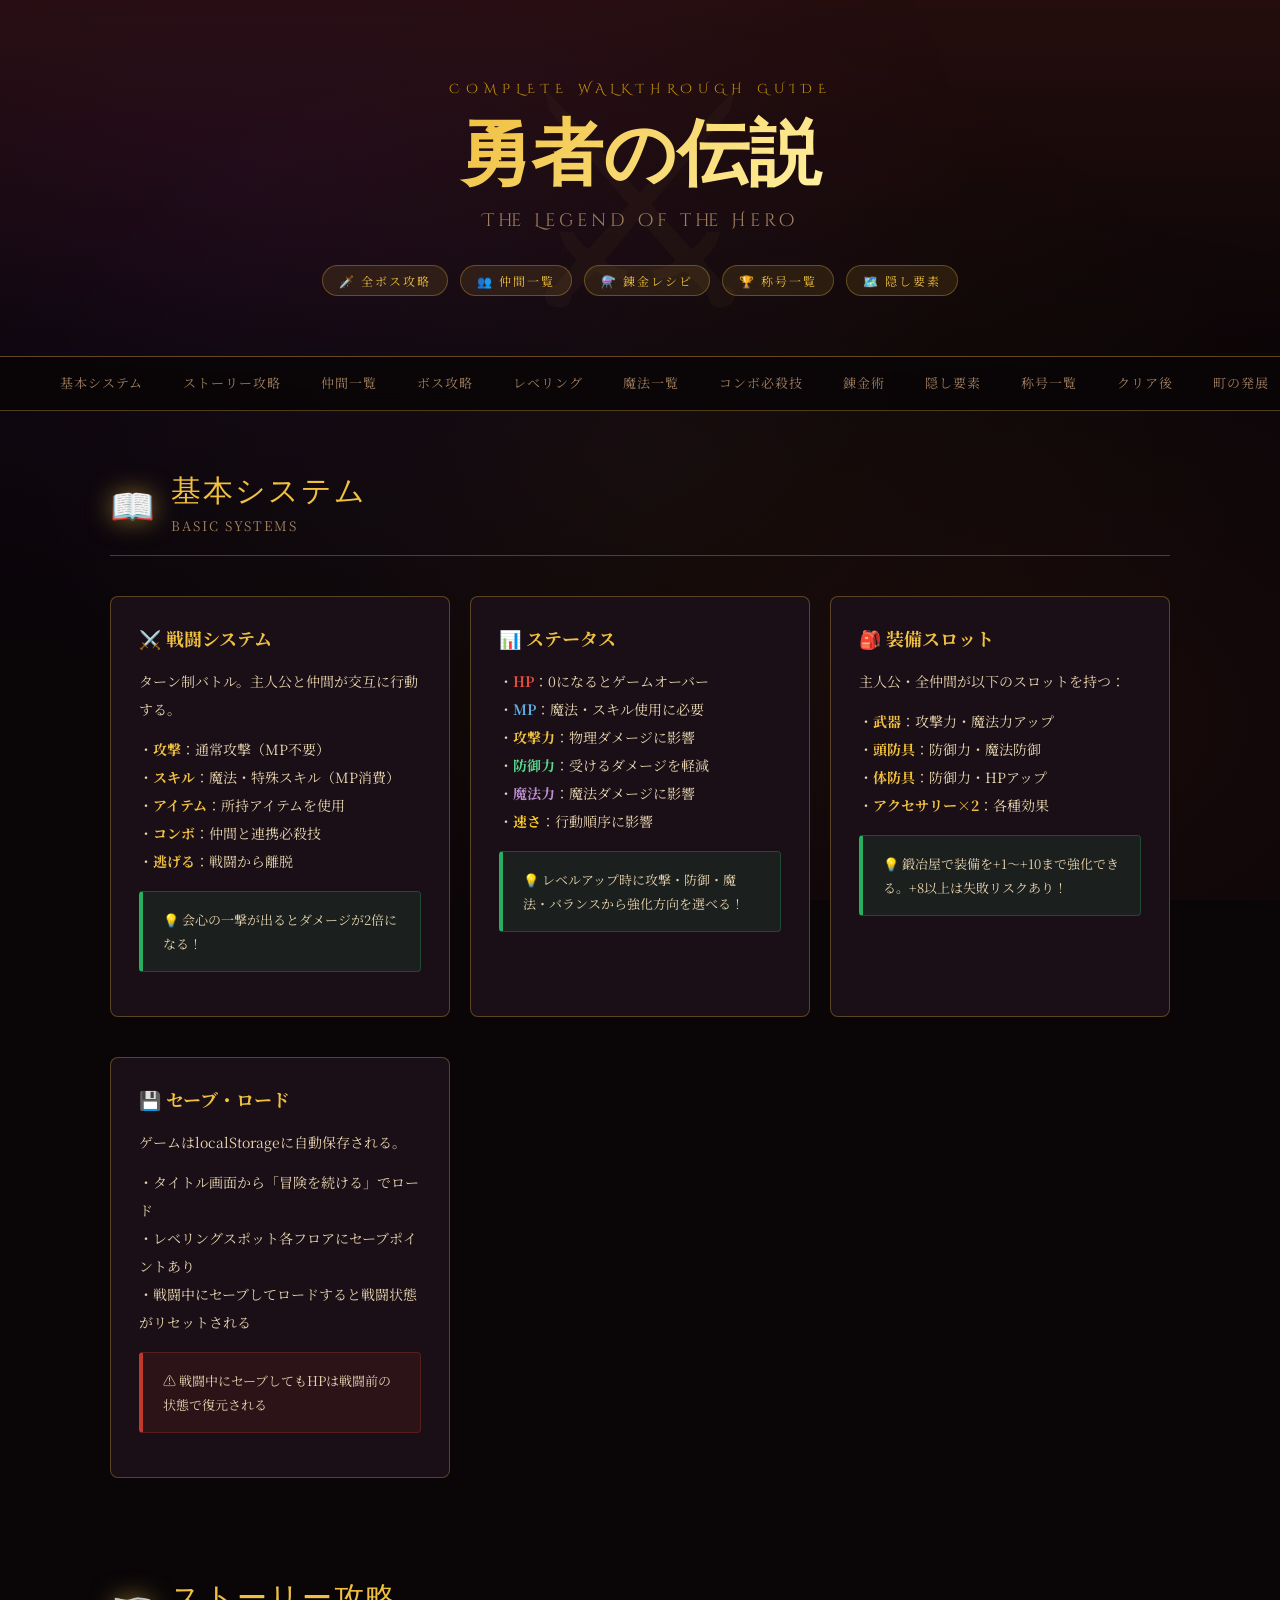
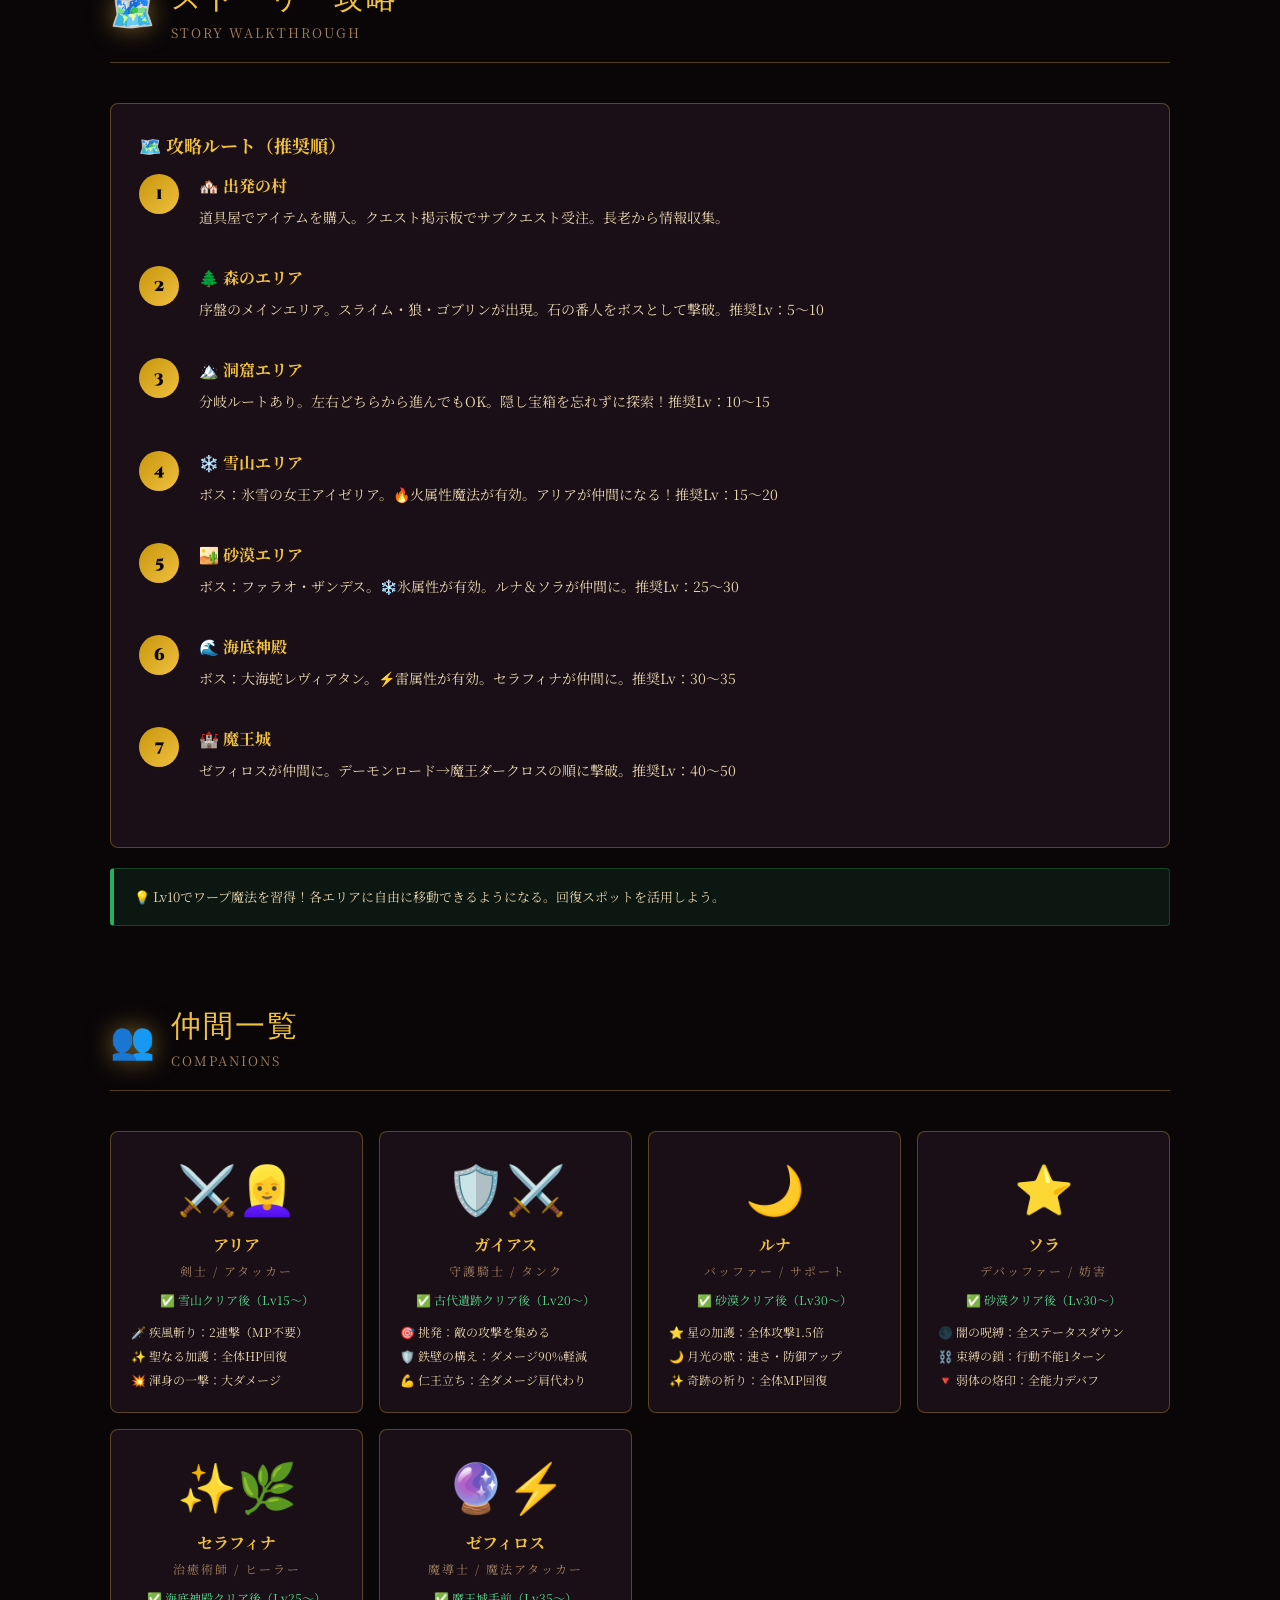
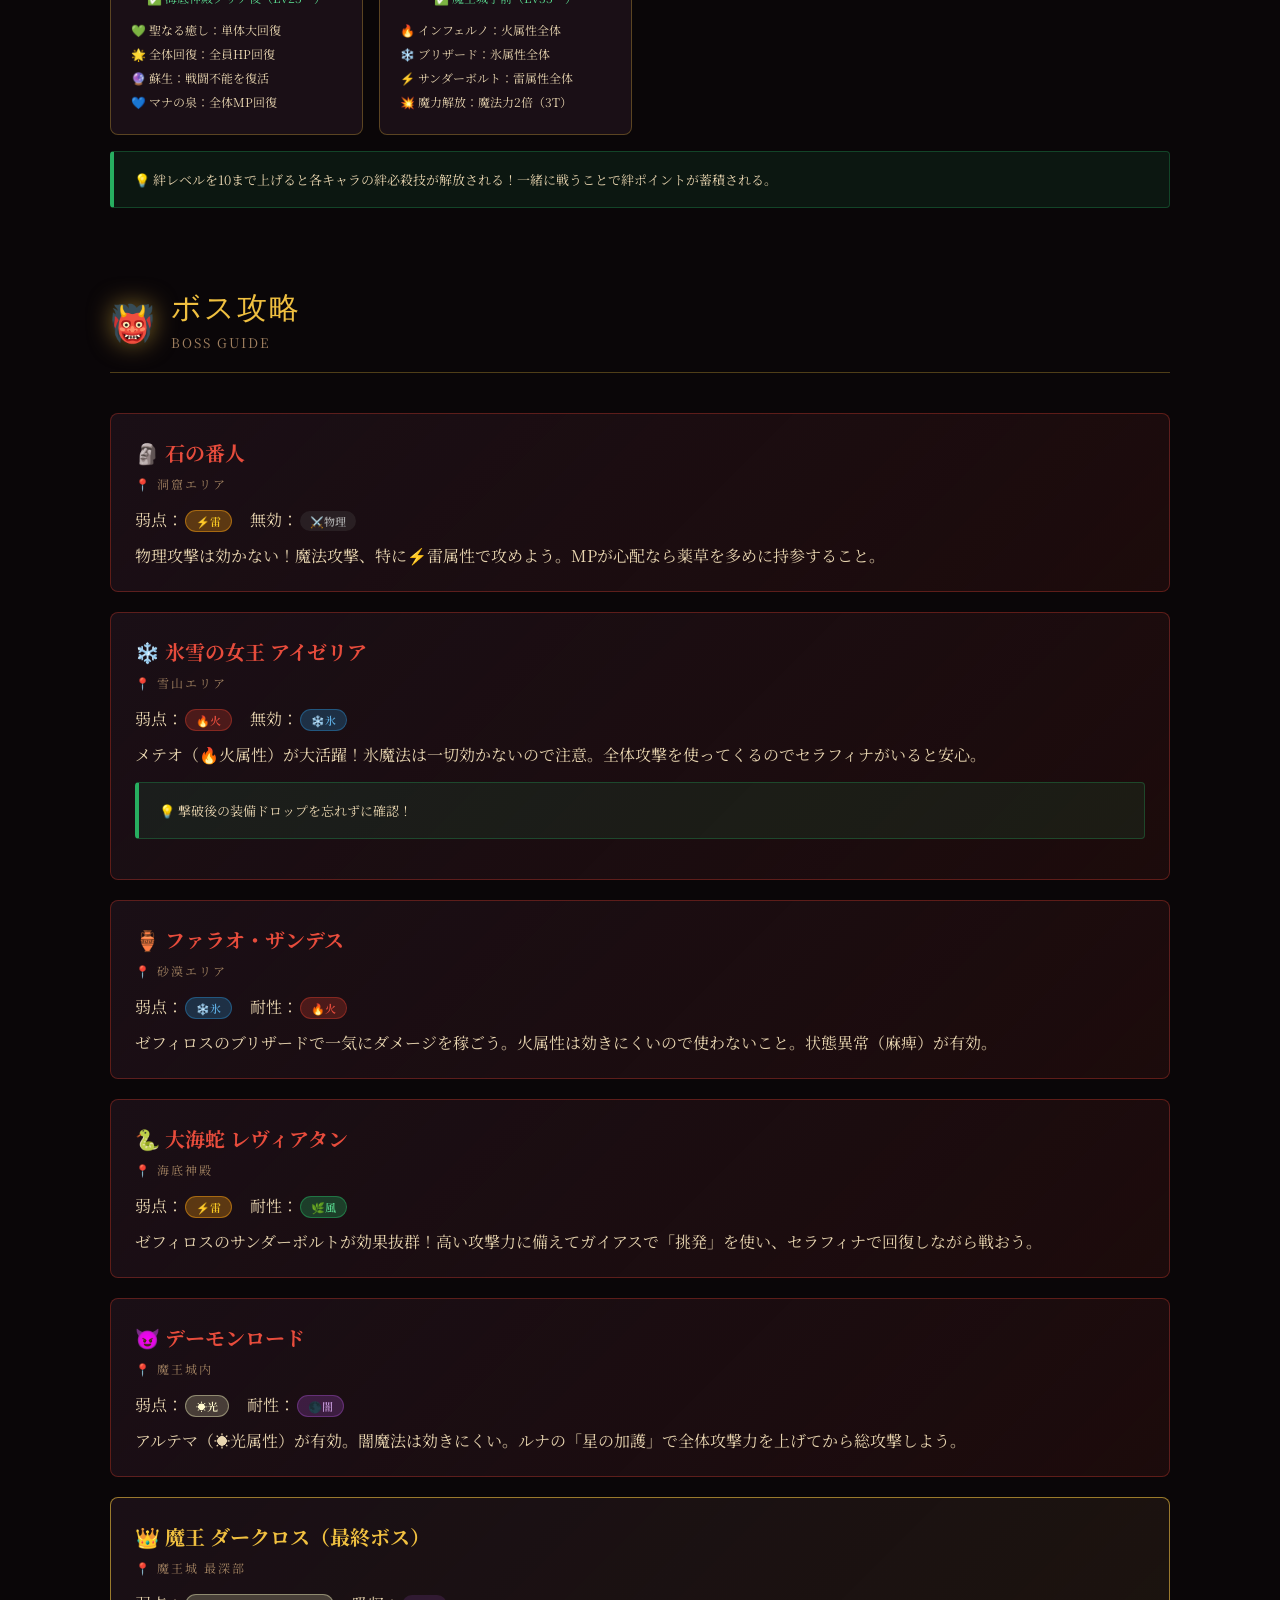
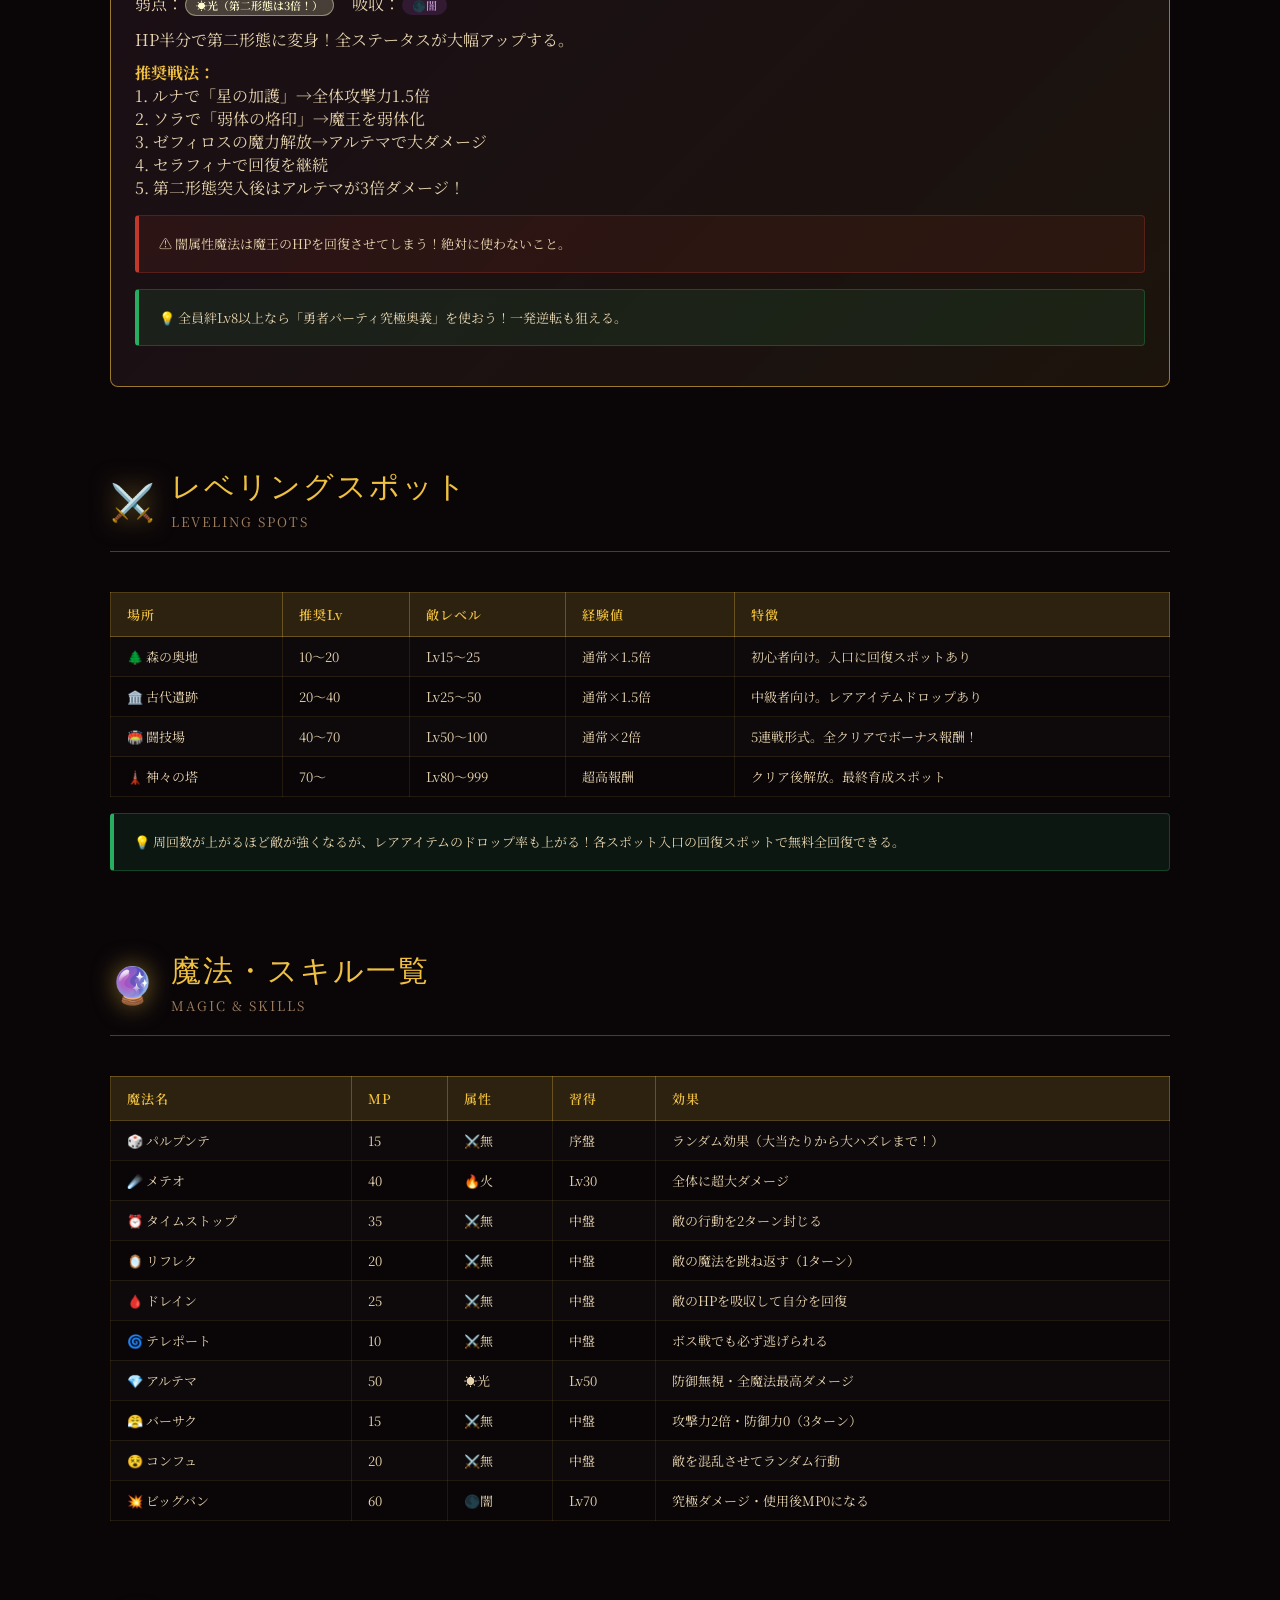
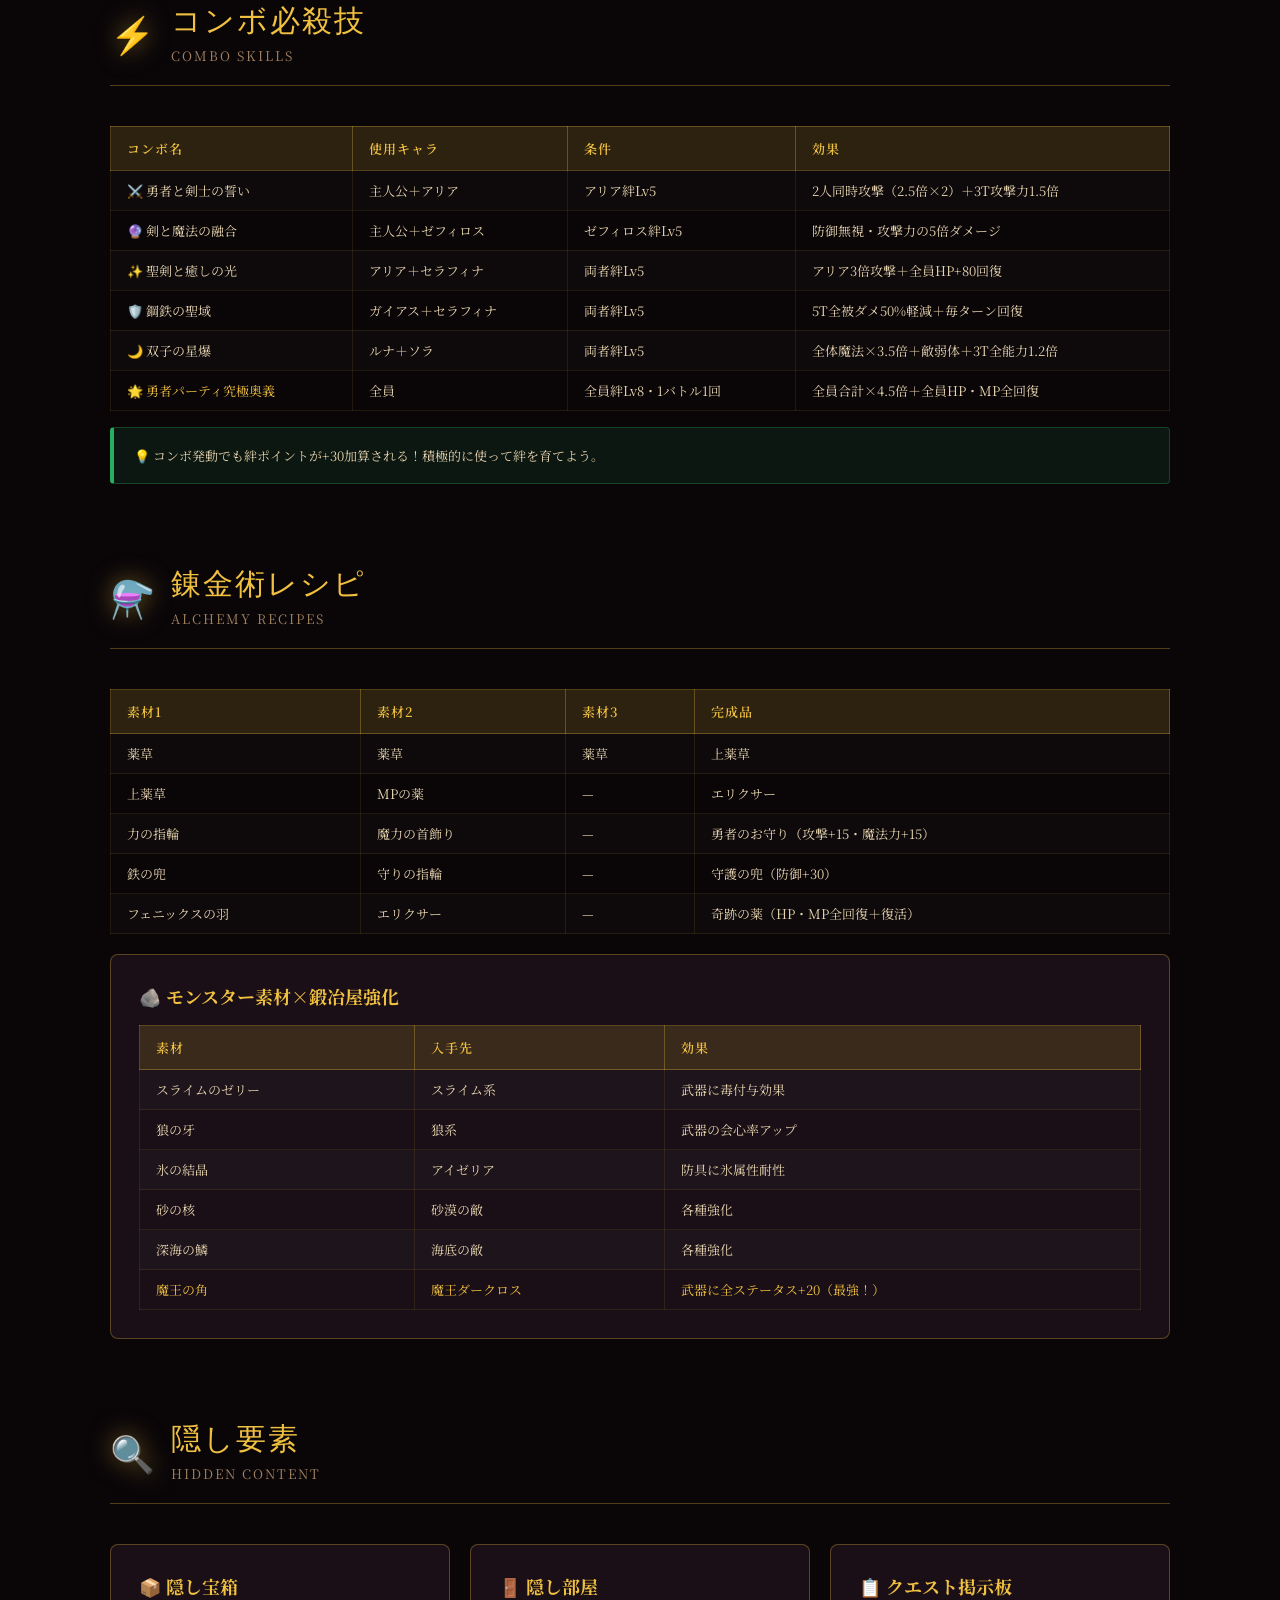
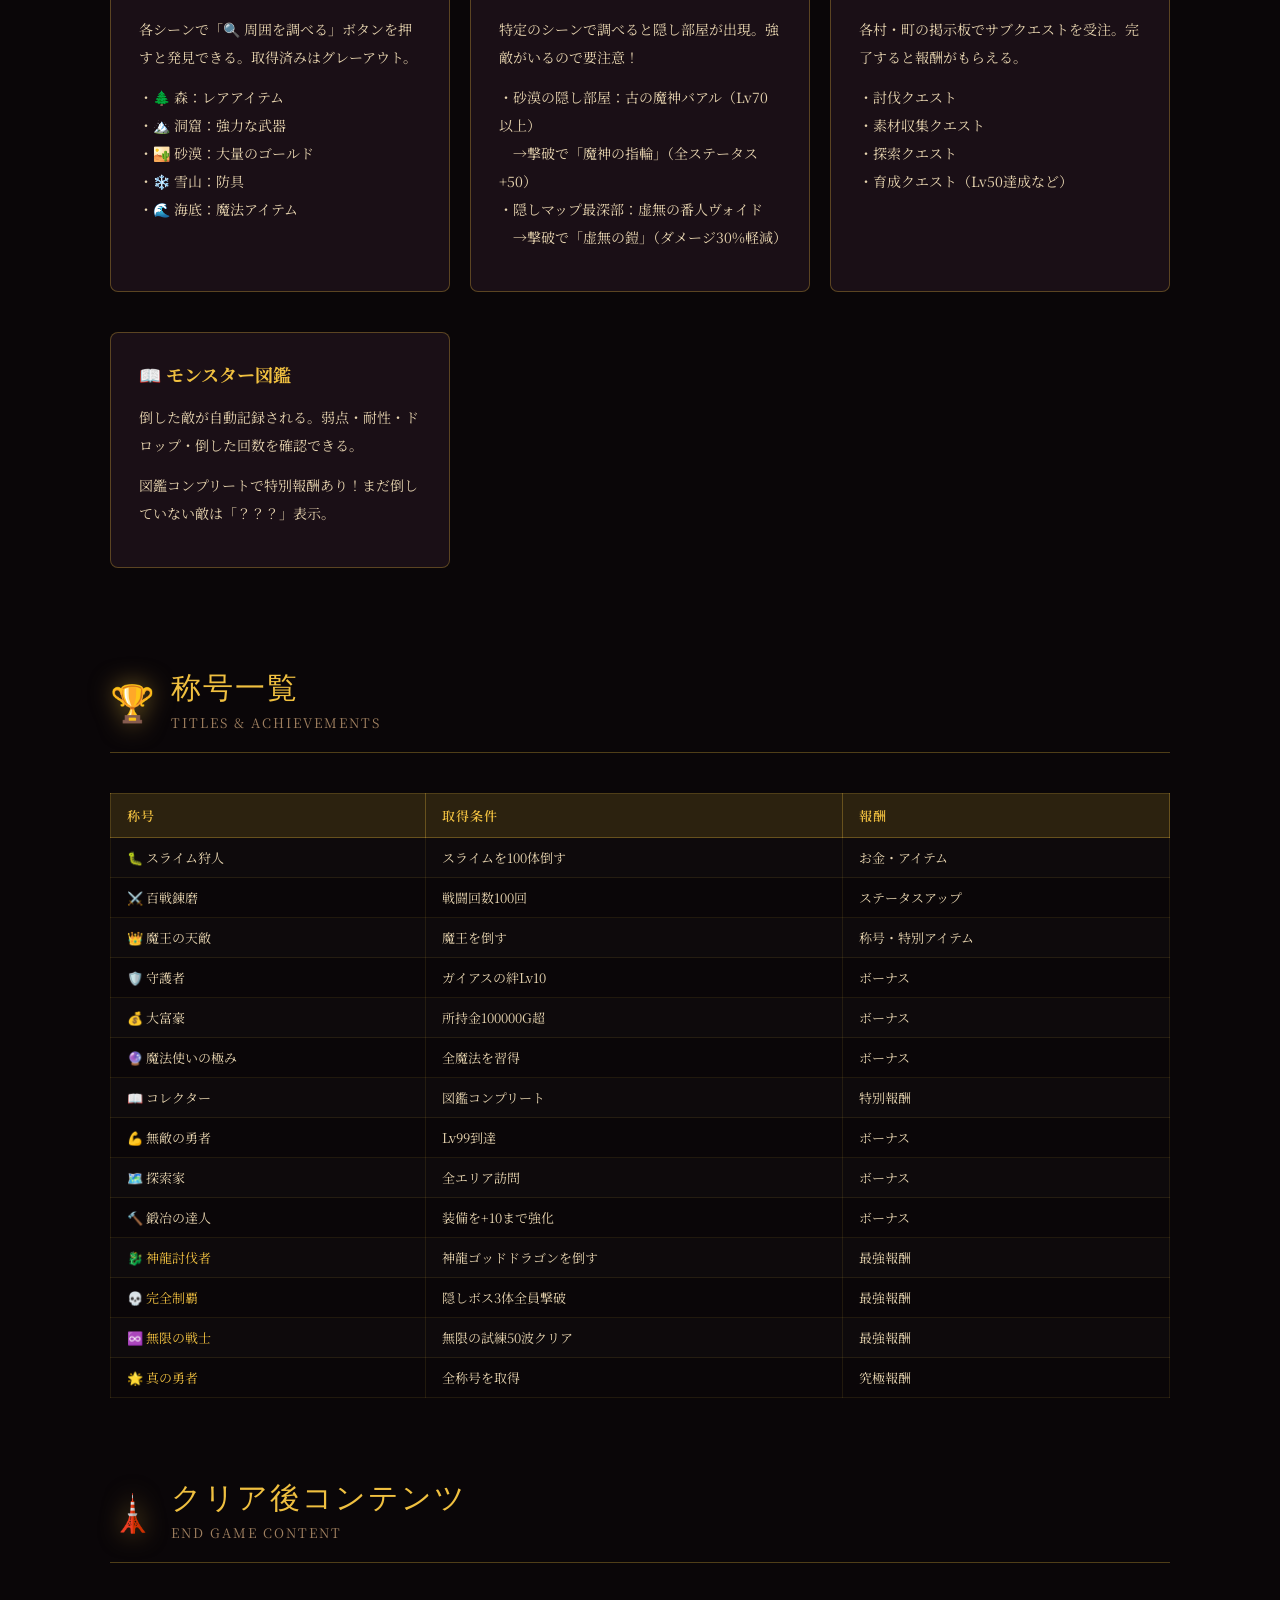
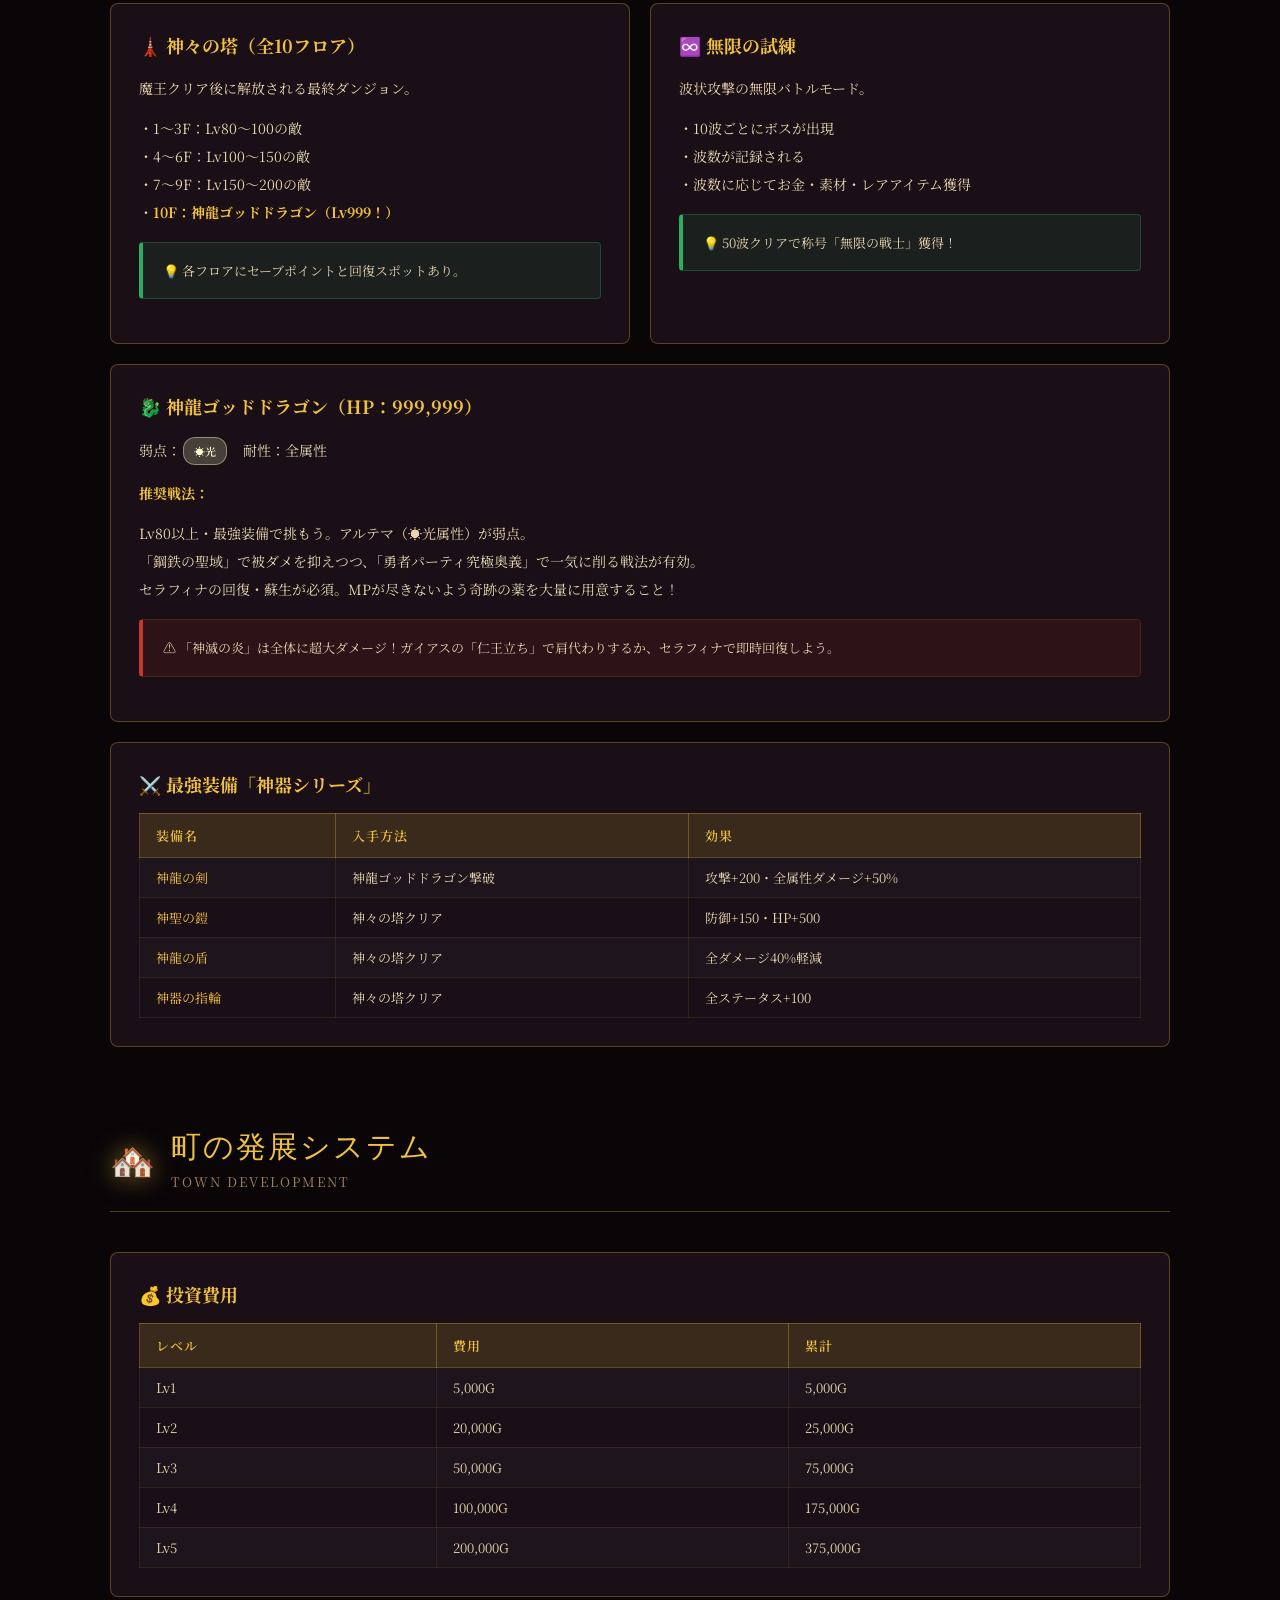
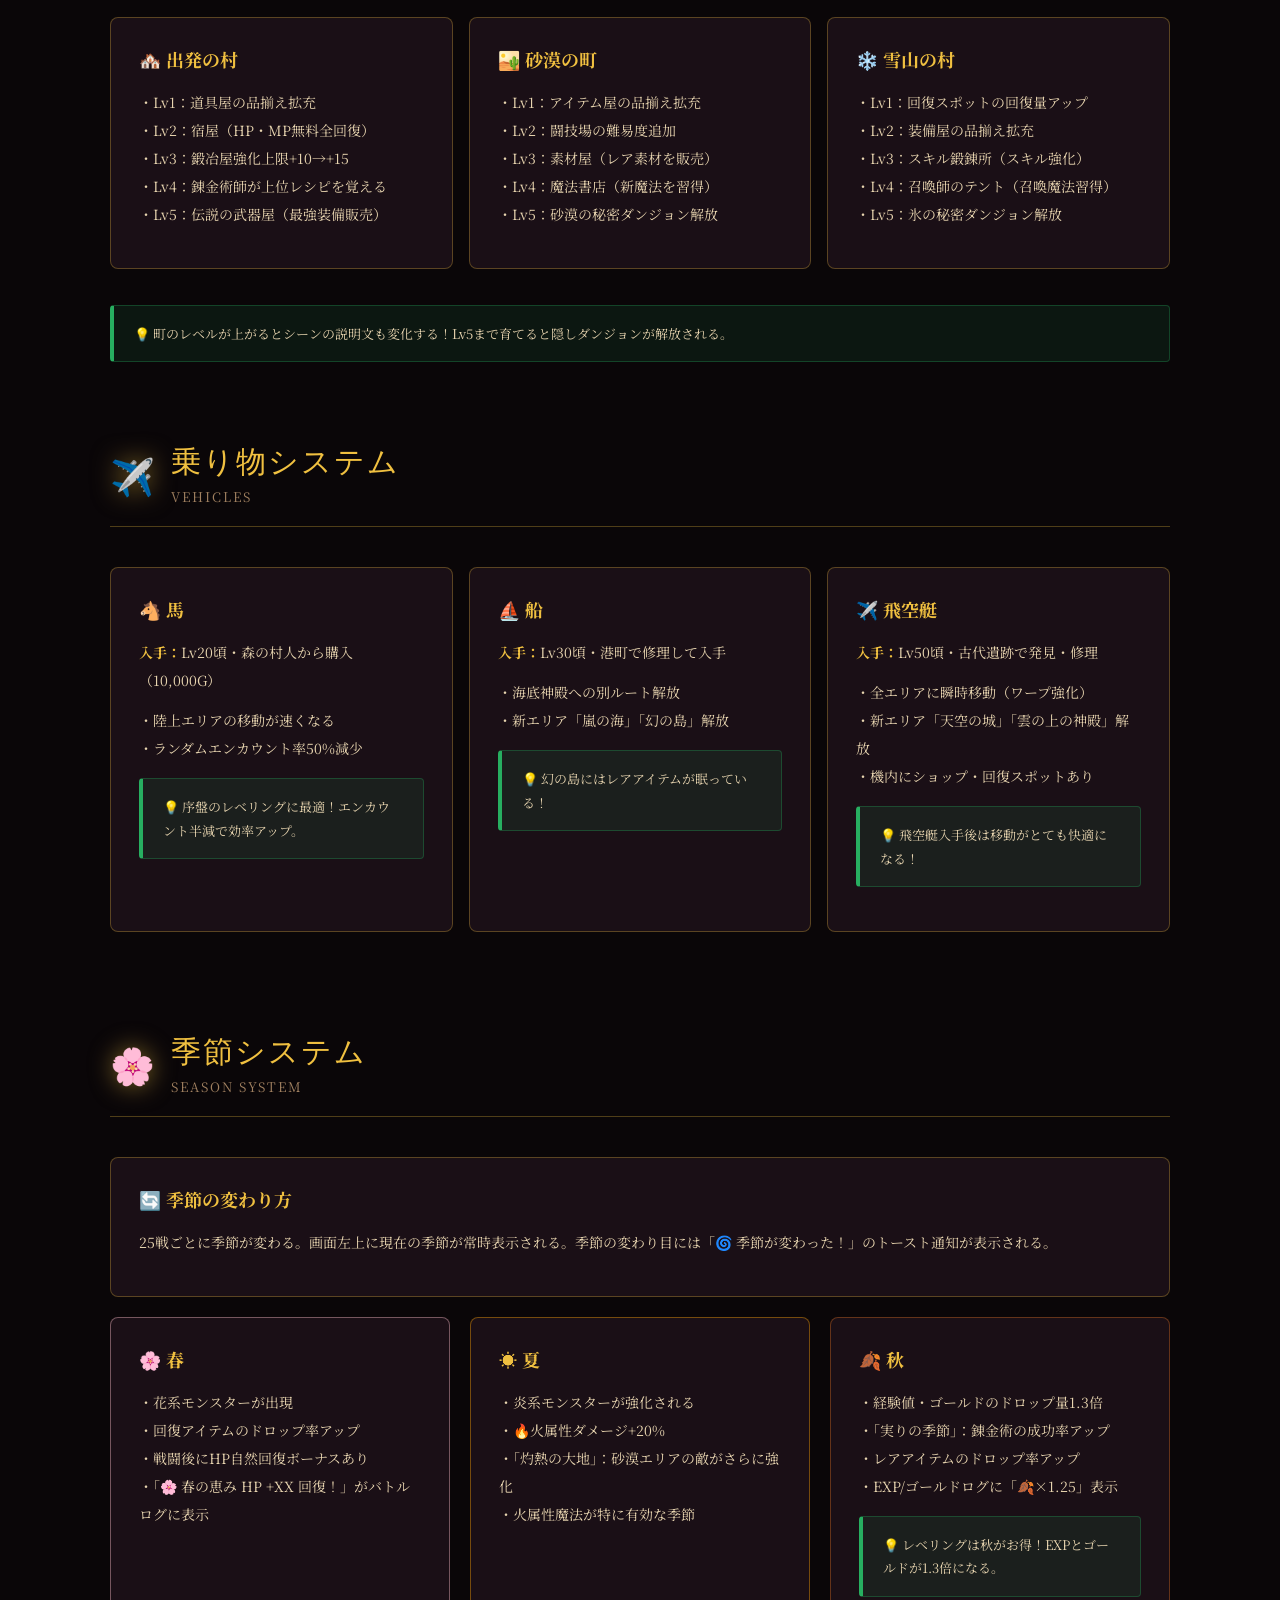
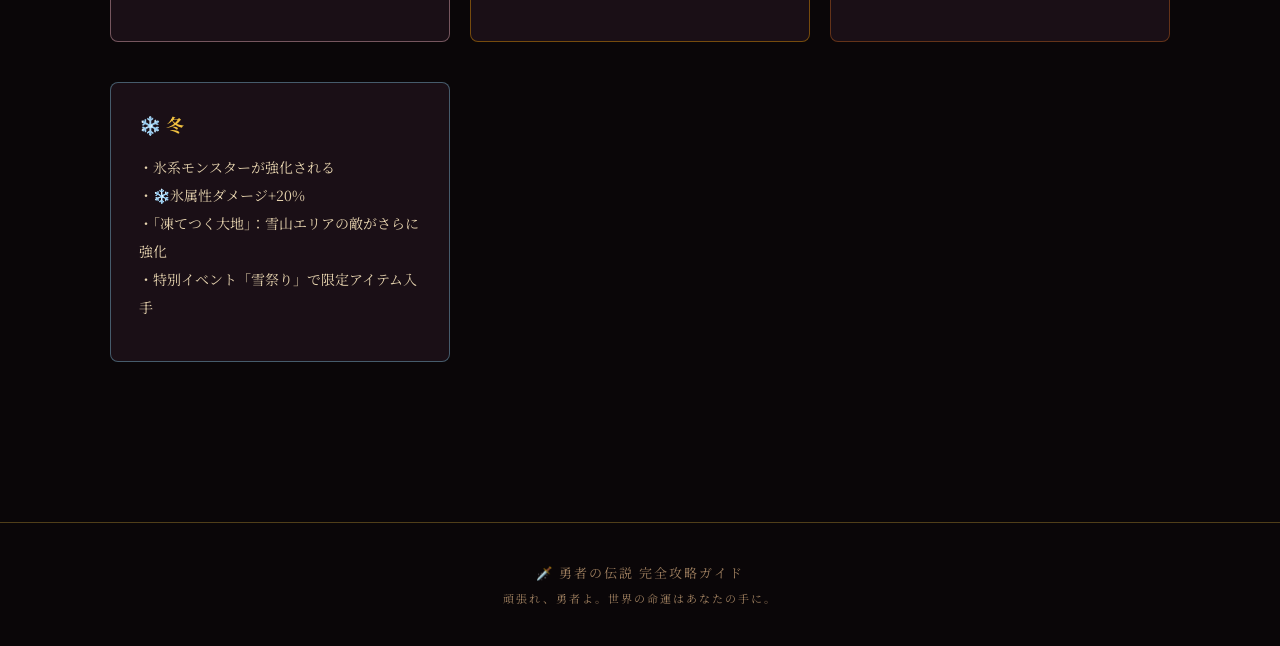
==== index.html @ fb26768f "Rename guide_5.html to index.html" ====
<!DOCTYPE html>
<html lang="ja">
<head>
<meta charset="UTF-8">
<meta name="viewport" content="width=device-width, initial-scale=1.0">
<title>勇者の伝説 - 完全攻略ガイド</title>
<link href="https://fonts.googleapis.com/css2?family=Cinzel+Decorative:wght@400;700;900&family=Noto+Serif+JP:wght@300;400;600;700&family=MedievalSharp&display=swap" rel="stylesheet">
<style>
  :root {
    --gold: #f0c040;
    --gold-dark: #c8960c;
    --gold-light: #fff0a0;
    --bg-deep: #0a0608;
    --bg-dark: #12080e;
    --bg-card: #1a0f16;
    --bg-card2: #211520;
    --red: #c0392b;
    --red-light: #e74c3c;
    --blue: #2980b9;
    --blue-light: #5dade2;
    --green: #27ae60;
    --green-light: #58d68d;
    --purple: #8e44ad;
    --purple-light: #bb8fce;
    --text: #e8d5b0;
    --text-dim: #a08060;
    --border: rgba(240,192,64,0.3);
  }

  * { margin: 0; padding: 0; box-sizing: border-box; }

  body {
    background: var(--bg-deep);
    color: var(--text);
    font-family: 'Noto Serif JP', serif;
    min-height: 100vh;
    overflow-x: hidden;
  }

  /* 背景エフェクト */
  body::before {
    content: '';
    position: fixed;
    inset: 0;
    background:
      radial-gradient(ellipse at 20% 20%, rgba(138,43,226,0.08) 0%, transparent 50%),
      radial-gradient(ellipse at 80% 80%, rgba(192,57,43,0.08) 0%, transparent 50%),
      radial-gradient(ellipse at 50% 50%, rgba(240,192,64,0.03) 0%, transparent 70%);
    pointer-events: none;
    z-index: 0;
  }

  /* ヘッダー */
  header {
    position: relative;
    text-align: center;
    padding: 80px 20px 60px;
    background: linear-gradient(180deg, rgba(192,57,43,0.15) 0%, transparent 100%);
    border-bottom: 1px solid var(--border);
    overflow: hidden;
  }

  header::before {
    content: '⚔';
    position: absolute;
    font-size: 300px;
    opacity: 0.03;
    top: 50%;
    left: 50%;
    transform: translate(-50%, -50%);
    color: var(--gold);
  }

  .title-sub {
    font-family: 'Cinzel Decorative', serif;
    font-size: 13px;
    letter-spacing: 6px;
    color: var(--gold-dark);
    text-transform: uppercase;
    margin-bottom: 16px;
    animation: fadeDown 1s ease;
  }

  h1 {
    font-family: 'Cinzel Decorative', serif;
    font-size: clamp(32px, 6vw, 72px);
    background: linear-gradient(135deg, var(--gold-dark), var(--gold), var(--gold-light), var(--gold));
    -webkit-background-clip: text;
    -webkit-text-fill-color: transparent;
    background-clip: text;
    text-shadow: none;
    line-height: 1.2;
    animation: fadeDown 1s ease 0.2s both;
  }

  .title-en {
    font-family: 'Cinzel Decorative', serif;
    font-size: clamp(12px, 2vw, 18px);
    color: var(--text-dim);
    letter-spacing: 4px;
    margin-top: 8px;
    animation: fadeDown 1s ease 0.4s both;
  }

  .header-badges {
    display: flex;
    gap: 12px;
    justify-content: center;
    margin-top: 32px;
    flex-wrap: wrap;
    animation: fadeDown 1s ease 0.6s both;
  }

  .badge {
    background: rgba(240,192,64,0.1);
    border: 1px solid var(--border);
    color: var(--gold);
    padding: 6px 16px;
    border-radius: 20px;
    font-size: 12px;
    letter-spacing: 2px;
  }

  /* ナビゲーション */
  nav {
    position: sticky;
    top: 0;
    z-index: 100;
    background: rgba(10,6,8,0.95);
    border-bottom: 1px solid var(--border);
    backdrop-filter: blur(10px);
    padding: 0 20px;
    overflow-x: auto;
  }

  nav ul {
    display: flex;
    list-style: none;
    gap: 0;
    white-space: nowrap;
    max-width: 1200px;
    margin: 0 auto;
  }

  nav a {
    display: block;
    padding: 16px 20px;
    color: var(--text-dim);
    text-decoration: none;
    font-size: 13px;
    letter-spacing: 1px;
    transition: all 0.2s;
    border-bottom: 2px solid transparent;
  }

  nav a:hover {
    color: var(--gold);
    border-bottom-color: var(--gold);
  }

  /* メインコンテンツ */
  main {
    max-width: 1100px;
    margin: 0 auto;
    padding: 60px 20px;
    position: relative;
    z-index: 1;
  }

  /* セクション */
  section {
    margin-bottom: 80px;
  }

  .section-header {
    display: flex;
    align-items: center;
    gap: 16px;
    margin-bottom: 40px;
    padding-bottom: 20px;
    border-bottom: 1px solid var(--border);
  }

  .section-icon {
    font-size: 36px;
    filter: drop-shadow(0 0 12px rgba(240,192,64,0.5));
  }

  .section-title {
    font-family: 'Cinzel Decorative', serif;
    font-size: clamp(20px, 3vw, 30px);
    color: var(--gold);
    letter-spacing: 2px;
  }

  .section-title-jp {
    font-size: 13px;
    color: var(--text-dim);
    margin-top: 4px;
    letter-spacing: 2px;
  }

  /* カード */
  .card {
    background: var(--bg-card);
    border: 1px solid var(--border);
    border-radius: 8px;
    padding: 28px;
    margin-bottom: 20px;
    position: relative;
    overflow: hidden;
    transition: border-color 0.3s;
  }

  .card::before {
    content: '';
    position: absolute;
    top: 0; left: 0; right: 0;
    height: 2px;
    background: linear-gradient(90deg, transparent, var(--gold), transparent);
    opacity: 0;
    transition: opacity 0.3s;
  }

  .card:hover { border-color: rgba(240,192,64,0.6); }
  .card:hover::before { opacity: 1; }

  .card-title {
    font-size: 18px;
    font-weight: 700;
    color: var(--gold);
    margin-bottom: 16px;
    display: flex;
    align-items: center;
    gap: 10px;
  }

  .card p {
    font-size: 14px;
    line-height: 2;
    color: var(--text);
    margin-bottom: 12px;
  }

  /* グリッド */
  .grid-2 { display: grid; grid-template-columns: repeat(auto-fit, minmax(300px, 1fr)); gap: 20px; }
  .grid-3 { display: grid; grid-template-columns: repeat(auto-fit, minmax(220px, 1fr)); gap: 16px; }

  /* テーブル */
  .table-wrap { overflow-x: auto; }

  table {
    width: 100%;
    border-collapse: collapse;
    font-size: 13px;
  }

  th {
    background: rgba(240,192,64,0.15);
    color: var(--gold);
    padding: 12px 16px;
    text-align: left;
    border: 1px solid var(--border);
    font-weight: 600;
    letter-spacing: 1px;
  }

  td {
    padding: 10px 16px;
    border: 1px solid rgba(240,192,64,0.1);
    color: var(--text);
    vertical-align: top;
  }

  tr:nth-child(even) td { background: rgba(255,255,255,0.02); }
  tr:hover td { background: rgba(240,192,64,0.05); }

  /* バッジ・タグ */
  .tag {
    display: inline-block;
    padding: 2px 10px;
    border-radius: 12px;
    font-size: 11px;
    font-weight: 600;
    margin: 2px;
  }

  .tag-fire { background: rgba(192,57,43,0.3); color: #e74c3c; border: 1px solid rgba(192,57,43,0.5); }
  .tag-ice { background: rgba(41,128,185,0.3); color: #5dade2; border: 1px solid rgba(41,128,185,0.5); }
  .tag-thunder { background: rgba(243,156,18,0.3); color: #f9ca24; border: 1px solid rgba(243,156,18,0.5); }
  .tag-light { background: rgba(255,255,200,0.2); color: #fffacd; border: 1px solid rgba(255,255,200,0.4); }
  .tag-dark { background: rgba(142,68,173,0.3); color: #bb8fce; border: 1px solid rgba(142,68,173,0.5); }
  .tag-wind { background: rgba(39,174,96,0.3); color: #58d68d; border: 1px solid rgba(39,174,96,0.5); }
  .tag-weak { background: rgba(231,76,60,0.2); color: #e74c3c; }
  .tag-resist { background: rgba(41,128,185,0.2); color: #5dade2; }
  .tag-null { background: rgba(100,100,100,0.2); color: #aaa; }
  .tag-absorb { background: rgba(142,68,173,0.2); color: #bb8fce; }

  /* ステップ */
  .steps { counter-reset: step; }
  .step {
    display: flex;
    gap: 20px;
    margin-bottom: 24px;
    align-items: flex-start;
  }

  .step-num {
    counter-increment: step;
    width: 40px;
    height: 40px;
    min-width: 40px;
    background: linear-gradient(135deg, var(--gold-dark), var(--gold));
    border-radius: 50%;
    display: flex;
    align-items: center;
    justify-content: center;
    font-family: 'Cinzel Decorative', serif;
    font-weight: 900;
    color: var(--bg-deep);
    font-size: 16px;
  }

  .step-content h4 {
    color: var(--gold);
    margin-bottom: 8px;
    font-size: 16px;
  }

  .step-content p {
    font-size: 14px;
    line-height: 1.8;
    color: var(--text);
  }

  /* ヒントボックス */
  .tip {
    background: rgba(39,174,96,0.1);
    border: 1px solid rgba(39,174,96,0.3);
    border-left: 4px solid var(--green);
    border-radius: 4px;
    padding: 16px 20px;
    margin: 16px 0;
    font-size: 13px;
    line-height: 1.8;
  }

  .tip::before { content: '💡 '; }

  .warning {
    background: rgba(192,57,43,0.1);
    border: 1px solid rgba(192,57,43,0.3);
    border-left: 4px solid var(--red);
    border-radius: 4px;
    padding: 16px 20px;
    margin: 16px 0;
    font-size: 13px;
    line-height: 1.8;
  }

  .warning::before { content: '⚠️ '; }

  /* キャラクターカード */
  .char-card {
    background: var(--bg-card);
    border: 1px solid var(--border);
    border-radius: 8px;
    padding: 20px;
    text-align: center;
    transition: all 0.3s;
  }

  .char-card:hover {
    border-color: var(--gold);
    transform: translateY(-4px);
    box-shadow: 0 8px 32px rgba(240,192,64,0.15);
  }

  .char-emoji { font-size: 48px; margin-bottom: 12px; display: block; }
  .char-name { font-size: 16px; font-weight: 700; color: var(--gold); margin-bottom: 6px; }
  .char-role { font-size: 12px; color: var(--text-dim); margin-bottom: 12px; letter-spacing: 2px; }
  .char-join { font-size: 12px; color: var(--green-light); margin-bottom: 12px; }
  .char-skills { font-size: 12px; color: var(--text); line-height: 2; text-align: left; }

  /* ボスカード */
  .boss-card {
    background: linear-gradient(135deg, var(--bg-card), rgba(192,57,43,0.1));
    border: 1px solid rgba(192,57,43,0.4);
    border-radius: 8px;
    padding: 24px;
    margin-bottom: 20px;
  }

  .boss-name { font-size: 20px; font-weight: 700; color: #e74c3c; margin-bottom: 8px; }
  .boss-location { font-size: 12px; color: var(--text-dim); margin-bottom: 16px; letter-spacing: 2px; }

  /* アニメーション */
  @keyframes fadeDown {
    from { opacity: 0; transform: translateY(-20px); }
    to { opacity: 1; transform: translateY(0); }
  }

  @keyframes shimmer {
    0% { background-position: -200% center; }
    100% { background-position: 200% center; }
  }

  /* フッター */
  footer {
    text-align: center;
    padding: 40px;
    border-top: 1px solid var(--border);
    color: var(--text-dim);
    font-size: 13px;
    letter-spacing: 2px;
  }

  /* スクロールバー */
  ::-webkit-scrollbar { width: 6px; height: 6px; }
  ::-webkit-scrollbar-track { background: var(--bg-deep); }
  ::-webkit-scrollbar-thumb { background: var(--gold-dark); border-radius: 3px; }

  @media (max-width: 600px) {
    .grid-2, .grid-3 { grid-template-columns: 1fr; }
    nav a { padding: 14px 12px; font-size: 11px; }
  }
</style>
</head>
<body>

<header>
  <div class="title-sub">Complete Walkthrough Guide</div>
  <h1>勇者の伝説</h1>
  <div class="title-en">The Legend of the Hero</div>
  <div class="header-badges">
    <span class="badge">🗡️ 全ボス攻略</span>
    <span class="badge">👥 仲間一覧</span>
    <span class="badge">⚗️ 錬金レシピ</span>
    <span class="badge">🏆 称号一覧</span>
    <span class="badge">🗺️ 隠し要素</span>
  </div>
</header>

<nav>
  <ul>
    <li><a href="#basics">基本システム</a></li>
    <li><a href="#story">ストーリー攻略</a></li>
    <li><a href="#companions">仲間一覧</a></li>
    <li><a href="#bosses">ボス攻略</a></li>
    <li><a href="#leveling">レベリング</a></li>
    <li><a href="#magic">魔法一覧</a></li>
    <li><a href="#combo">コンボ必殺技</a></li>
    <li><a href="#alchemy">錬金術</a></li>
    <li><a href="#hidden">隠し要素</a></li>
    <li><a href="#titles">称号一覧</a></li>
    <li><a href="#endgame">クリア後</a></li>
    <li><a href="#town">町の発展</a></li>
    <li><a href="#vehicle">乗り物</a></li>
    <li><a href="#season">季節</a></li>
  </ul>
</nav>

<main>

  <!-- 基本システム -->
  <section id="basics">
    <div class="section-header">
      <div class="section-icon">📖</div>
      <div>
        <div class="section-title">基本システム</div>
        <div class="section-title-jp">BASIC SYSTEMS</div>
      </div>
    </div>

    <div class="grid-2">
      <div class="card">
        <div class="card-title">⚔️ 戦闘システム</div>
        <p>ターン制バトル。主人公と仲間が交互に行動する。</p>
        <p>・<strong style="color:var(--gold)">攻撃</strong>：通常攻撃（MP不要）<br>
        ・<strong style="color:var(--gold)">スキル</strong>：魔法・特殊スキル（MP消費）<br>
        ・<strong style="color:var(--gold)">アイテム</strong>：所持アイテムを使用<br>
        ・<strong style="color:var(--gold)">コンボ</strong>：仲間と連携必殺技<br>
        ・<strong style="color:var(--gold)">逃げる</strong>：戦闘から離脱</p>
        <div class="tip">会心の一撃が出るとダメージが2倍になる！</div>
      </div>

      <div class="card">
        <div class="card-title">📊 ステータス</div>
        <p>・<strong style="color:#e74c3c">HP</strong>：0になるとゲームオーバー<br>
        ・<strong style="color:#5dade2">MP</strong>：魔法・スキル使用に必要<br>
        ・<strong style="color:var(--gold)">攻撃力</strong>：物理ダメージに影響<br>
        ・<strong style="color:#58d68d">防御力</strong>：受けるダメージを軽減<br>
        ・<strong style="color:#bb8fce">魔法力</strong>：魔法ダメージに影響<br>
        ・<strong style="color:#f9ca24">速さ</strong>：行動順序に影響</p>
        <div class="tip">レベルアップ時に攻撃・防御・魔法・バランスから強化方向を選べる！</div>
      </div>

      <div class="card">
        <div class="card-title">🎒 装備スロット</div>
        <p>主人公・全仲間が以下のスロットを持つ：</p>
        <p>・<strong style="color:var(--gold)">武器</strong>：攻撃力・魔法力アップ<br>
        ・<strong style="color:var(--gold)">頭防具</strong>：防御力・魔法防御<br>
        ・<strong style="color:var(--gold)">体防具</strong>：防御力・HPアップ<br>
        ・<strong style="color:var(--gold)">アクセサリー×2</strong>：各種効果</p>
        <div class="tip">鍛冶屋で装備を+1〜+10まで強化できる。+8以上は失敗リスクあり！</div>
      </div>

      <div class="card">
        <div class="card-title">💾 セーブ・ロード</div>
        <p>ゲームはlocalStorageに自動保存される。</p>
        <p>・タイトル画面から「冒険を続ける」でロード<br>
        ・レベリングスポット各フロアにセーブポイントあり<br>
        ・戦闘中にセーブしてロードすると戦闘状態がリセットされる</p>
        <div class="warning">戦闘中にセーブしてもHPは戦闘前の状態で復元される</div>
      </div>
    </div>
  </section>

  <!-- ストーリー攻略 -->
  <section id="story">
    <div class="section-header">
      <div class="section-icon">🗺️</div>
      <div>
        <div class="section-title">ストーリー攻略</div>
        <div class="section-title-jp">STORY WALKTHROUGH</div>
      </div>
    </div>

    <div class="card">
      <div class="card-title">🗺️ 攻略ルート（推奨順）</div>
      <div class="steps">
        <div class="step">
          <div class="step-num">1</div>
          <div class="step-content">
            <h4>🏘️ 出発の村</h4>
            <p>道具屋でアイテムを購入。クエスト掲示板でサブクエスト受注。長老から情報収集。</p>
          </div>
        </div>
        <div class="step">
          <div class="step-num">2</div>
          <div class="step-content">
            <h4>🌲 森のエリア</h4>
            <p>序盤のメインエリア。スライム・狼・ゴブリンが出現。石の番人をボスとして撃破。推奨Lv：5〜10</p>
          </div>
        </div>
        <div class="step">
          <div class="step-num">3</div>
          <div class="step-content">
            <h4>🏔️ 洞窟エリア</h4>
            <p>分岐ルートあり。左右どちらから進んでもOK。隠し宝箱を忘れずに探索！推奨Lv：10〜15</p>
          </div>
        </div>
        <div class="step">
          <div class="step-num">4</div>
          <div class="step-content">
            <h4>❄️ 雪山エリア</h4>
            <p>ボス：氷雪の女王アイゼリア。🔥火属性魔法が有効。アリアが仲間になる！推奨Lv：15〜20</p>
          </div>
        </div>
        <div class="step">
          <div class="step-num">5</div>
          <div class="step-content">
            <h4>🏜️ 砂漠エリア</h4>
            <p>ボス：ファラオ・ザンデス。❄️氷属性が有効。ルナ＆ソラが仲間に。推奨Lv：25〜30</p>
          </div>
        </div>
        <div class="step">
          <div class="step-num">6</div>
          <div class="step-content">
            <h4>🌊 海底神殿</h4>
            <p>ボス：大海蛇レヴィアタン。⚡雷属性が有効。セラフィナが仲間に。推奨Lv：30〜35</p>
          </div>
        </div>
        <div class="step">
          <div class="step-num">7</div>
          <div class="step-content">
            <h4>🏰 魔王城</h4>
            <p>ゼフィロスが仲間に。デーモンロード→魔王ダークロスの順に撃破。推奨Lv：40〜50</p>
          </div>
        </div>
      </div>
    </div>

    <div class="tip">Lv10でワープ魔法を習得！各エリアに自由に移動できるようになる。回復スポットを活用しよう。</div>
  </section>

  <!-- 仲間一覧 -->
  <section id="companions">
    <div class="section-header">
      <div class="section-icon">👥</div>
      <div>
        <div class="section-title">仲間一覧</div>
        <div class="section-title-jp">COMPANIONS</div>
      </div>
    </div>

    <div class="grid-3">
      <div class="char-card">
        <span class="char-emoji">⚔️👱‍♀️</span>
        <div class="char-name">アリア</div>
        <div class="char-role">剣士 / アタッカー</div>
        <div class="char-join">✅ 雪山クリア後（Lv15〜）</div>
        <div class="char-skills">
          🗡️ 疾風斬り：2連撃（MP不要）<br>
          ✨ 聖なる加護：全体HP回復<br>
          💥 渾身の一撃：大ダメージ
        </div>
      </div>

      <div class="char-card">
        <span class="char-emoji">🛡️⚔️</span>
        <div class="char-name">ガイアス</div>
        <div class="char-role">守護騎士 / タンク</div>
        <div class="char-join">✅ 古代遺跡クリア後（Lv20〜）</div>
        <div class="char-skills">
          🎯 挑発：敵の攻撃を集める<br>
          🛡️ 鉄壁の構え：ダメージ90%軽減<br>
          💪 仁王立ち：全ダメージ肩代わり
        </div>
      </div>

      <div class="char-card">
        <span class="char-emoji">🌙</span>
        <div class="char-name">ルナ</div>
        <div class="char-role">バッファー / サポート</div>
        <div class="char-join">✅ 砂漠クリア後（Lv30〜）</div>
        <div class="char-skills">
          ⭐ 星の加護：全体攻撃1.5倍<br>
          🌙 月光の歌：速さ・防御アップ<br>
          ✨ 奇跡の祈り：全体MP回復
        </div>
      </div>

      <div class="char-card">
        <span class="char-emoji">⭐</span>
        <div class="char-name">ソラ</div>
        <div class="char-role">デバッファー / 妨害</div>
        <div class="char-join">✅ 砂漠クリア後（Lv30〜）</div>
        <div class="char-skills">
          🌑 闇の呪縛：全ステータスダウン<br>
          ⛓️ 束縛の鎖：行動不能1ターン<br>
          🔻 弱体の烙印：全能力デバフ
        </div>
      </div>

      <div class="char-card">
        <span class="char-emoji">✨🌿</span>
        <div class="char-name">セラフィナ</div>
        <div class="char-role">治癒術師 / ヒーラー</div>
        <div class="char-join">✅ 海底神殿クリア後（Lv25〜）</div>
        <div class="char-skills">
          💚 聖なる癒し：単体大回復<br>
          🌟 全体回復：全員HP回復<br>
          🔮 蘇生：戦闘不能を復活<br>
          💙 マナの泉：全体MP回復
        </div>
      </div>

      <div class="char-card">
        <span class="char-emoji">🔮⚡</span>
        <div class="char-name">ゼフィロス</div>
        <div class="char-role">魔導士 / 魔法アタッカー</div>
        <div class="char-join">✅ 魔王城手前（Lv35〜）</div>
        <div class="char-skills">
          🔥 インフェルノ：火属性全体<br>
          ❄️ ブリザード：氷属性全体<br>
          ⚡ サンダーボルト：雷属性全体<br>
          💥 魔力解放：魔法力2倍（3T）
        </div>
      </div>
    </div>

    <div class="tip">絆レベルを10まで上げると各キャラの絆必殺技が解放される！一緒に戦うことで絆ポイントが蓄積される。</div>
  </section>

  <!-- ボス攻略 -->
  <section id="bosses">
    <div class="section-header">
      <div class="section-icon">👹</div>
      <div>
        <div class="section-title">ボス攻略</div>
        <div class="section-title-jp">BOSS GUIDE</div>
      </div>
    </div>

    <div class="boss-card">
      <div class="boss-name">🗿 石の番人</div>
      <div class="boss-location">📍 洞窟エリア</div>
      <p>弱点：<span class="tag tag-thunder">⚡雷</span>　無効：<span class="tag tag-null">⚔️物理</span></p>
      <p style="margin-top:10px">物理攻撃は効かない！魔法攻撃、特に⚡雷属性で攻めよう。MPが心配なら薬草を多めに持参すること。</p>
    </div>

    <div class="boss-card">
      <div class="boss-name">❄️ 氷雪の女王 アイゼリア</div>
      <div class="boss-location">📍 雪山エリア</div>
      <p>弱点：<span class="tag tag-fire">🔥火</span>　無効：<span class="tag tag-ice">❄️氷</span></p>
      <p style="margin-top:10px">メテオ（🔥火属性）が大活躍！氷魔法は一切効かないので注意。全体攻撃を使ってくるのでセラフィナがいると安心。</p>
      <div class="tip">撃破後の装備ドロップを忘れずに確認！</div>
    </div>

    <div class="boss-card">
      <div class="boss-name">🏺 ファラオ・ザンデス</div>
      <div class="boss-location">📍 砂漠エリア</div>
      <p>弱点：<span class="tag tag-ice">❄️氷</span>　耐性：<span class="tag tag-fire">🔥火</span></p>
      <p style="margin-top:10px">ゼフィロスのブリザードで一気にダメージを稼ごう。火属性は効きにくいので使わないこと。状態異常（麻痺）が有効。</p>
    </div>

    <div class="boss-card">
      <div class="boss-name">🐍 大海蛇 レヴィアタン</div>
      <div class="boss-location">📍 海底神殿</div>
      <p>弱点：<span class="tag tag-thunder">⚡雷</span>　耐性：<span class="tag tag-wind">🌿風</span></p>
      <p style="margin-top:10px">ゼフィロスのサンダーボルトが効果抜群！高い攻撃力に備えてガイアスで「挑発」を使い、セラフィナで回復しながら戦おう。</p>
    </div>

    <div class="boss-card">
      <div class="boss-name">😈 デーモンロード</div>
      <div class="boss-location">📍 魔王城内</div>
      <p>弱点：<span class="tag tag-light">☀️光</span>　耐性：<span class="tag tag-dark">🌑闇</span></p>
      <p style="margin-top:10px">アルテマ（☀️光属性）が有効。闇魔法は効きにくい。ルナの「星の加護」で全体攻撃力を上げてから総攻撃しよう。</p>
    </div>

    <div class="boss-card" style="border-color:rgba(240,192,64,0.6); background: linear-gradient(135deg, var(--bg-card), rgba(240,192,64,0.08));">
      <div class="boss-name" style="color:var(--gold)">👑 魔王 ダークロス（最終ボス）</div>
      <div class="boss-location">📍 魔王城 最深部</div>
      <p>弱点：<span class="tag tag-light">☀️光（第二形態は3倍！）</span>　吸収：<span class="tag tag-absorb">🌑闇</span></p>
      <p style="margin-top:10px; margin-bottom:10px">HP半分で第二形態に変身！全ステータスが大幅アップする。</p>
      <p><strong style="color:var(--gold)">推奨戦法：</strong><br>
      1. ルナで「星の加護」→全体攻撃力1.5倍<br>
      2. ソラで「弱体の烙印」→魔王を弱体化<br>
      3. ゼフィロスの魔力解放→アルテマで大ダメージ<br>
      4. セラフィナで回復を継続<br>
      5. 第二形態突入後はアルテマが3倍ダメージ！</p>
      <div class="warning">闇属性魔法は魔王のHPを回復させてしまう！絶対に使わないこと。</div>
      <div class="tip">全員絆Lv8以上なら「勇者パーティ究極奥義」を使おう！一発逆転も狙える。</div>
    </div>
  </section>

  <!-- レベリングスポット -->
  <section id="leveling">
    <div class="section-header">
      <div class="section-icon">⚔️</div>
      <div>
        <div class="section-title">レベリングスポット</div>
        <div class="section-title-jp">LEVELING SPOTS</div>
      </div>
    </div>

    <div class="table-wrap">
      <table>
        <tr>
          <th>場所</th>
          <th>推奨Lv</th>
          <th>敵レベル</th>
          <th>経験値</th>
          <th>特徴</th>
        </tr>
        <tr>
          <td>🌲 森の奥地</td>
          <td>10〜20</td>
          <td>Lv15〜25</td>
          <td>通常×1.5倍</td>
          <td>初心者向け。入口に回復スポットあり</td>
        </tr>
        <tr>
          <td>🏛️ 古代遺跡</td>
          <td>20〜40</td>
          <td>Lv25〜50</td>
          <td>通常×1.5倍</td>
          <td>中級者向け。レアアイテムドロップあり</td>
        </tr>
        <tr>
          <td>🏟️ 闘技場</td>
          <td>40〜70</td>
          <td>Lv50〜100</td>
          <td>通常×2倍</td>
          <td>5連戦形式。全クリアでボーナス報酬！</td>
        </tr>
        <tr>
          <td>🗼 神々の塔</td>
          <td>70〜</td>
          <td>Lv80〜999</td>
          <td>超高報酬</td>
          <td>クリア後解放。最終育成スポット</td>
        </tr>
      </table>
    </div>

    <div class="tip">周回数が上がるほど敵が強くなるが、レアアイテムのドロップ率も上がる！各スポット入口の回復スポットで無料全回復できる。</div>
  </section>

  <!-- 魔法一覧 -->
  <section id="magic">
    <div class="section-header">
      <div class="section-icon">🔮</div>
      <div>
        <div class="section-title">魔法・スキル一覧</div>
        <div class="section-title-jp">MAGIC & SKILLS</div>
      </div>
    </div>

    <div class="table-wrap">
      <table>
        <tr>
          <th>魔法名</th>
          <th>MP</th>
          <th>属性</th>
          <th>習得</th>
          <th>効果</th>
        </tr>
        <tr><td>🎲 パルプンテ</td><td>15</td><td>⚔️無</td><td>序盤</td><td>ランダム効果（大当たりから大ハズレまで！）</td></tr>
        <tr><td>☄️ メテオ</td><td>40</td><td>🔥火</td><td>Lv30</td><td>全体に超大ダメージ</td></tr>
        <tr><td>⏰ タイムストップ</td><td>35</td><td>⚔️無</td><td>中盤</td><td>敵の行動を2ターン封じる</td></tr>
        <tr><td>🪞 リフレク</td><td>20</td><td>⚔️無</td><td>中盤</td><td>敵の魔法を跳ね返す（1ターン）</td></tr>
        <tr><td>🩸 ドレイン</td><td>25</td><td>⚔️無</td><td>中盤</td><td>敵のHPを吸収して自分を回復</td></tr>
        <tr><td>🌀 テレポート</td><td>10</td><td>⚔️無</td><td>中盤</td><td>ボス戦でも必ず逃げられる</td></tr>
        <tr><td>💎 アルテマ</td><td>50</td><td>☀️光</td><td>Lv50</td><td>防御無視・全魔法最高ダメージ</td></tr>
        <tr><td>😤 バーサク</td><td>15</td><td>⚔️無</td><td>中盤</td><td>攻撃力2倍・防御力0（3ターン）</td></tr>
        <tr><td>😵 コンフュ</td><td>20</td><td>⚔️無</td><td>中盤</td><td>敵を混乱させてランダム行動</td></tr>
        <tr><td>💥 ビッグバン</td><td>60</td><td>🌑闇</td><td>Lv70</td><td>究極ダメージ・使用後MP0になる</td></tr>
      </table>
    </div>
  </section>

  <!-- コンボ必殺技 -->
  <section id="combo">
    <div class="section-header">
      <div class="section-icon">⚡</div>
      <div>
        <div class="section-title">コンボ必殺技</div>
        <div class="section-title-jp">COMBO SKILLS</div>
      </div>
    </div>

    <div class="table-wrap">
      <table>
        <tr>
          <th>コンボ名</th>
          <th>使用キャラ</th>
          <th>条件</th>
          <th>効果</th>
        </tr>
        <tr>
          <td>⚔️ 勇者と剣士の誓い</td>
          <td>主人公＋アリア</td>
          <td>アリア絆Lv5</td>
          <td>2人同時攻撃（2.5倍×2）＋3T攻撃力1.5倍</td>
        </tr>
        <tr>
          <td>🔮 剣と魔法の融合</td>
          <td>主人公＋ゼフィロス</td>
          <td>ゼフィロス絆Lv5</td>
          <td>防御無視・攻撃力の5倍ダメージ</td>
        </tr>
        <tr>
          <td>✨ 聖剣と癒しの光</td>
          <td>アリア＋セラフィナ</td>
          <td>両者絆Lv5</td>
          <td>アリア3倍攻撃＋全員HP+80回復</td>
        </tr>
        <tr>
          <td>🛡️ 鋼鉄の聖域</td>
          <td>ガイアス＋セラフィナ</td>
          <td>両者絆Lv5</td>
          <td>5T全被ダメ50%軽減＋毎ターン回復</td>
        </tr>
        <tr>
          <td>🌙 双子の星爆</td>
          <td>ルナ＋ソラ</td>
          <td>両者絆Lv5</td>
          <td>全体魔法×3.5倍＋敵弱体＋3T全能力1.2倍</td>
        </tr>
        <tr>
          <td style="color:var(--gold)">🌟 勇者パーティ究極奥義</td>
          <td>全員</td>
          <td>全員絆Lv8・1バトル1回</td>
          <td>全員合計×4.5倍＋全員HP・MP全回復</td>
        </tr>
      </table>
    </div>
    <div class="tip">コンボ発動でも絆ポイントが+30加算される！積極的に使って絆を育てよう。</div>
  </section>

  <!-- 錬金術 -->
  <section id="alchemy">
    <div class="section-header">
      <div class="section-icon">⚗️</div>
      <div>
        <div class="section-title">錬金術レシピ</div>
        <div class="section-title-jp">ALCHEMY RECIPES</div>
      </div>
    </div>

    <div class="table-wrap">
      <table>
        <tr>
          <th>素材1</th>
          <th>素材2</th>
          <th>素材3</th>
          <th>完成品</th>
        </tr>
        <tr><td>薬草</td><td>薬草</td><td>薬草</td><td>上薬草</td></tr>
        <tr><td>上薬草</td><td>MPの薬</td><td>—</td><td>エリクサー</td></tr>
        <tr><td>力の指輪</td><td>魔力の首飾り</td><td>—</td><td>勇者のお守り（攻撃+15・魔法力+15）</td></tr>
        <tr><td>鉄の兜</td><td>守りの指輪</td><td>—</td><td>守護の兜（防御+30）</td></tr>
        <tr><td>フェニックスの羽</td><td>エリクサー</td><td>—</td><td>奇跡の薬（HP・MP全回復＋復活）</td></tr>
      </table>
    </div>

    <div class="card" style="margin-top:20px">
      <div class="card-title">🪨 モンスター素材×鍛冶屋強化</div>
      <div class="table-wrap">
        <table>
          <tr><th>素材</th><th>入手先</th><th>効果</th></tr>
          <tr><td>スライムのゼリー</td><td>スライム系</td><td>武器に毒付与効果</td></tr>
          <tr><td>狼の牙</td><td>狼系</td><td>武器の会心率アップ</td></tr>
          <tr><td>氷の結晶</td><td>アイゼリア</td><td>防具に氷属性耐性</td></tr>
          <tr><td>砂の核</td><td>砂漠の敵</td><td>各種強化</td></tr>
          <tr><td>深海の鱗</td><td>海底の敵</td><td>各種強化</td></tr>
          <tr><td style="color:var(--gold)">魔王の角</td><td style="color:var(--gold)">魔王ダークロス</td><td style="color:var(--gold)">武器に全ステータス+20（最強！）</td></tr>
        </table>
      </div>
    </div>
  </section>

  <!-- 隠し要素 -->
  <section id="hidden">
    <div class="section-header">
      <div class="section-icon">🔍</div>
      <div>
        <div class="section-title">隠し要素</div>
        <div class="section-title-jp">HIDDEN CONTENT</div>
      </div>
    </div>

    <div class="grid-2">
      <div class="card">
        <div class="card-title">📦 隠し宝箱</div>
        <p>各シーンで「🔍 周囲を調べる」ボタンを押すと発見できる。取得済みはグレーアウト。</p>
        <p>・🌲 森：レアアイテム<br>
        ・🏔️ 洞窟：強力な武器<br>
        ・🏜️ 砂漠：大量のゴールド<br>
        ・❄️ 雪山：防具<br>
        ・🌊 海底：魔法アイテム</p>
      </div>

      <div class="card">
        <div class="card-title">🚪 隠し部屋</div>
        <p>特定のシーンで調べると隠し部屋が出現。強敵がいるので要注意！</p>
        <p>・砂漠の隠し部屋：古の魔神バアル（Lv70以上）<br>　→撃破で「魔神の指輪」（全ステータス+50）<br>
        ・隠しマップ最深部：虚無の番人ヴォイド<br>　→撃破で「虚無の鎧」（ダメージ30%軽減）</p>
      </div>

      <div class="card">
        <div class="card-title">📋 クエスト掲示板</div>
        <p>各村・町の掲示板でサブクエストを受注。完了すると報酬がもらえる。</p>
        <p>・討伐クエスト<br>
        ・素材収集クエスト<br>
        ・探索クエスト<br>
        ・育成クエスト（Lv50達成など）</p>
      </div>

      <div class="card">
        <div class="card-title">📖 モンスター図鑑</div>
        <p>倒した敵が自動記録される。弱点・耐性・ドロップ・倒した回数を確認できる。</p>
        <p>図鑑コンプリートで特別報酬あり！まだ倒していない敵は「？？？」表示。</p>
      </div>
    </div>
  </section>

  <!-- 称号一覧 -->
  <section id="titles">
    <div class="section-header">
      <div class="section-icon">🏆</div>
      <div>
        <div class="section-title">称号一覧</div>
        <div class="section-title-jp">TITLES & ACHIEVEMENTS</div>
      </div>
    </div>

    <div class="table-wrap">
      <table>
        <tr><th>称号</th><th>取得条件</th><th>報酬</th></tr>
        <tr><td>🐛 スライム狩人</td><td>スライムを100体倒す</td><td>お金・アイテム</td></tr>
        <tr><td>⚔️ 百戦錬磨</td><td>戦闘回数100回</td><td>ステータスアップ</td></tr>
        <tr><td>👑 魔王の天敵</td><td>魔王を倒す</td><td>称号・特別アイテム</td></tr>
        <tr><td>🛡️ 守護者</td><td>ガイアスの絆Lv10</td><td>ボーナス</td></tr>
        <tr><td>💰 大富豪</td><td>所持金100000G超</td><td>ボーナス</td></tr>
        <tr><td>🔮 魔法使いの極み</td><td>全魔法を習得</td><td>ボーナス</td></tr>
        <tr><td>📖 コレクター</td><td>図鑑コンプリート</td><td>特別報酬</td></tr>
        <tr><td>💪 無敵の勇者</td><td>Lv99到達</td><td>ボーナス</td></tr>
        <tr><td>🗺️ 探索家</td><td>全エリア訪問</td><td>ボーナス</td></tr>
        <tr><td>🔨 鍛冶の達人</td><td>装備を+10まで強化</td><td>ボーナス</td></tr>
        <tr><td style="color:var(--gold)">🐉 神龍討伐者</td><td>神龍ゴッドドラゴンを倒す</td><td>最強報酬</td></tr>
        <tr><td style="color:var(--gold)">💀 完全制覇</td><td>隠しボス3体全員撃破</td><td>最強報酬</td></tr>
        <tr><td style="color:var(--gold)">♾️ 無限の戦士</td><td>無限の試練50波クリア</td><td>最強報酬</td></tr>
        <tr><td style="color:var(--gold)">🌟 真の勇者</td><td>全称号を取得</td><td>究極報酬</td></tr>
      </table>
    </div>
  </section>

  <!-- クリア後コンテンツ -->
  <section id="endgame">
    <div class="section-header">
      <div class="section-icon">🗼</div>
      <div>
        <div class="section-title">クリア後コンテンツ</div>
        <div class="section-title-jp">END GAME CONTENT</div>
      </div>
    </div>

    <div class="grid-2">
      <div class="card">
        <div class="card-title">🗼 神々の塔（全10フロア）</div>
        <p>魔王クリア後に解放される最終ダンジョン。</p>
        <p>・1〜3F：Lv80〜100の敵<br>
        ・4〜6F：Lv100〜150の敵<br>
        ・7〜9F：Lv150〜200の敵<br>
        ・<strong style="color:var(--gold)">10F：神龍ゴッドドラゴン（Lv999！）</strong></p>
        <div class="tip">各フロアにセーブポイントと回復スポットあり。</div>
      </div>

      <div class="card">
        <div class="card-title">♾️ 無限の試練</div>
        <p>波状攻撃の無限バトルモード。</p>
        <p>・10波ごとにボスが出現<br>
        ・波数が記録される<br>
        ・波数に応じてお金・素材・レアアイテム獲得</p>
        <div class="tip">50波クリアで称号「無限の戦士」獲得！</div>
      </div>
    </div>

    <div class="card">
      <div class="card-title" style="color:var(--gold)">🐉 神龍ゴッドドラゴン（HP：999,999）</div>
      <p>弱点：<span class="tag tag-light">☀️光</span>　耐性：全属性</p>
      <p style="margin-top:12px"><strong style="color:var(--gold)">推奨戦法：</strong></p>
      <p>Lv80以上・最強装備で挑もう。アルテマ（☀️光属性）が弱点。<br>
      「鋼鉄の聖域」で被ダメを抑えつつ、「勇者パーティ究極奥義」で一気に削る戦法が有効。<br>
      セラフィナの回復・蘇生が必須。MPが尽きないよう奇跡の薬を大量に用意すること！</p>
      <div class="warning">「神滅の炎」は全体に超大ダメージ！ガイアスの「仁王立ち」で肩代わりするか、セラフィナで即時回復しよう。</div>
    </div>

    <div class="card">
      <div class="card-title">⚔️ 最強装備「神器シリーズ」</div>
      <div class="table-wrap">
        <table>
          <tr><th>装備名</th><th>入手方法</th><th>効果</th></tr>
          <tr><td style="color:var(--gold)">神龍の剣</td><td>神龍ゴッドドラゴン撃破</td><td>攻撃+200・全属性ダメージ+50%</td></tr>
          <tr><td style="color:var(--gold)">神聖の鎧</td><td>神々の塔クリア</td><td>防御+150・HP+500</td></tr>
          <tr><td style="color:var(--gold)">神龍の盾</td><td>神々の塔クリア</td><td>全ダメージ40%軽減</td></tr>
          <tr><td style="color:var(--gold)">神器の指輪</td><td>神々の塔クリア</td><td>全ステータス+100</td></tr>
        </table>
      </div>
    </div>
  </section>


  <!-- 町の発展システム -->
  <section id="town">
    <div class="section-header">
      <div class="section-icon">🏘️</div>
      <div>
        <div class="section-title">町の発展システム</div>
        <div class="section-title-jp">TOWN DEVELOPMENT</div>
      </div>
    </div>

    <div class="card">
      <div class="card-title">💰 投資費用</div>
      <div class="table-wrap">
        <table>
          <tr><th>レベル</th><th>費用</th><th>累計</th></tr>
          <tr><td>Lv1</td><td>5,000G</td><td>5,000G</td></tr>
          <tr><td>Lv2</td><td>20,000G</td><td>25,000G</td></tr>
          <tr><td>Lv3</td><td>50,000G</td><td>75,000G</td></tr>
          <tr><td>Lv4</td><td>100,000G</td><td>175,000G</td></tr>
          <tr><td>Lv5</td><td>200,000G</td><td>375,000G</td></tr>
        </table>
      </div>
    </div>

    <div class="grid-3">
      <div class="card">
        <div class="card-title">🏘️ 出発の村</div>
        <p>・Lv1：道具屋の品揃え拡充<br>
        ・Lv2：宿屋（HP・MP無料全回復）<br>
        ・Lv3：鍛冶屋強化上限+10→+15<br>
        ・Lv4：錬金術師が上位レシピを覚える<br>
        ・Lv5：伝説の武器屋（最強装備販売）</p>
      </div>
      <div class="card">
        <div class="card-title">🏜️ 砂漠の町</div>
        <p>・Lv1：アイテム屋の品揃え拡充<br>
        ・Lv2：闘技場の難易度追加<br>
        ・Lv3：素材屋（レア素材を販売）<br>
        ・Lv4：魔法書店（新魔法を習得）<br>
        ・Lv5：砂漠の秘密ダンジョン解放</p>
      </div>
      <div class="card">
        <div class="card-title">❄️ 雪山の村</div>
        <p>・Lv1：回復スポットの回復量アップ<br>
        ・Lv2：装備屋の品揃え拡充<br>
        ・Lv3：スキル鍛錬所（スキル強化）<br>
        ・Lv4：召喚師のテント（召喚魔法習得）<br>
        ・Lv5：氷の秘密ダンジョン解放</p>
      </div>
    </div>
    <div class="tip">町のレベルが上がるとシーンの説明文も変化する！Lv5まで育てると隠しダンジョンが解放される。</div>
  </section>

  <!-- 乗り物システム -->
  <section id="vehicle">
    <div class="section-header">
      <div class="section-icon">✈️</div>
      <div>
        <div class="section-title">乗り物システム</div>
        <div class="section-title-jp">VEHICLES</div>
      </div>
    </div>

    <div class="grid-3">
      <div class="card">
        <div class="card-title">🐴 馬</div>
        <p><strong style="color:var(--gold)">入手：</strong>Lv20頃・森の村人から購入（10,000G）</p>
        <p>・陸上エリアの移動が速くなる<br>
        ・ランダムエンカウント率50%減少</p>
        <div class="tip">序盤のレベリングに最適！エンカウント半減で効率アップ。</div>
      </div>
      <div class="card">
        <div class="card-title">⛵ 船</div>
        <p><strong style="color:var(--gold)">入手：</strong>Lv30頃・港町で修理して入手</p>
        <p>・海底神殿への別ルート解放<br>
        ・新エリア「嵐の海」「幻の島」解放</p>
        <div class="tip">幻の島にはレアアイテムが眠っている！</div>
      </div>
      <div class="card">
        <div class="card-title">✈️ 飛空艇</div>
        <p><strong style="color:var(--gold)">入手：</strong>Lv50頃・古代遺跡で発見・修理</p>
        <p>・全エリアに瞬時移動（ワープ強化）<br>
        ・新エリア「天空の城」「雲の上の神殿」解放<br>
        ・機内にショップ・回復スポットあり</p>
        <div class="tip">飛空艇入手後は移動がとても快適になる！</div>
      </div>
    </div>
  </section>

  <!-- 季節システム -->
  <section id="season">
    <div class="section-header">
      <div class="section-icon">🌸</div>
      <div>
        <div class="section-title">季節システム</div>
        <div class="section-title-jp">SEASON SYSTEM</div>
      </div>
    </div>

    <div class="card">
      <div class="card-title">🔄 季節の変わり方</div>
      <p>25戦ごとに季節が変わる。画面左上に現在の季節が常時表示される。季節の変わり目には「🌀 季節が変わった！」のトースト通知が表示される。</p>
    </div>

    <div class="grid-2">
      <div class="card" style="border-color:rgba(255,192,203,0.4)">
        <div class="card-title">🌸 春</div>
        <p>・花系モンスターが出現<br>
        ・回復アイテムのドロップ率アップ<br>
        ・戦闘後にHP自然回復ボーナスあり<br>
        ・「🌸 春の恵み HP +XX 回復！」がバトルログに表示</p>
      </div>
      <div class="card" style="border-color:rgba(255,165,0,0.4)">
        <div class="card-title">☀️ 夏</div>
        <p>・炎系モンスターが強化される<br>
        ・🔥火属性ダメージ+20%<br>
        ・「灼熱の大地」：砂漠エリアの敵がさらに強化<br>
        ・火属性魔法が特に有効な季節</p>
      </div>
      <div class="card" style="border-color:rgba(210,105,30,0.4)">
        <div class="card-title">🍂 秋</div>
        <p>・経験値・ゴールドのドロップ量1.3倍<br>
        ・「実りの季節」：錬金術の成功率アップ<br>
        ・レアアイテムのドロップ率アップ<br>
        ・EXP/ゴールドログに「🍂×1.25」表示</p>
        <div class="tip">レベリングは秋がお得！EXPとゴールドが1.3倍になる。</div>
      </div>
      <div class="card" style="border-color:rgba(135,206,235,0.4)">
        <div class="card-title">❄️ 冬</div>
        <p>・氷系モンスターが強化される<br>
        ・❄️氷属性ダメージ+20%<br>
        ・「凍てつく大地」：雪山エリアの敵がさらに強化<br>
        ・特別イベント「雪祭り」で限定アイテム入手</p>
      </div>
    </div>
  </section>

</main>

<footer>
  <p>🗡️ 勇者の伝説 完全攻略ガイド</p>
  <p style="margin-top:8px; font-size:11px">頑張れ、勇者よ。世界の命運はあなたの手に。</p>
</footer>

</body>
</html>
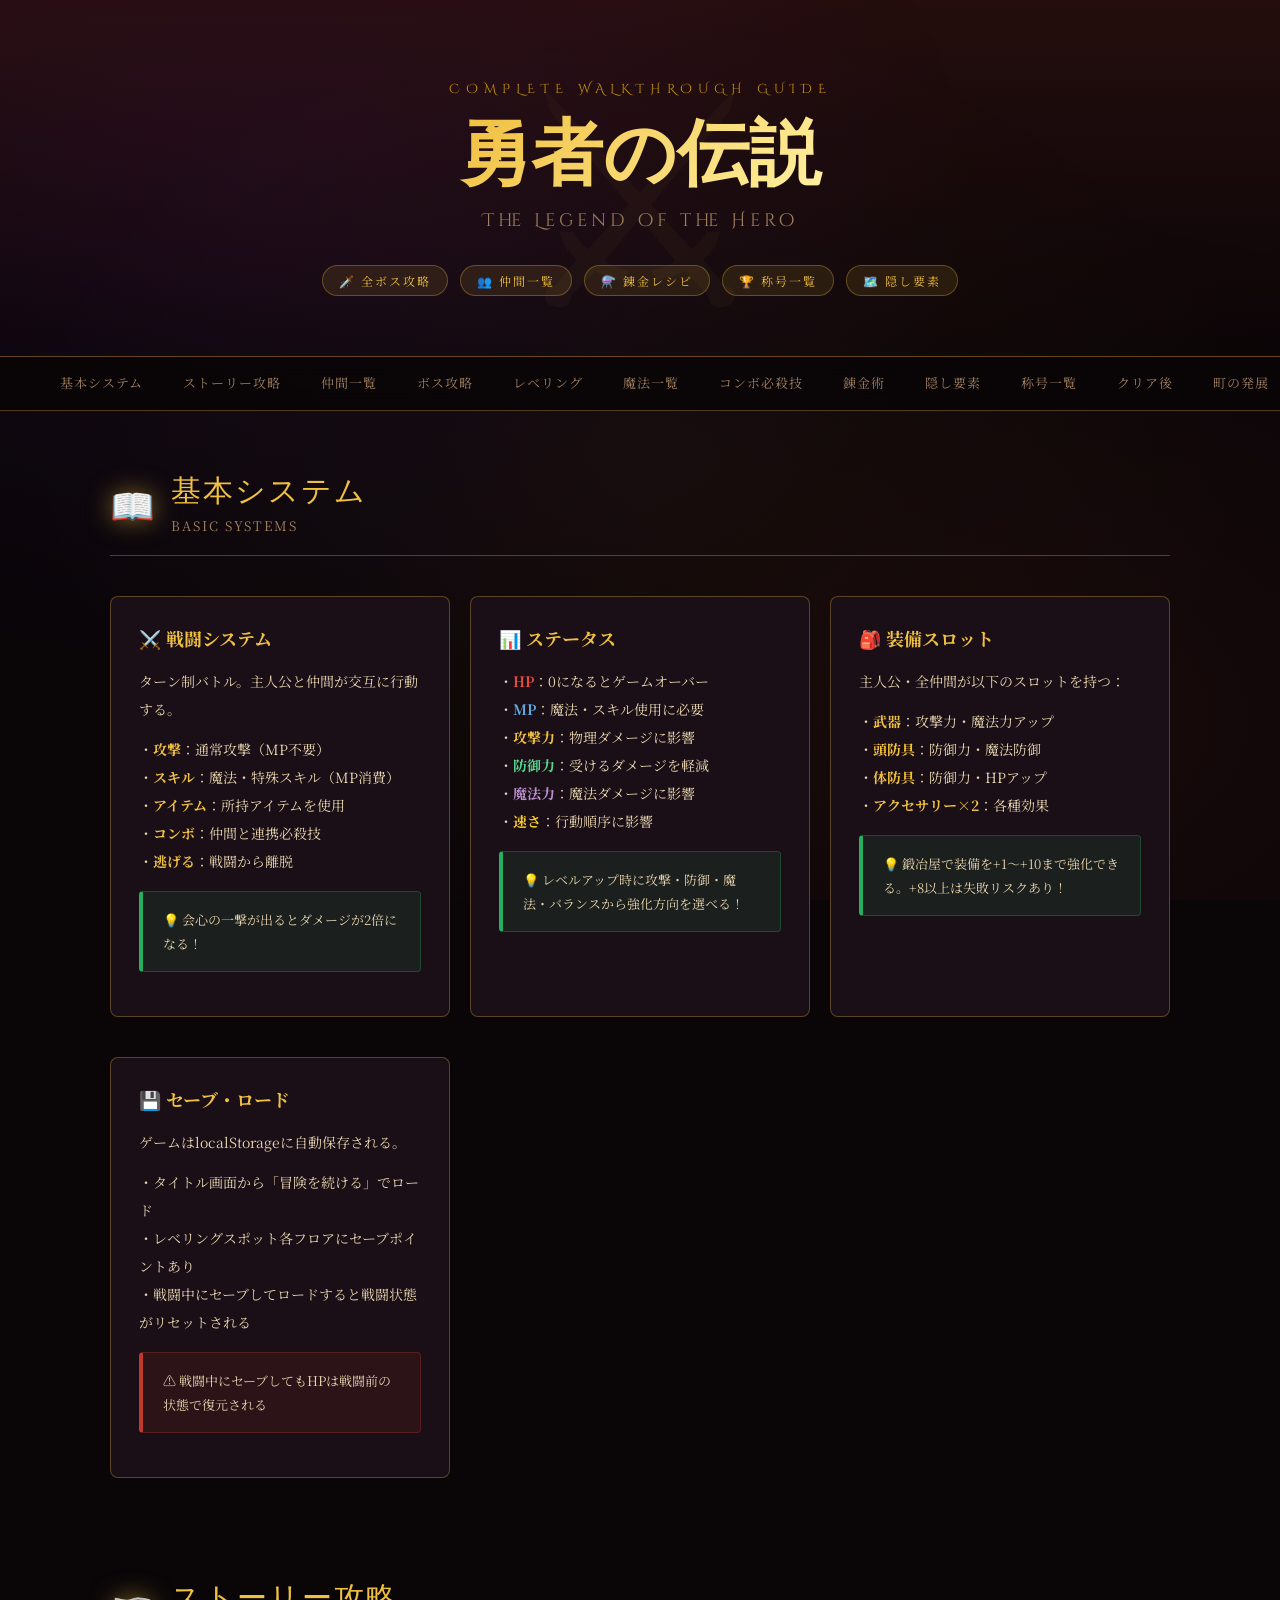
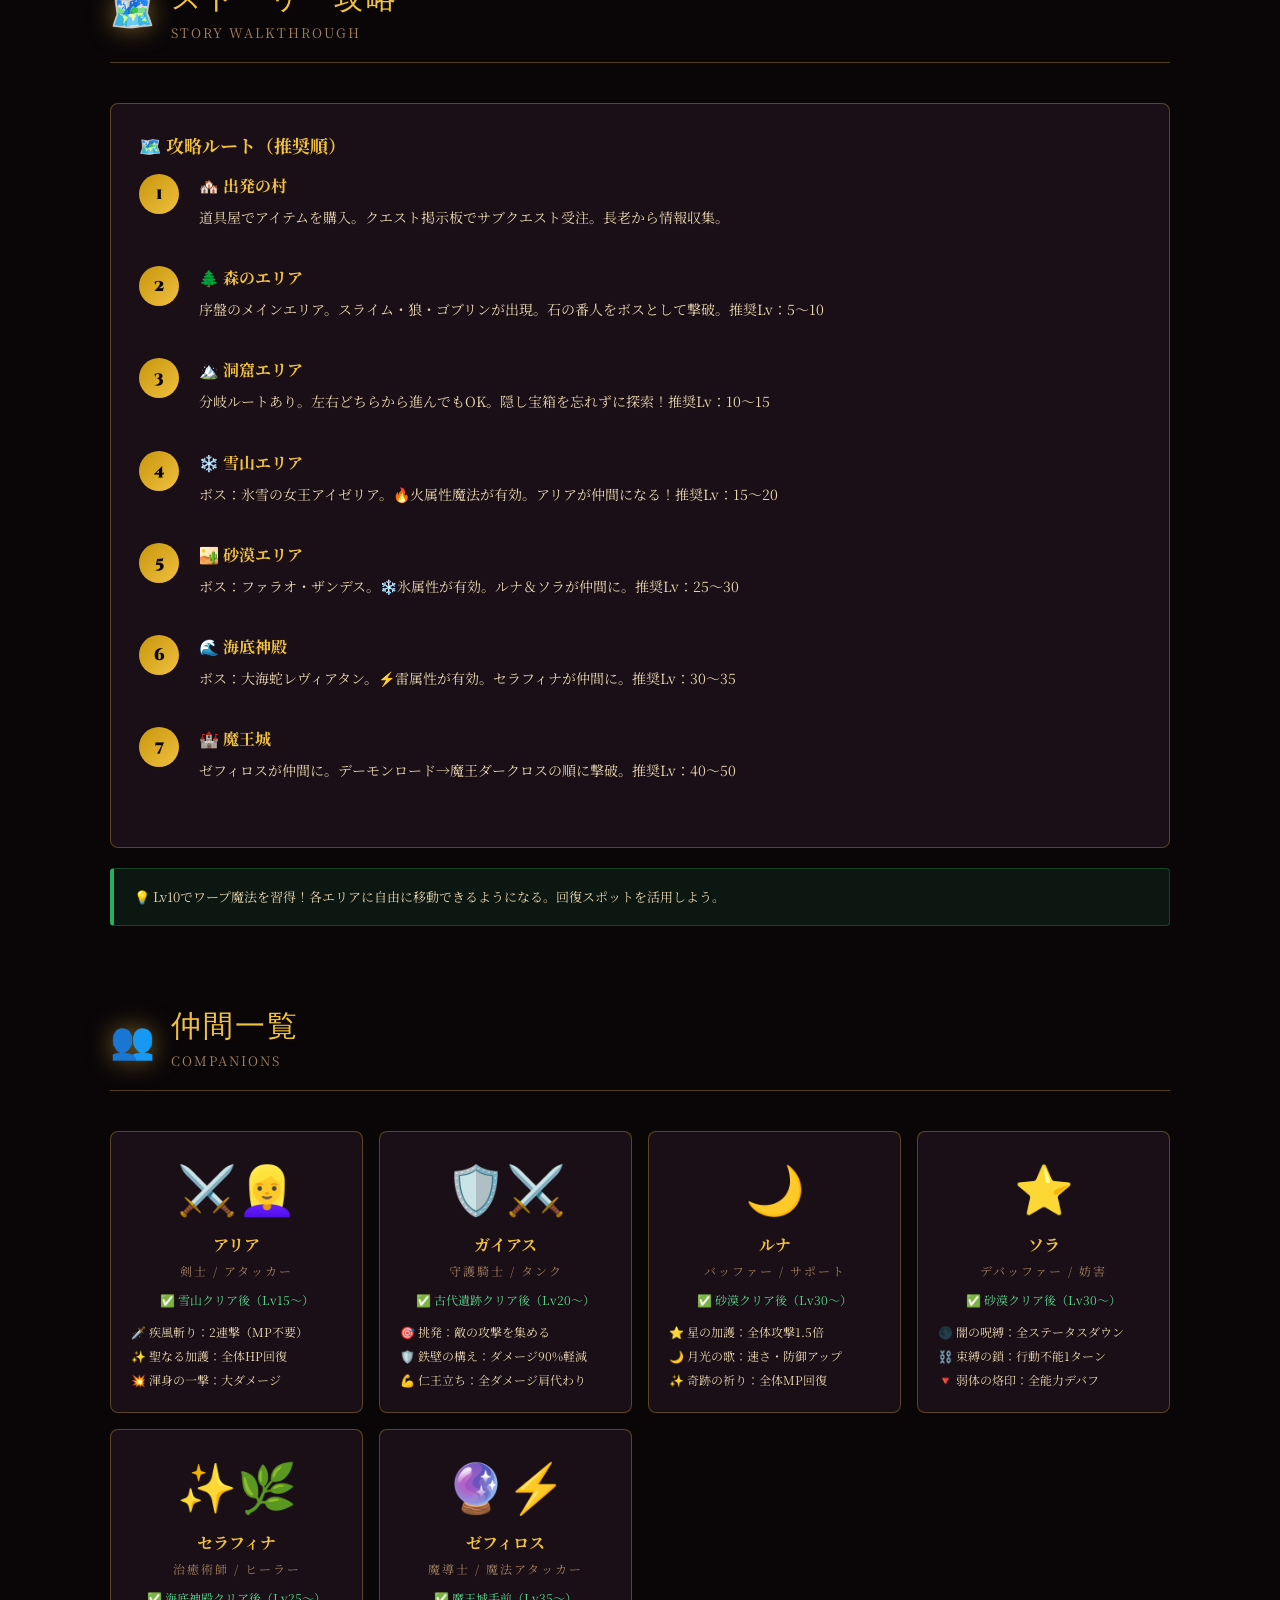
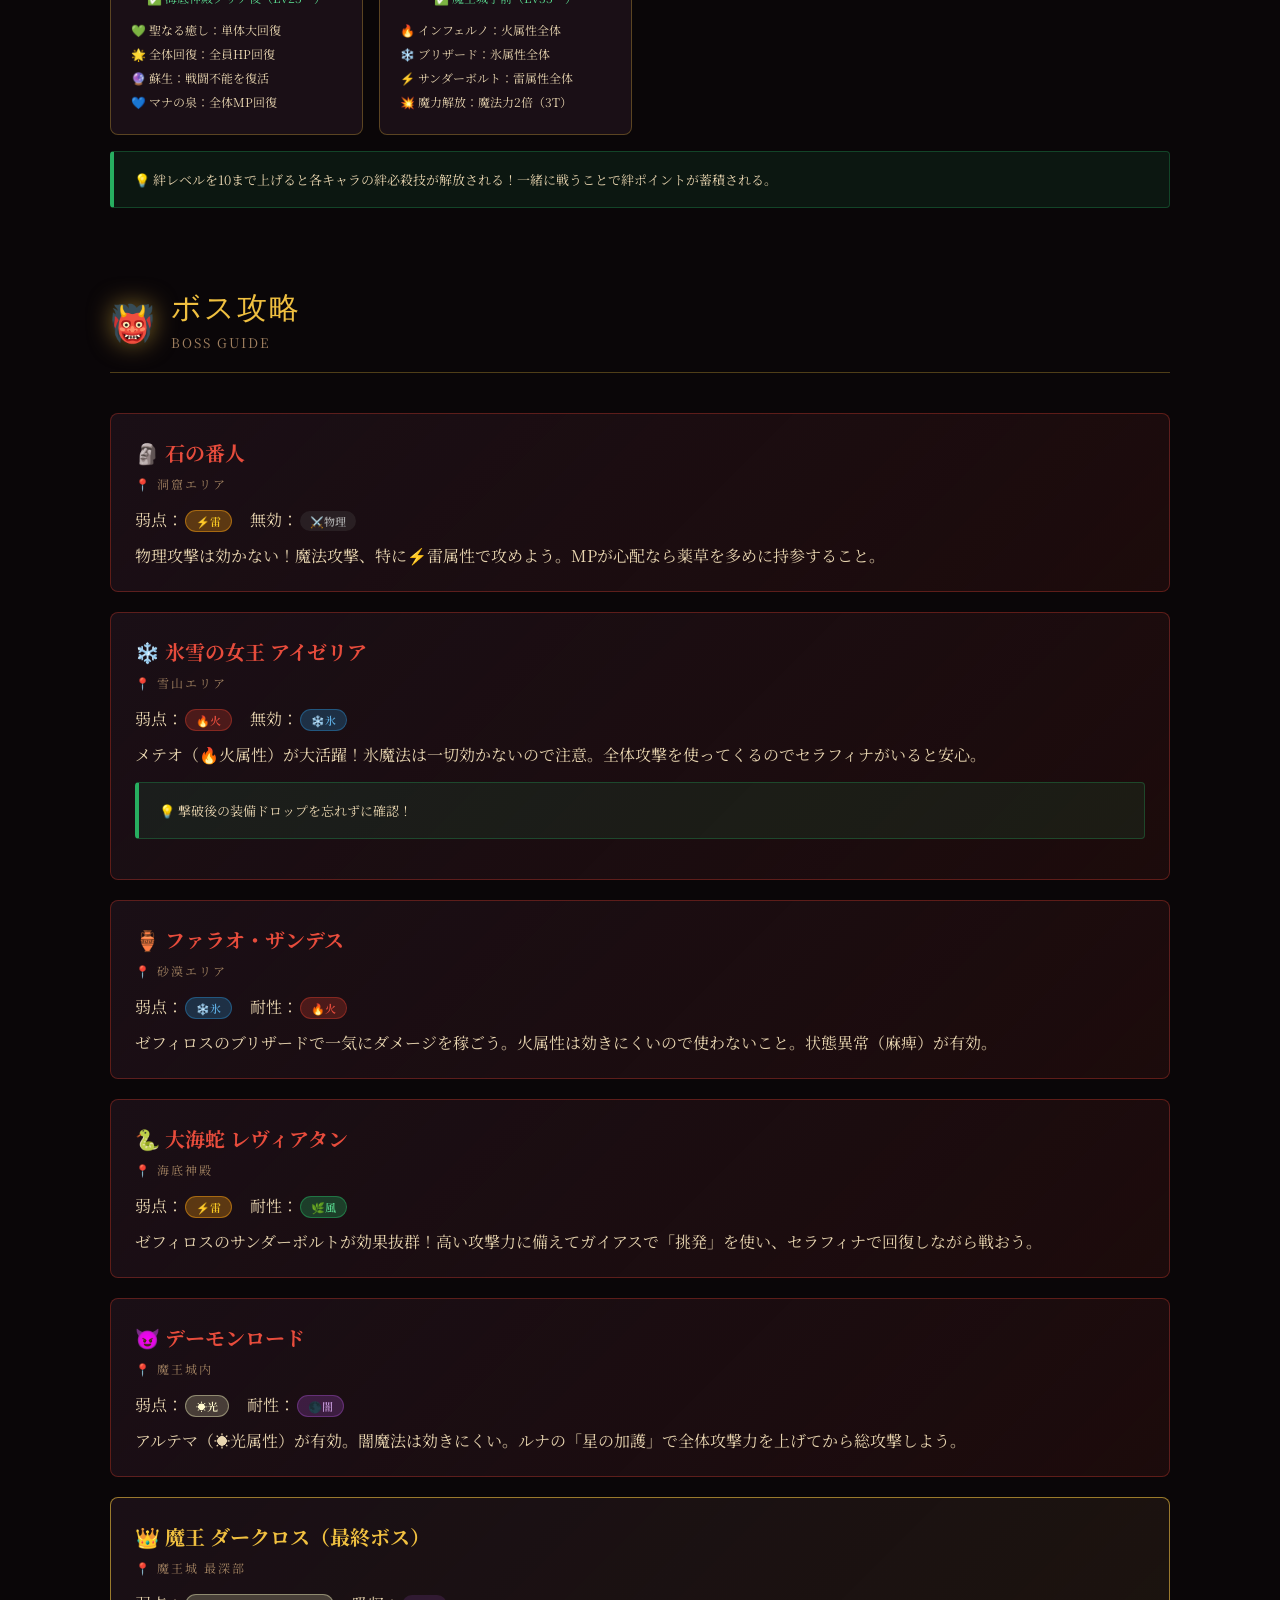
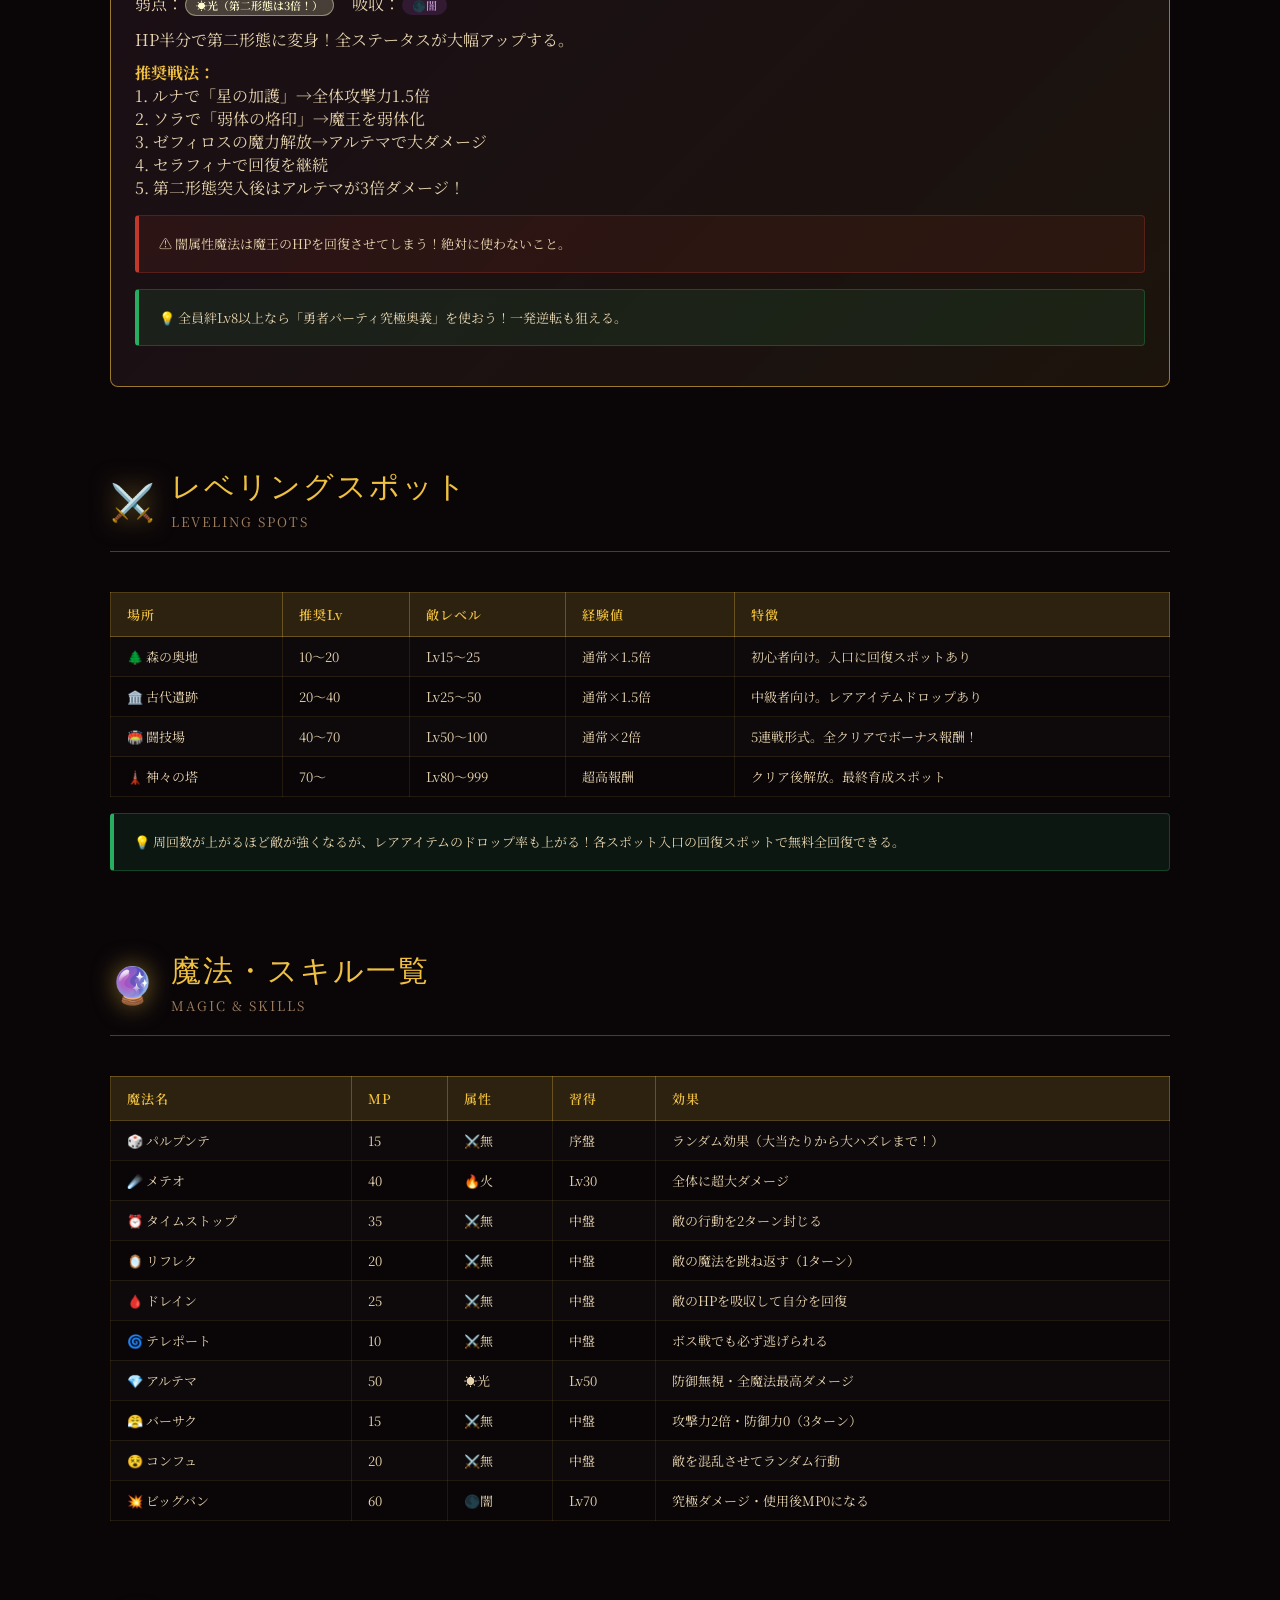
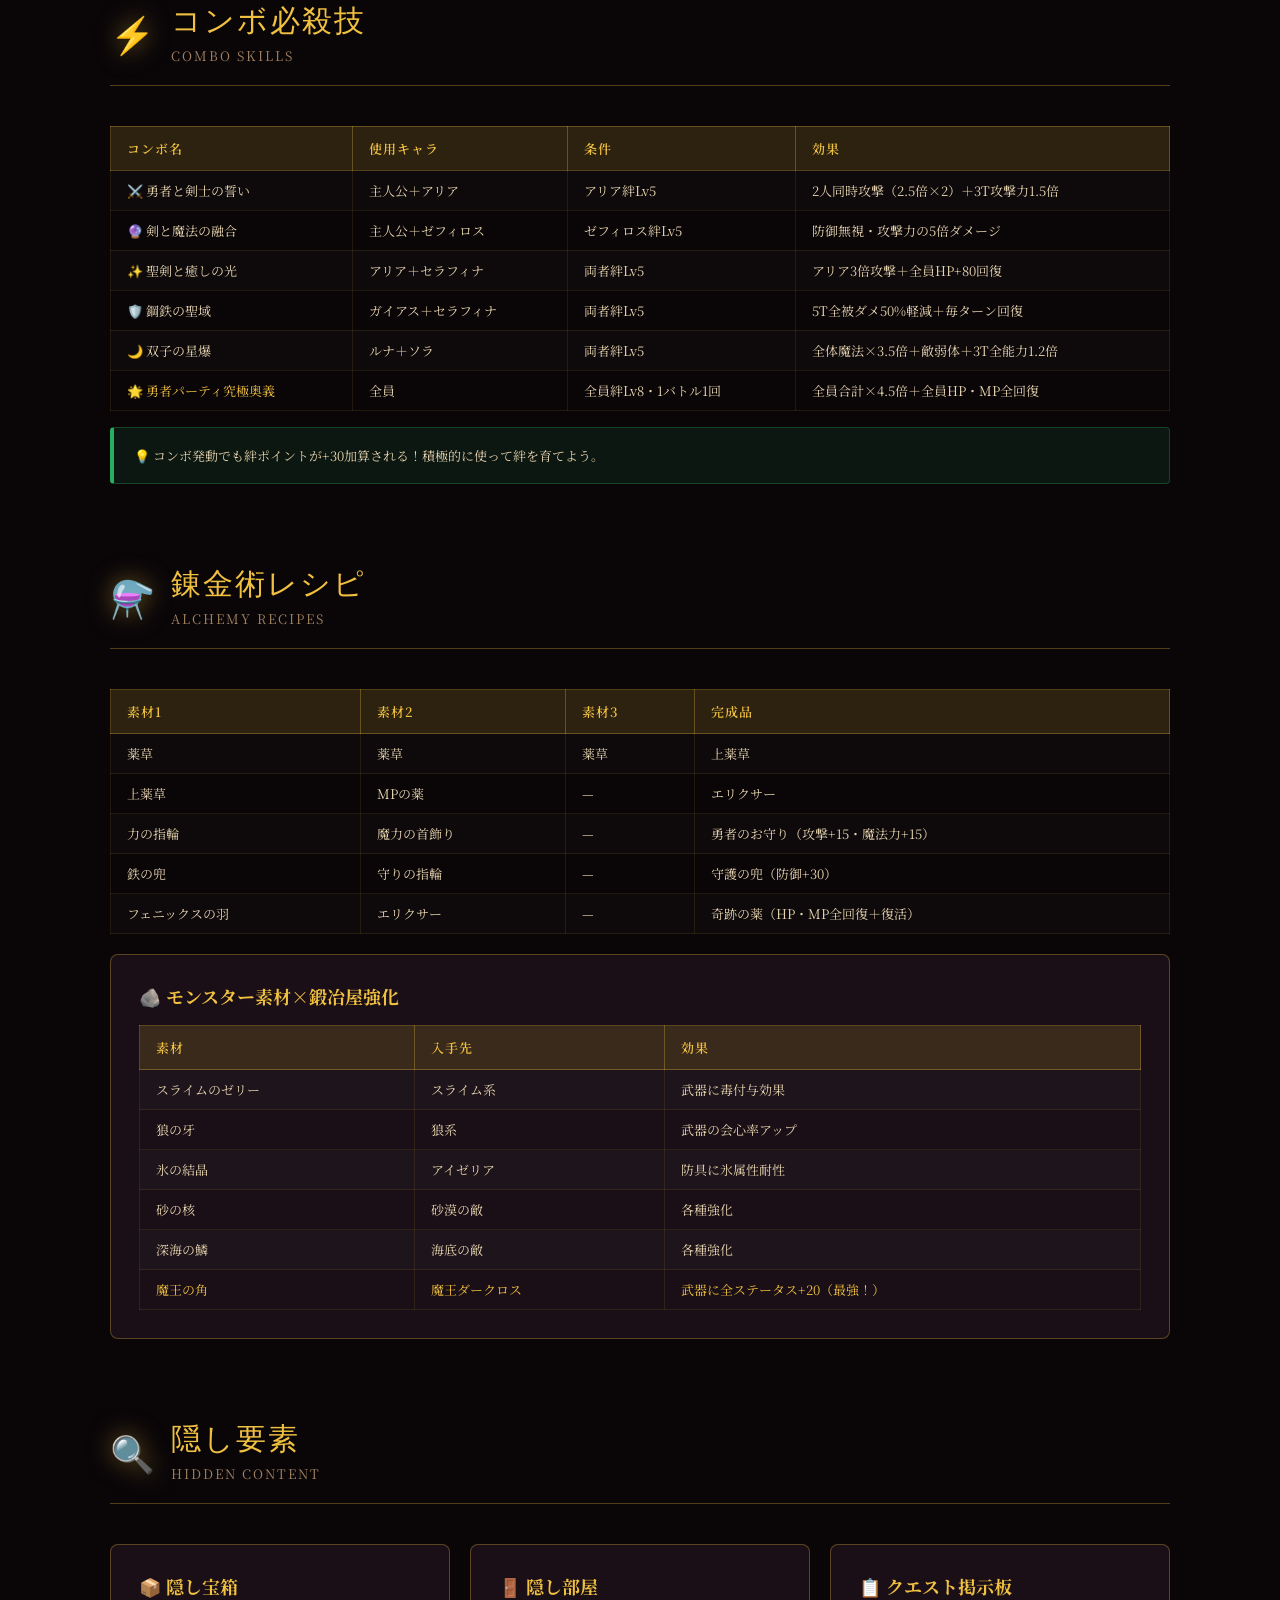
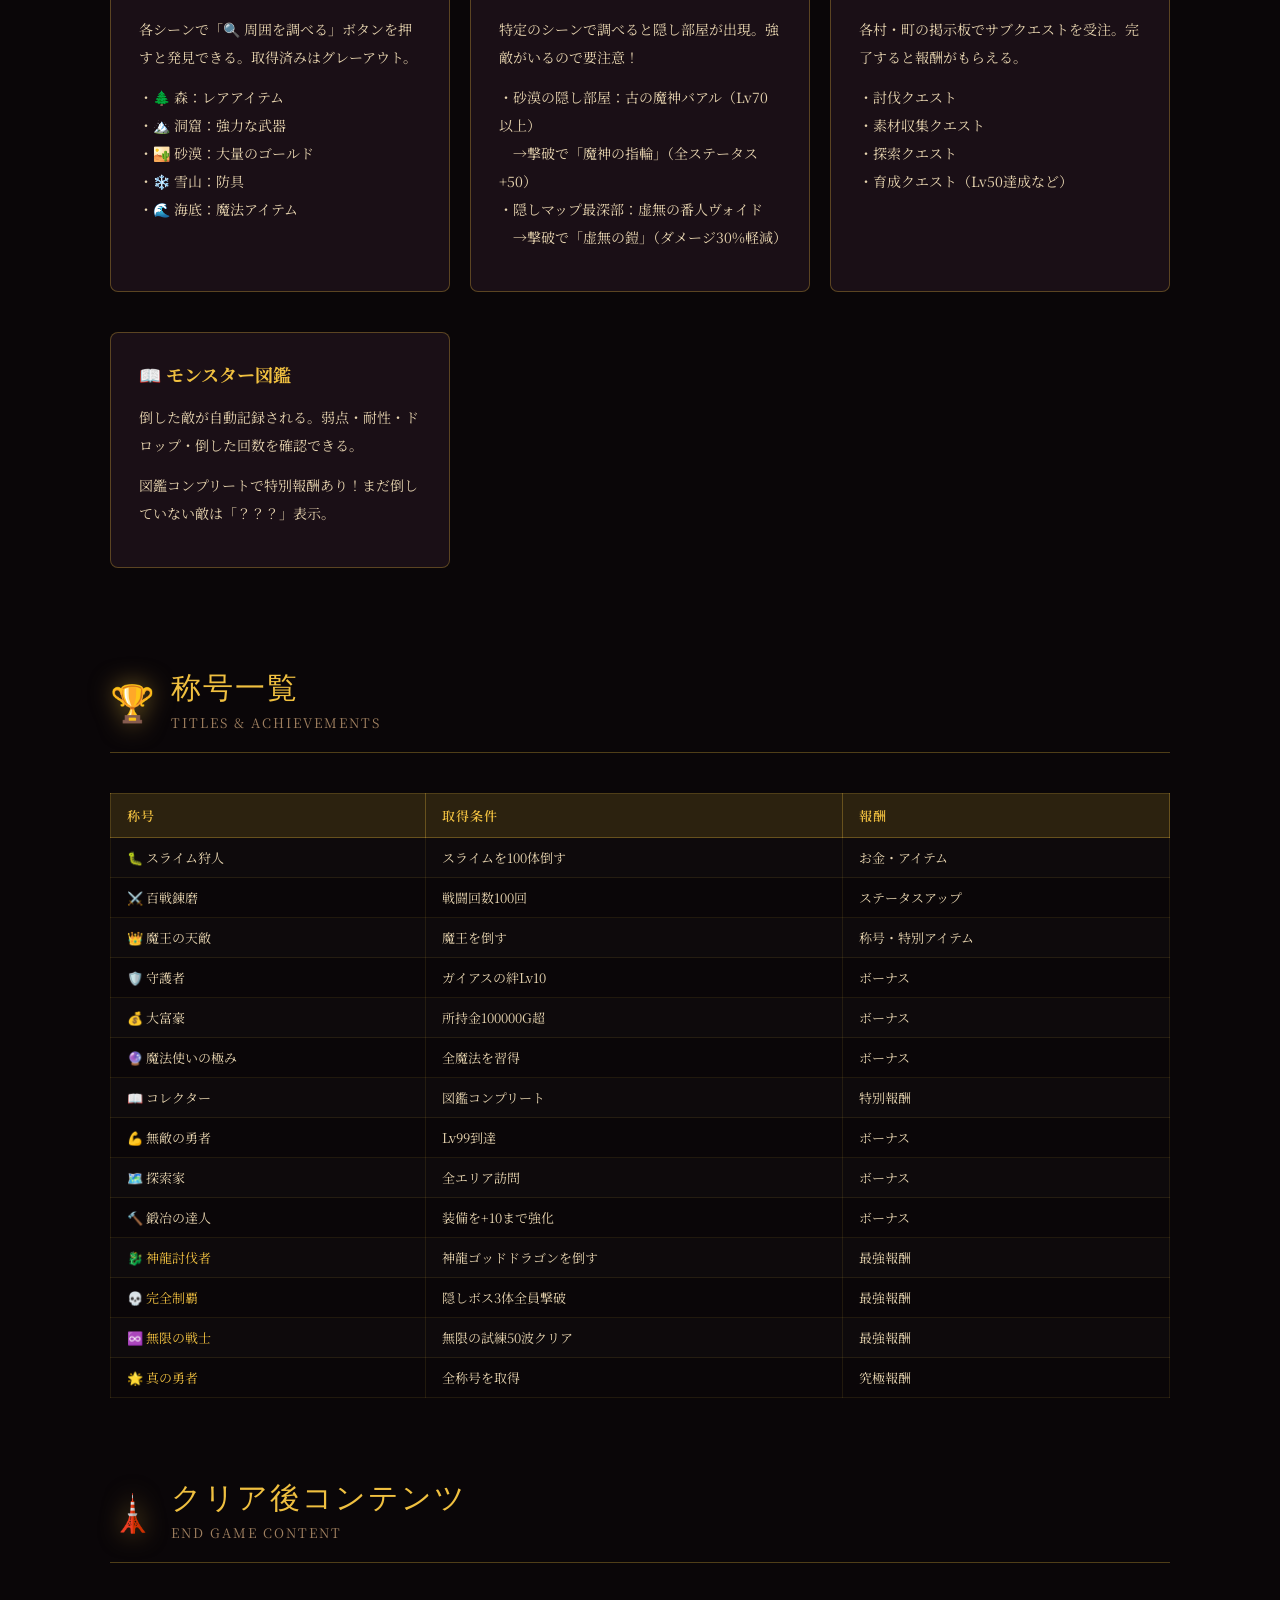
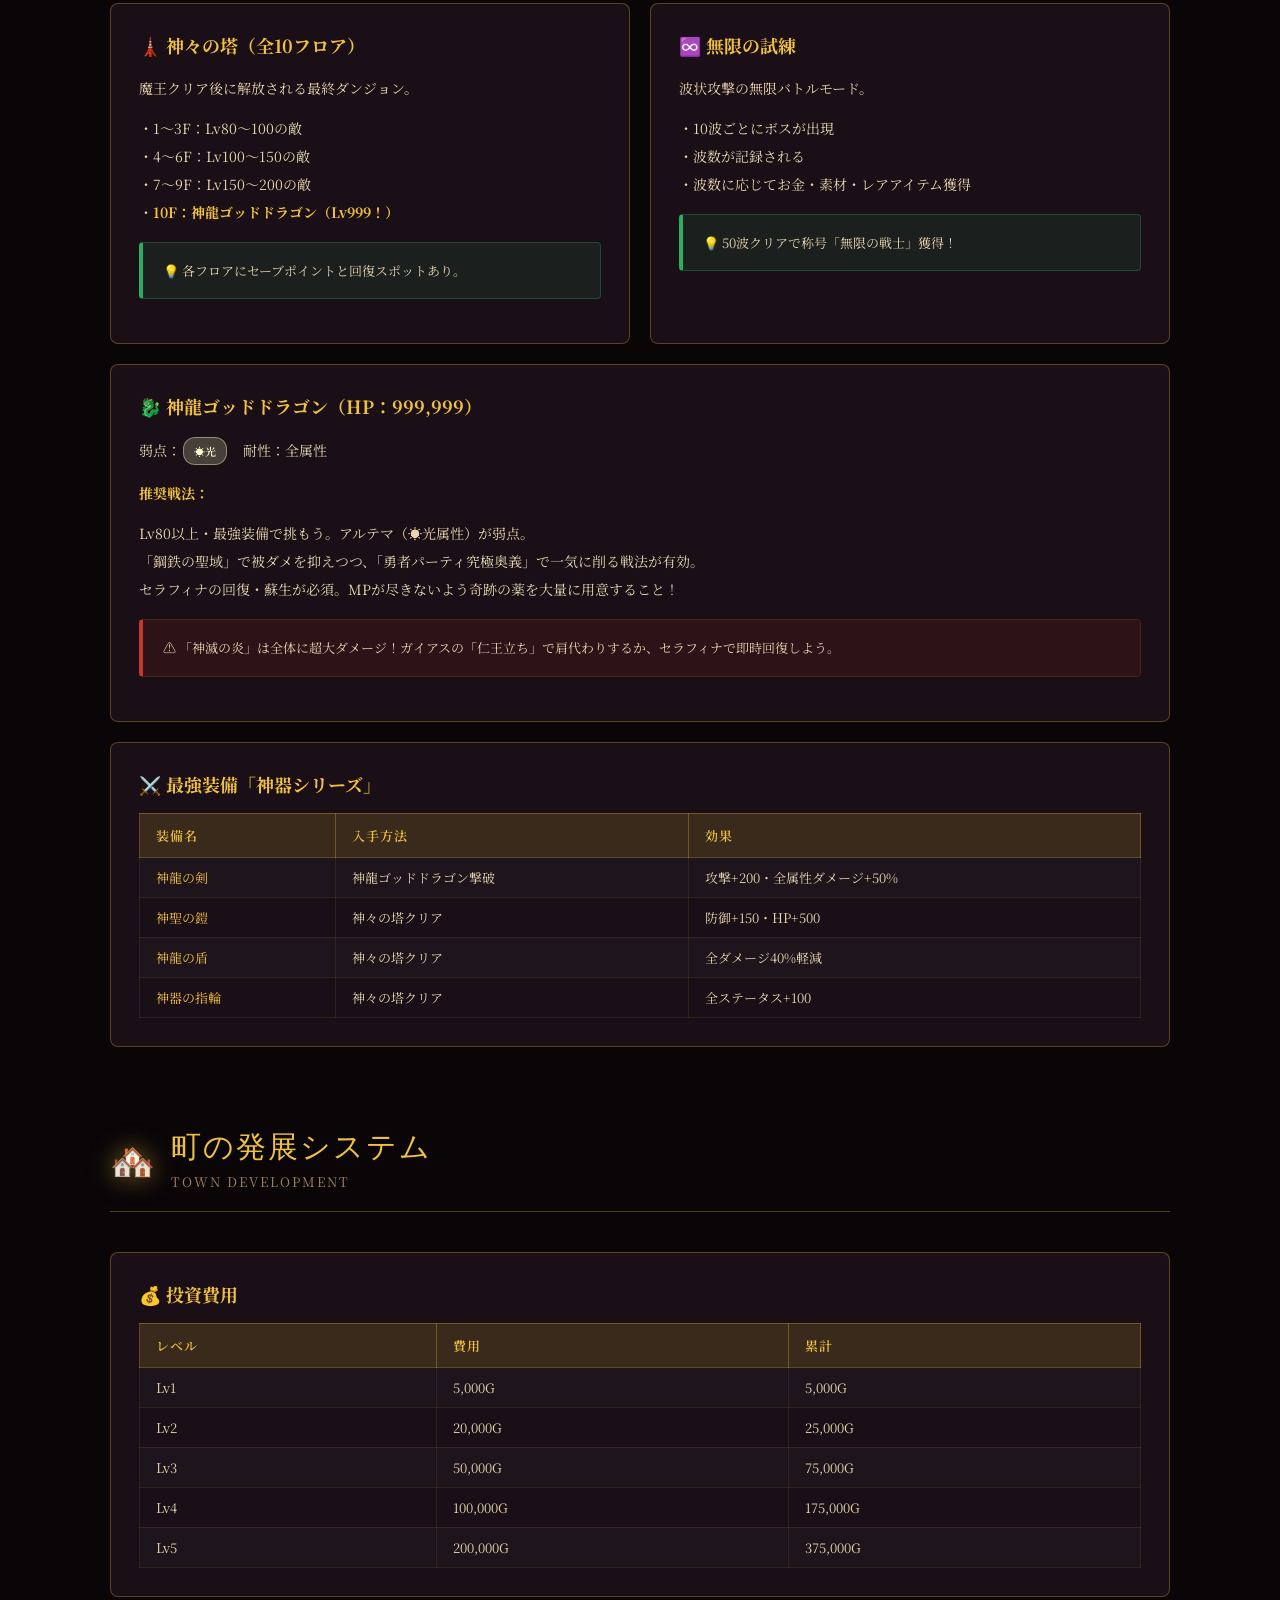
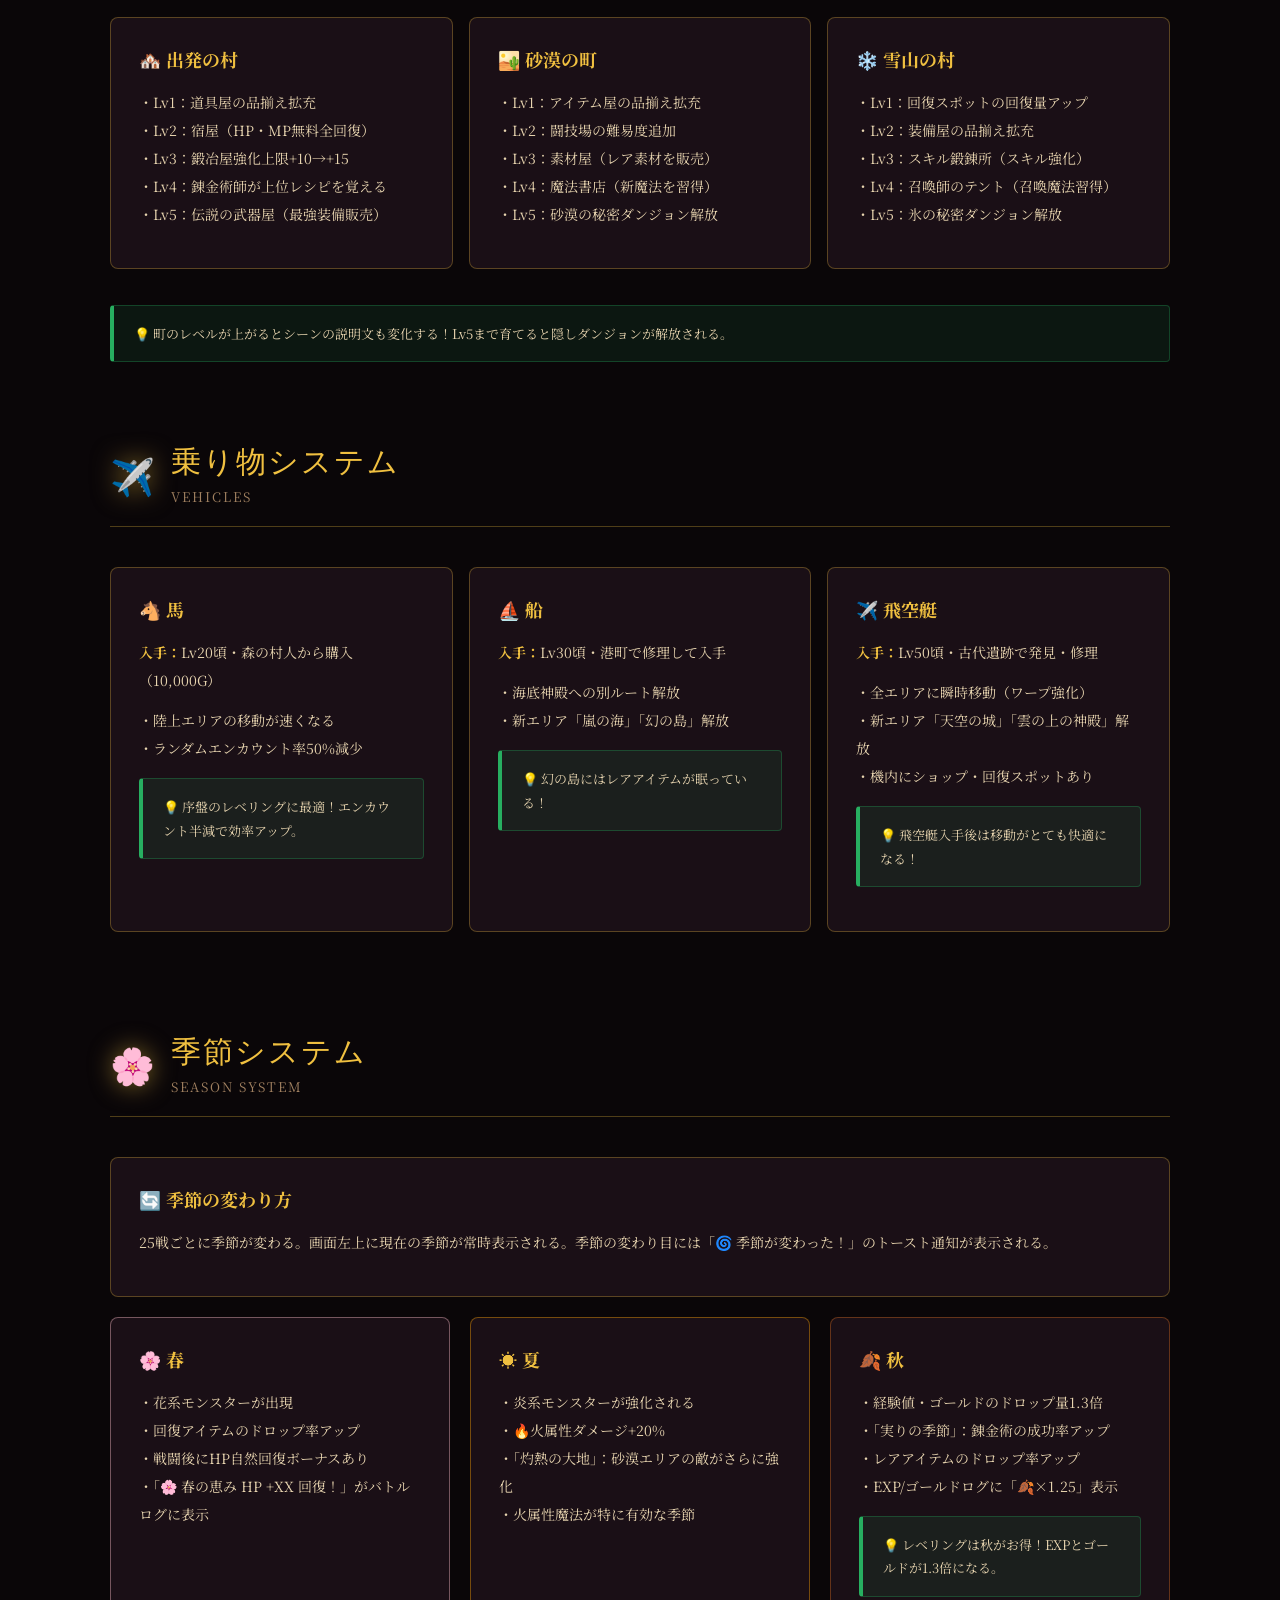
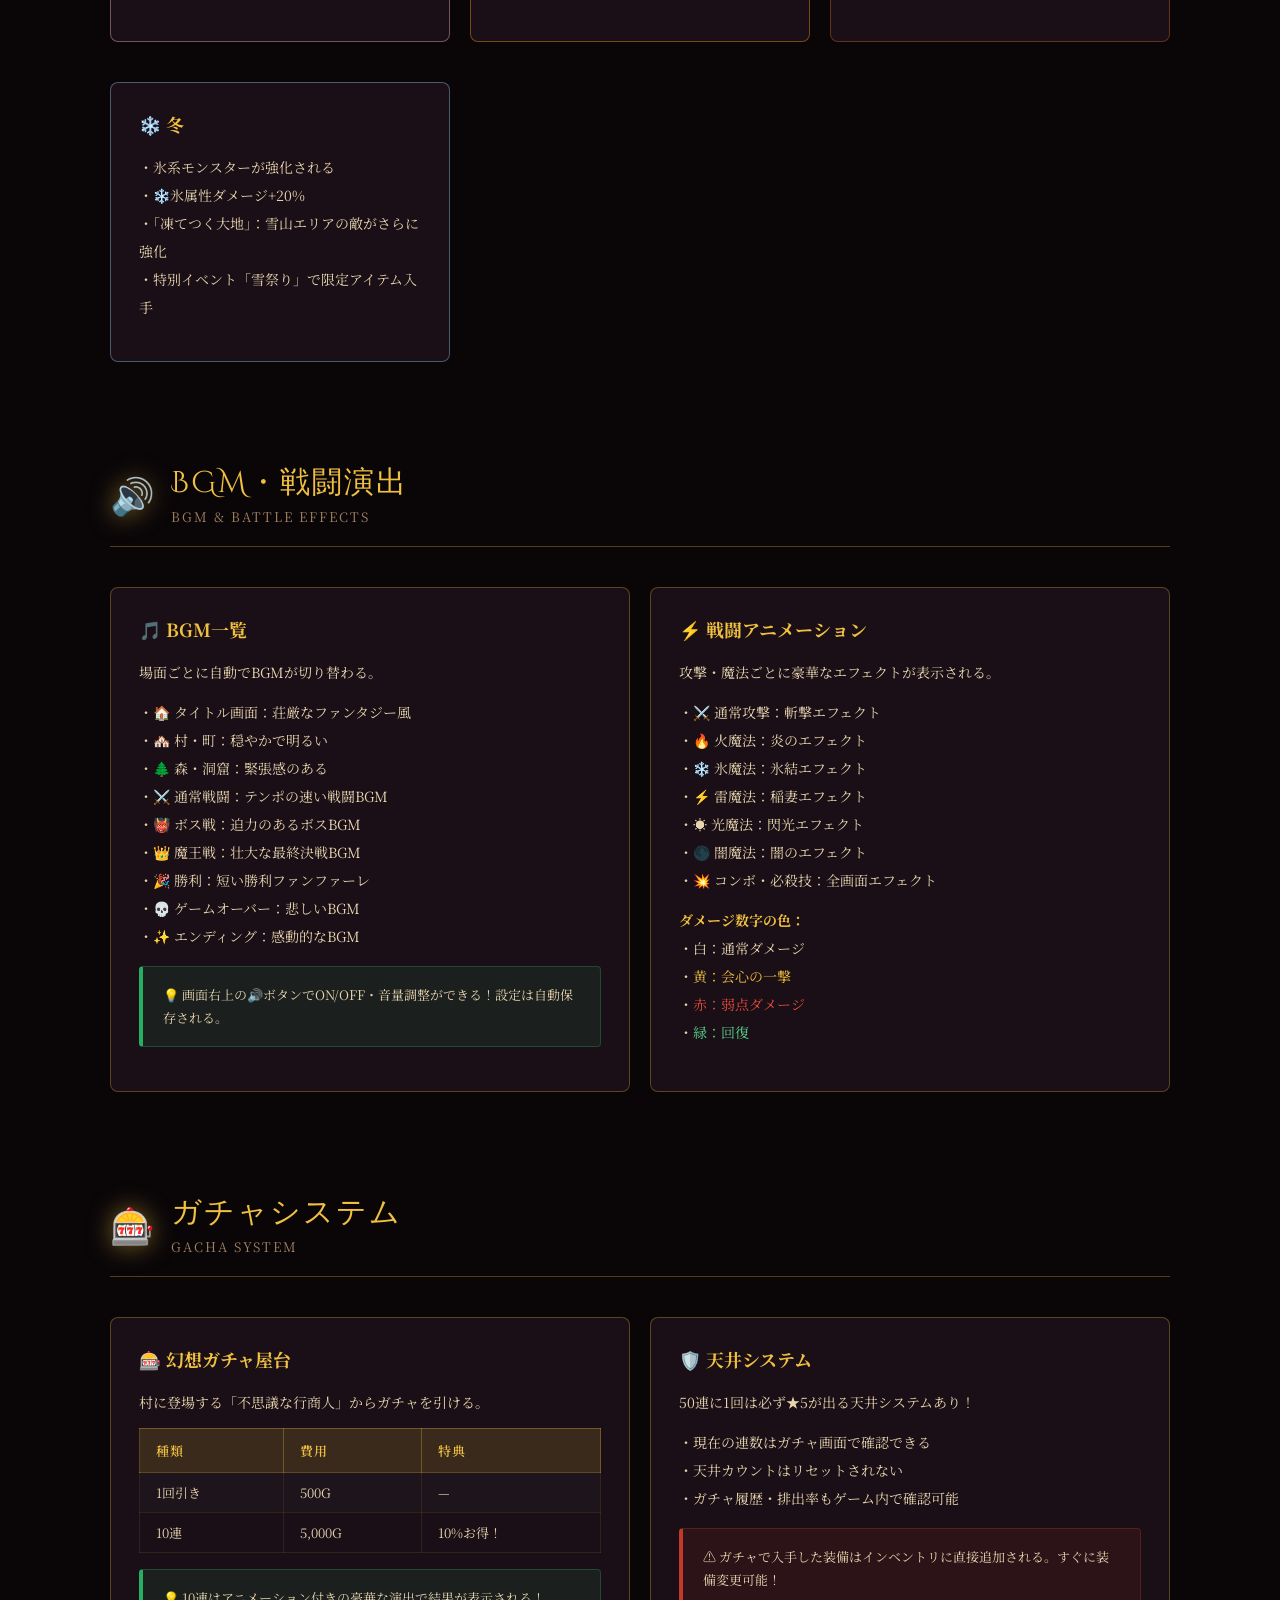
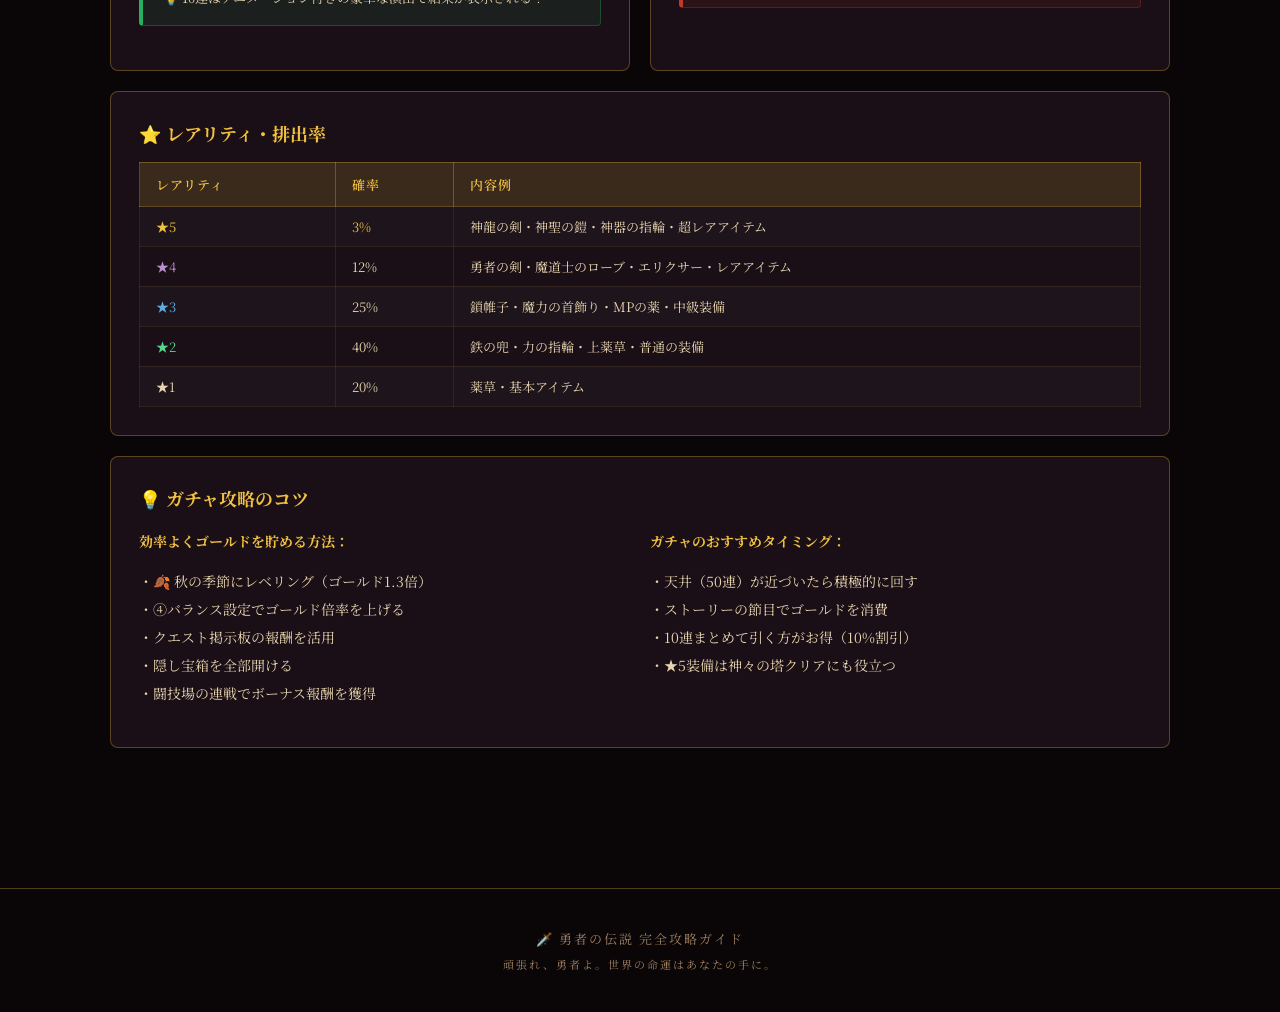
==== commit 6d9fda07: "Rename guide_6.html to index.html" ====
--- a/index.html
+++ b/index.html
@@ -457,6 +457,8 @@
     <li><a href="#town">町の発展</a></li>
     <li><a href="#vehicle">乗り物</a></li>
     <li><a href="#season">季節</a></li>
+    <li><a href="#bgm">BGM・演出</a></li>
+    <li><a href="#gacha">ガチャ</a></li>
   </ul>
 </nav>
 
@@ -1191,6 +1193,142 @@
     </div>
   </section>
 
+
+  <!-- BGM・演出 -->
+  <section id="bgm">
+    <div class="section-header">
+      <div class="section-icon">🔊</div>
+      <div>
+        <div class="section-title">BGM・戦闘演出</div>
+        <div class="section-title-jp">BGM & BATTLE EFFECTS</div>
+      </div>
+    </div>
+
+    <div class="grid-2">
+      <div class="card">
+        <div class="card-title">🎵 BGM一覧</div>
+        <p>場面ごとに自動でBGMが切り替わる。</p>
+        <p>・🏠 タイトル画面：荘厳なファンタジー風<br>
+        ・🏘️ 村・町：穏やかで明るい<br>
+        ・🌲 森・洞窟：緊張感のある<br>
+        ・⚔️ 通常戦闘：テンポの速い戦闘BGM<br>
+        ・👹 ボス戦：迫力のあるボスBGM<br>
+        ・👑 魔王戦：壮大な最終決戦BGM<br>
+        ・🎉 勝利：短い勝利ファンファーレ<br>
+        ・💀 ゲームオーバー：悲しいBGM<br>
+        ・✨ エンディング：感動的なBGM</p>
+        <div class="tip">画面右上の🔊ボタンでON/OFF・音量調整ができる！設定は自動保存される。</div>
+      </div>
+
+      <div class="card">
+        <div class="card-title">⚡ 戦闘アニメーション</div>
+        <p>攻撃・魔法ごとに豪華なエフェクトが表示される。</p>
+        <p>・⚔️ 通常攻撃：斬撃エフェクト<br>
+        ・🔥 火魔法：炎のエフェクト<br>
+        ・❄️ 氷魔法：氷結エフェクト<br>
+        ・⚡ 雷魔法：稲妻エフェクト<br>
+        ・☀️ 光魔法：閃光エフェクト<br>
+        ・🌑 闇魔法：闇のエフェクト<br>
+        ・💥 コンボ・必殺技：全画面エフェクト</p>
+        <p style="margin-top:12px"><strong style="color:var(--gold)">ダメージ数字の色：</strong><br>
+        ・白：通常ダメージ<br>
+        ・<span style="color:var(--gold)">黄：会心の一撃</span><br>
+        ・<span style="color:#e74c3c">赤：弱点ダメージ</span><br>
+        ・<span style="color:#58d68d">緑：回復</span></p>
+      </div>
+    </div>
+  </section>
+
+  <!-- ガチャシステム -->
+  <section id="gacha">
+    <div class="section-header">
+      <div class="section-icon">🎰</div>
+      <div>
+        <div class="section-title">ガチャシステム</div>
+        <div class="section-title-jp">GACHA SYSTEM</div>
+      </div>
+    </div>
+
+    <div class="grid-2">
+      <div class="card">
+        <div class="card-title">🎰 幻想ガチャ屋台</div>
+        <p>村に登場する「不思議な行商人」からガチャを引ける。</p>
+        <div class="table-wrap">
+          <table>
+            <tr><th>種類</th><th>費用</th><th>特典</th></tr>
+            <tr><td>1回引き</td><td>500G</td><td>—</td></tr>
+            <tr><td>10連</td><td>5,000G</td><td>10%お得！</td></tr>
+          </table>
+        </div>
+        <div class="tip">10連はアニメーション付きの豪華な演出で結果が表示される！</div>
+      </div>
+
+      <div class="card">
+        <div class="card-title">🛡️ 天井システム</div>
+        <p>50連に1回は必ず★5が出る天井システムあり！</p>
+        <p>・現在の連数はガチャ画面で確認できる<br>
+        ・天井カウントはリセットされない<br>
+        ・ガチャ履歴・排出率もゲーム内で確認可能</p>
+        <div class="warning">ガチャで入手した装備はインベントリに直接追加される。すぐに装備変更可能！</div>
+      </div>
+    </div>
+
+    <div class="card">
+      <div class="card-title">⭐ レアリティ・排出率</div>
+      <div class="table-wrap">
+        <table>
+          <tr><th>レアリティ</th><th>確率</th><th>内容例</th></tr>
+          <tr>
+            <td style="color:var(--gold)">★5</td>
+            <td style="color:var(--gold)">3%</td>
+            <td>神龍の剣・神聖の鎧・神器の指輪・超レアアイテム</td>
+          </tr>
+          <tr>
+            <td style="color:#bb8fce">★4</td>
+            <td>12%</td>
+            <td>勇者の剣・魔道士のローブ・エリクサー・レアアイテム</td>
+          </tr>
+          <tr>
+            <td style="color:#5dade2">★3</td>
+            <td>25%</td>
+            <td>鎖帷子・魔力の首飾り・MPの薬・中級装備</td>
+          </tr>
+          <tr>
+            <td style="color:#58d68d">★2</td>
+            <td>40%</td>
+            <td>鉄の兜・力の指輪・上薬草・普通の装備</td>
+          </tr>
+          <tr>
+            <td>★1</td>
+            <td>20%</td>
+            <td>薬草・基本アイテム</td>
+          </tr>
+        </table>
+      </div>
+    </div>
+
+    <div class="card">
+      <div class="card-title">💡 ガチャ攻略のコツ</div>
+      <div class="grid-2">
+        <div>
+          <p><strong style="color:var(--gold)">効率よくゴールドを貯める方法：</strong></p>
+          <p>・🍂 秋の季節にレベリング（ゴールド1.3倍）<br>
+          ・④バランス設定でゴールド倍率を上げる<br>
+          ・クエスト掲示板の報酬を活用<br>
+          ・隠し宝箱を全部開ける<br>
+          ・闘技場の連戦でボーナス報酬を獲得</p>
+        </div>
+        <div>
+          <p><strong style="color:var(--gold)">ガチャのおすすめタイミング：</strong></p>
+          <p>・天井（50連）が近づいたら積極的に回す<br>
+          ・ストーリーの節目でゴールドを消費<br>
+          ・10連まとめて引く方がお得（10%割引）<br>
+          ・★5装備は神々の塔クリアにも役立つ</p>
+        </div>
+      </div>
+    </div>
+  </section>
+
 </main>
 
 <footer>
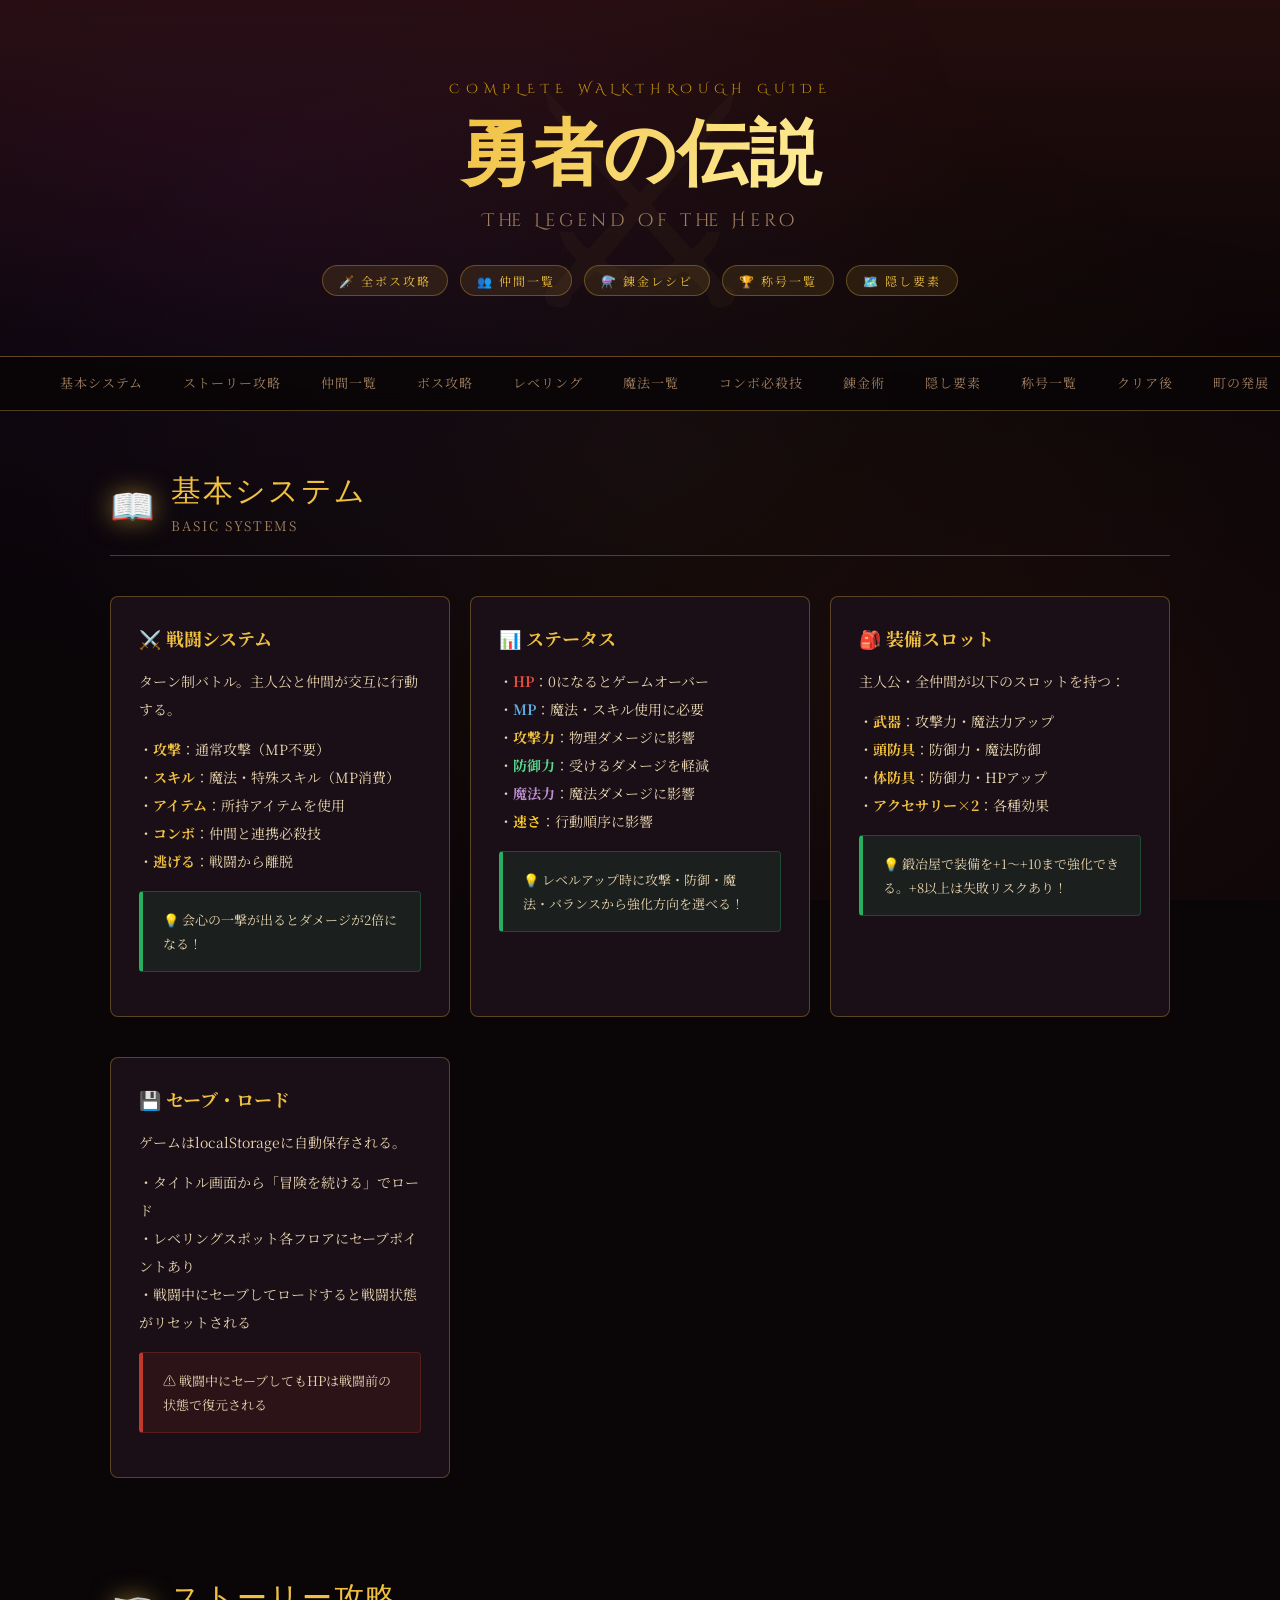
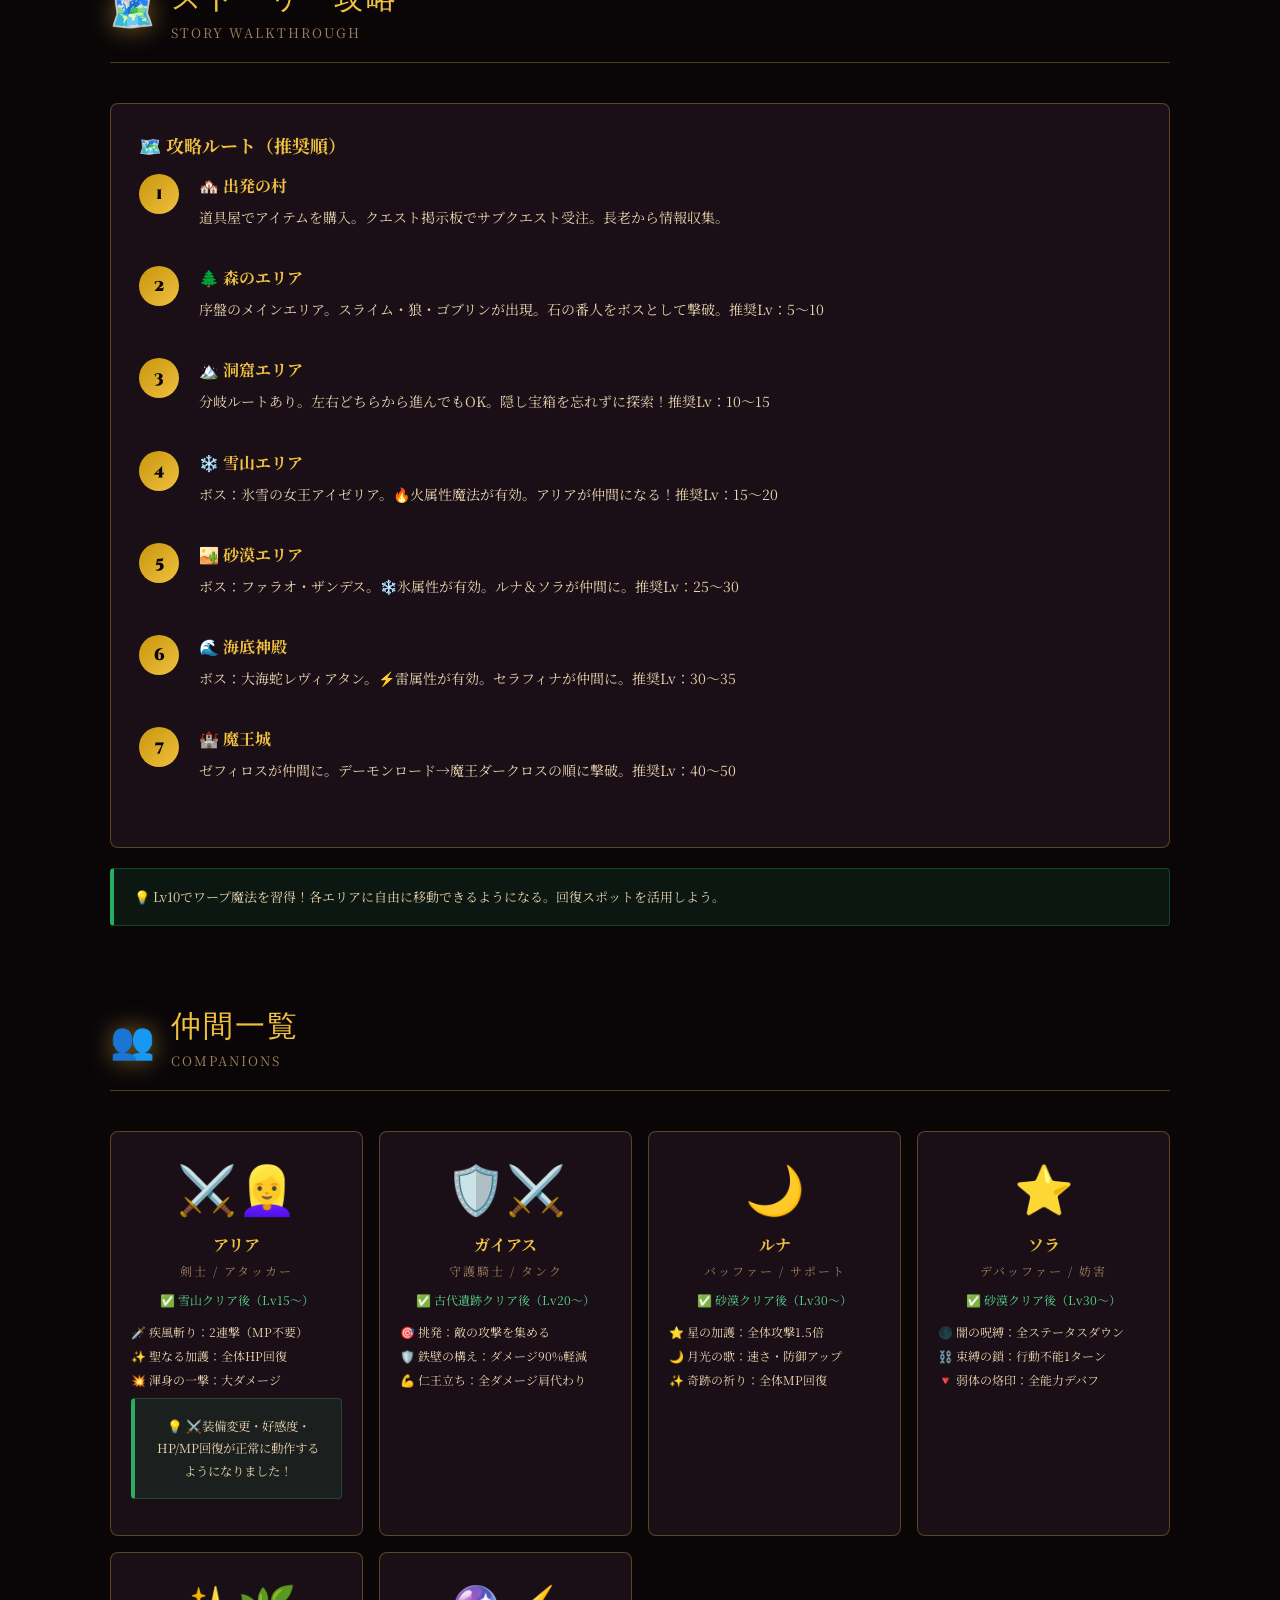
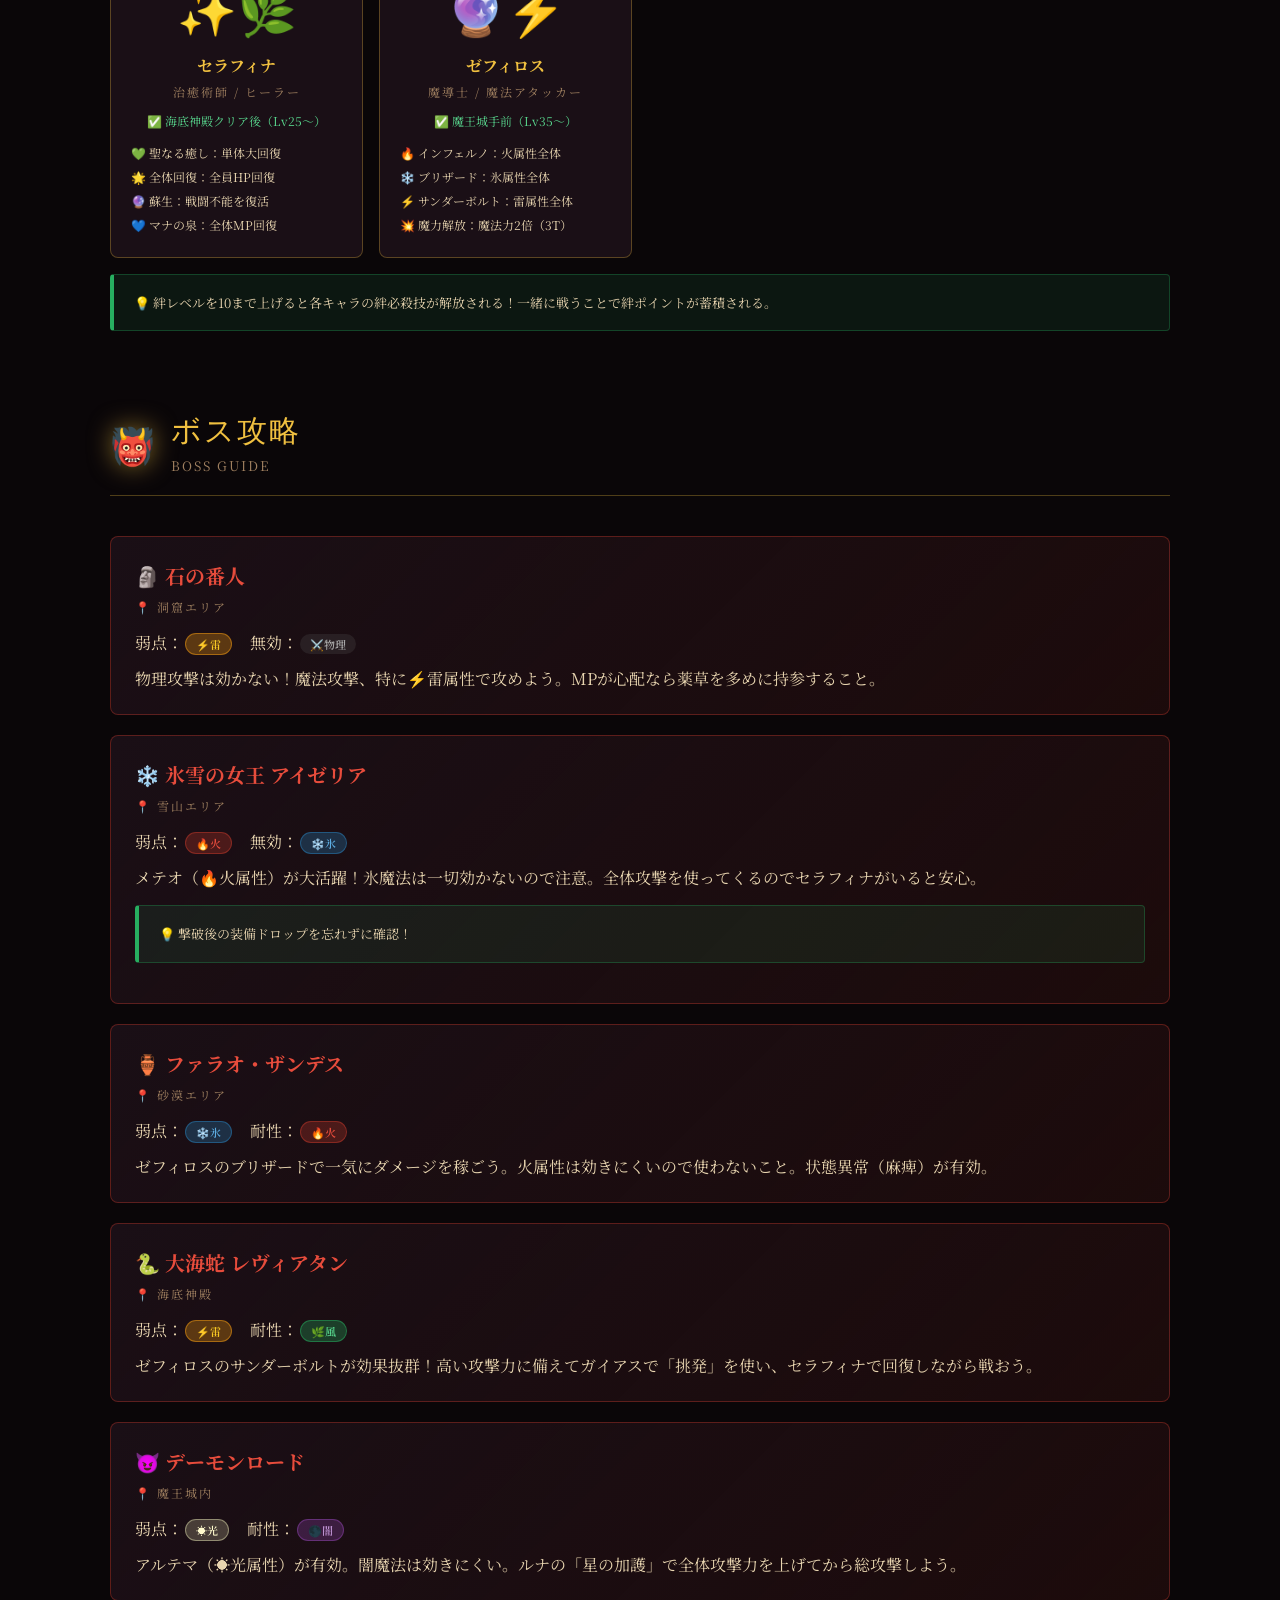
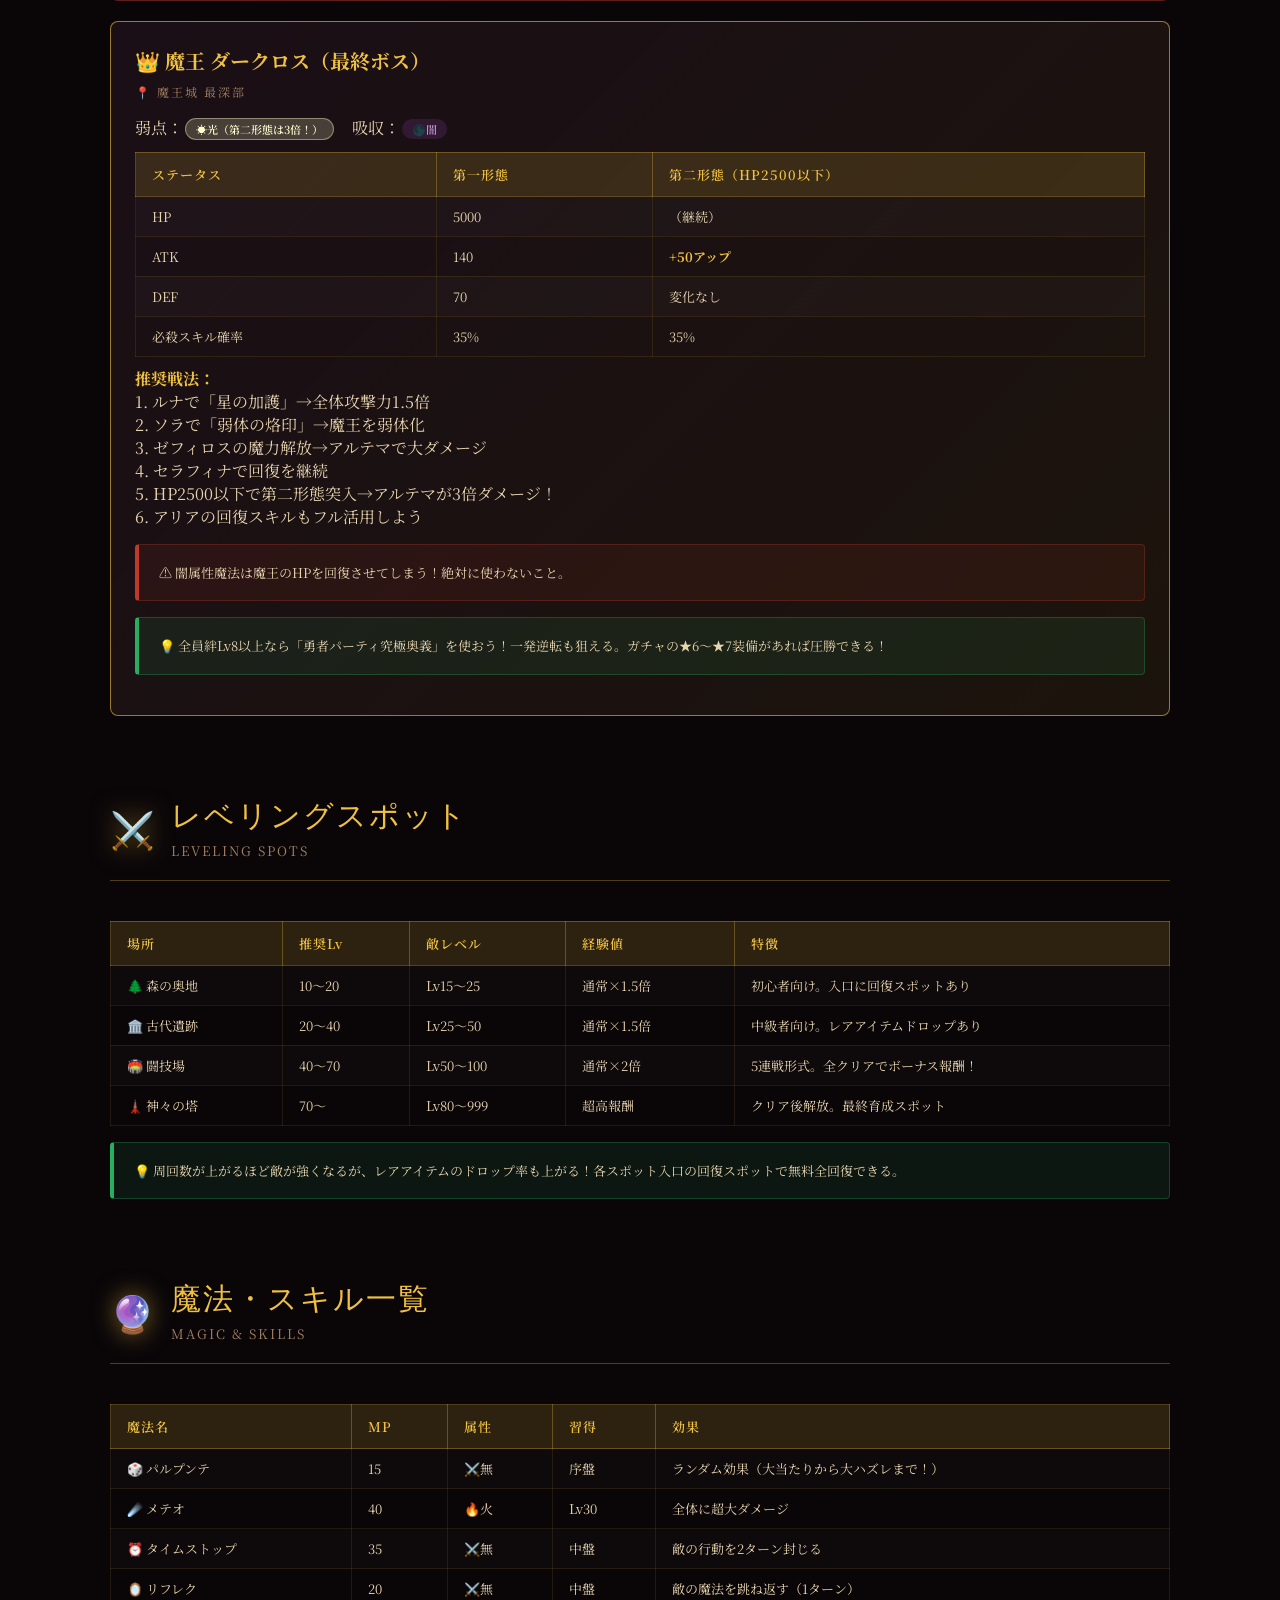
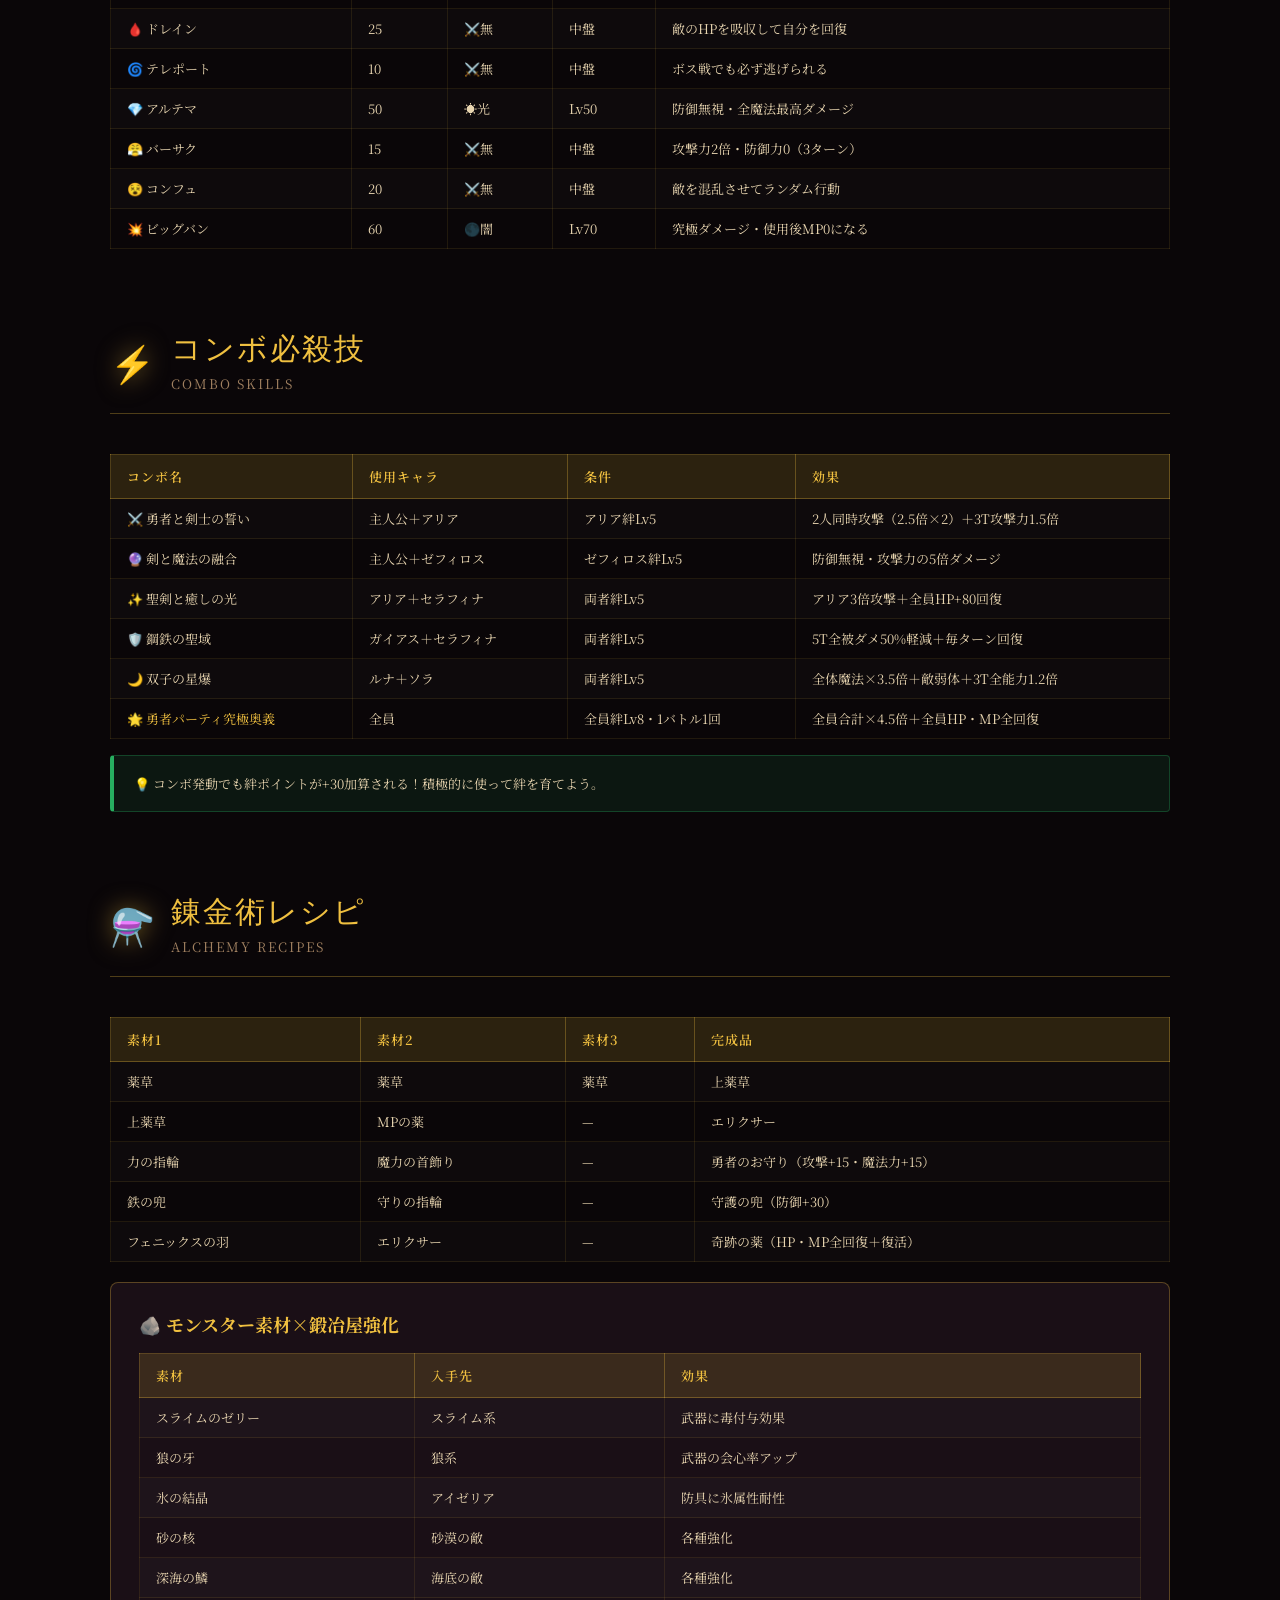
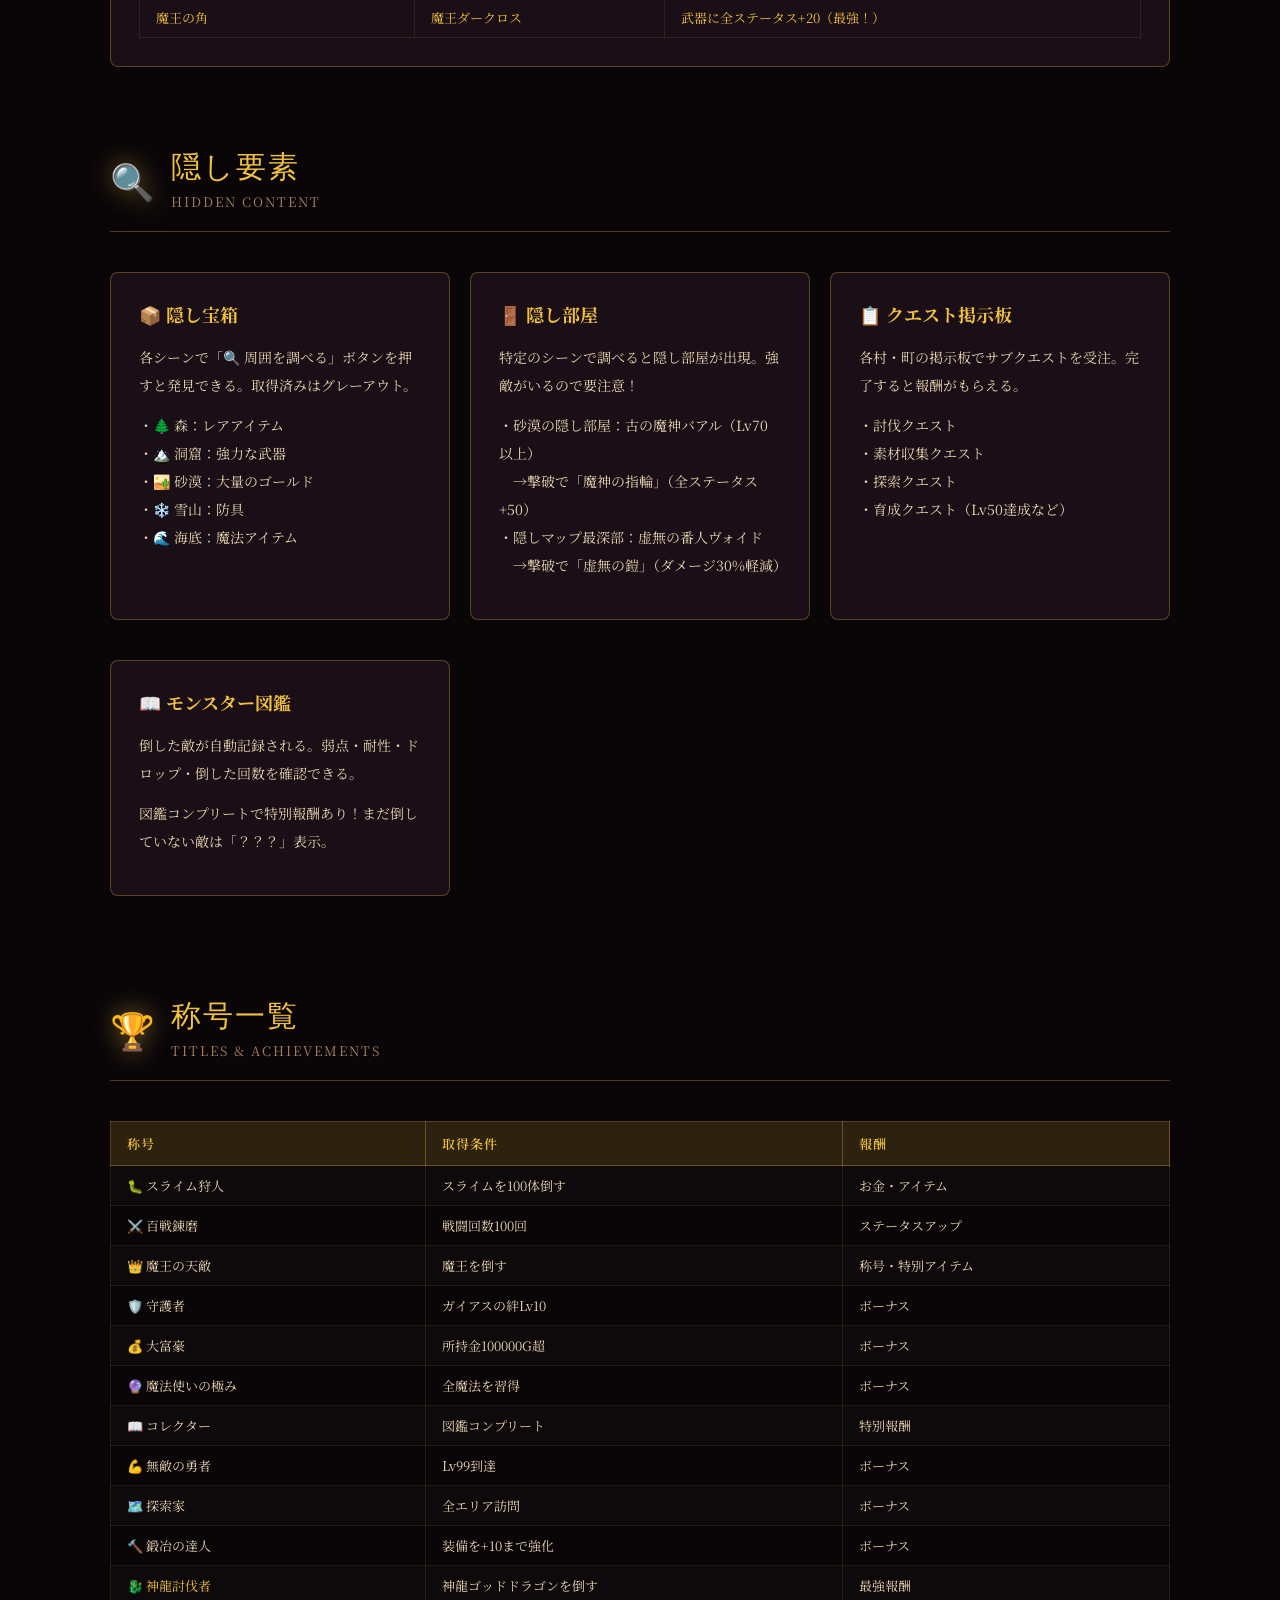
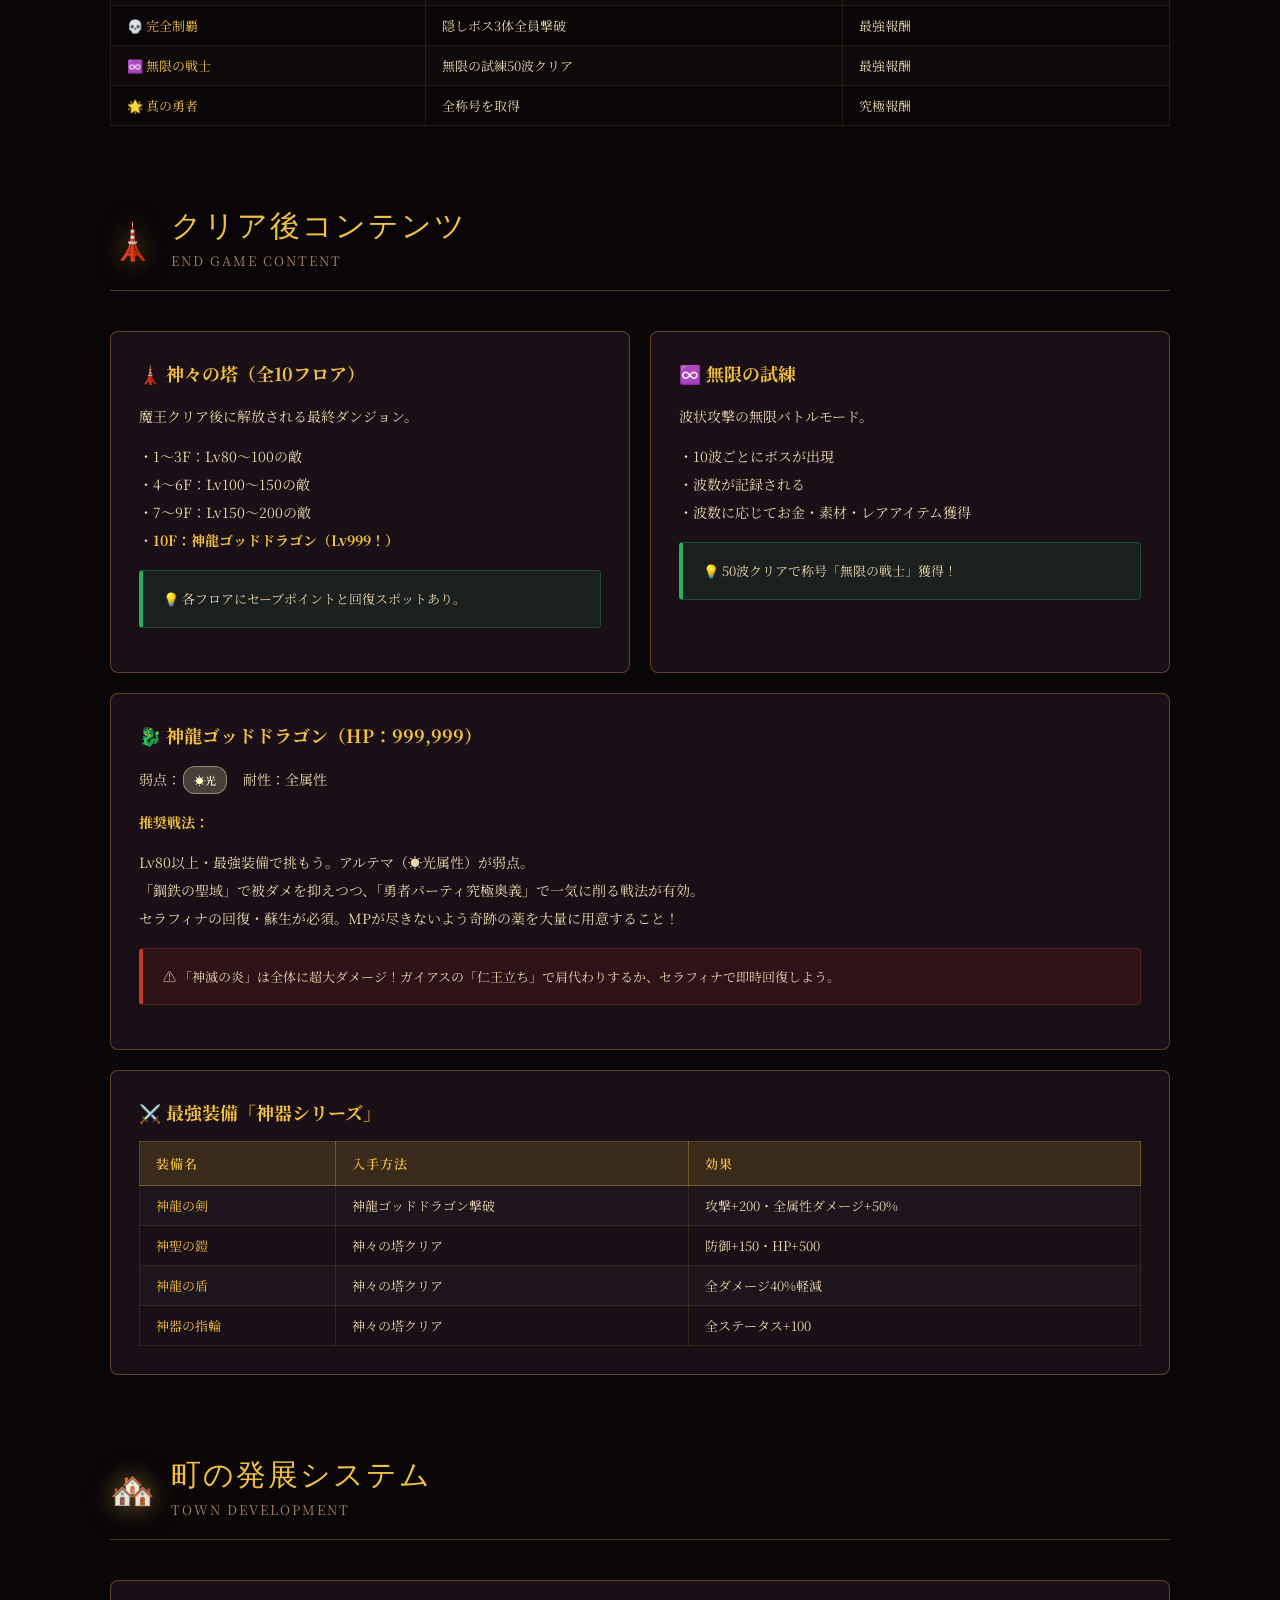
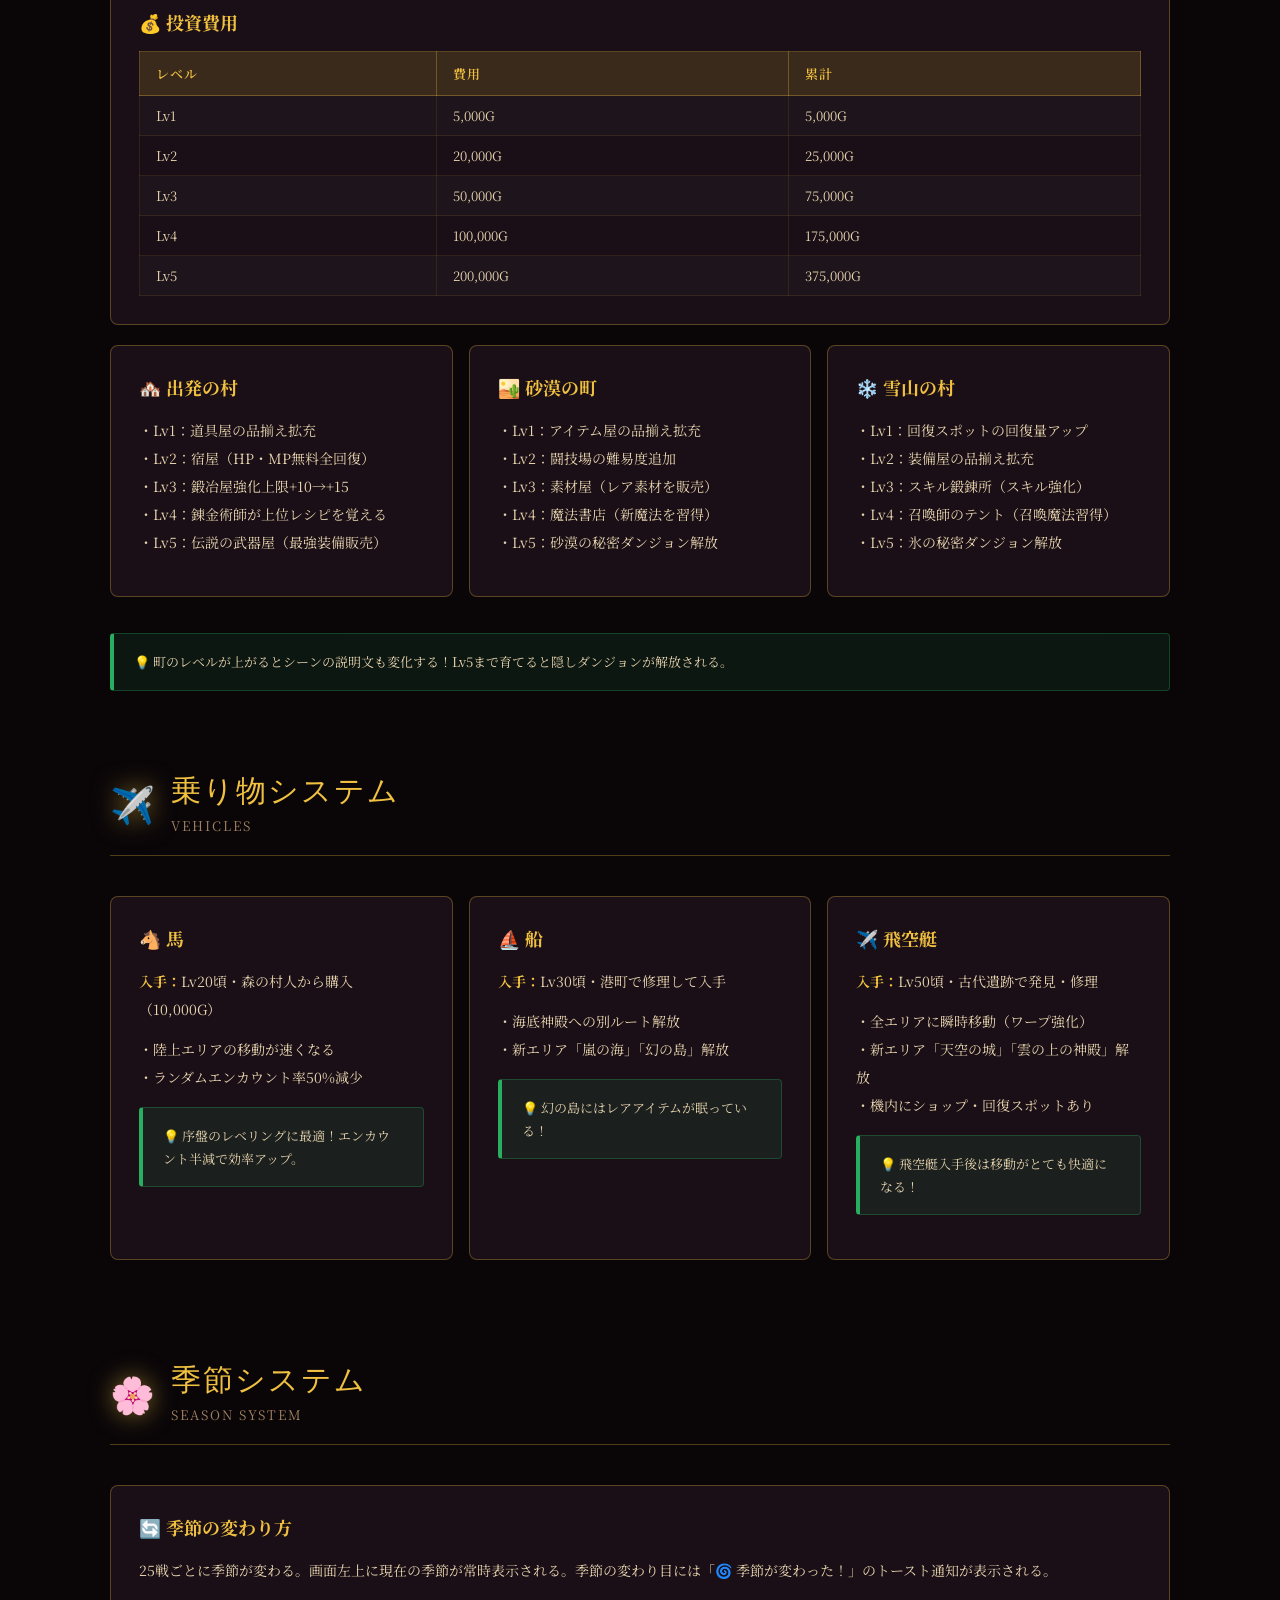
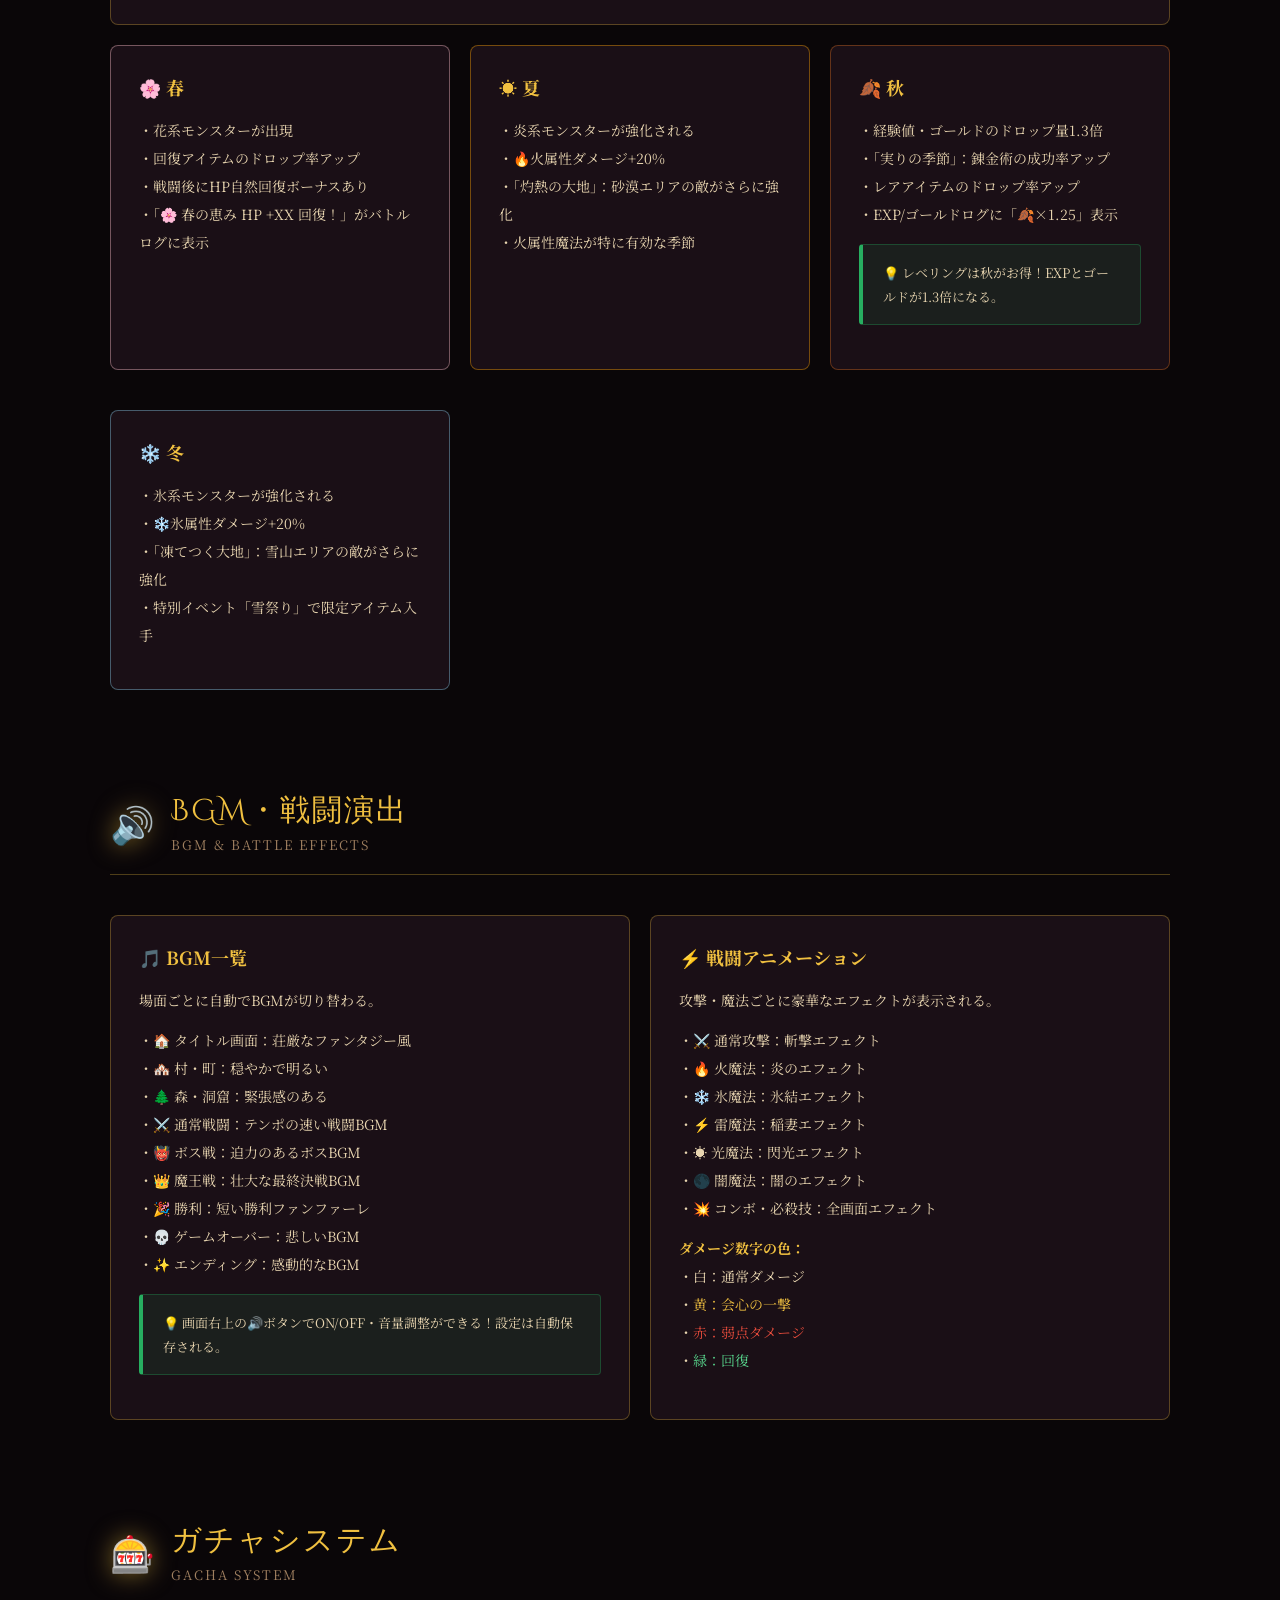
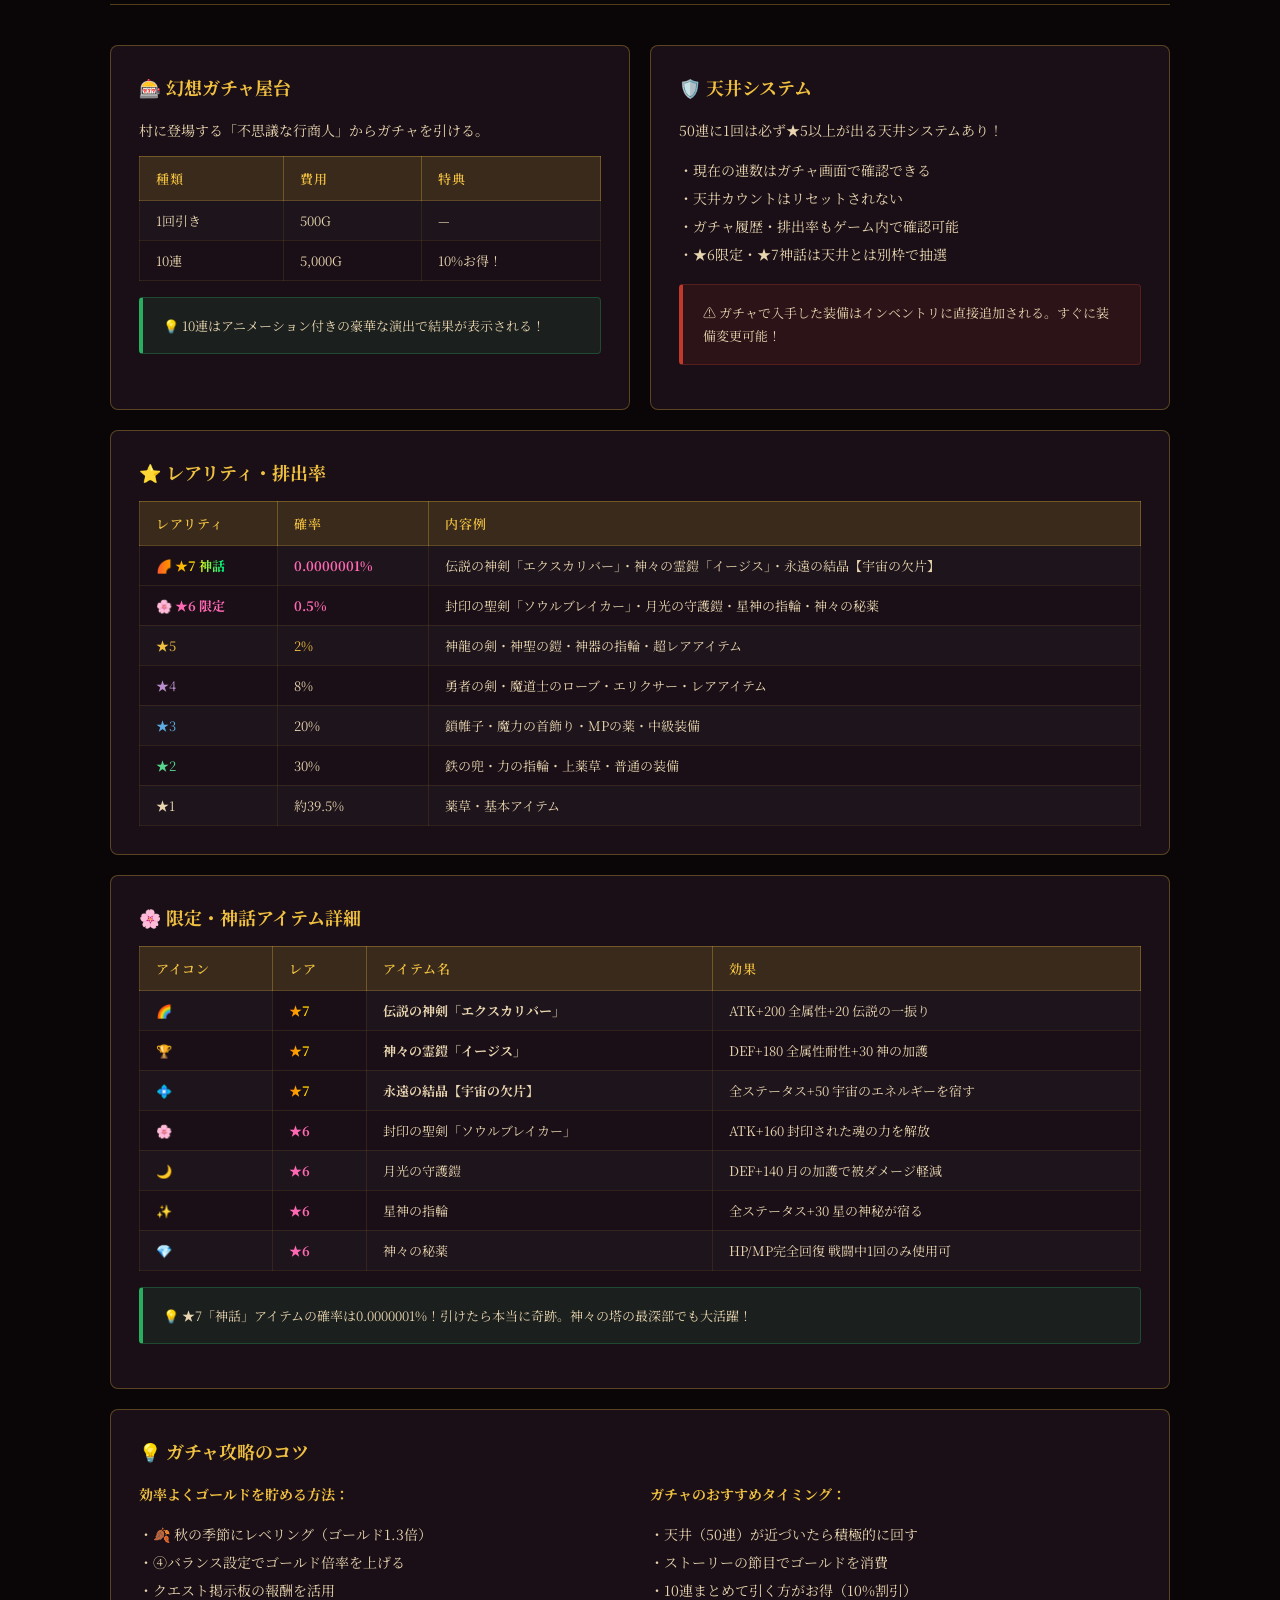
==== commit 16ca3c1c: "Add files via upload" ====
--- a/index.html
+++ b/index.html
@@ -607,6 +607,7 @@
           ✨ 聖なる加護：全体HP回復<br>
           💥 渾身の一撃：大ダメージ
         </div>
+        <div class="tip" style="font-size:0.78em;margin-top:6px">⚔️装備変更・好感度・HP/MP回復が正常に動作するようになりました！</div>
       </div>
 
       <div class="char-card">
@@ -725,15 +726,24 @@
       <div class="boss-name" style="color:var(--gold)">👑 魔王 ダークロス（最終ボス）</div>
       <div class="boss-location">📍 魔王城 最深部</div>
       <p>弱点：<span class="tag tag-light">☀️光（第二形態は3倍！）</span>　吸収：<span class="tag tag-absorb">🌑闇</span></p>
-      <p style="margin-top:10px; margin-bottom:10px">HP半分で第二形態に変身！全ステータスが大幅アップする。</p>
+      <div class="table-wrap" style="margin:10px 0">
+        <table>
+          <tr><th>ステータス</th><th>第一形態</th><th>第二形態（HP2500以下）</th></tr>
+          <tr><td>HP</td><td>5000</td><td>（継続）</td></tr>
+          <tr><td>ATK</td><td>140</td><td><strong style="color:var(--gold)">+50アップ</strong></td></tr>
+          <tr><td>DEF</td><td>70</td><td>変化なし</td></tr>
+          <tr><td>必殺スキル確率</td><td>35%</td><td>35%</td></tr>
+        </table>
+      </div>
       <p><strong style="color:var(--gold)">推奨戦法：</strong><br>
       1. ルナで「星の加護」→全体攻撃力1.5倍<br>
       2. ソラで「弱体の烙印」→魔王を弱体化<br>
       3. ゼフィロスの魔力解放→アルテマで大ダメージ<br>
       4. セラフィナで回復を継続<br>
-      5. 第二形態突入後はアルテマが3倍ダメージ！</p>
+      5. HP2500以下で第二形態突入→アルテマが3倍ダメージ！<br>
+      6. アリアの回復スキルもフル活用しよう</p>
       <div class="warning">闇属性魔法は魔王のHPを回復させてしまう！絶対に使わないこと。</div>
-      <div class="tip">全員絆Lv8以上なら「勇者パーティ究極奥義」を使おう！一発逆転も狙える。</div>
+      <div class="tip">全員絆Lv8以上なら「勇者パーティ究極奥義」を使おう！一発逆転も狙える。ガチャの★6〜★7装備があれば圧勝できる！</div>
     </div>
   </section>
 
@@ -1265,10 +1275,11 @@
 
       <div class="card">
         <div class="card-title">🛡️ 天井システム</div>
-        <p>50連に1回は必ず★5が出る天井システムあり！</p>
+        <p>50連に1回は必ず★5以上が出る天井システムあり！</p>
         <p>・現在の連数はガチャ画面で確認できる<br>
         ・天井カウントはリセットされない<br>
-        ・ガチャ履歴・排出率もゲーム内で確認可能</p>
+        ・ガチャ履歴・排出率もゲーム内で確認可能<br>
+        ・★6限定・★7神話は天井とは別枠で抽選</p>
         <div class="warning">ガチャで入手した装備はインベントリに直接追加される。すぐに装備変更可能！</div>
       </div>
     </div>
@@ -1279,32 +1290,94 @@
         <table>
           <tr><th>レアリティ</th><th>確率</th><th>内容例</th></tr>
           <tr>
+            <td style="background:linear-gradient(90deg,#ff0080,#ff8c00,#ffe600,#00ff80,#00cfff,#cc00ff);-webkit-background-clip:text;-webkit-text-fill-color:transparent;font-weight:bold">🌈 ★7 神話</td>
+            <td style="color:#ff69b4;font-weight:bold">0.0000001%</td>
+            <td>伝説の神剣「エクスカリバー」・神々の霊鎧「イージス」・永遠の結晶【宇宙の欠片】</td>
+          </tr>
+          <tr>
+            <td style="color:#ff69b4;font-weight:bold">🌸 ★6 限定</td>
+            <td style="color:#ff69b4;font-weight:bold">0.5%</td>
+            <td>封印の聖剣「ソウルブレイカー」・月光の守護鎧・星神の指輪・神々の秘薬</td>
+          </tr>
+          <tr>
             <td style="color:var(--gold)">★5</td>
-            <td style="color:var(--gold)">3%</td>
+            <td style="color:var(--gold)">2%</td>
             <td>神龍の剣・神聖の鎧・神器の指輪・超レアアイテム</td>
           </tr>
           <tr>
             <td style="color:#bb8fce">★4</td>
-            <td>12%</td>
+            <td>8%</td>
             <td>勇者の剣・魔道士のローブ・エリクサー・レアアイテム</td>
           </tr>
           <tr>
             <td style="color:#5dade2">★3</td>
-            <td>25%</td>
+            <td>20%</td>
             <td>鎖帷子・魔力の首飾り・MPの薬・中級装備</td>
           </tr>
           <tr>
             <td style="color:#58d68d">★2</td>
-            <td>40%</td>
+            <td>30%</td>
             <td>鉄の兜・力の指輪・上薬草・普通の装備</td>
           </tr>
           <tr>
             <td>★1</td>
-            <td>20%</td>
+            <td>約39.5%</td>
             <td>薬草・基本アイテム</td>
           </tr>
         </table>
       </div>
+    </div>
+
+    <div class="card">
+      <div class="card-title">🌸 限定・神話アイテム詳細</div>
+      <div class="table-wrap">
+        <table>
+          <tr><th>アイコン</th><th>レア</th><th>アイテム名</th><th>効果</th></tr>
+          <tr>
+            <td>🌈</td>
+            <td style="background:linear-gradient(90deg,#ff0080,#ff8c00,#ffe600,#00ff80,#00cfff,#cc00ff);-webkit-background-clip:text;-webkit-text-fill-color:transparent;font-weight:bold">★7</td>
+            <td style="font-weight:bold">伝説の神剣「エクスカリバー」</td>
+            <td>ATK+200 全属性+20 伝説の一振り</td>
+          </tr>
+          <tr>
+            <td>🏆</td>
+            <td style="background:linear-gradient(90deg,#ff0080,#ff8c00,#ffe600,#00ff80,#00cfff,#cc00ff);-webkit-background-clip:text;-webkit-text-fill-color:transparent;font-weight:bold">★7</td>
+            <td style="font-weight:bold">神々の霊鎧「イージス」</td>
+            <td>DEF+180 全属性耐性+30 神の加護</td>
+          </tr>
+          <tr>
+            <td>💠</td>
+            <td style="background:linear-gradient(90deg,#ff0080,#ff8c00,#ffe600,#00ff80,#00cfff,#cc00ff);-webkit-background-clip:text;-webkit-text-fill-color:transparent;font-weight:bold">★7</td>
+            <td style="font-weight:bold">永遠の結晶【宇宙の欠片】</td>
+            <td>全ステータス+50 宇宙のエネルギーを宿す</td>
+          </tr>
+          <tr>
+            <td>🌸</td>
+            <td style="color:#ff69b4;font-weight:bold">★6</td>
+            <td>封印の聖剣「ソウルブレイカー」</td>
+            <td>ATK+160 封印された魂の力を解放</td>
+          </tr>
+          <tr>
+            <td>🌙</td>
+            <td style="color:#ff69b4;font-weight:bold">★6</td>
+            <td>月光の守護鎧</td>
+            <td>DEF+140 月の加護で被ダメージ軽減</td>
+          </tr>
+          <tr>
+            <td>✨</td>
+            <td style="color:#ff69b4;font-weight:bold">★6</td>
+            <td>星神の指輪</td>
+            <td>全ステータス+30 星の神秘が宿る</td>
+          </tr>
+          <tr>
+            <td>💎</td>
+            <td style="color:#ff69b4;font-weight:bold">★6</td>
+            <td>神々の秘薬</td>
+            <td>HP/MP完全回復 戦闘中1回のみ使用可</td>
+          </tr>
+        </table>
+      </div>
+      <div class="tip">★7「神話」アイテムの確率は0.0000001%！引けたら本当に奇跡。神々の塔の最深部でも大活躍！</div>
     </div>
 
     <div class="card">
@@ -1323,7 +1396,8 @@
           <p>・天井（50連）が近づいたら積極的に回す<br>
           ・ストーリーの節目でゴールドを消費<br>
           ・10連まとめて引く方がお得（10%割引）<br>
-          ・★5装備は神々の塔クリアにも役立つ</p>
+          ・★6以上の装備は神々の塔最深部で大活躍！<br>
+          ・★7神話は0.0000001%…引けたら神引き！🌈</p>
         </div>
       </div>
     </div>
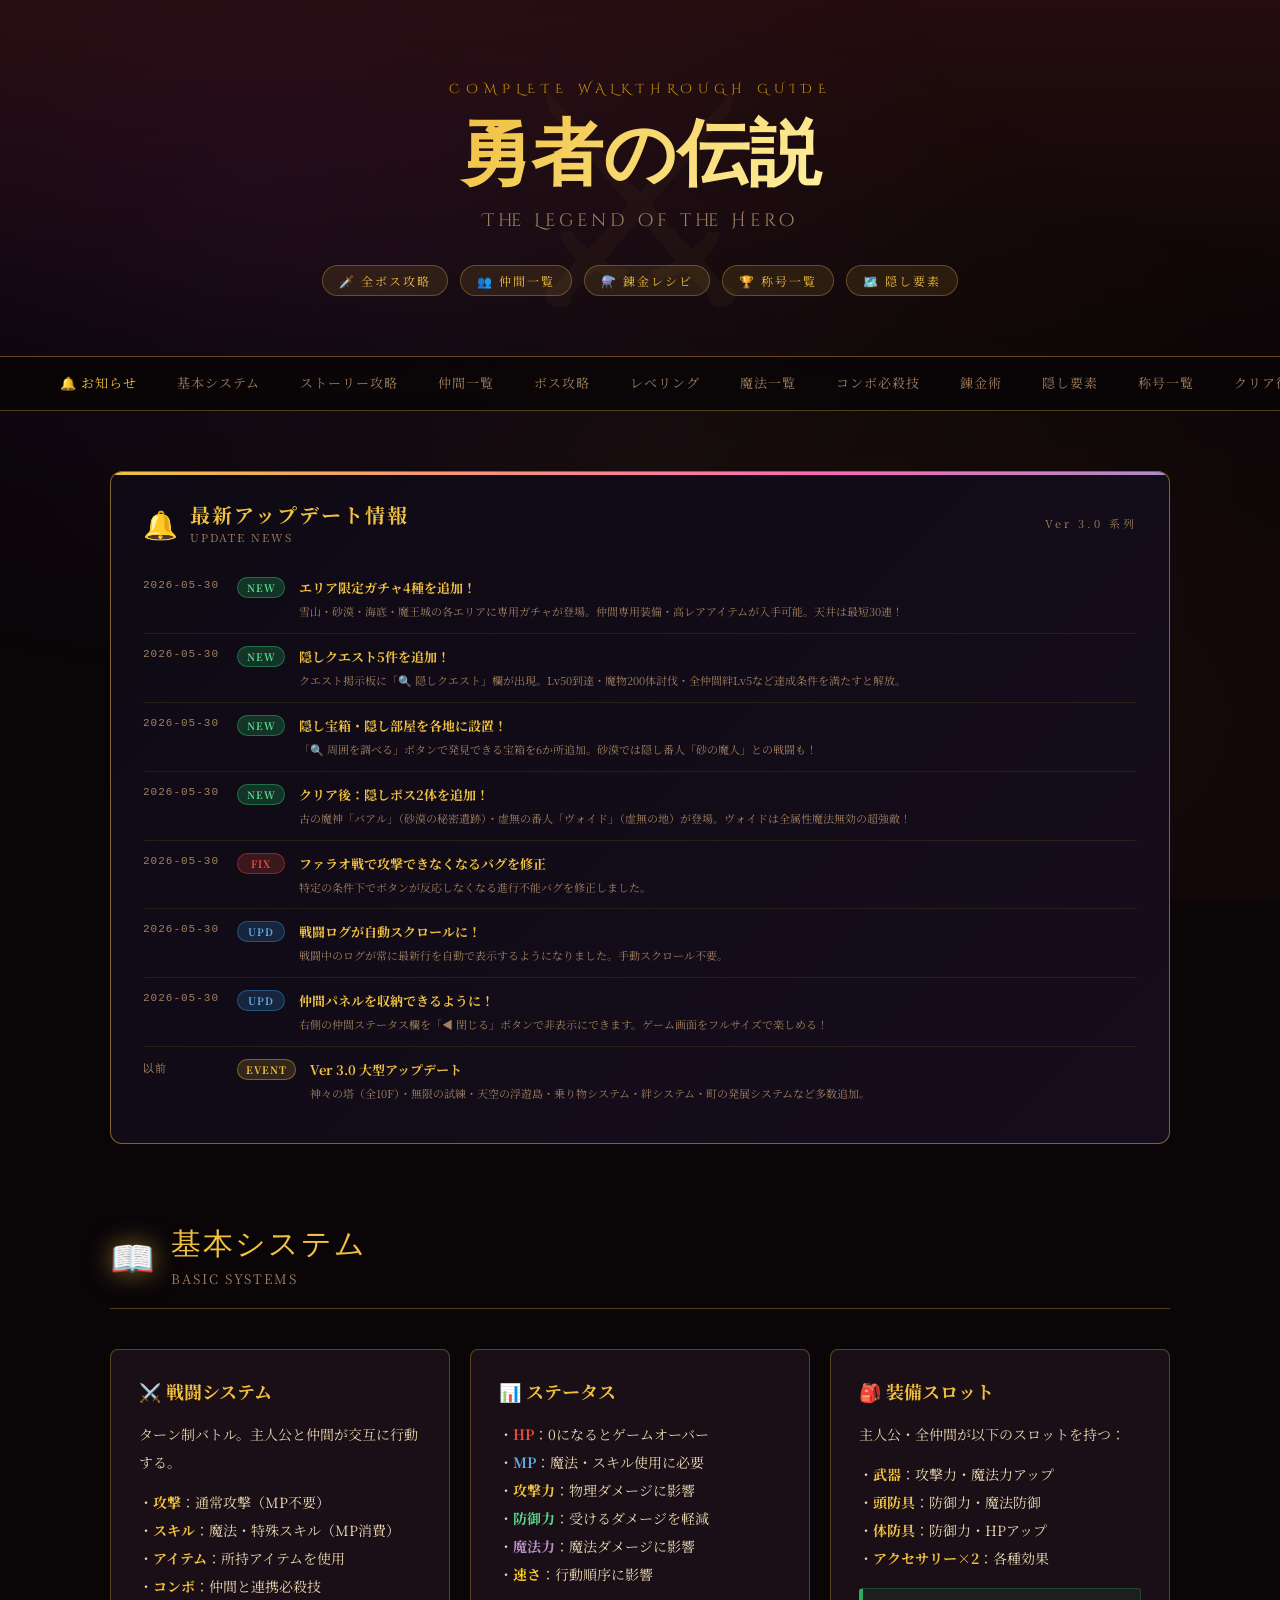
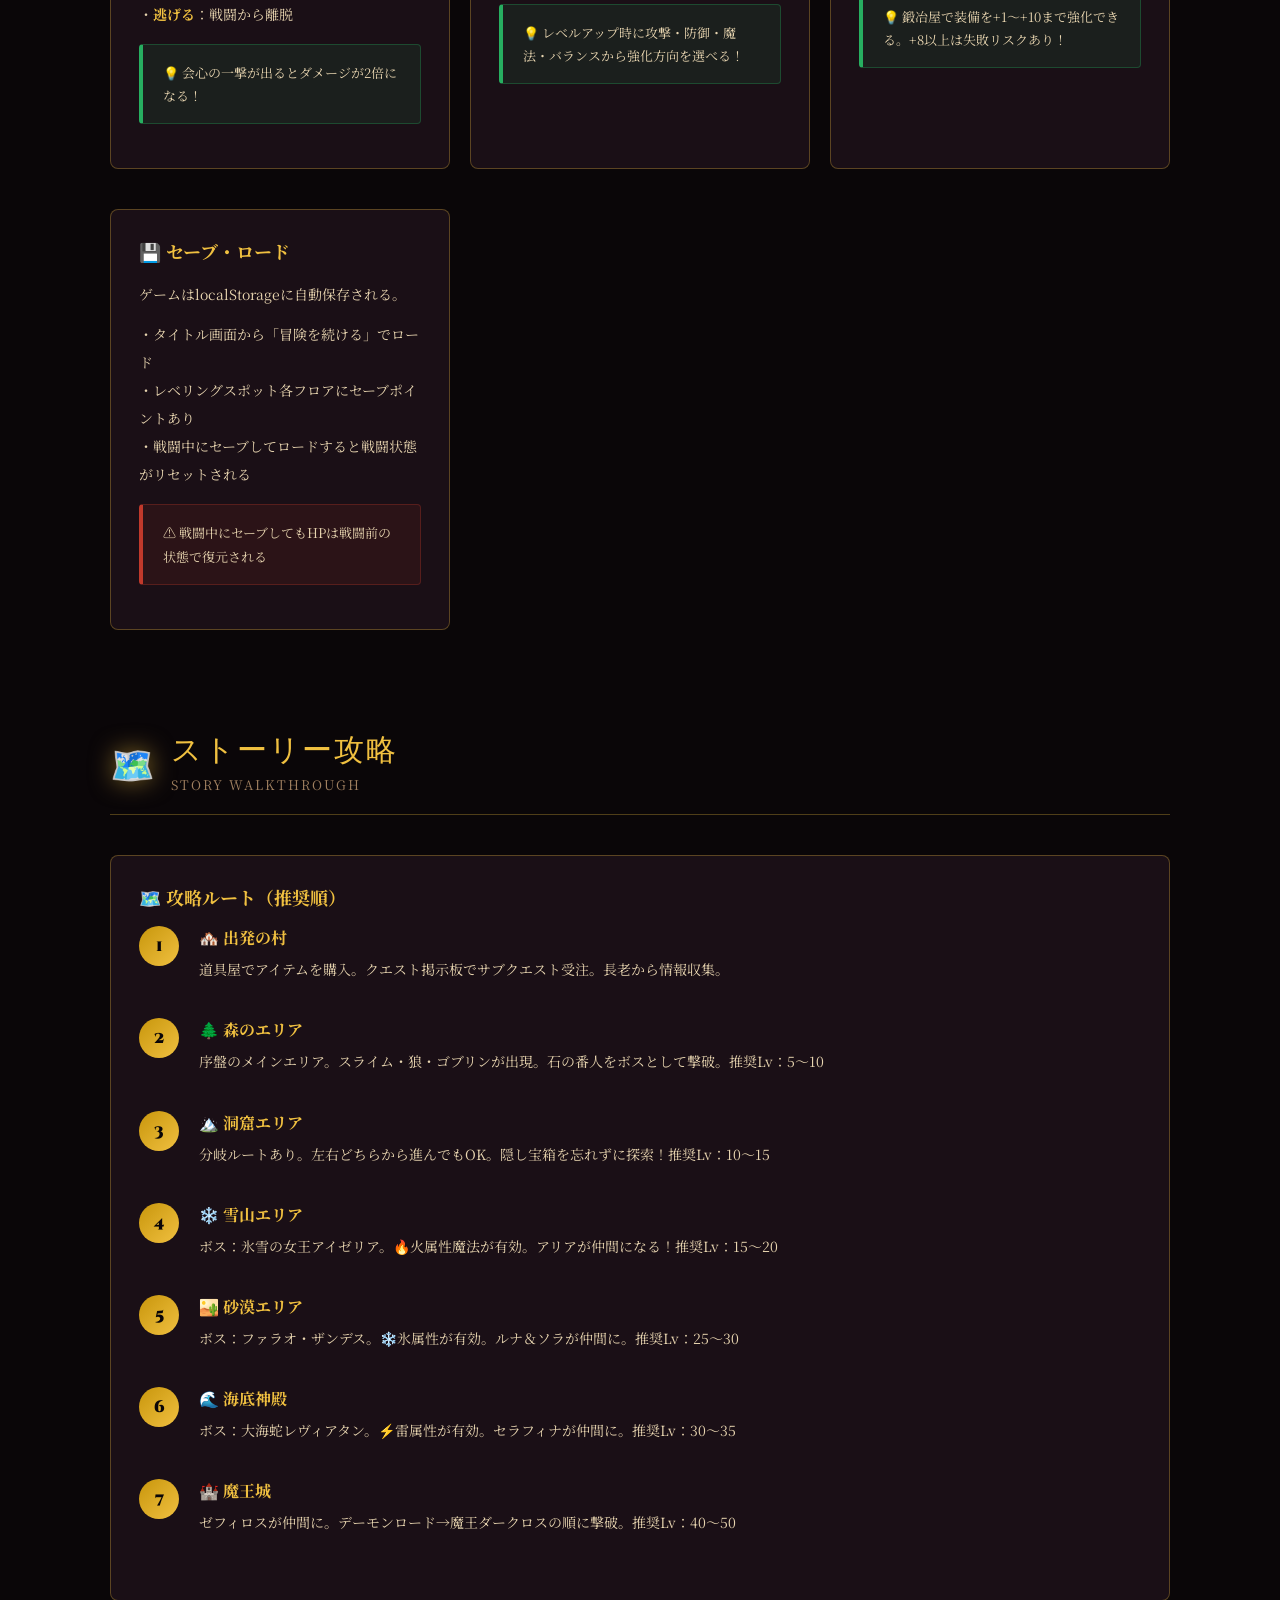
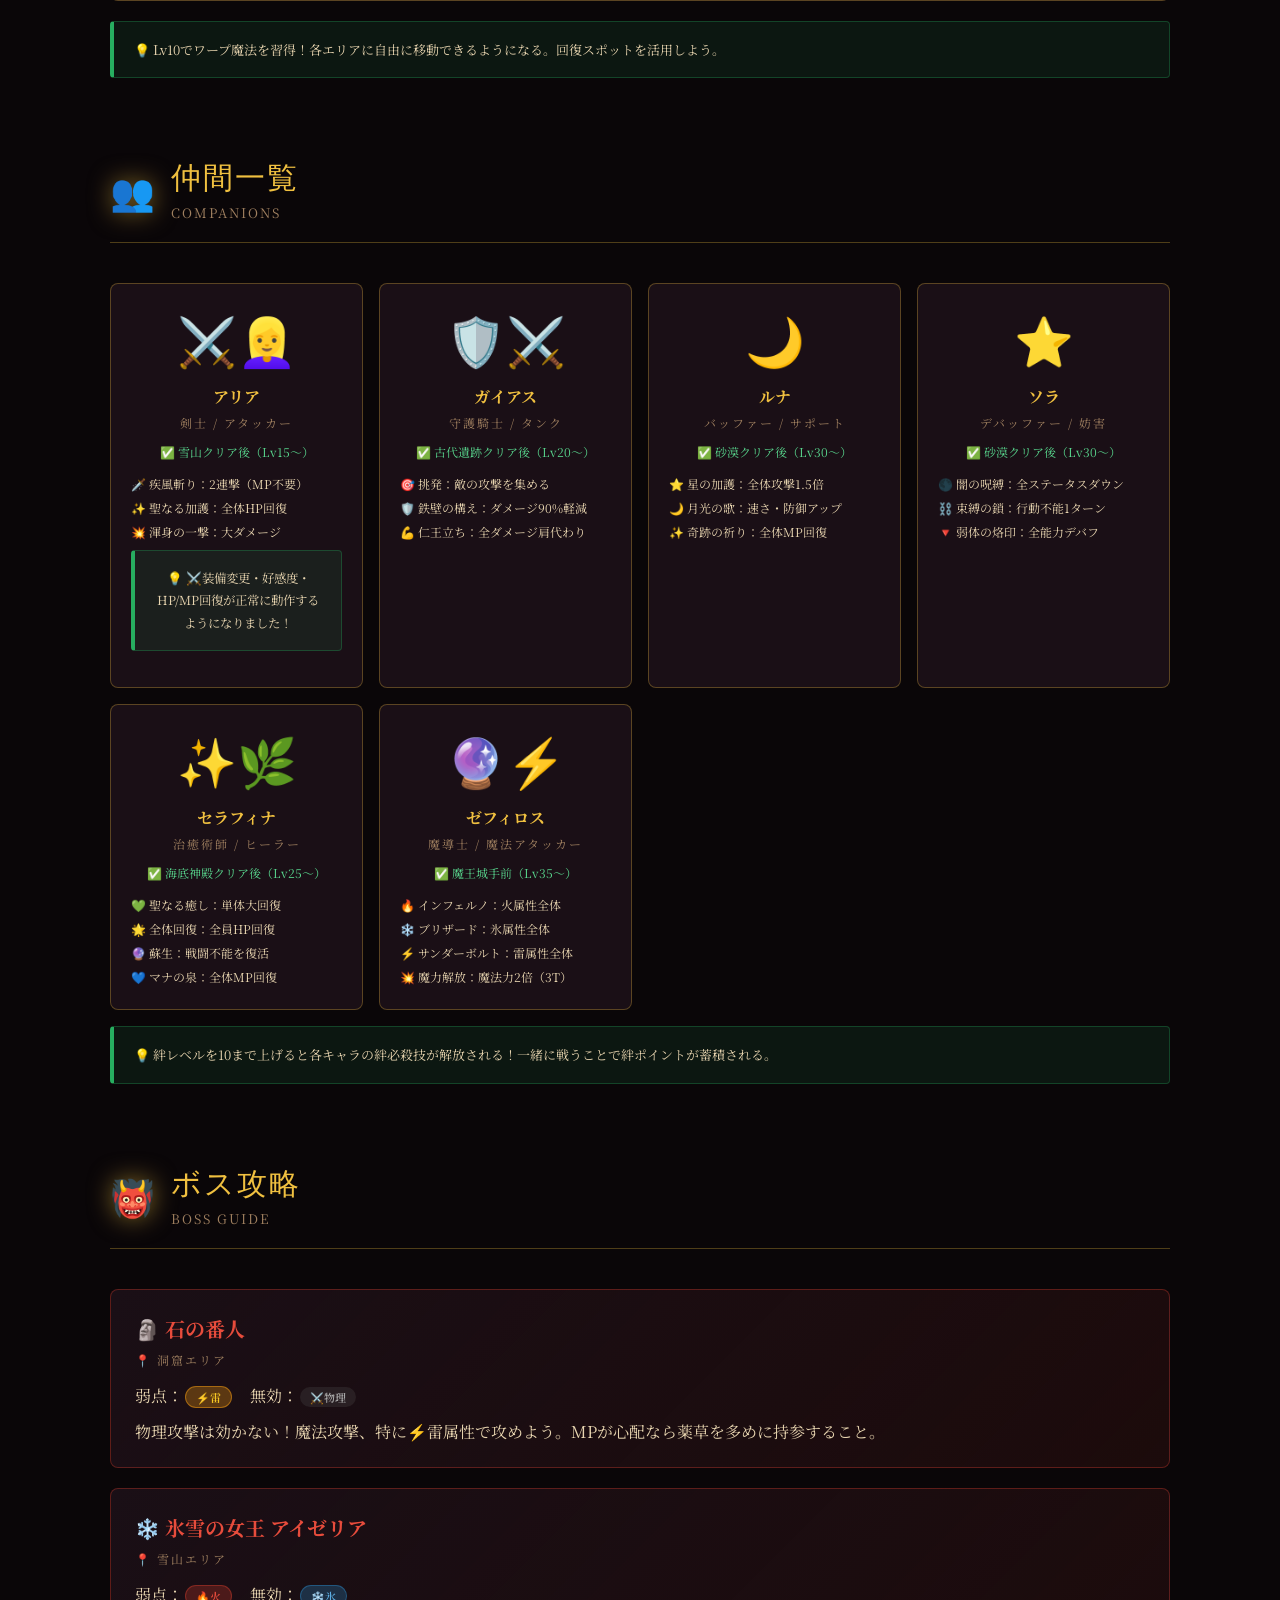
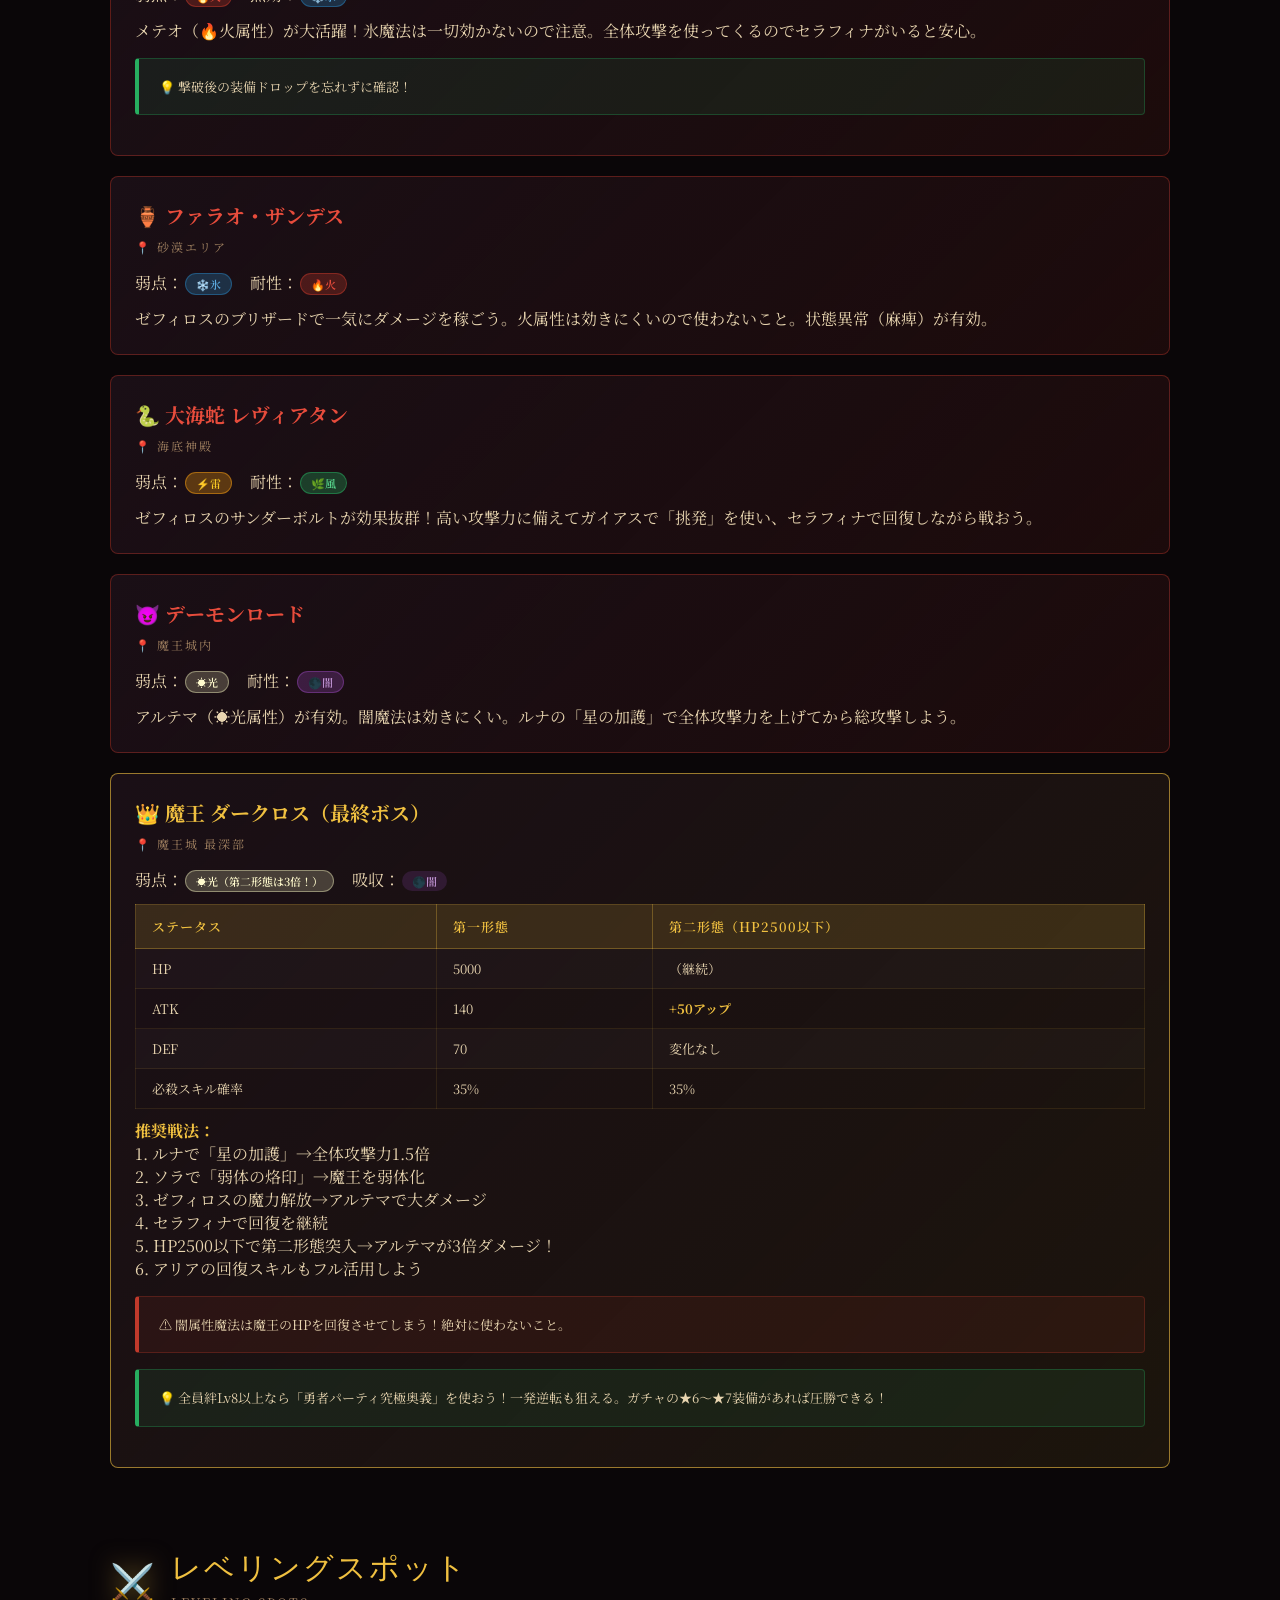
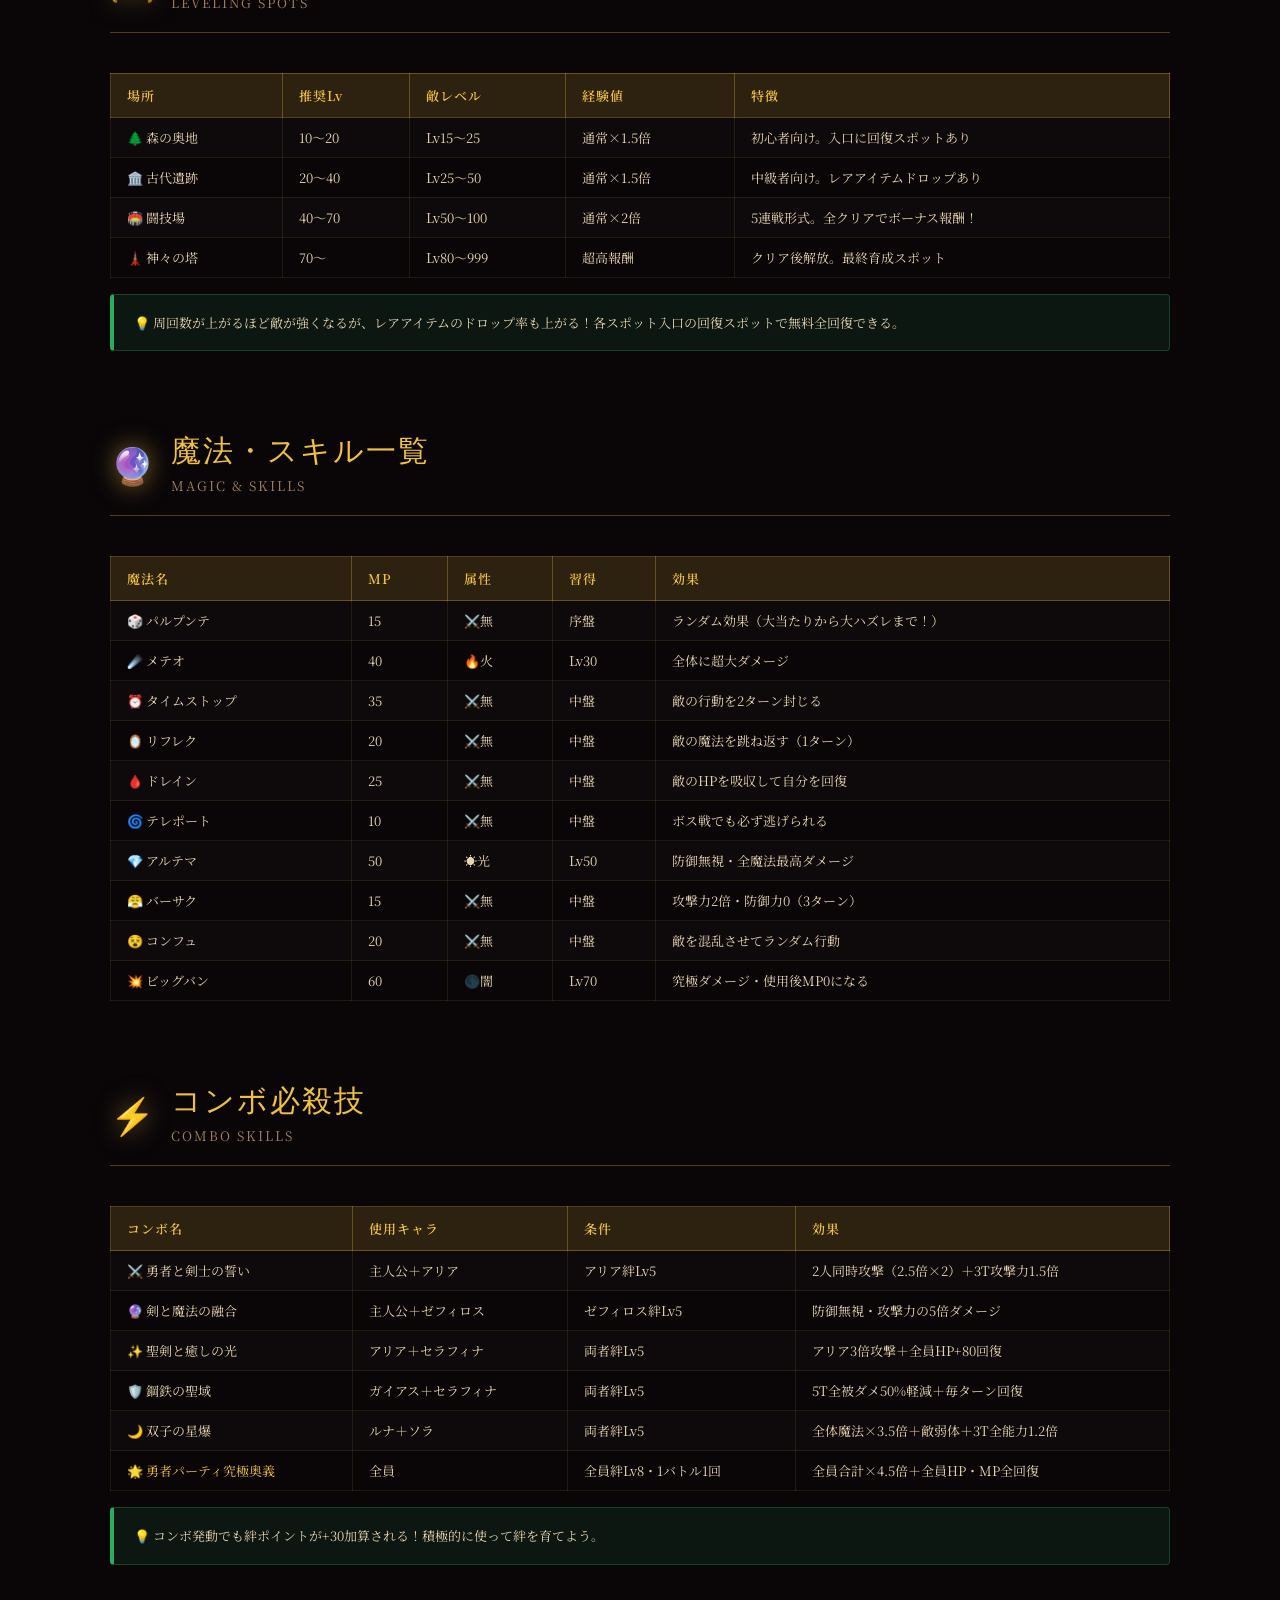
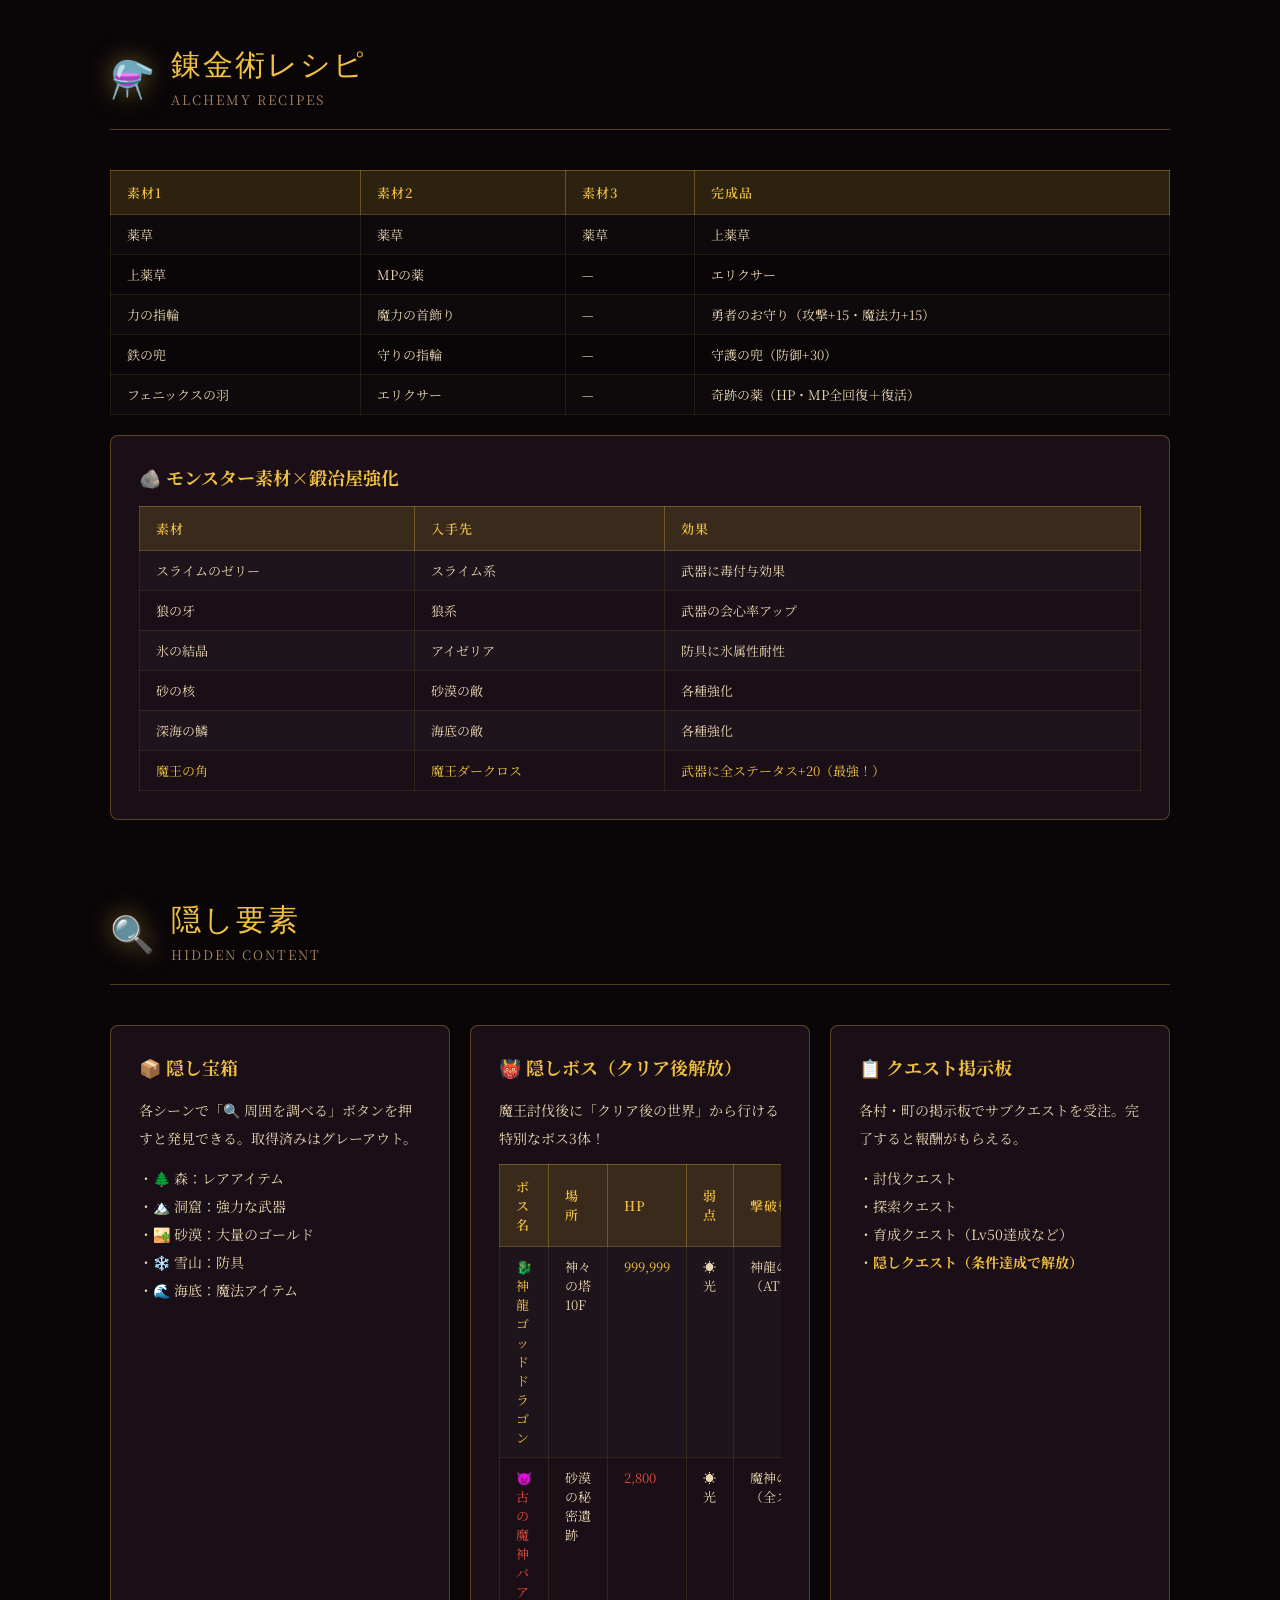
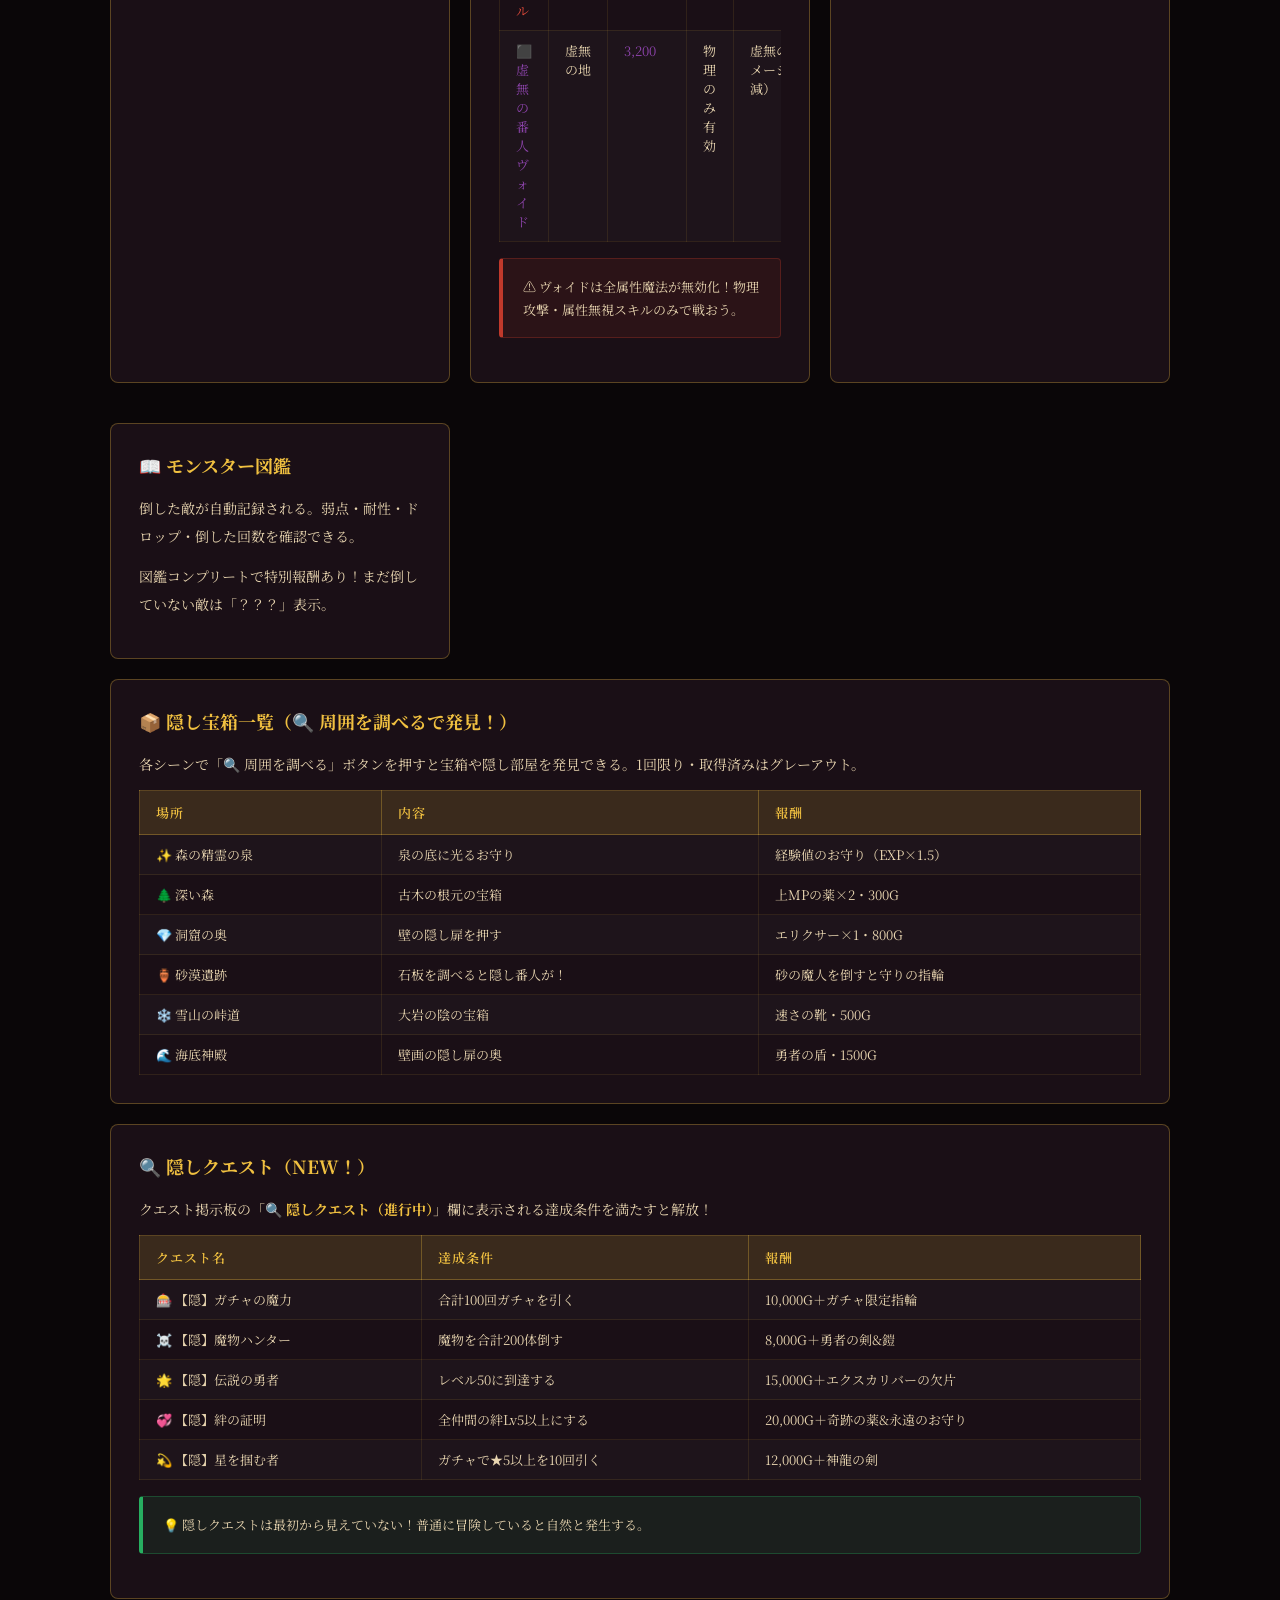
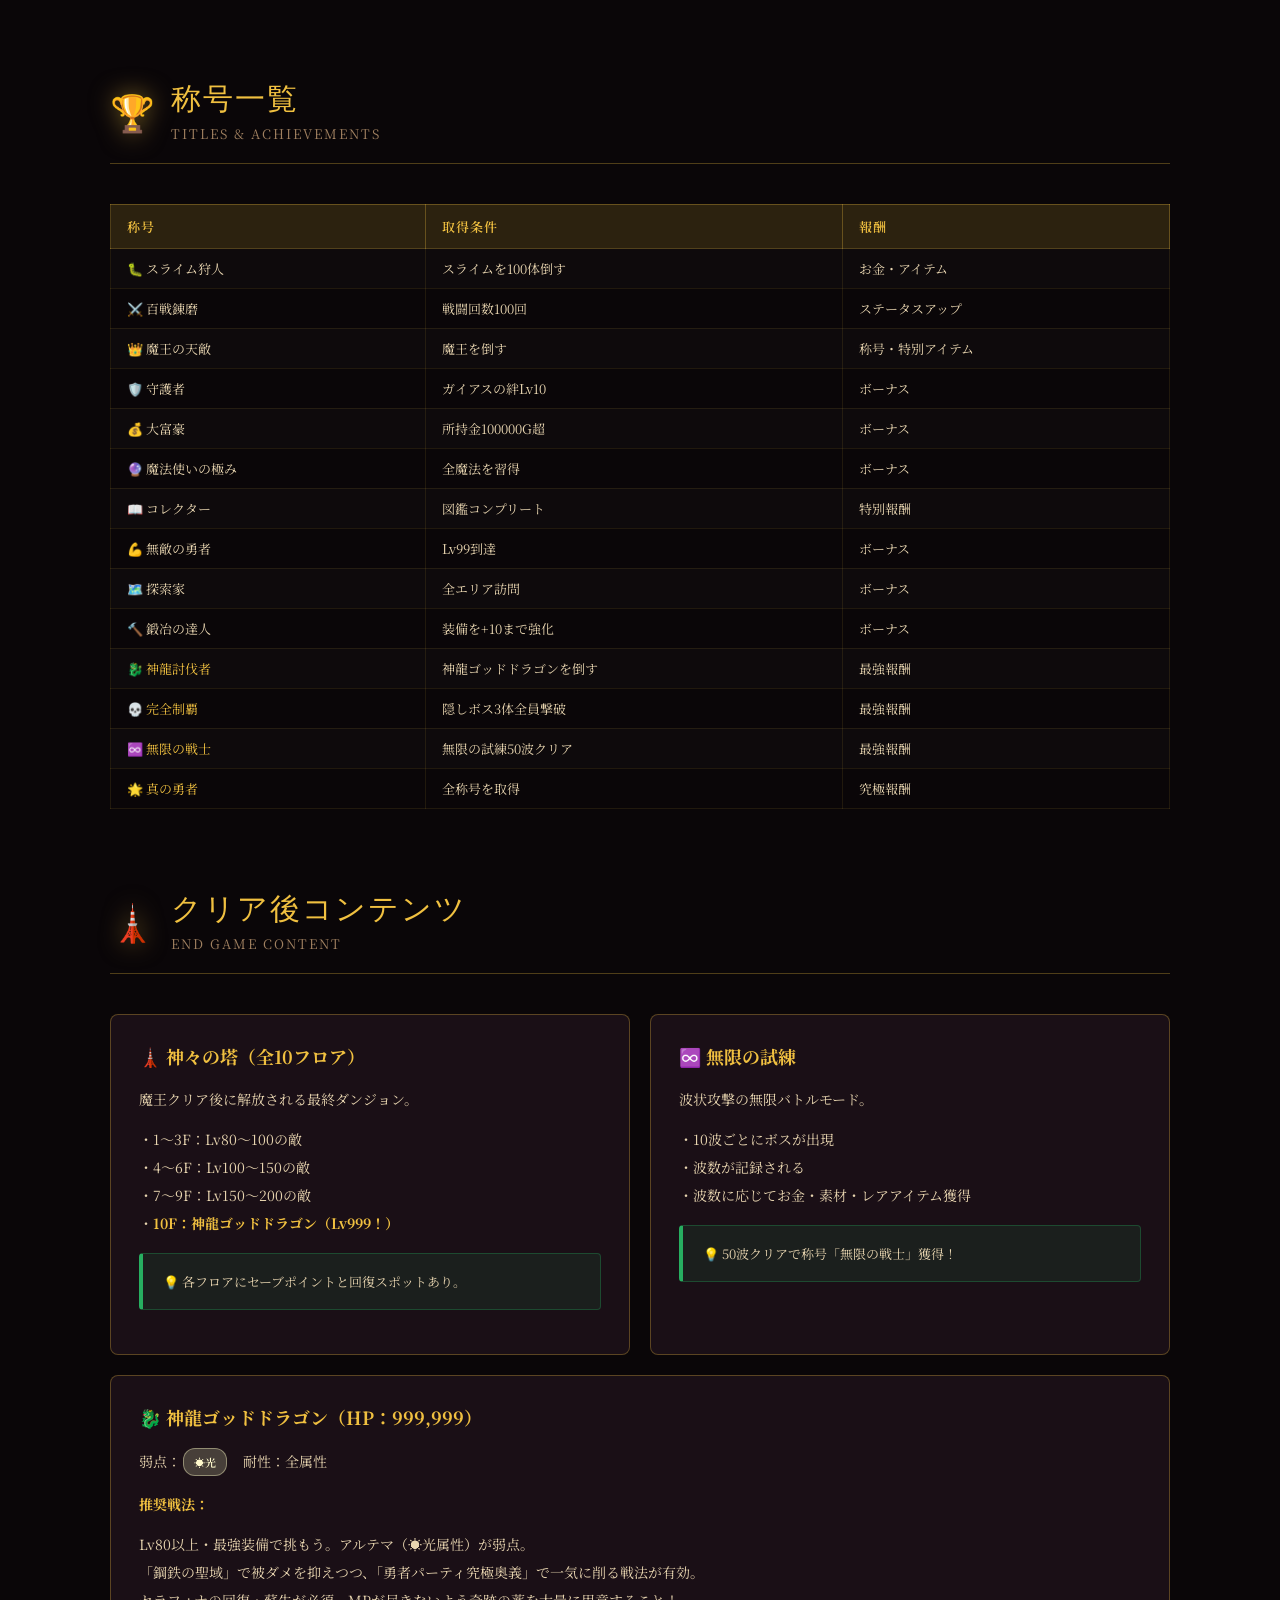
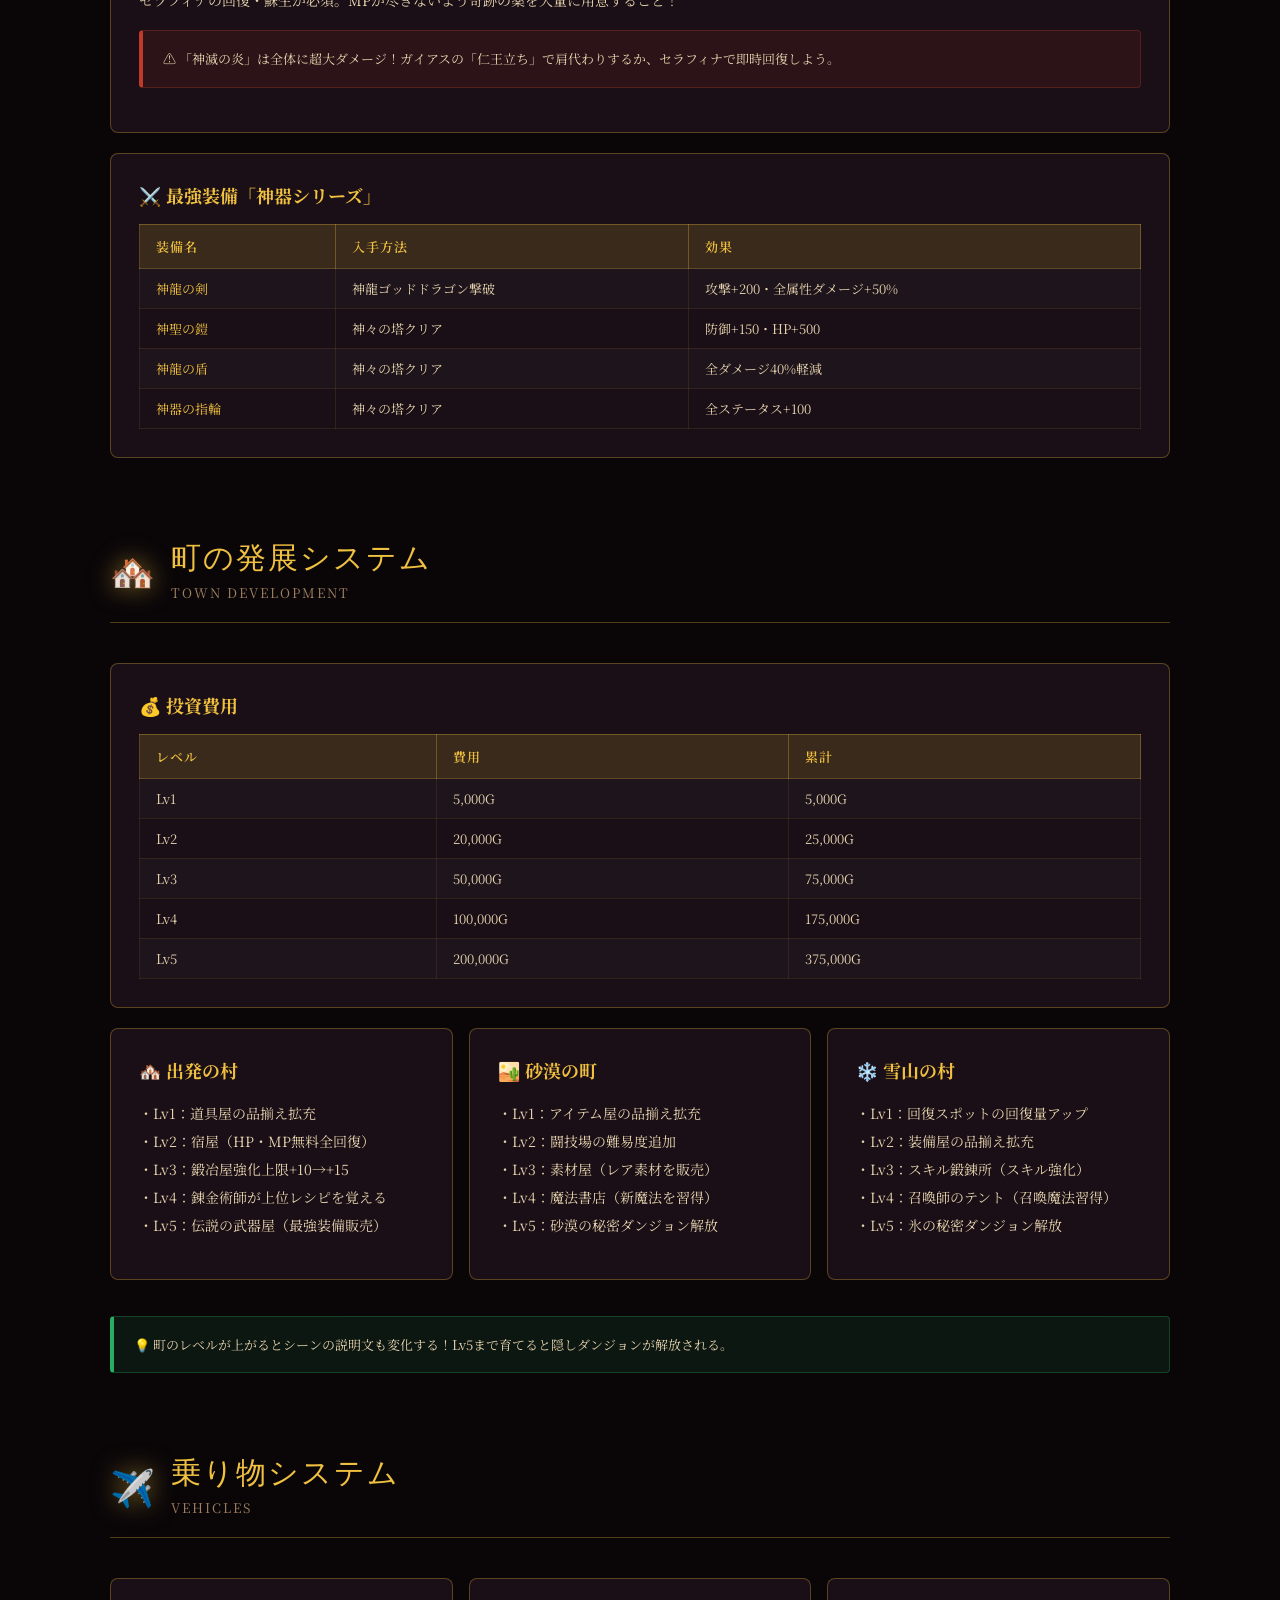
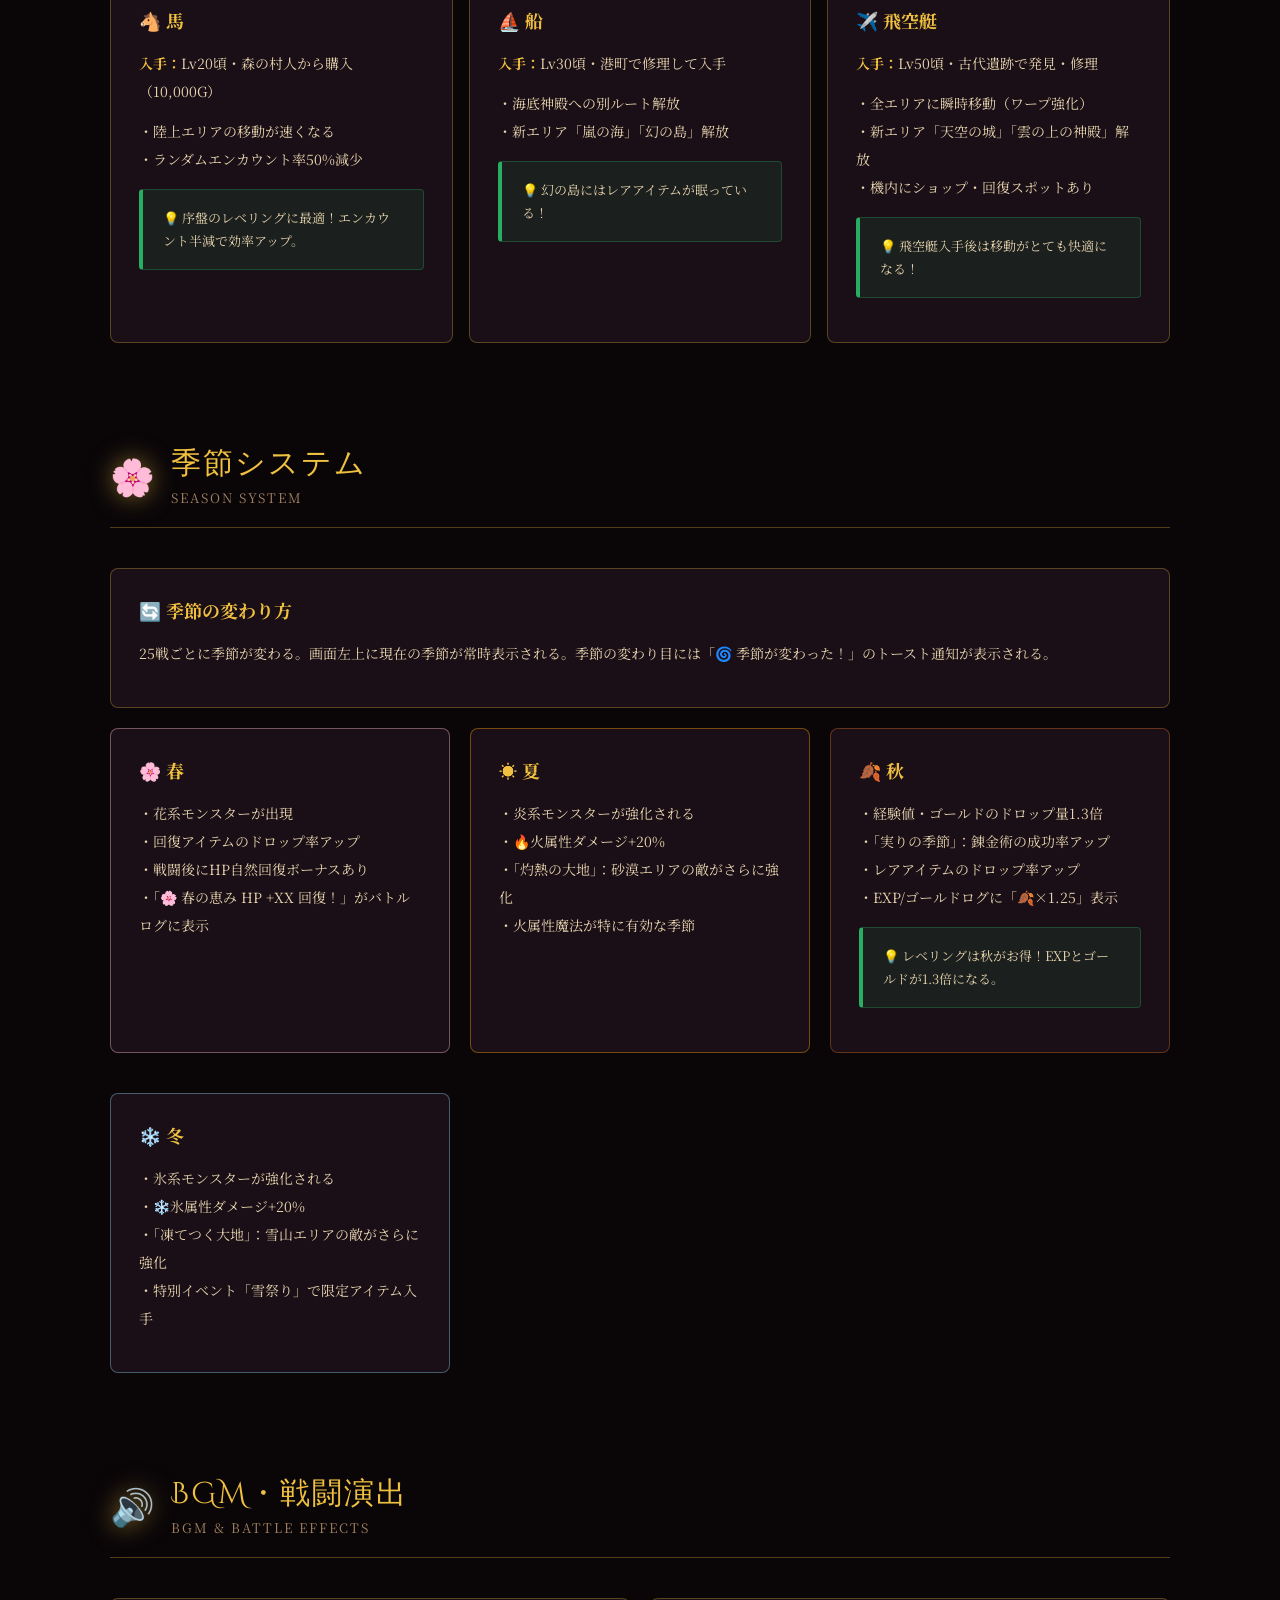
==== commit 644c3ff7: "Add files via upload" ====
--- a/index.html
+++ b/index.html
@@ -420,6 +420,86 @@
   ::-webkit-scrollbar-track { background: var(--bg-deep); }
   ::-webkit-scrollbar-thumb { background: var(--gold-dark); border-radius: 3px; }
 
+  /* ── お知らせ欄 ── */
+  .news-section {
+    background: linear-gradient(135deg, #0e0a14 0%, #160d1c 100%);
+    border: 1px solid rgba(240,192,64,0.5);
+    border-radius: 12px;
+    padding: 28px 32px;
+    margin-bottom: 40px;
+    position: relative;
+    overflow: hidden;
+  }
+  .news-section::before {
+    content: '';
+    position: absolute;
+    top: 0; left: 0; right: 0;
+    height: 3px;
+    background: linear-gradient(90deg, #f0c040, #ff69b4, #5dade2, #f0c040);
+    background-size: 200% auto;
+    animation: shimmer 3s linear infinite;
+  }
+  .news-header {
+    display: flex;
+    align-items: center;
+    gap: 12px;
+    margin-bottom: 20px;
+    flex-wrap: wrap;
+  }
+  .news-header-icon { font-size: 28px; }
+  .news-header-title {
+    font-size: 20px;
+    font-weight: bold;
+    color: var(--gold);
+    letter-spacing: 2px;
+  }
+  .news-header-sub {
+    font-size: 11px;
+    color: var(--text-dim);
+    letter-spacing: 3px;
+    margin-left: auto;
+  }
+  .news-item {
+    display: flex;
+    gap: 14px;
+    align-items: flex-start;
+    padding: 12px 0;
+    border-bottom: 1px solid rgba(240,192,64,0.1);
+    animation: fadeInUp 0.4s ease both;
+  }
+  .news-item:last-child { border-bottom: none; }
+  .news-date {
+    font-size: 11px;
+    color: var(--text-dim);
+    white-space: nowrap;
+    padding-top: 2px;
+    min-width: 80px;
+    font-family: monospace;
+    letter-spacing: 1px;
+  }
+  .news-tag {
+    font-size: 10px;
+    font-weight: bold;
+    padding: 2px 8px;
+    border-radius: 20px;
+    white-space: nowrap;
+    letter-spacing: 1px;
+    min-width: 48px;
+    text-align: center;
+  }
+  .news-tag.new    { background: rgba(39,174,96,0.25);  color: #58d68d; border: 1px solid rgba(39,174,96,0.5); }
+  .news-tag.fix    { background: rgba(231,76,60,0.2);   color: #e74c3c; border: 1px solid rgba(231,76,60,0.4); }
+  .news-tag.update { background: rgba(52,152,219,0.2);  color: #5dade2; border: 1px solid rgba(52,152,219,0.4); }
+  .news-tag.event  { background: rgba(240,192,64,0.15); color: var(--gold); border: 1px solid rgba(240,192,64,0.4); }
+  .news-body {
+    font-size: 13px;
+    color: var(--text);
+    line-height: 1.7;
+    flex: 1;
+  }
+  .news-body strong { color: var(--gold); }
+  .news-body .sub   { font-size: 11px; color: var(--text-dim); margin-top: 3px; display: block; }
+
   @media (max-width: 600px) {
     .grid-2, .grid-3 { grid-template-columns: 1fr; }
     nav a { padding: 14px 12px; font-size: 11px; }
@@ -443,6 +523,7 @@
 
 <nav>
   <ul>
+    <li><a href="#news" style="color:var(--gold)">🔔 お知らせ</a></li>
     <li><a href="#basics">基本システム</a></li>
     <li><a href="#story">ストーリー攻略</a></li>
     <li><a href="#companions">仲間一覧</a></li>
@@ -463,6 +544,93 @@
 </nav>
 
 <main>
+
+  <!-- ── お知らせ・更新情報 ── -->
+  <section id="news" style="padding-top:0">
+    <div class="news-section">
+      <div class="news-header">
+        <div class="news-header-icon">🔔</div>
+        <div>
+          <div class="news-header-title">最新アップデート情報</div>
+          <div style="font-size:11px;color:var(--text-dim);letter-spacing:2px">UPDATE NEWS</div>
+        </div>
+        <div class="news-header-sub">Ver 3.0 系列</div>
+      </div>
+
+      <div class="news-item">
+        <div class="news-date">2026-05-30</div>
+        <div class="news-tag new">NEW</div>
+        <div class="news-body">
+          <strong>エリア限定ガチャ4種を追加！</strong>
+          <span class="sub">雪山・砂漠・海底・魔王城の各エリアに専用ガチャが登場。仲間専用装備・高レアアイテムが入手可能。天井は最短30連！</span>
+        </div>
+      </div>
+
+      <div class="news-item">
+        <div class="news-date">2026-05-30</div>
+        <div class="news-tag new">NEW</div>
+        <div class="news-body">
+          <strong>隠しクエスト5件を追加！</strong>
+          <span class="sub">クエスト掲示板に「🔍 隠しクエスト」欄が出現。Lv50到達・魔物200体討伐・全仲間絆Lv5など達成条件を満たすと解放。</span>
+        </div>
+      </div>
+
+      <div class="news-item">
+        <div class="news-date">2026-05-30</div>
+        <div class="news-tag new">NEW</div>
+        <div class="news-body">
+          <strong>隠し宝箱・隠し部屋を各地に設置！</strong>
+          <span class="sub">「🔍 周囲を調べる」ボタンで発見できる宝箱を6か所追加。砂漠では隠し番人「砂の魔人」との戦闘も！</span>
+        </div>
+      </div>
+
+      <div class="news-item">
+        <div class="news-date">2026-05-30</div>
+        <div class="news-tag new">NEW</div>
+        <div class="news-body">
+          <strong>クリア後：隠しボス2体を追加！</strong>
+          <span class="sub">古の魔神「バアル」（砂漠の秘密遺跡）・虚無の番人「ヴォイド」（虚無の地）が登場。ヴォイドは全属性魔法無効の超強敵！</span>
+        </div>
+      </div>
+
+      <div class="news-item">
+        <div class="news-date">2026-05-30</div>
+        <div class="news-tag fix">FIX</div>
+        <div class="news-body">
+          <strong>ファラオ戦で攻撃できなくなるバグを修正</strong>
+          <span class="sub">特定の条件下でボタンが反応しなくなる進行不能バグを修正しました。</span>
+        </div>
+      </div>
+
+      <div class="news-item">
+        <div class="news-date">2026-05-30</div>
+        <div class="news-tag update">UPD</div>
+        <div class="news-body">
+          <strong>戦闘ログが自動スクロールに！</strong>
+          <span class="sub">戦闘中のログが常に最新行を自動で表示するようになりました。手動スクロール不要。</span>
+        </div>
+      </div>
+
+      <div class="news-item">
+        <div class="news-date">2026-05-30</div>
+        <div class="news-tag update">UPD</div>
+        <div class="news-body">
+          <strong>仲間パネルを収納できるように！</strong>
+          <span class="sub">右側の仲間ステータス欄を「◀ 閉じる」ボタンで非表示にできます。ゲーム画面をフルサイズで楽しめる！</span>
+        </div>
+      </div>
+
+      <div class="news-item">
+        <div class="news-date">以前</div>
+        <div class="news-tag event">EVENT</div>
+        <div class="news-body">
+          <strong>Ver 3.0 大型アップデート</strong>
+          <span class="sub">神々の塔（全10F）・無限の試練・天空の浮遊島・乗り物システム・絆システム・町の発展システムなど多数追加。</span>
+        </div>
+      </div>
+
+    </div>
+  </section>
 
   <!-- 基本システム -->
   <section id="basics">
@@ -956,19 +1124,26 @@
       </div>
 
       <div class="card">
-        <div class="card-title">🚪 隠し部屋</div>
-        <p>特定のシーンで調べると隠し部屋が出現。強敵がいるので要注意！</p>
-        <p>・砂漠の隠し部屋：古の魔神バアル（Lv70以上）<br>　→撃破で「魔神の指輪」（全ステータス+50）<br>
-        ・隠しマップ最深部：虚無の番人ヴォイド<br>　→撃破で「虚無の鎧」（ダメージ30%軽減）</p>
+        <div class="card-title">👹 隠しボス（クリア後解放）</div>
+        <p>魔王討伐後に「クリア後の世界」から行ける特別なボス3体！</p>
+        <div class="table-wrap">
+          <table>
+            <tr><th>ボス名</th><th>場所</th><th>HP</th><th>弱点</th><th>撃破報酬</th></tr>
+            <tr><td style="color:var(--gold)">🐉 神龍ゴッドドラゴン</td><td>神々の塔10F</td><td style="color:var(--gold)">999,999</td><td>☀️光</td><td>神龍の剣（ATK+200）</td></tr>
+            <tr><td style="color:#e74c3c">👿 古の魔神バアル</td><td>砂漠の秘密遺跡</td><td style="color:#e74c3c">2,800</td><td>☀️光</td><td>魔神の指輪（全ステ+50）</td></tr>
+            <tr><td style="color:#8e44ad">⬛ 虚無の番人ヴォイド</td><td>虚無の地</td><td style="color:#8e44ad">3,200</td><td>物理のみ有効</td><td>虚無の鎧（ダメージ30%軽減）</td></tr>
+          </table>
+        </div>
+        <div class="warning">ヴォイドは全属性魔法が無効化！物理攻撃・属性無視スキルのみで戦おう。</div>
       </div>
 
       <div class="card">
         <div class="card-title">📋 クエスト掲示板</div>
         <p>各村・町の掲示板でサブクエストを受注。完了すると報酬がもらえる。</p>
         <p>・討伐クエスト<br>
-        ・素材収集クエスト<br>
         ・探索クエスト<br>
-        ・育成クエスト（Lv50達成など）</p>
+        ・育成クエスト（Lv50達成など）<br>
+        ・<strong style="color:var(--gold)">隠しクエスト（条件達成で解放）</strong></p>
       </div>
 
       <div class="card">
@@ -976,6 +1151,38 @@
         <p>倒した敵が自動記録される。弱点・耐性・ドロップ・倒した回数を確認できる。</p>
         <p>図鑑コンプリートで特別報酬あり！まだ倒していない敵は「？？？」表示。</p>
       </div>
+    </div>
+
+    <div class="card">
+      <div class="card-title">📦 隠し宝箱一覧（🔍 周囲を調べるで発見！）</div>
+      <p>各シーンで「🔍 周囲を調べる」ボタンを押すと宝箱や隠し部屋を発見できる。1回限り・取得済みはグレーアウト。</p>
+      <div class="table-wrap">
+        <table>
+          <tr><th>場所</th><th>内容</th><th>報酬</th></tr>
+          <tr><td>✨ 森の精霊の泉</td><td>泉の底に光るお守り</td><td>経験値のお守り（EXP×1.5）</td></tr>
+          <tr><td>🌲 深い森</td><td>古木の根元の宝箱</td><td>上MPの薬×2・300G</td></tr>
+          <tr><td>💎 洞窟の奥</td><td>壁の隠し扉を押す</td><td>エリクサー×1・800G</td></tr>
+          <tr><td>🏺 砂漠遺跡</td><td>石板を調べると隠し番人が！</td><td>砂の魔人を倒すと守りの指輪</td></tr>
+          <tr><td>❄️ 雪山の峠道</td><td>大岩の陰の宝箱</td><td>速さの靴・500G</td></tr>
+          <tr><td>🌊 海底神殿</td><td>壁画の隠し扉の奥</td><td>勇者の盾・1500G</td></tr>
+        </table>
+      </div>
+    </div>
+
+    <div class="card">
+      <div class="card-title" style="color:var(--gold)">🔍 隠しクエスト（NEW！）</div>
+      <p>クエスト掲示板の「<strong style="color:var(--gold)">🔍 隠しクエスト（進行中）</strong>」欄に表示される達成条件を満たすと解放！</p>
+      <div class="table-wrap">
+        <table>
+          <tr><th>クエスト名</th><th>達成条件</th><th>報酬</th></tr>
+          <tr><td>🎰 【隠】ガチャの魔力</td><td>合計100回ガチャを引く</td><td>10,000G＋ガチャ限定指輪</td></tr>
+          <tr><td>☠️ 【隠】魔物ハンター</td><td>魔物を合計200体倒す</td><td>8,000G＋勇者の剣&amp;鎧</td></tr>
+          <tr><td>🌟 【隠】伝説の勇者</td><td>レベル50に到達する</td><td>15,000G＋エクスカリバーの欠片</td></tr>
+          <tr><td>💞 【隠】絆の証明</td><td>全仲間の絆Lv5以上にする</td><td>20,000G＋奇跡の薬&amp;永遠のお守り</td></tr>
+          <tr><td>💫 【隠】星を掴む者</td><td>ガチャで★5以上を10回引く</td><td>12,000G＋神龍の剣</td></tr>
+        </table>
+      </div>
+      <div class="tip">隠しクエストは最初から見えていない！普通に冒険していると自然と発生する。</div>
     </div>
   </section>
 
@@ -1401,6 +1608,51 @@
         </div>
       </div>
     </div>
+
+    <div class="card" style="border-color:rgba(100,200,255,0.4)">
+      <div class="card-title" style="color:#5dade2">🗺️ エリア限定ガチャ（NEW！）</div>
+      <p>各エリアに設置された限定ガチャ！その土地専用の装備・<strong style="color:#ff69b4">仲間専用アイテム</strong>が手に入る。</p>
+      <div class="table-wrap">
+        <table>
+          <tr><th>ガチャ名</th><th>場所</th><th>1回</th><th>10連</th><th>天井</th><th>★5確率</th></tr>
+          <tr><td>❄️ 雪山の氷晶ガチャ</td><td>雪山・氷の城</td><td>600G</td><td>5,400G</td><td>40連</td><td>3%</td></tr>
+          <tr><td>🏺 砂漠の秘宝ガチャ</td><td>砂漠エリア</td><td>700G</td><td>6,300G</td><td>40連</td><td>3%</td></tr>
+          <tr><td>🌊 海底神殿の宝ガチャ</td><td>海・港エリア</td><td>800G</td><td>7,200G</td><td>40連</td><td>3.5%</td></tr>
+          <tr><td style="color:var(--gold)">💀 魔王城の禁断ガチャ</td><td>魔王城</td><td>1,000G</td><td>9,000G</td><td style="color:var(--gold)">30連（短い！）</td><td style="color:var(--gold)">4%</td></tr>
+        </table>
+      </div>
+      <div class="tip">エリアガチャは通常ガチャとは別カウント！天井・履歴も独立して管理される。</div>
+    </div>
+
+    <div class="card" style="border-color:rgba(255,105,180,0.4)">
+      <div class="card-title" style="color:#ff69b4">💠 エリア限定アイテム一覧（仲間専用含む）</div>
+      <div class="table-wrap">
+        <table>
+          <tr><th>アイコン</th><th>アイテム名</th><th>エリア</th><th>レア</th><th>効果</th><th>備考</th></tr>
+          <tr><td>❄️</td><td>猛吹雪の剣</td><td>雪山</td><td style="color:var(--gold)">★5</td><td>ATK+120 氷属性+50%</td><td>—</td></tr>
+          <tr><td>🧊</td><td>極地の鎧</td><td>雪山</td><td style="color:var(--gold)">★5</td><td>DEF+100 氷耐性+50%</td><td>—</td></tr>
+          <tr><td>🏹</td><td style="color:#ff69b4">アリアの氷晶弓</td><td>雪山</td><td style="color:var(--gold)">★5</td><td>ATK+140 MATK+60</td><td style="color:#ff69b4">仲間専用</td></tr>
+          <tr><td>❄️</td><td style="color:#ff69b4">ルナの氷冠</td><td>雪山</td><td style="color:var(--gold)">★5</td><td>MATK+120 速度+20</td><td style="color:#ff69b4">仲間専用</td></tr>
+          <tr><td>💍</td><td>霜の指輪</td><td>雪山</td><td style="color:#bb8fce">★4</td><td>ATK+40 氷属性+25%</td><td>—</td></tr>
+          <tr><td>🌪️</td><td>砂嵐の覇剣</td><td>砂漠</td><td style="color:var(--gold)">★5</td><td>ATK+130 全属性+20%</td><td>—</td></tr>
+          <tr><td>🌅</td><td>蜃気楼のマント</td><td>砂漠</td><td style="color:var(--gold)">★5</td><td>回避率+30% SPD+40</td><td>—</td></tr>
+          <tr><td>🛡️</td><td style="color:#ff69b4">ガイアスの砂漠盾</td><td>砂漠</td><td style="color:var(--gold)">★5</td><td>DEF+130 全ダメ-20%</td><td style="color:#ff69b4">仲間専用</td></tr>
+          <tr><td>⭐</td><td style="color:#ff69b4">ソラの砂の宝珠</td><td>砂漠</td><td style="color:var(--gold)">★5</td><td>MATK+130 MP+100</td><td style="color:#ff69b4">仲間専用</td></tr>
+          <tr><td>🏺</td><td>ファラオの護符</td><td>砂漠</td><td style="color:#bb8fce">★4</td><td>全ステ+30 炎耐性+25%</td><td>—</td></tr>
+          <tr><td>🌊</td><td>潮流の剣</td><td>海底</td><td style="color:var(--gold)">★5</td><td>ATK+110 MATK+50</td><td>—</td></tr>
+          <tr><td>🪸</td><td>珊瑚の鎧</td><td>海底</td><td style="color:var(--gold)">★5</td><td>DEF+90 HP+200</td><td>—</td></tr>
+          <tr><td>🌊</td><td style="color:#ff69b4">セラフィナの海杖</td><td>海底</td><td style="color:var(--gold)">★5</td><td>MATK+150 回復力+50%</td><td style="color:#ff69b4">仲間専用</td></tr>
+          <tr><td>🪸</td><td style="color:#ff69b4">ゼフィロスの珊瑚衣</td><td>海底</td><td style="color:var(--gold)">★5</td><td>MATK+120 MP+80</td><td style="color:#ff69b4">仲間専用</td></tr>
+          <tr><td>🔵</td><td>深海の宝珠</td><td>海底</td><td style="color:#bb8fce">★4</td><td>MATK+70 水属性+30%</td><td>—</td></tr>
+          <tr><td>👿</td><td>魔王城の呪剣</td><td>魔王城</td><td style="color:var(--gold)">★5</td><td>ATK+150 全属性+30%</td><td>—</td></tr>
+          <tr><td>🔱</td><td>魔将の漆黒鎧</td><td>魔王城</td><td style="color:var(--gold)">★5</td><td>DEF+130 HP+300</td><td>—</td></tr>
+          <tr><td>💀</td><td>呪われた覇者の指輪</td><td>魔王城</td><td style="color:var(--gold)">★5</td><td>全ステ+60 HP+200</td><td>—</td></tr>
+          <tr><td>🗡️</td><td style="color:#ff69b4">アリアの闇刃</td><td>魔王城</td><td style="color:var(--gold)">★5</td><td>ATK+160 闇属性+30%</td><td style="color:#ff69b4">仲間専用</td></tr>
+          <tr><td>🌑</td><td style="color:#ff69b4">ルナの廃墟の杖</td><td>魔王城</td><td style="color:var(--gold)">★5</td><td>MATK+160 闇属性+40%</td><td style="color:#ff69b4">仲間専用</td></tr>
+        </table>
+      </div>
+      <div class="warning">⚠️ 仲間専用アイテムは取得後にパーティ加入中の仲間へ自動で反映される</div>
+    </div>
   </section>
 
 </main>
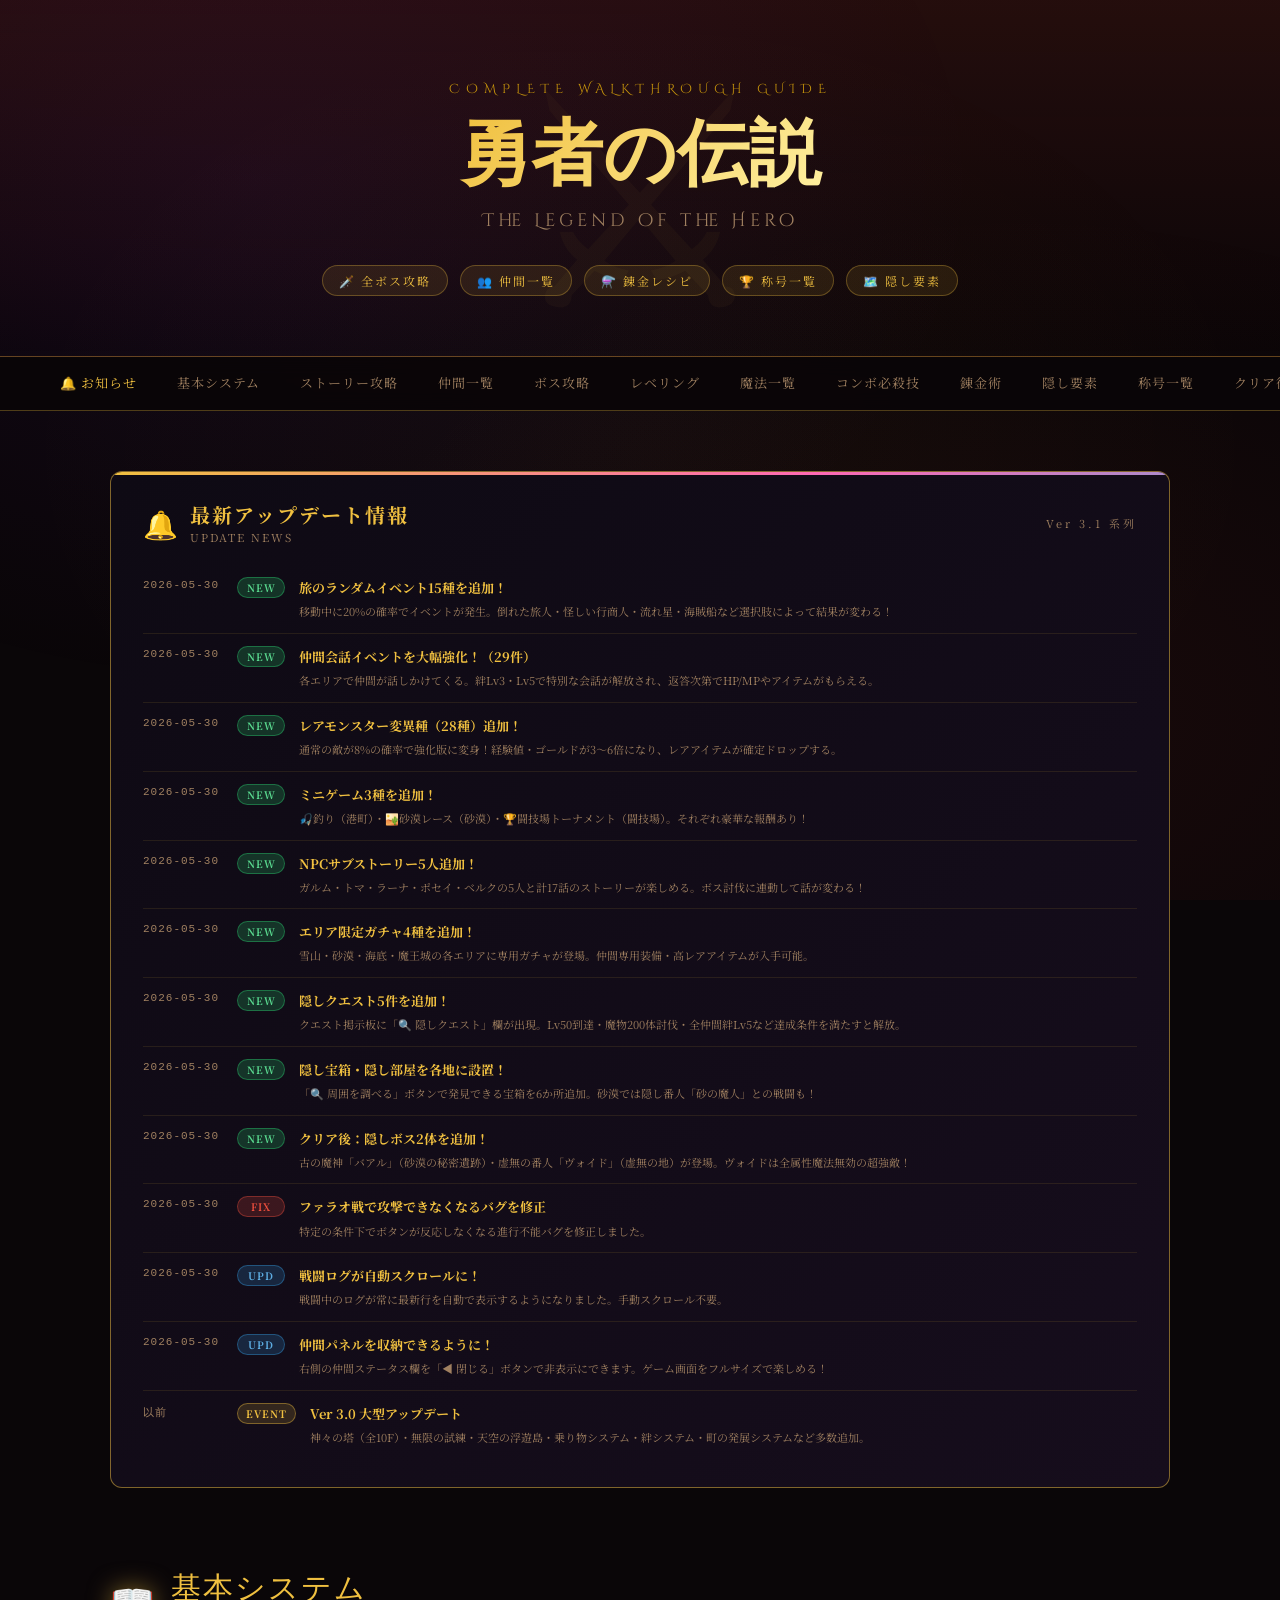
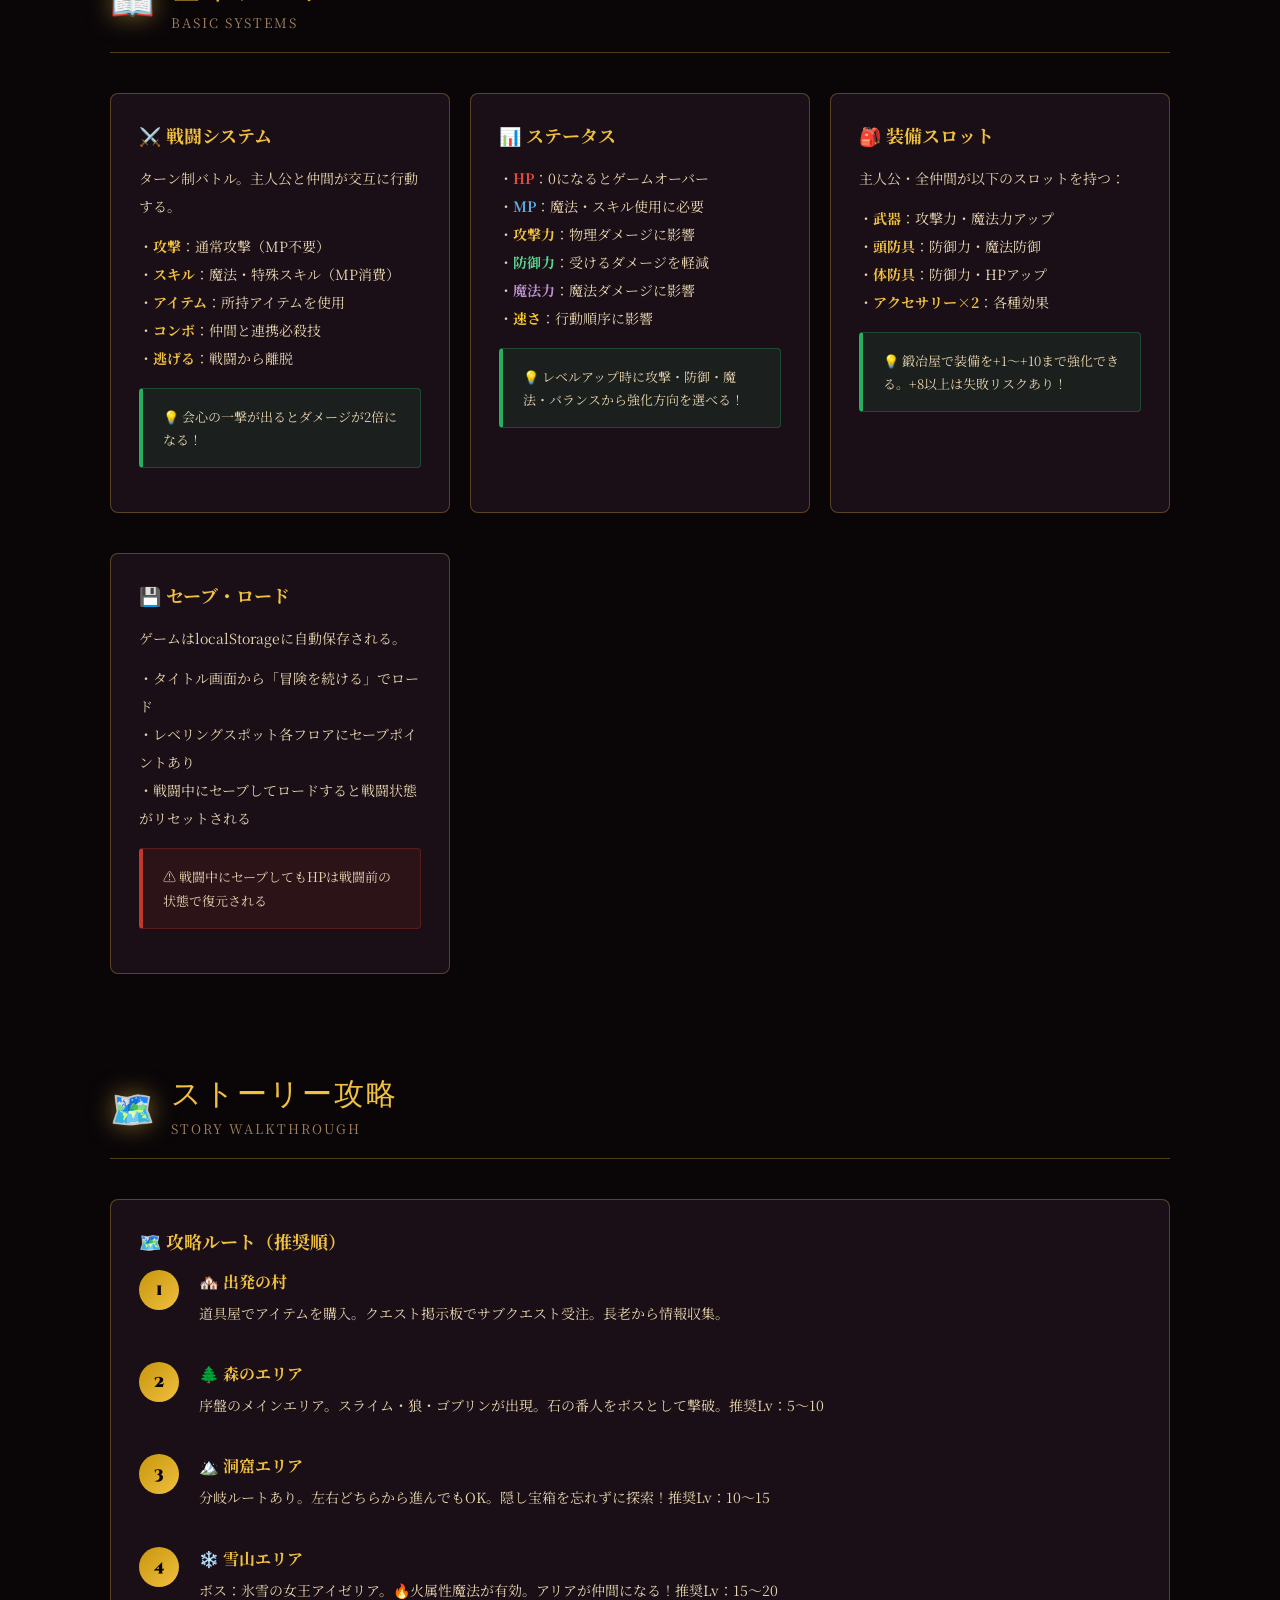
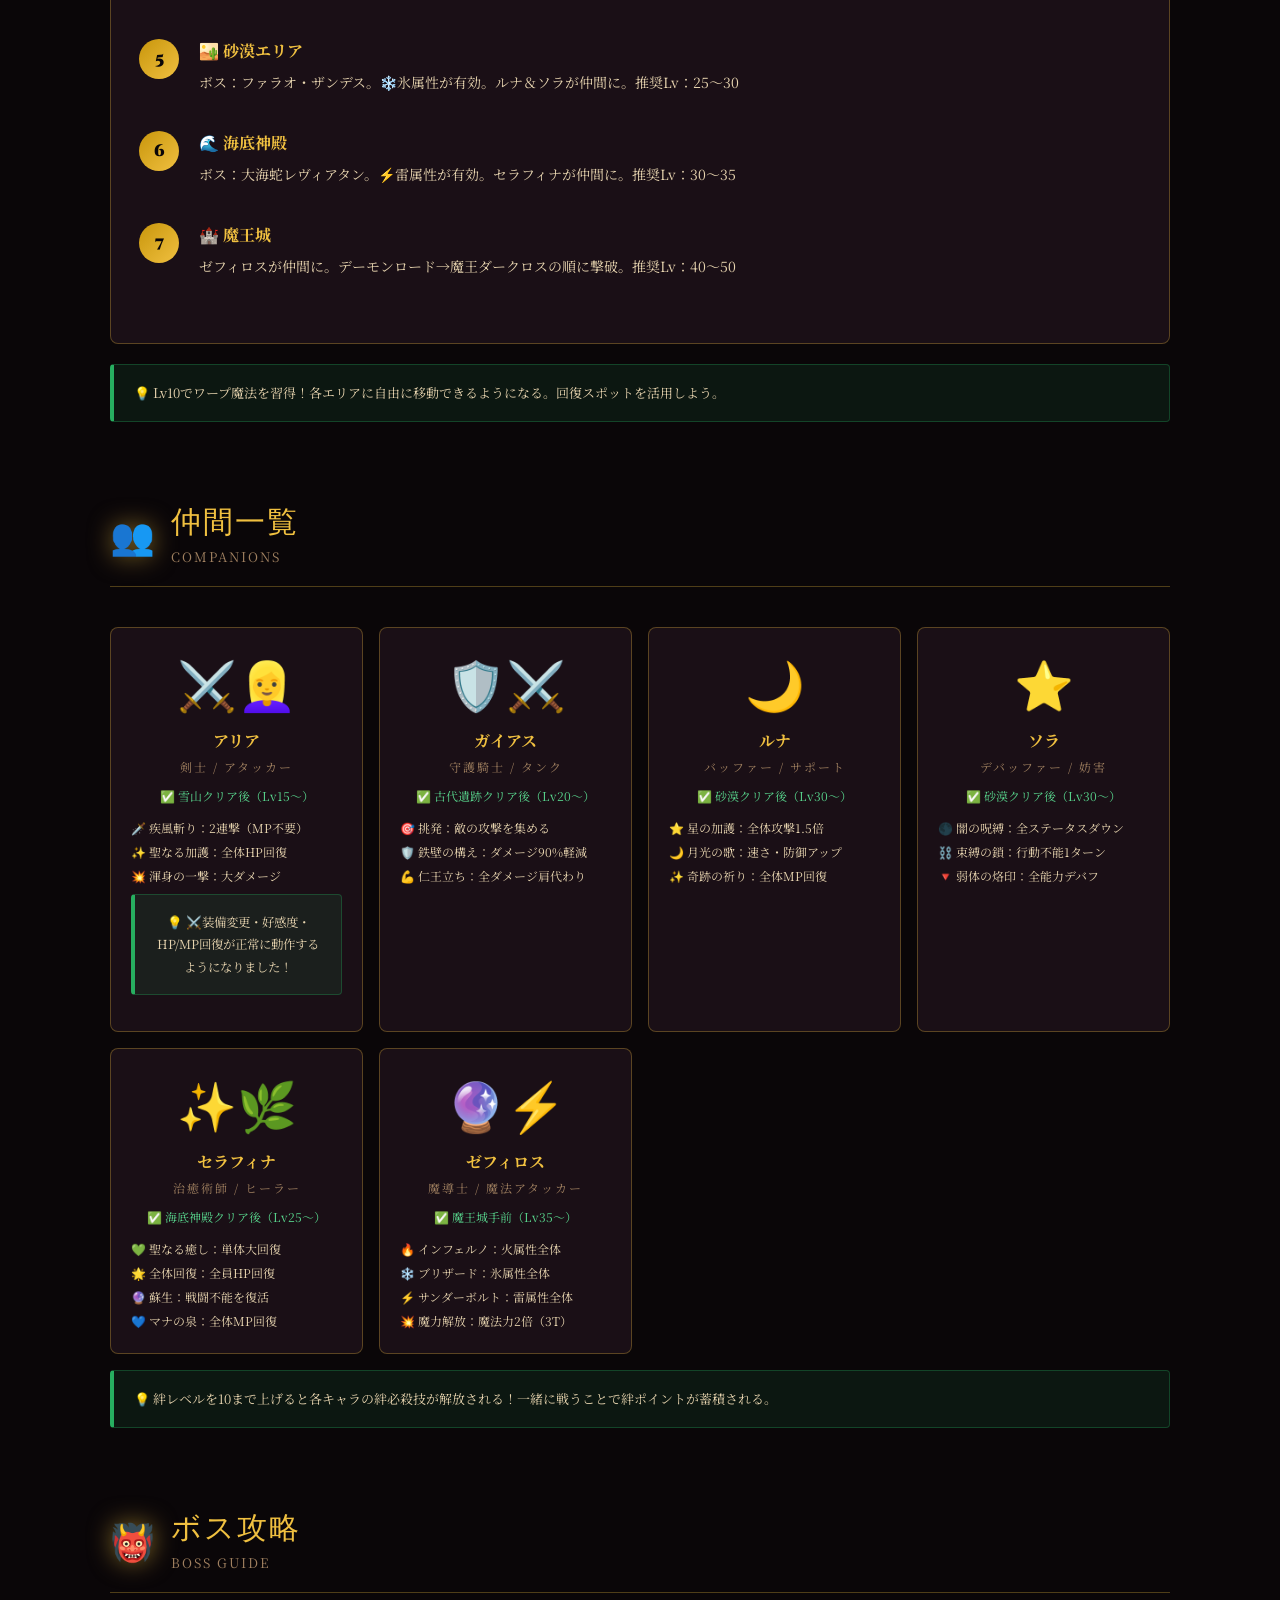
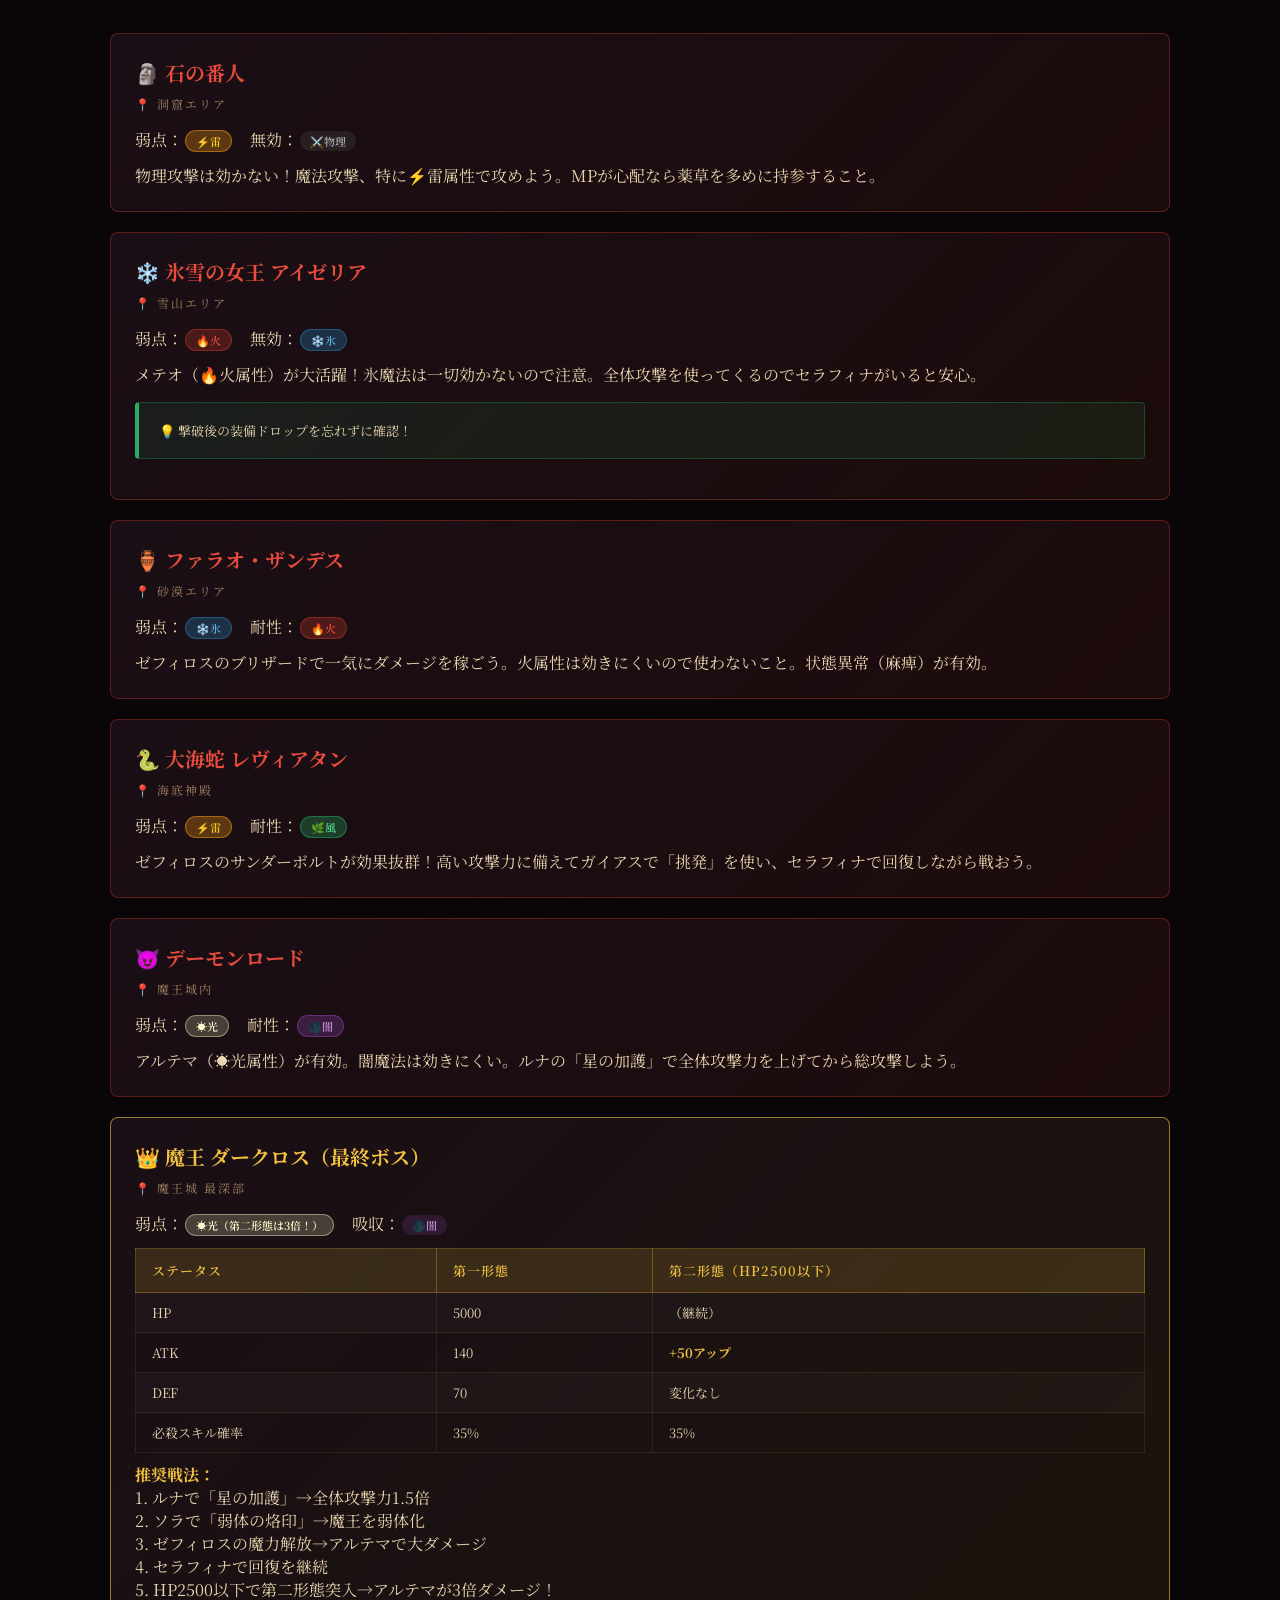
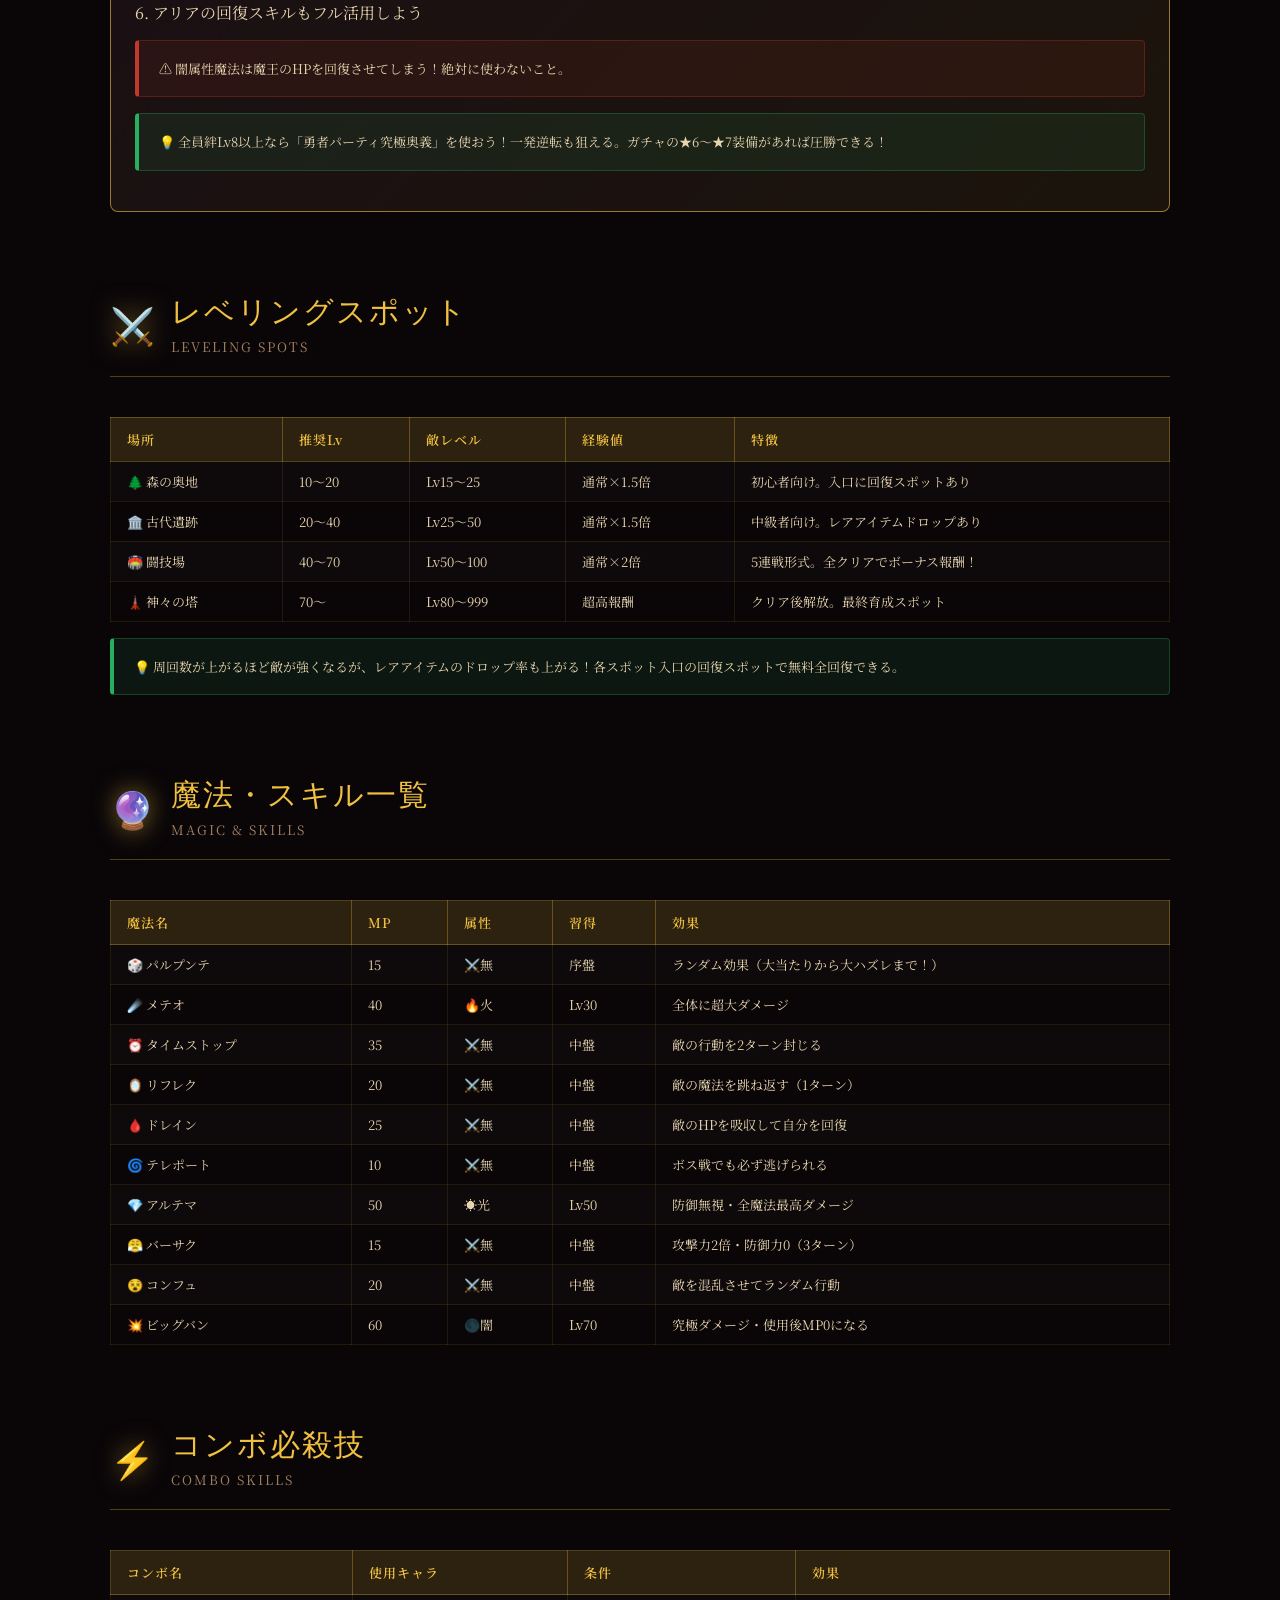
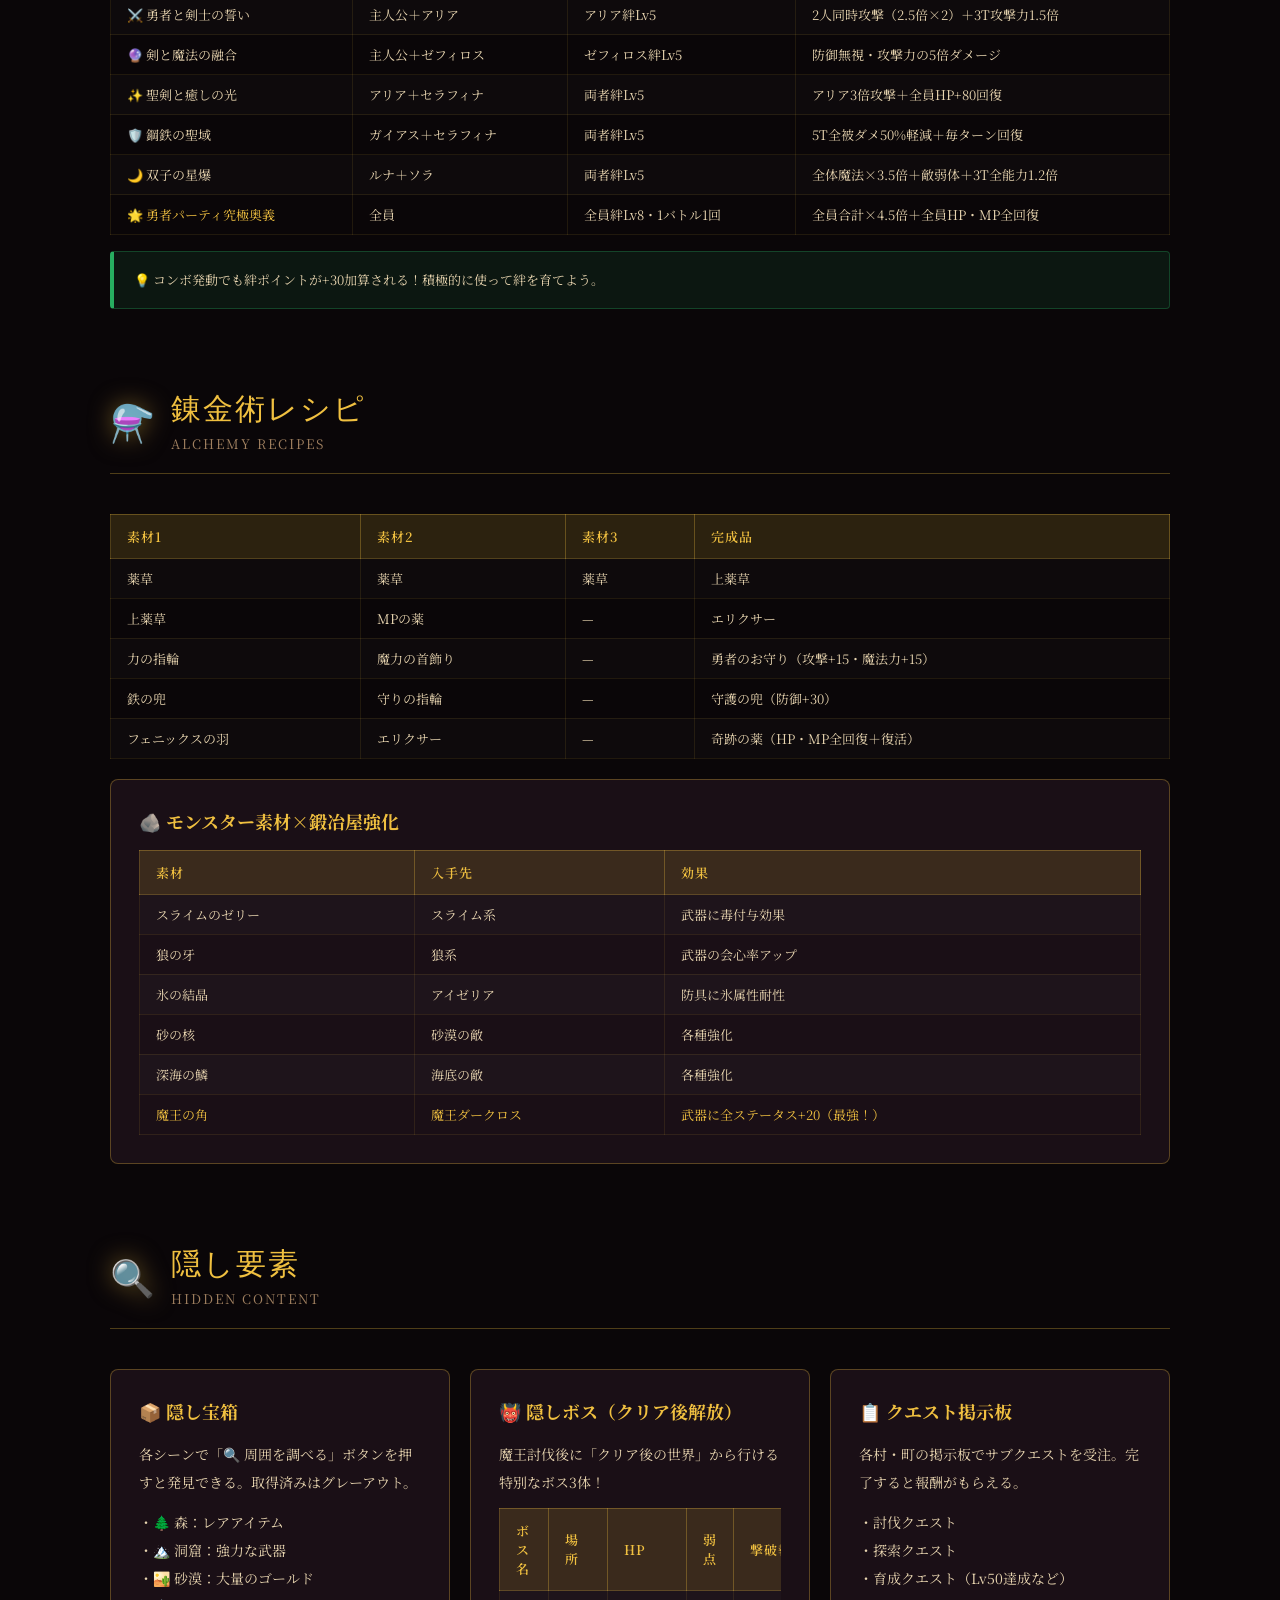
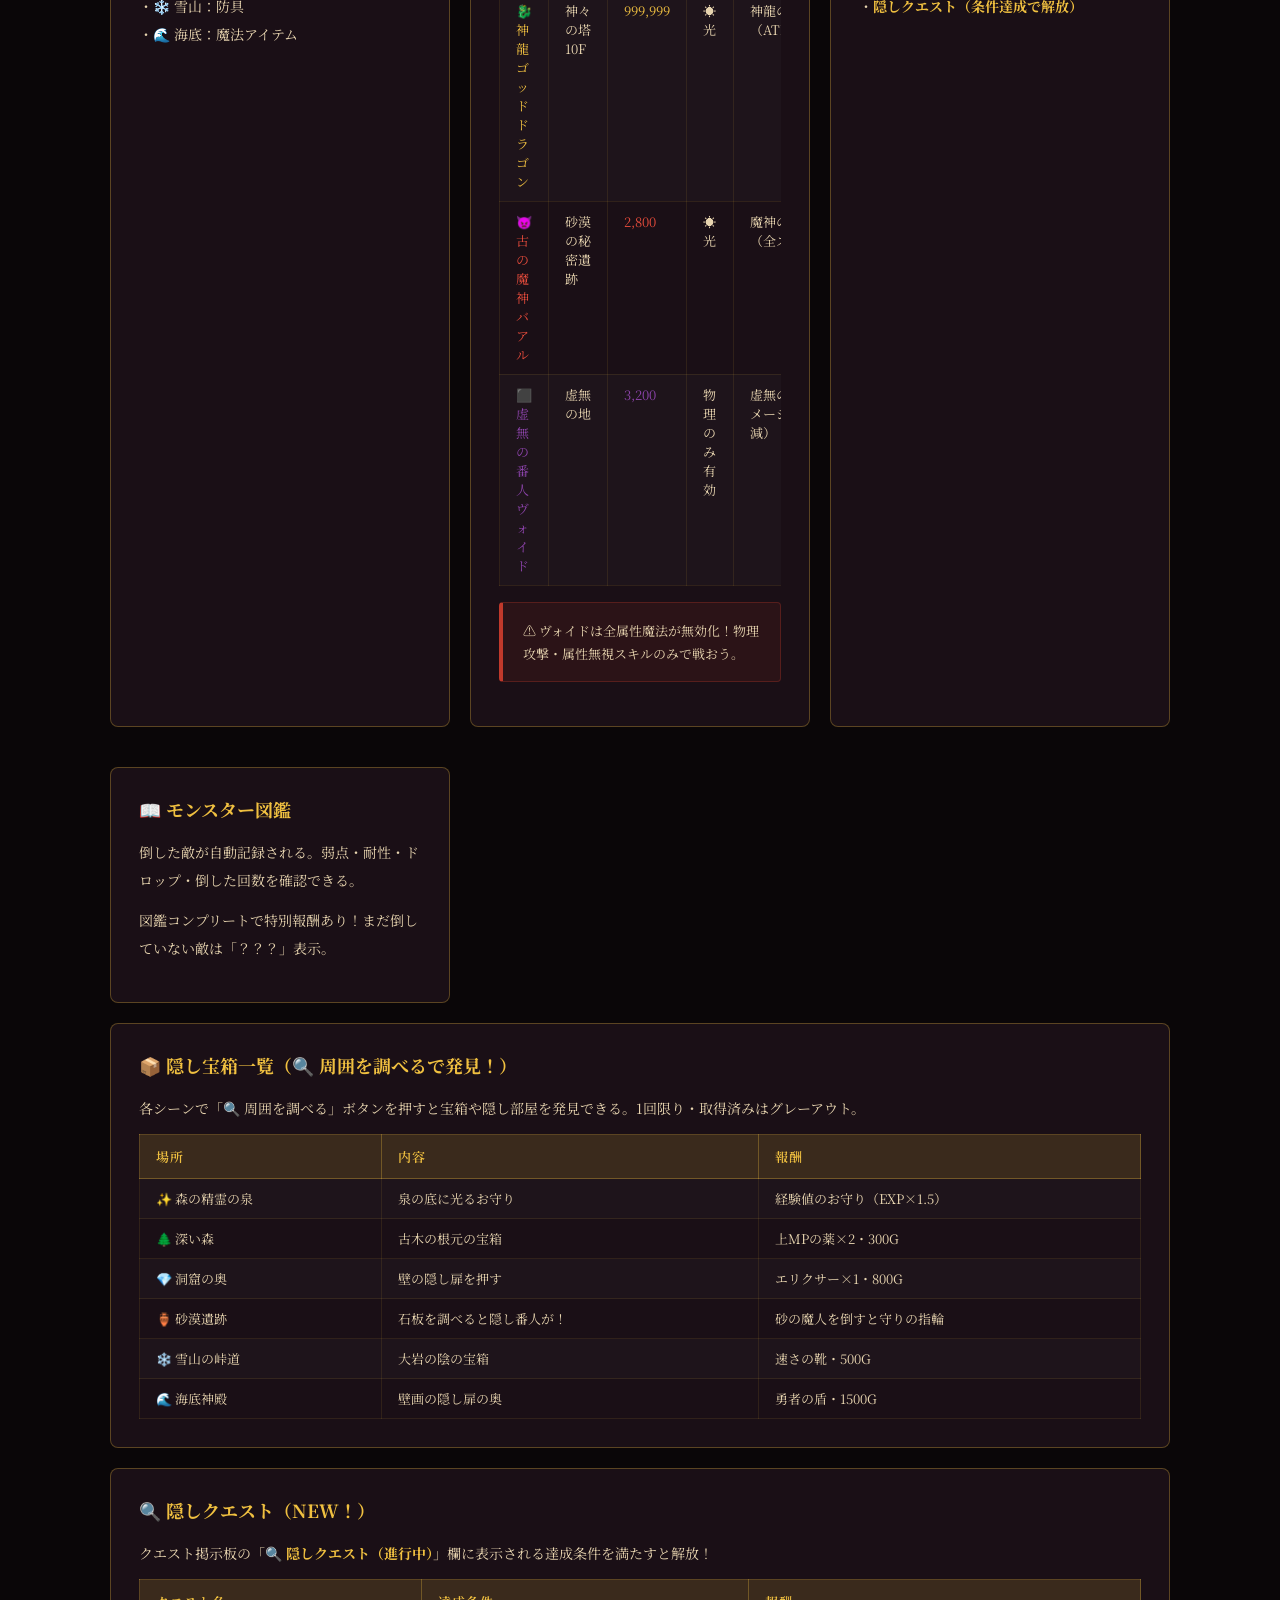
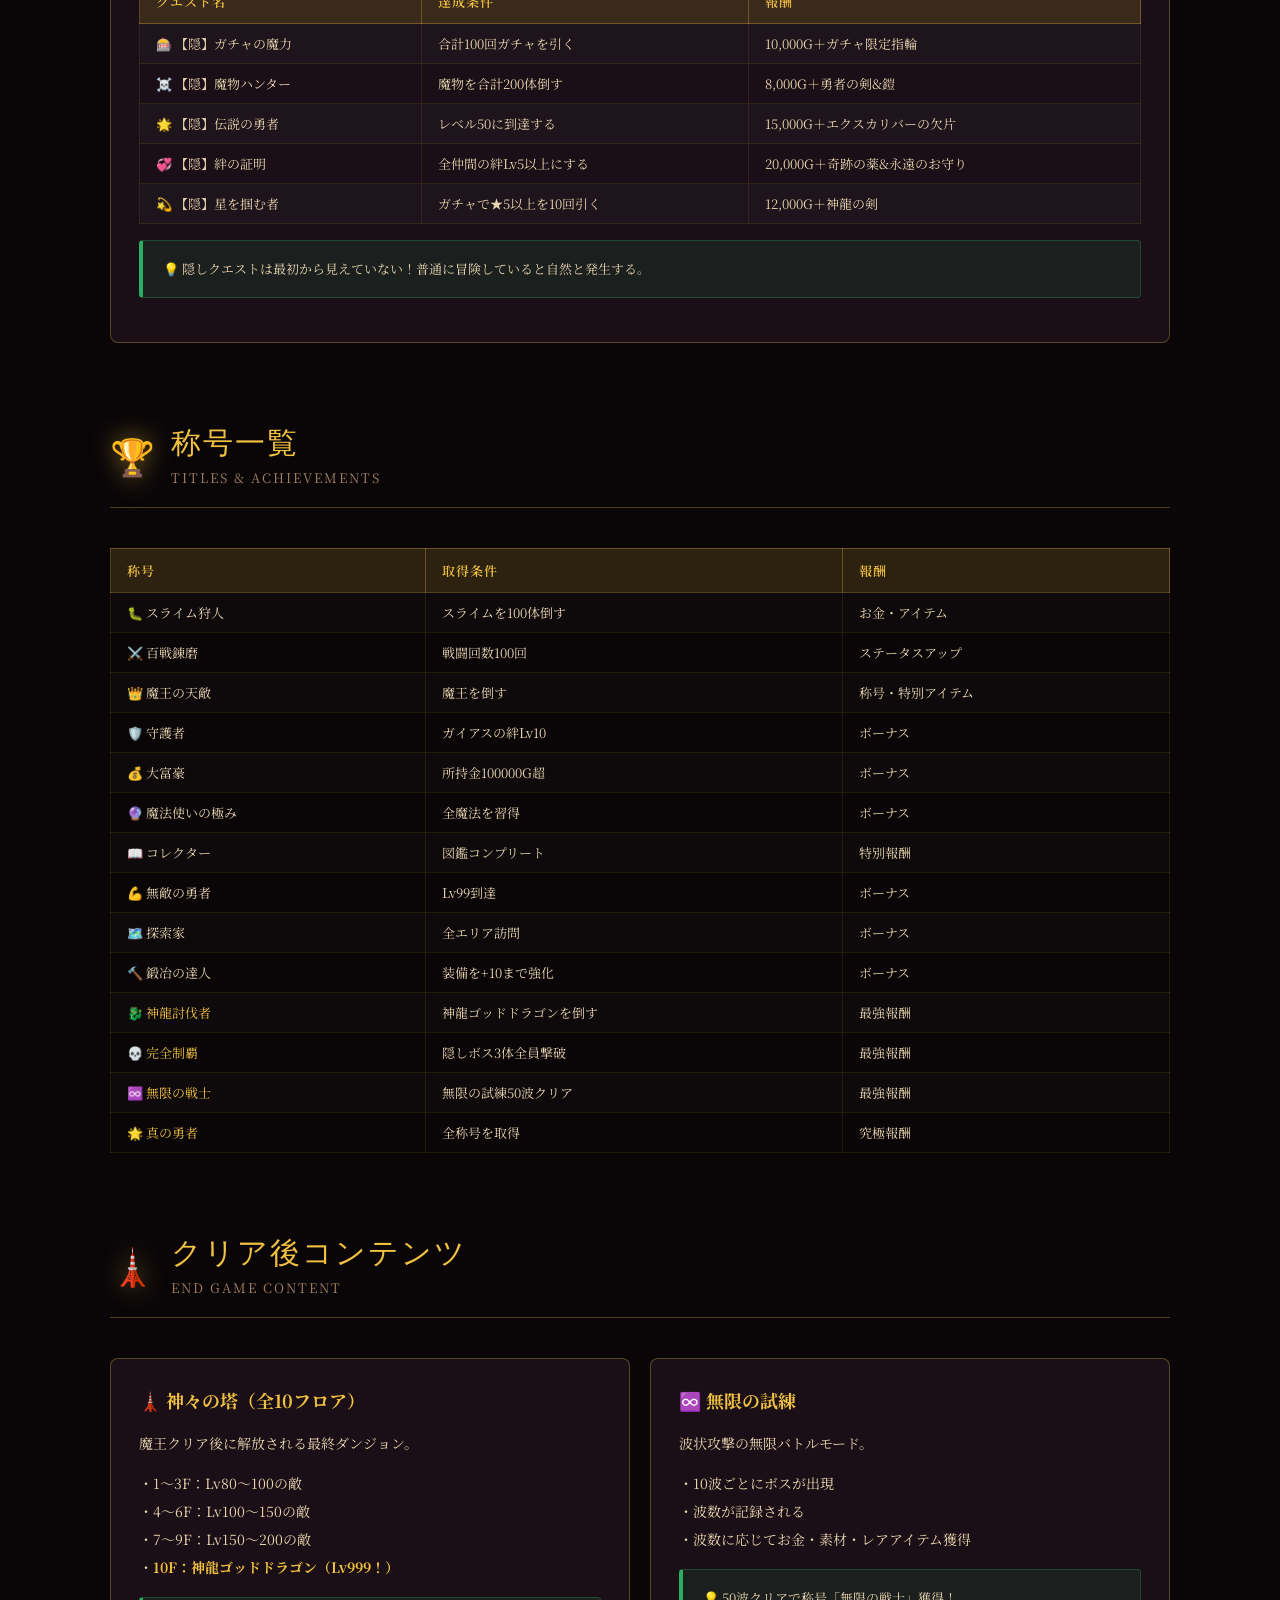
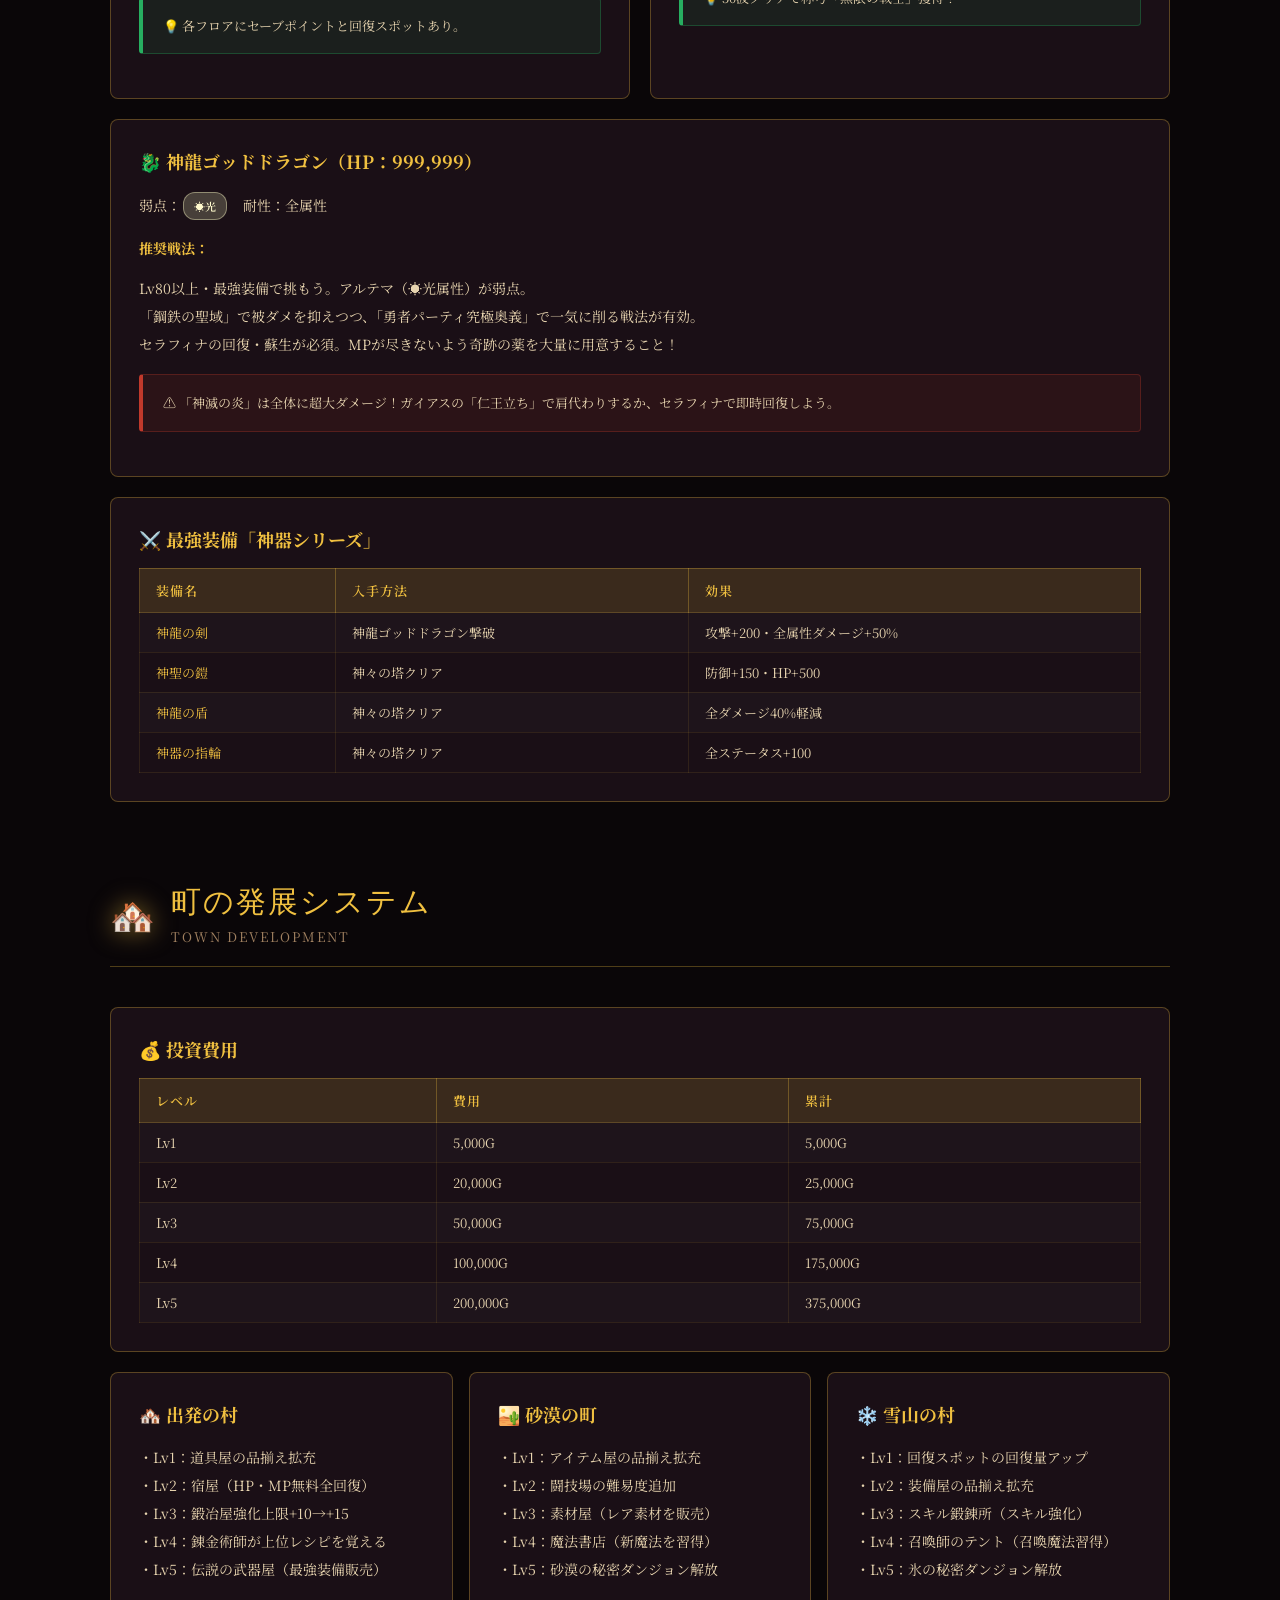
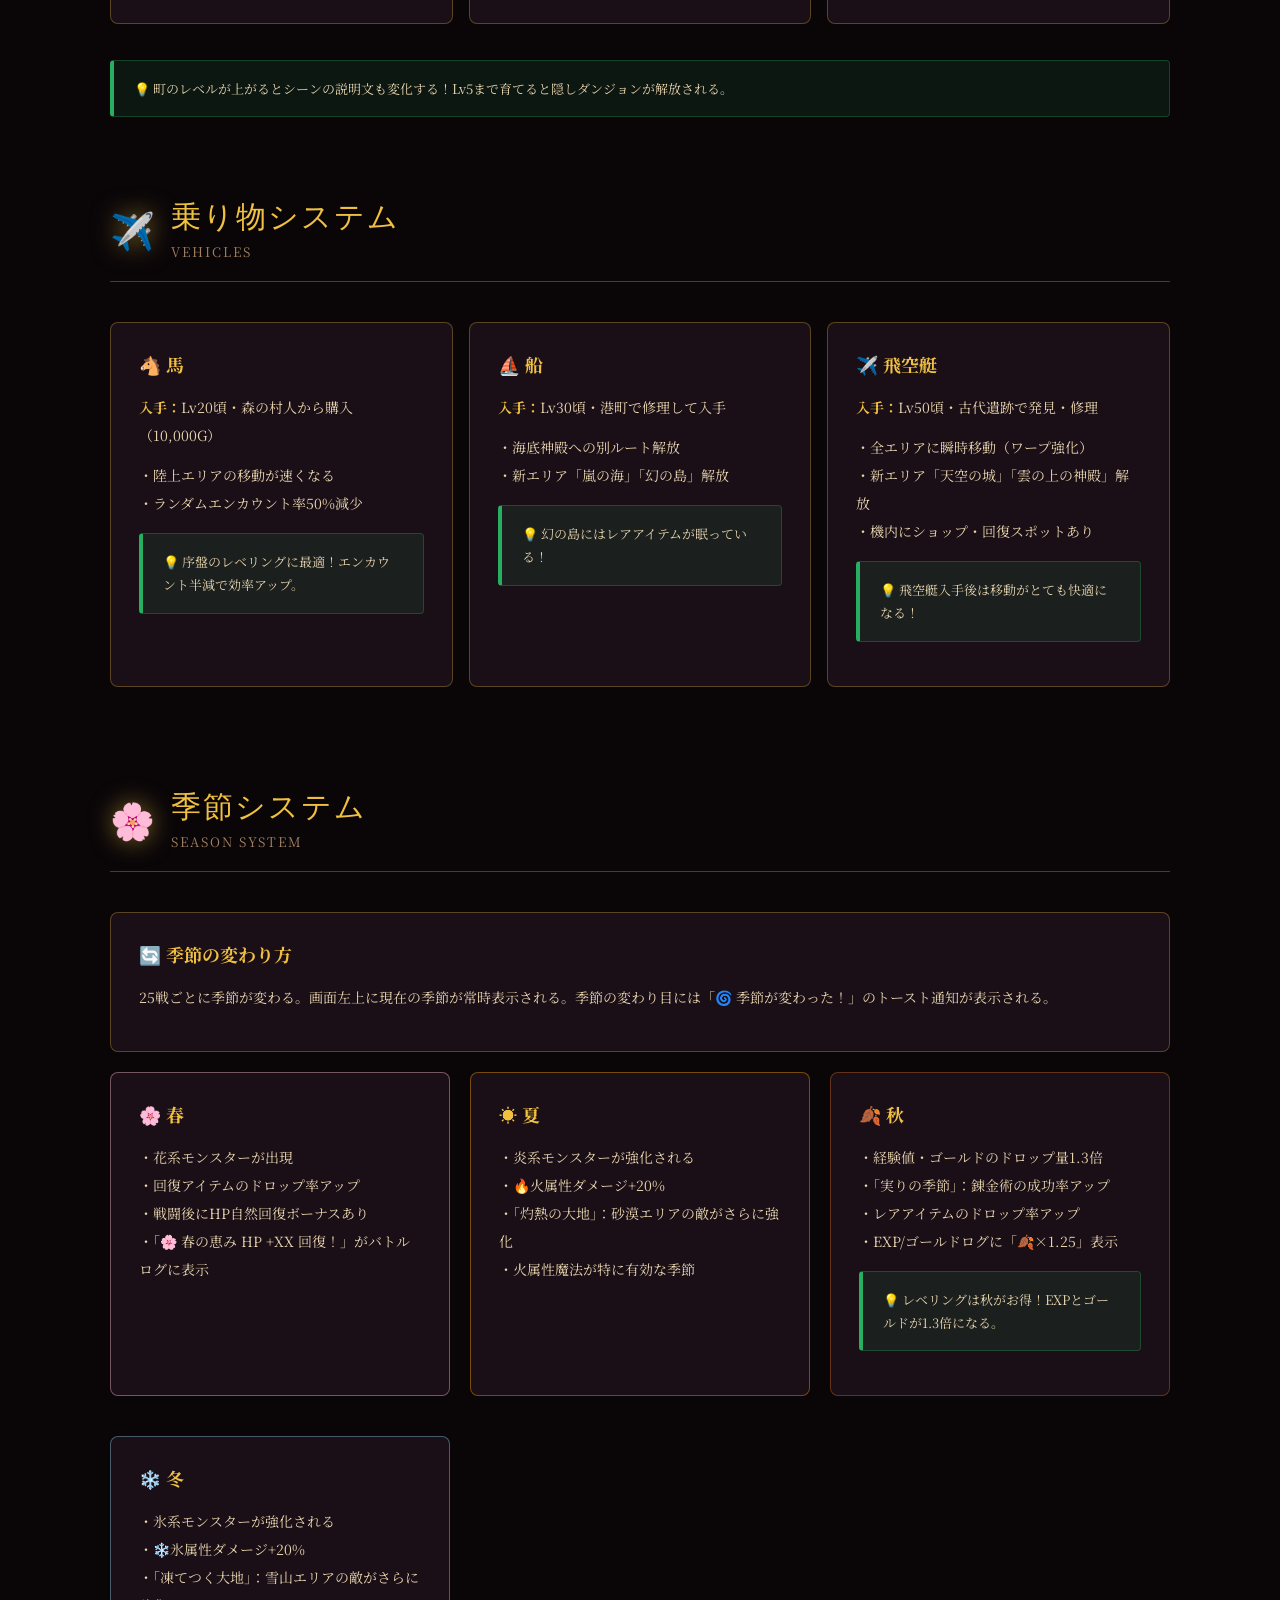
==== commit f02d1b3b: "update strategy guide with new sections" ====
--- a/index.html
+++ b/index.html
@@ -540,6 +540,10 @@
     <li><a href="#season">季節</a></li>
     <li><a href="#bgm">BGM・演出</a></li>
     <li><a href="#gacha">ガチャ</a></li>
+    <li><a href="#travel">旅イベント</a></li>
+    <li><a href="#minigame">ミニゲーム</a></li>
+    <li><a href="#npc">NPCストーリー</a></li>
+    <li><a href="#rare">レアモンスター</a></li>
   </ul>
 </nav>
 
@@ -554,7 +558,52 @@
           <div class="news-header-title">最新アップデート情報</div>
           <div style="font-size:11px;color:var(--text-dim);letter-spacing:2px">UPDATE NEWS</div>
         </div>
-        <div class="news-header-sub">Ver 3.0 系列</div>
+        <div class="news-header-sub">Ver 3.1 系列</div>
+      </div>
+
+      <div class="news-item">
+        <div class="news-date">2026-05-30</div>
+        <div class="news-tag new">NEW</div>
+        <div class="news-body">
+          <strong>旅のランダムイベント15種を追加！</strong>
+          <span class="sub">移動中に20%の確率でイベントが発生。倒れた旅人・怪しい行商人・流れ星・海賊船など選択肢によって結果が変わる！</span>
+        </div>
+      </div>
+
+      <div class="news-item">
+        <div class="news-date">2026-05-30</div>
+        <div class="news-tag new">NEW</div>
+        <div class="news-body">
+          <strong>仲間会話イベントを大幅強化！（29件）</strong>
+          <span class="sub">各エリアで仲間が話しかけてくる。絆Lv3・Lv5で特別な会話が解放され、返答次第でHP/MPやアイテムがもらえる。</span>
+        </div>
+      </div>
+
+      <div class="news-item">
+        <div class="news-date">2026-05-30</div>
+        <div class="news-tag new">NEW</div>
+        <div class="news-body">
+          <strong>レアモンスター変異種（28種）追加！</strong>
+          <span class="sub">通常の敵が8%の確率で強化版に変身！経験値・ゴールドが3〜6倍になり、レアアイテムが確定ドロップする。</span>
+        </div>
+      </div>
+
+      <div class="news-item">
+        <div class="news-date">2026-05-30</div>
+        <div class="news-tag new">NEW</div>
+        <div class="news-body">
+          <strong>ミニゲーム3種を追加！</strong>
+          <span class="sub">🎣釣り（港町）・🏜️砂漠レース（砂漠）・🏆闘技場トーナメント（闘技場）。それぞれ豪華な報酬あり！</span>
+        </div>
+      </div>
+
+      <div class="news-item">
+        <div class="news-date">2026-05-30</div>
+        <div class="news-tag new">NEW</div>
+        <div class="news-body">
+          <strong>NPCサブストーリー5人追加！</strong>
+          <span class="sub">ガルム・トマ・ラーナ・ポセイ・ベルクの5人と計17話のストーリーが楽しめる。ボス討伐に連動して話が変わる！</span>
+        </div>
       </div>
 
       <div class="news-item">
@@ -562,7 +611,7 @@
         <div class="news-tag new">NEW</div>
         <div class="news-body">
           <strong>エリア限定ガチャ4種を追加！</strong>
-          <span class="sub">雪山・砂漠・海底・魔王城の各エリアに専用ガチャが登場。仲間専用装備・高レアアイテムが入手可能。天井は最短30連！</span>
+          <span class="sub">雪山・砂漠・海底・魔王城の各エリアに専用ガチャが登場。仲間専用装備・高レアアイテムが入手可能。</span>
         </div>
       </div>
 
@@ -1655,6 +1704,243 @@
     </div>
   </section>
 
+  <!-- 旅のランダムイベント -->
+  <section id="travel">
+    <div class="section-header">
+      <div class="section-icon">🎲</div>
+      <div>
+        <div class="section-title">旅のランダムイベント</div>
+        <div class="section-title-jp">TRAVEL RANDOM EVENTS</div>
+      </div>
+    </div>
+    <div class="card">
+      <div class="card-title">🎲 イベントの仕組み</div>
+      <p>エンカウントのある移動選択肢を選んだとき、バトルが発生しなかった場合に <strong style="color:var(--gold)">20%の確率</strong>でランダムイベントが発生する。</p>
+      <p style="margin-top:8px">選択肢によって結果が変わり、アイテム・ゴールド・HP/MP回復・絆UPなどが得られる。重複防止機能付きで同じイベントは連続しにくい。</p>
+      <div class="tip">エンカウントが発生した場合はイベントは起きない。馬・飛行船でエンカウント率を下げると発生しやすくなる！</div>
+    </div>
+    <div class="grid-2">
+      <div class="card">
+        <div class="card-title">🗺️ 全エリア共通イベント（7種）</div>
+        <div class="table-wrap">
+          <table>
+            <tr><th>イベント</th><th>おすすめ選択肢</th><th>報酬</th></tr>
+            <tr><td>🧍 倒れた旅人</td><td>薬草を使って助ける</td><td>経験値+80・絆UP</td></tr>
+            <tr><td>🎪 怪しい行商人</td><td>500Gで買う</td><td>ランダムレアアイテム</td></tr>
+            <tr><td>👝 落ちている財布</td><td>持ち主を探す</td><td>経験値+150</td></tr>
+            <tr><td>🏺 不思議な壺</td><td>開ける（運次第）</td><td>回復薬or金orトラップ</td></tr>
+            <tr><td>👴 旅の老人</td><td>話を聞く</td><td>レアアイテム1個</td></tr>
+            <tr><td>🌟 流れ星</td><td>願いを唱える</td><td>HP+100 or MP全回復</td></tr>
+            <tr><td>🎭 旅芸人の一座</td><td>見物する</td><td>HP+40・MP+60回復</td></tr>
+          </table>
+        </div>
+      </div>
+      <div class="card">
+        <div class="card-title">🗺️ エリア限定イベント（8種）</div>
+        <div class="table-wrap">
+          <table>
+            <tr><th>エリア</th><th>イベント</th><th>報酬</th></tr>
+            <tr><td>🌲 森</td><td>🧚 精霊の呼び声</td><td>経験値+200・アイテム2個</td></tr>
+            <tr><td>🌲 森</td><td>👦 迷子の子供</td><td>絆+2 or 経験値+60</td></tr>
+            <tr><td>❄️ 雪山</td><td>🌨️ 吹雪</td><td>突破 or 待機を選択</td></tr>
+            <tr><td>❄️ 雪山</td><td>🔥 焚き火</td><td>HP+100・MP+50</td></tr>
+            <tr><td>🏜️ 砂漠</td><td>💧 神秘のオアシス</td><td>HP・MP全回復 or エリクサー</td></tr>
+            <tr><td>🏜️ 砂漠</td><td>🌪️ 砂嵐</td><td>突破 or 待機を選択</td></tr>
+            <tr><td>🌊 海</td><td>🌊 漂流物</td><td>レアアイテム</td></tr>
+            <tr><td>🌊 海</td><td>🏴‍☠️ 海賊船</td><td>戦闘 or 300G払う</td></tr>
+          </table>
+        </div>
+      </div>
+    </div>
+  </section>
+
+  <!-- ミニゲーム -->
+  <section id="minigame">
+    <div class="section-header">
+      <div class="section-icon">🎮</div>
+      <div>
+        <div class="section-title">ミニゲーム</div>
+        <div class="section-title-jp">MINI GAMES</div>
+      </div>
+    </div>
+
+    <div class="grid-2">
+      <div class="card">
+        <div class="card-title">🎣 釣りミニゲーム（港町）</div>
+        <p>港町の「🎣 釣りをする」ボタンで挑戦！<br>竿を投げた後、「<strong style="color:var(--gold)">食いついた！</strong>」が出たら素早くボタンを押して魚を釣り上げよう！</p>
+        <div class="table-wrap">
+          <table>
+            <tr><th>魚</th><th>レア度</th><th>報酬</th></tr>
+            <tr><td>🐟 小魚〜🐡 ふぐ</td><td>普通</td><td>80〜200G</td></tr>
+            <tr><td>🦈 サメ・🐙 タコ・🦑 イカ</td><td>珍しい</td><td>300〜400G＋アイテム</td></tr>
+            <tr><td>🐬 イルカ・🪸 珊瑚の精霊</td><td style="color:var(--gold)">レア</td><td>800〜1000G＋エリクサー</td></tr>
+            <tr><td style="color:#ff69b4">🌟 金の魚</td><td style="color:#ff69b4">伝説</td><td>3000G＋経験値のお守り</td></tr>
+          </table>
+        </div>
+        <div class="tip">タイミングが遅すぎると逃げられる！1.8秒以内に押そう！</div>
+      </div>
+
+      <div class="card">
+        <div class="card-title">🏜️ 砂漠レース（砂漠オアシス）</div>
+        <p>「🏜️ 砂漠レースに挑む」で挑戦！<br>3コーナーで左・中央・右から岩を避けながらゴールを目指す！</p>
+        <div class="table-wrap">
+          <table>
+            <tr><th>回避数</th><th>報酬</th></tr>
+            <tr><td>0回</td><td>200G</td></tr>
+            <tr><td>1回</td><td>400G＋薬草</td></tr>
+            <tr><td>2回</td><td>800G＋上薬草</td></tr>
+            <tr><td style="color:var(--gold)">3回（全回避）</td><td style="color:var(--gold)">1500G＋エリクサー</td></tr>
+          </table>
+        </div>
+        <div class="tip">岩の位置はランダム！何度でも挑戦できる。</div>
+      </div>
+    </div>
+
+    <div class="card">
+      <div class="card-title">🏆 闘技場トーナメント（闘技場）</div>
+      <p>闘技場の「🏆 トーナメントに挑む」で挑戦！通常の5連戦とは別の特別大会。<strong style="color:var(--gold)">3体の猛者を連続撃破</strong>すれば豪華報酬！</p>
+      <p style="margin-top:8px">・各勝利後にHP30%自動回復<br>・敵はプレイヤーのレベルに合わせてスケール<br>・途中で棄権してもOK（報酬なし）</p>
+      <div class="table-wrap">
+        <table>
+          <tr><th>クリア数</th><th>報酬</th></tr>
+          <tr><td>1体撃破</td><td>1000G＋エリクサー</td></tr>
+          <tr><td>2体撃破</td><td>2000G＋エリクサー＋勇者の冠</td></tr>
+          <tr><td style="color:var(--gold)">3体全撃破</td><td style="color:var(--gold)">3000G＋エリクサー＋勇者の盾＋経験値のお守り</td></tr>
+        </table>
+      </div>
+      <div class="warning">通常の闘技場と違いHPは引き継がれる！HP管理が重要。アイテムは事前に準備しておこう。</div>
+    </div>
+  </section>
+
+  <!-- NPCサブストーリー -->
+  <section id="npc">
+    <div class="section-header">
+      <div class="section-icon">📜</div>
+      <div>
+        <div class="section-title">NPCサブストーリー</div>
+        <div class="section-title-jp">NPC SUB STORIES</div>
+      </div>
+    </div>
+    <div class="card">
+      <div class="card-title">📜 サブストーリーの仕組み</div>
+      <p>各地に配置された特別なNPCに話しかけるとストーリーが始まる。<strong style="color:var(--gold)">ボス討伐などゲームの進行に連動して</strong>新しい話が解放される。全ての話を聞くと特別な報酬がもらえる！</p>
+      <div class="tip">NPCのボタンはシーンの選択肢の中にある。見落とさないように！</div>
+    </div>
+    <div class="grid-2">
+      <div class="card">
+        <div class="card-title">🔨 老鍛冶師 ガルム（村）全4話</div>
+        <div class="table-wrap">
+          <table>
+            <tr><th>話数</th><th>解放条件</th><th>報酬</th></tr>
+            <tr><td>第1話</td><td>最初から</td><td>薬草×2</td></tr>
+            <tr><td>第2話</td><td>石の番人撃破後</td><td>力の指輪</td></tr>
+            <tr><td>第3話</td><td>ファラオ撃破後</td><td>エリクサー×2</td></tr>
+            <tr><td style="color:var(--gold)">第4話（最終）</td><td>魔王撃破後</td><td style="color:var(--gold)">勇者の剣×2＋2000G</td></tr>
+          </table>
+        </div>
+      </div>
+      <div class="card">
+        <div class="card-title">🔮 占い師 ラーナ（砂漠）全4話</div>
+        <div class="table-wrap">
+          <table>
+            <tr><th>話数</th><th>解放条件</th><th>報酬</th></tr>
+            <tr><td>第1話</td><td>最初から</td><td>なし（予言）</td></tr>
+            <tr><td>第2話</td><td>氷の女王撃破後</td><td>エリクサー</td></tr>
+            <tr><td>第3話</td><td>ファラオ撃破後</td><td>上MPの薬×3</td></tr>
+            <tr><td style="color:var(--gold)">第4話（最終）</td><td>魔王撃破後</td><td style="color:var(--gold)">奇跡の薬＋経験値のお守り</td></tr>
+          </table>
+        </div>
+      </div>
+      <div class="card">
+        <div class="card-title">⚓ 老船乗り ポセイ（港町）全3話</div>
+        <div class="table-wrap">
+          <table>
+            <tr><th>話数</th><th>解放条件</th><th>報酬</th></tr>
+            <tr><td>第1話</td><td>最初から</td><td>なし</td></tr>
+            <tr><td>第2話</td><td>大海蛇撃破後</td><td>エリクサー×2</td></tr>
+            <tr><td style="color:var(--gold)">第3話（最終）</td><td>魔王撃破後</td><td style="color:var(--gold)">エリクサー×3＋3000G</td></tr>
+          </table>
+        </div>
+      </div>
+      <div class="card">
+        <div class="card-title">🏔️ 隠者 ベルク（雪山）全3話</div>
+        <div class="table-wrap">
+          <table>
+            <tr><th>話数</th><th>解放条件</th><th>報酬</th></tr>
+            <tr><td>第1話</td><td>最初から</td><td>なし</td></tr>
+            <tr><td>第2話</td><td>氷の女王撃破後</td><td>霜の指輪</td></tr>
+            <tr><td style="color:var(--gold)">第3話（最終）</td><td>魔王撃破後</td><td style="color:var(--gold)">極地の鎧＋エリクサー×2＋1500G</td></tr>
+          </table>
+        </div>
+      </div>
+    </div>
+    <div class="card">
+      <div class="card-title">👦 子供 トマ（村）全3話　＆　仲間会話イベント</div>
+      <p>トマは村で話しかけるごとに成長していく子供NPC。魔王撃破後の第3話が感動的！<br>最終報酬：<strong style="color:var(--gold)">経験値のお守り</strong></p>
+      <p style="margin-top:12px"><strong style="color:var(--gold)">仲間会話イベント：</strong>各エリア移動時に15%でポップアップ。絆Lv3・5で特別な告白イベントが解放される！返答次第でHP/MPやアイテムを獲得できる。</p>
+    </div>
+  </section>
+
+  <!-- レアモンスター -->
+  <section id="rare">
+    <div class="section-header">
+      <div class="section-icon">👾</div>
+      <div>
+        <div class="section-title">レアモンスター（変異種）</div>
+        <div class="section-title-jp">RARE MONSTER VARIANTS</div>
+      </div>
+    </div>
+    <div class="card">
+      <div class="card-title">👾 変異種の仕組み</div>
+      <p>ランダムエンカウントで通常の敵が <strong style="color:#ff69b4">8%の確率</strong> でレアな変異種に変身！バトル開始時に特別なメッセージと通知が表示される。</p>
+      <div class="table-wrap">
+        <table>
+          <tr><th>ステータス</th><th>倍率</th></tr>
+          <tr><td>HP</td><td>×1.8〜3.0</td></tr>
+          <tr><td>攻撃力</td><td>×1.5〜2.0</td></tr>
+          <tr><td>経験値</td><td style="color:var(--gold)">×3〜5倍</td></tr>
+          <tr><td>ゴールド</td><td style="color:var(--gold)">×4〜6倍</td></tr>
+          <tr><td>アイテム</td><td style="color:#ff69b4">確定ドロップ</td></tr>
+        </table>
+      </div>
+      <div class="warning">変異種は通常より大幅に強い！HP・アイテムを整えてから挑もう。</div>
+    </div>
+    <div class="grid-2">
+      <div class="card">
+        <div class="card-title">🌟 主なレアモンスター一覧</div>
+        <div class="table-wrap">
+          <table>
+            <tr><th>変異種名</th><th>エリア</th><th>確定ドロップ</th></tr>
+            <tr><td>💛 黄金スライム</td><td>森</td><td>経験値のお守り</td></tr>
+            <tr><td>👑 ゴブリン王</td><td>森</td><td>力の指輪</td></tr>
+            <tr><td>⭐ 白銀の狼</td><td>森</td><td>速さの靴</td></tr>
+            <tr><td>⬛ 黒鉄スケルトン</td><td>洞窟</td><td>守りの指輪</td></tr>
+            <tr><td>🔩 鋼鉄トロル</td><td>洞窟</td><td>勇者の冠</td></tr>
+            <tr><td>🏆 黄金サソリ</td><td>砂漠</td><td>経験値のお守り</td></tr>
+            <tr><td>👑 黒帝ミイラ</td><td>砂漠</td><td>ファラオの護符</td></tr>
+            <tr><td>🏔️ 雪山の覇王ヤティ</td><td>雪山</td><td>エリクサー</td></tr>
+            <tr><td>🌊 深淵の古龍</td><td>海</td><td>深海の宝珠</td></tr>
+            <tr><td>🌸 深海の女王</td><td>海</td><td>光の聖印</td></tr>
+            <tr><td>💀 大魔将デーモン</td><td>魔王城</td><td>呪われた覇者の指輪</td></tr>
+            <tr><td style="color:var(--gold)">⚔️ 魔王親衛隊長</td><td>魔王城</td><td style="color:var(--gold)">勇者の鎧</td></tr>
+          </table>
+        </div>
+      </div>
+      <div class="card">
+        <div class="card-title">💡 効率よく変異種を狩るコツ</div>
+        <p><strong style="color:var(--gold)">エンカウント率を上げる方法：</strong></p>
+        <p>・乗り物を使わず徒歩で移動<br>
+        ・エンカウント率の高いルートを選ぶ<br>
+        ・秋の季節（ゴールド・EXP1.25倍）と重なると最高効率！</p>
+        <p style="margin-top:12px"><strong style="color:var(--gold)">おすすめ狩り場：</strong></p>
+        <p>・🏟️ 闘技場（レベル30〜）：EXP2倍でレア出現もある<br>
+        ・🌊 海エリア：深淵の古龍・深海の女王が美味しい<br>
+        ・🏰 魔王城：魔王親衛隊長から勇者の鎧を狙え！</p>
+        <div class="tip">変異種が現れたらアイテムを惜しまず使って確実に倒そう！逃げると報酬なしになる。</div>
+      </div>
+    </div>
+  </section>
+
 </main>
 
 <footer>
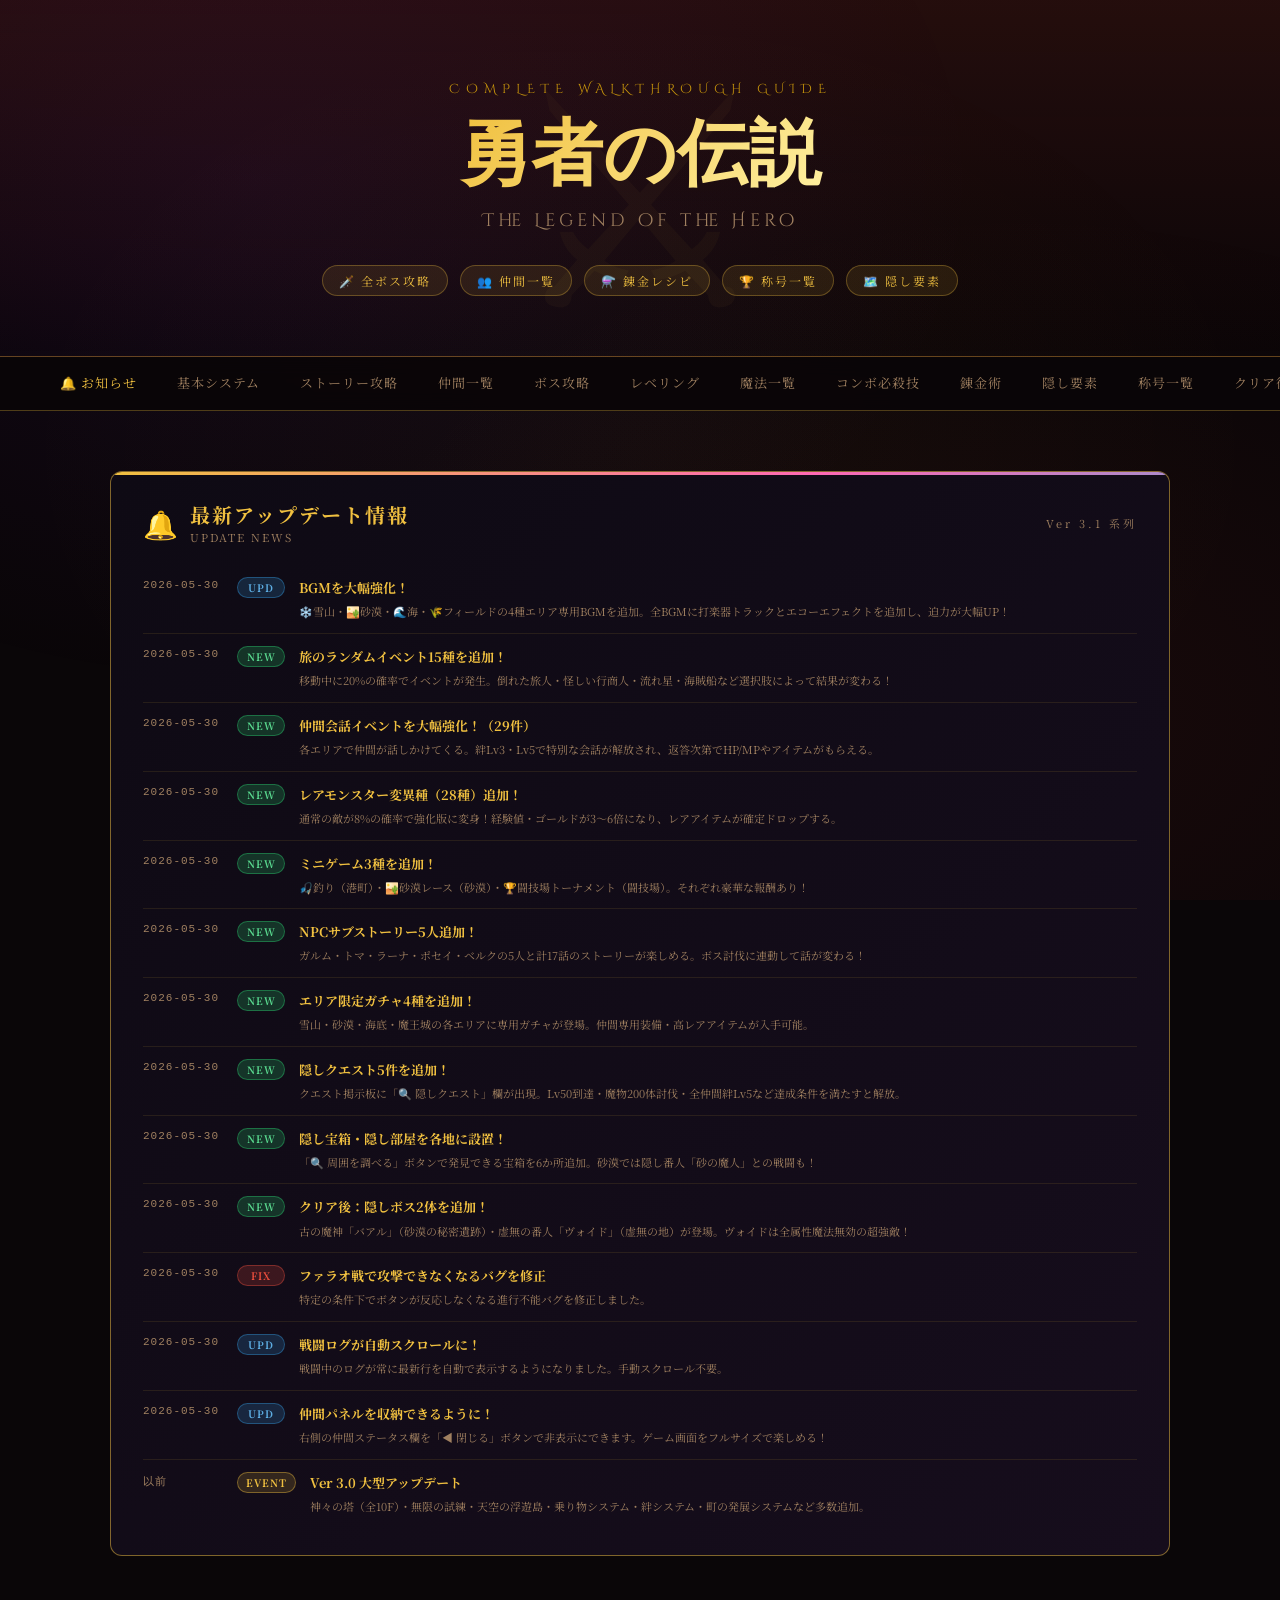
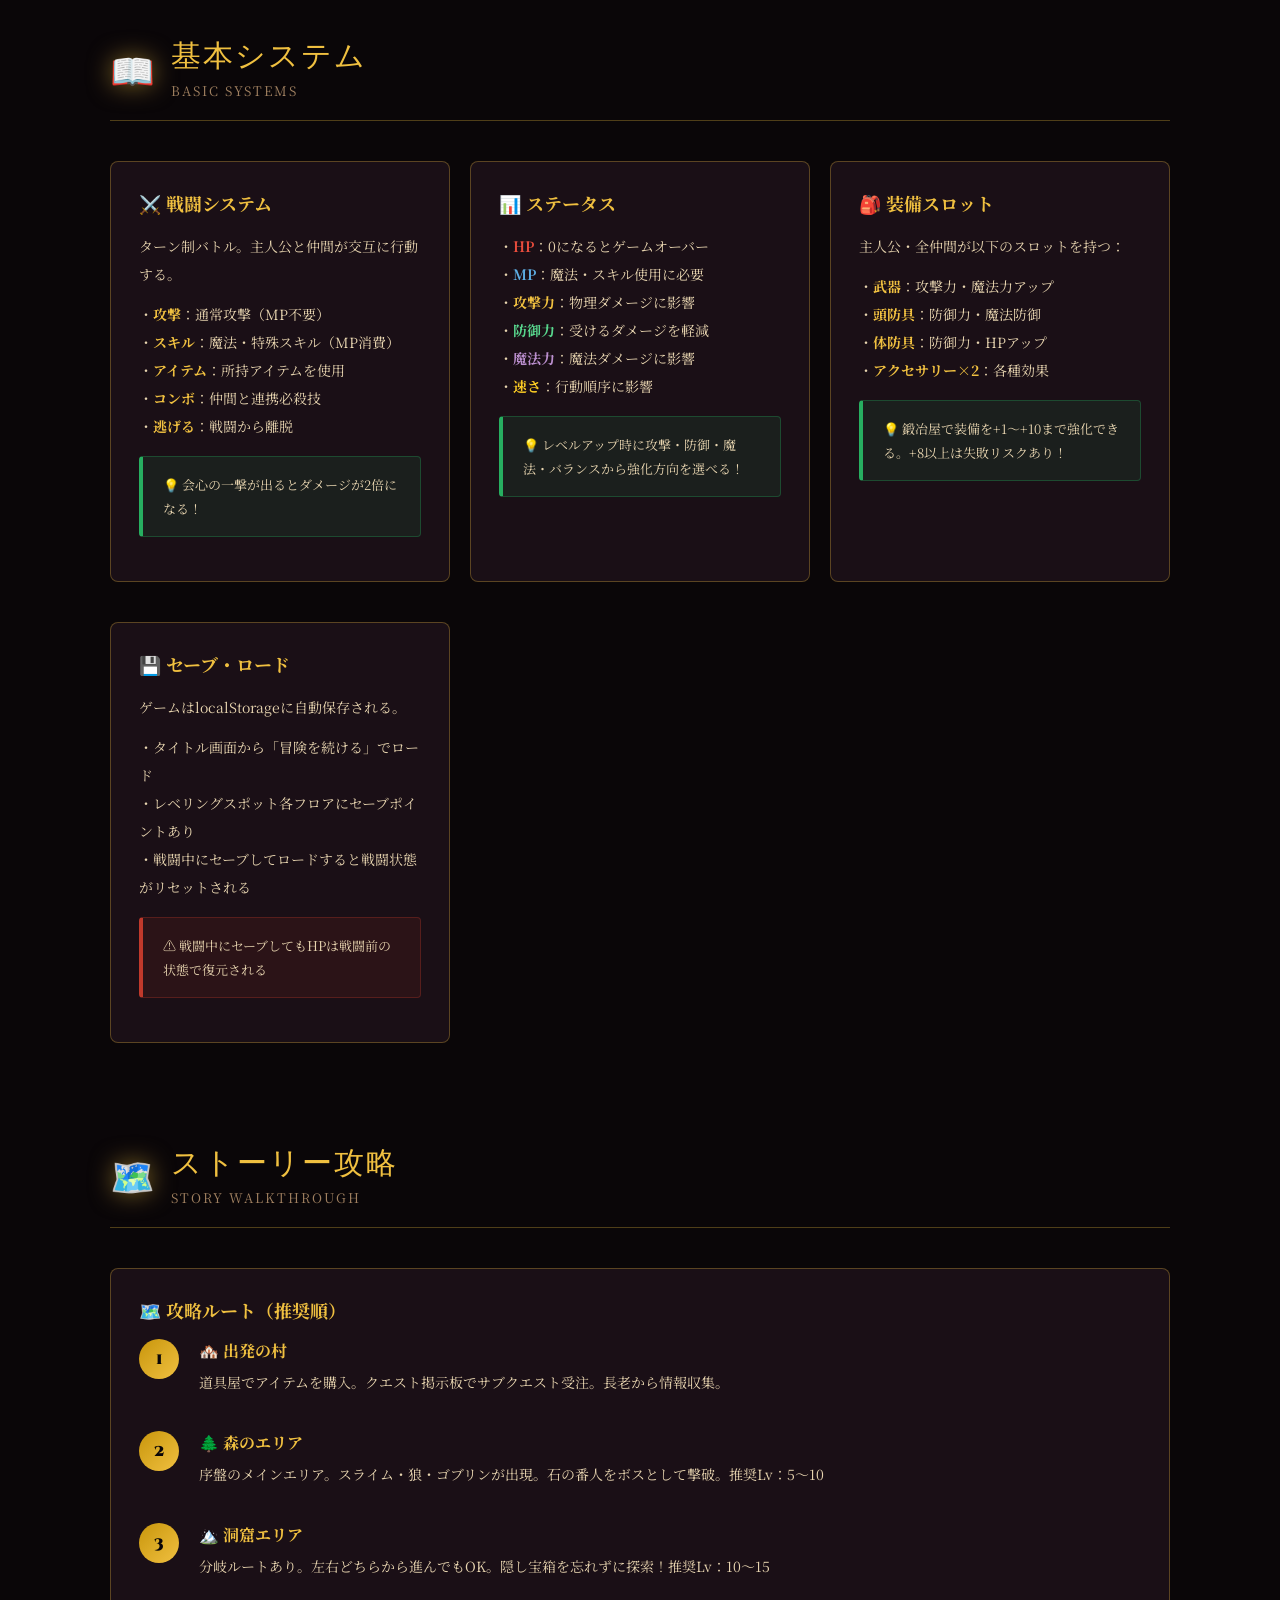
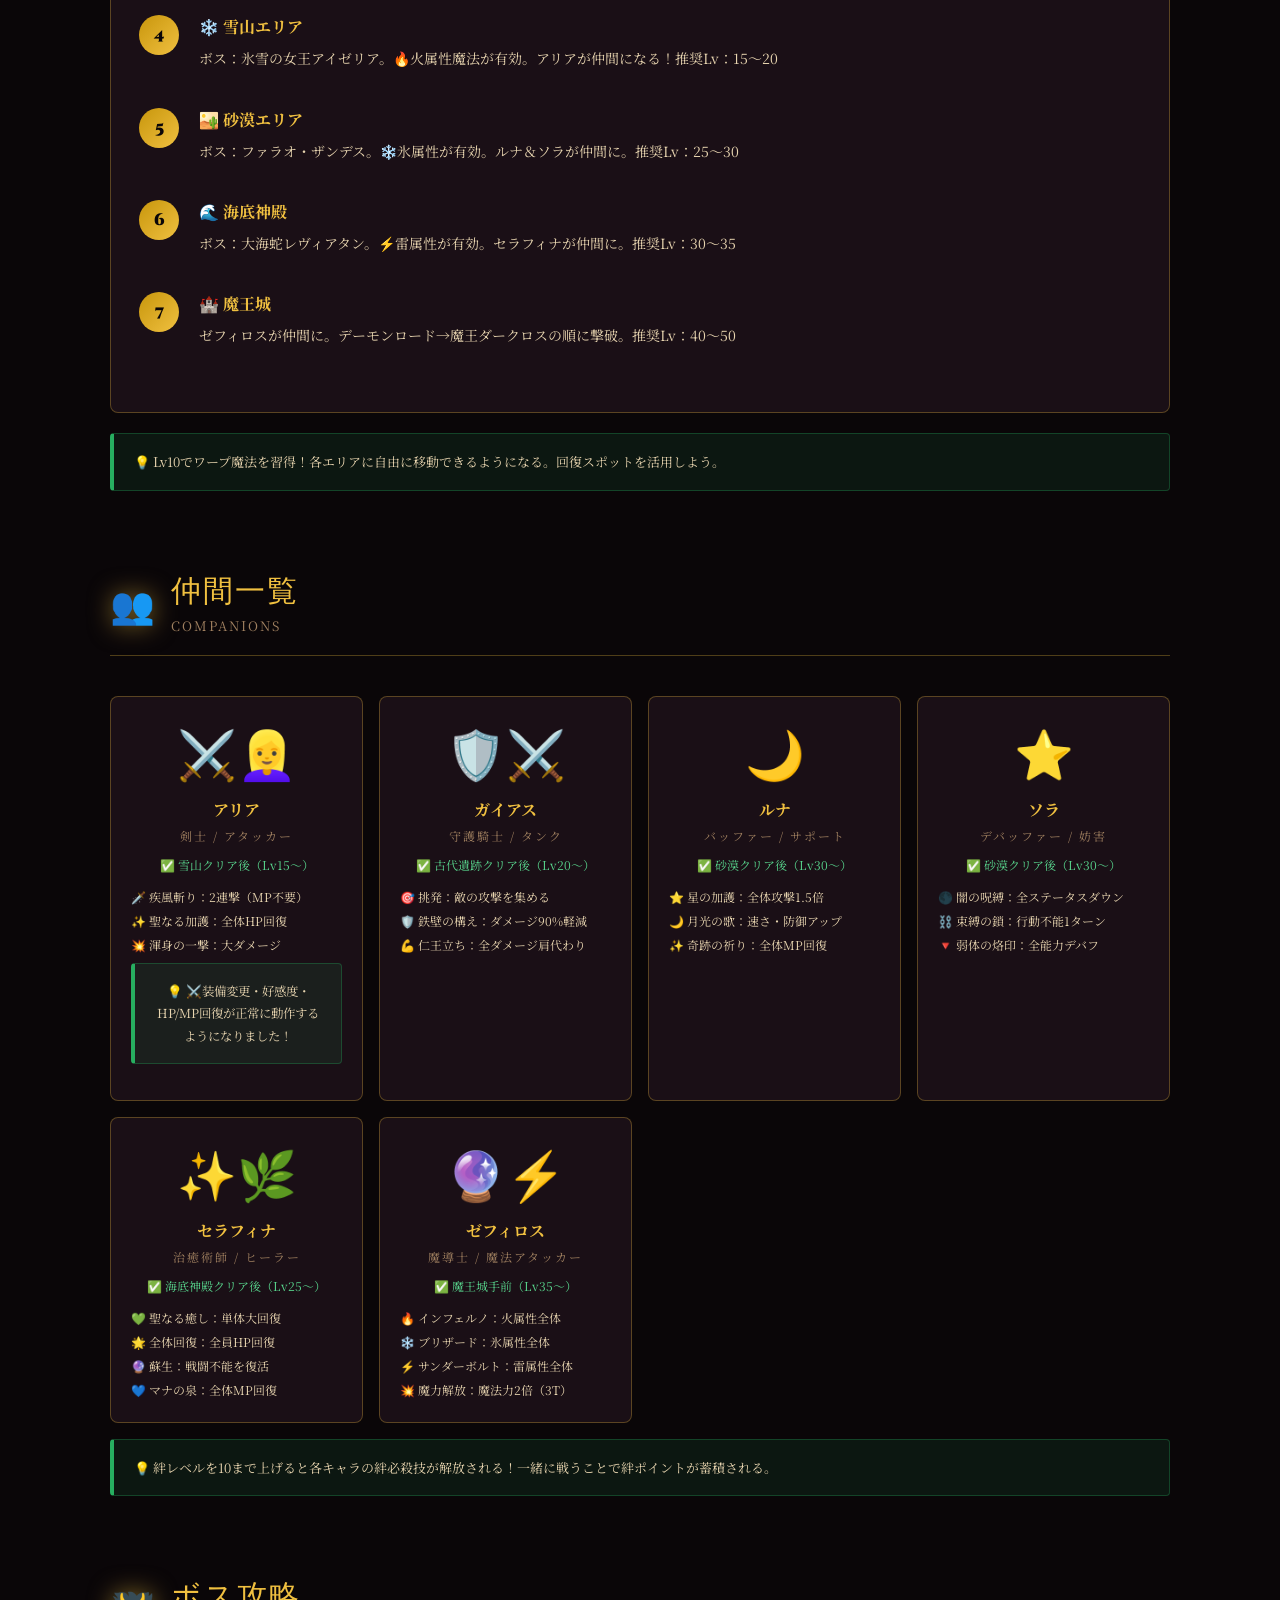
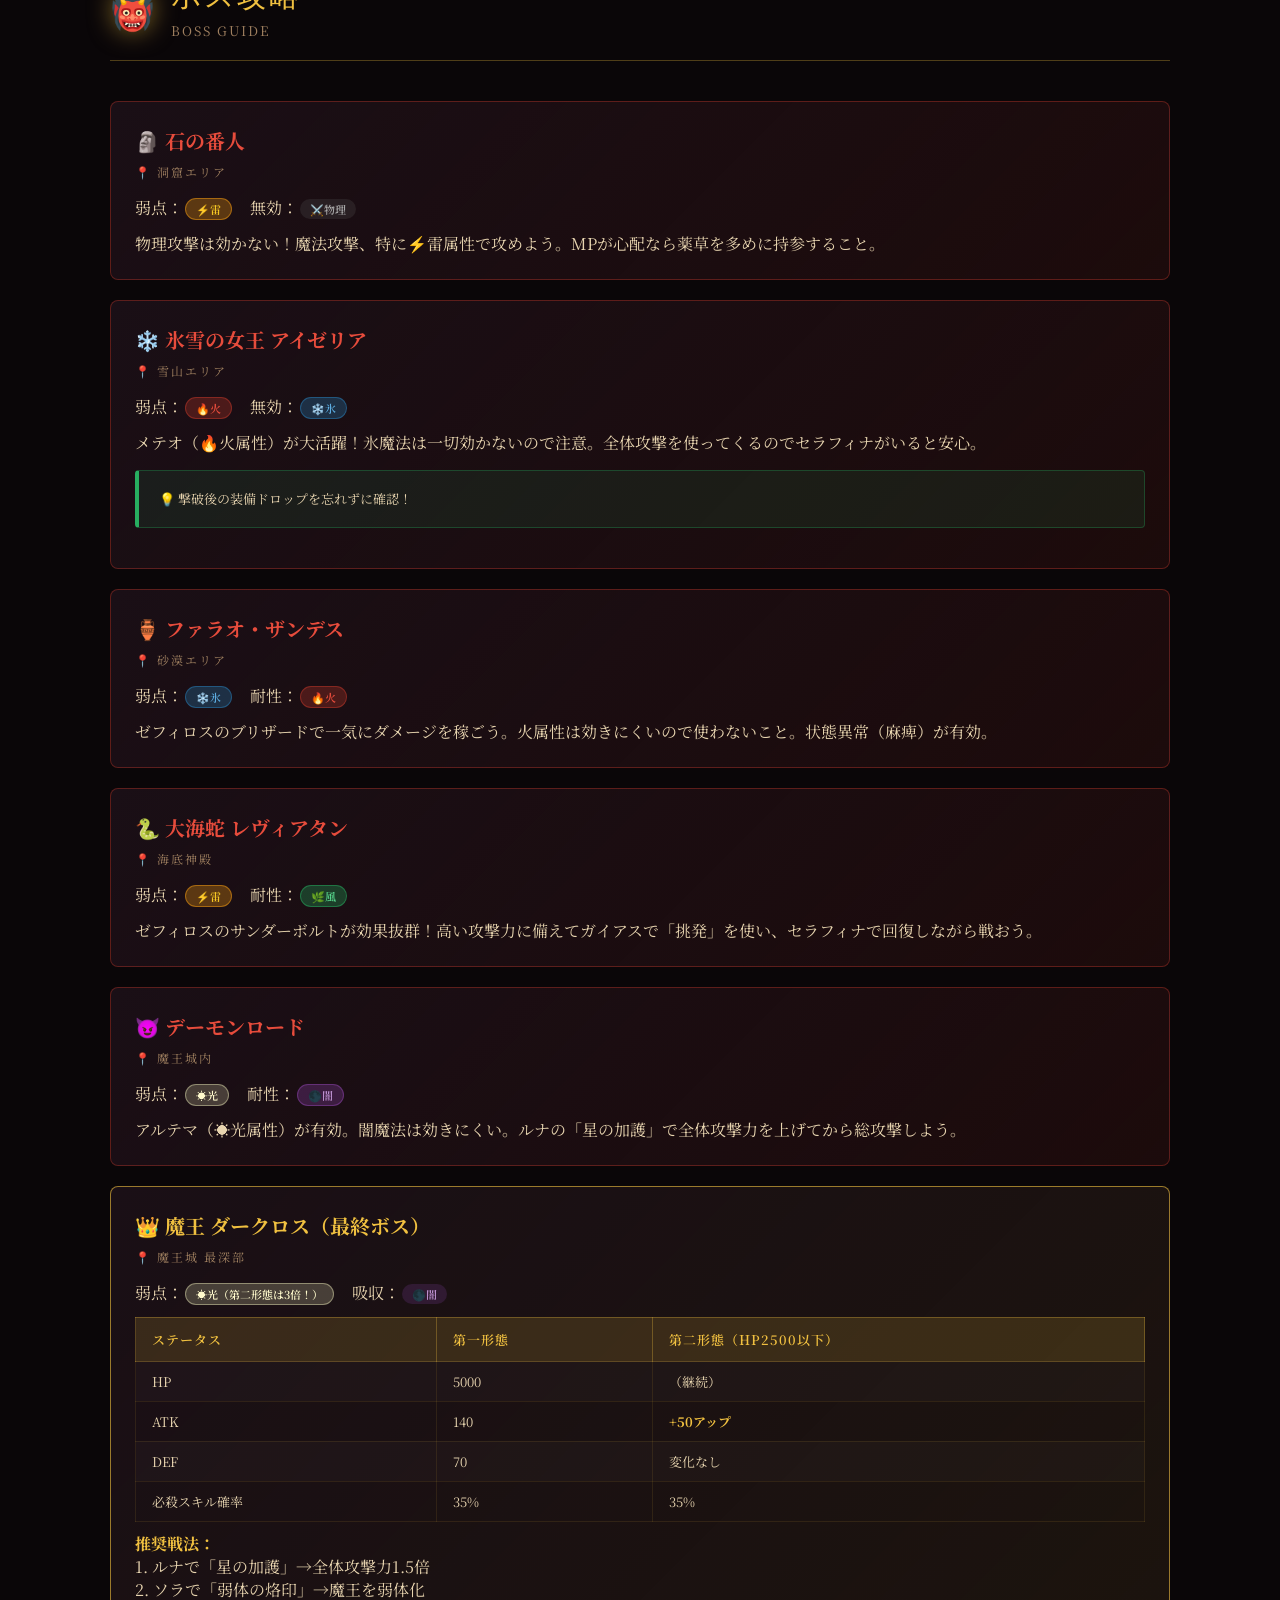
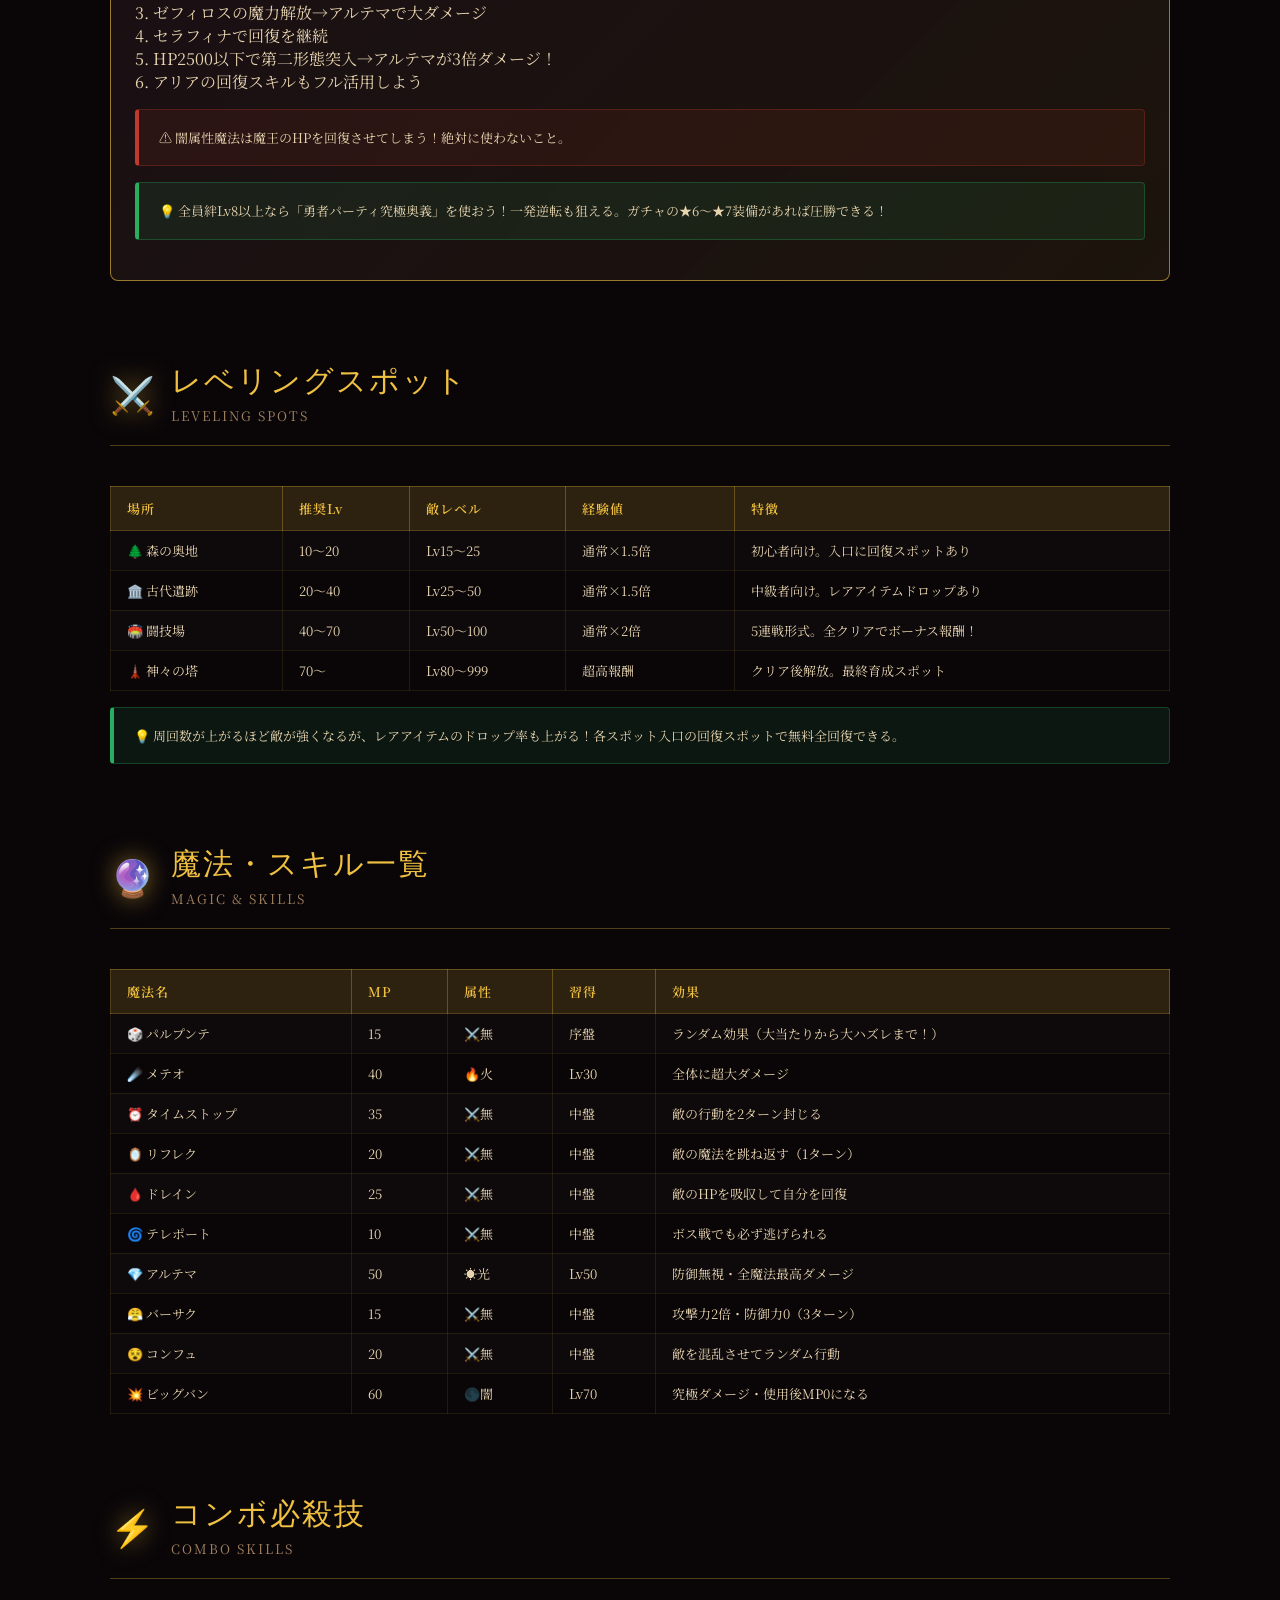
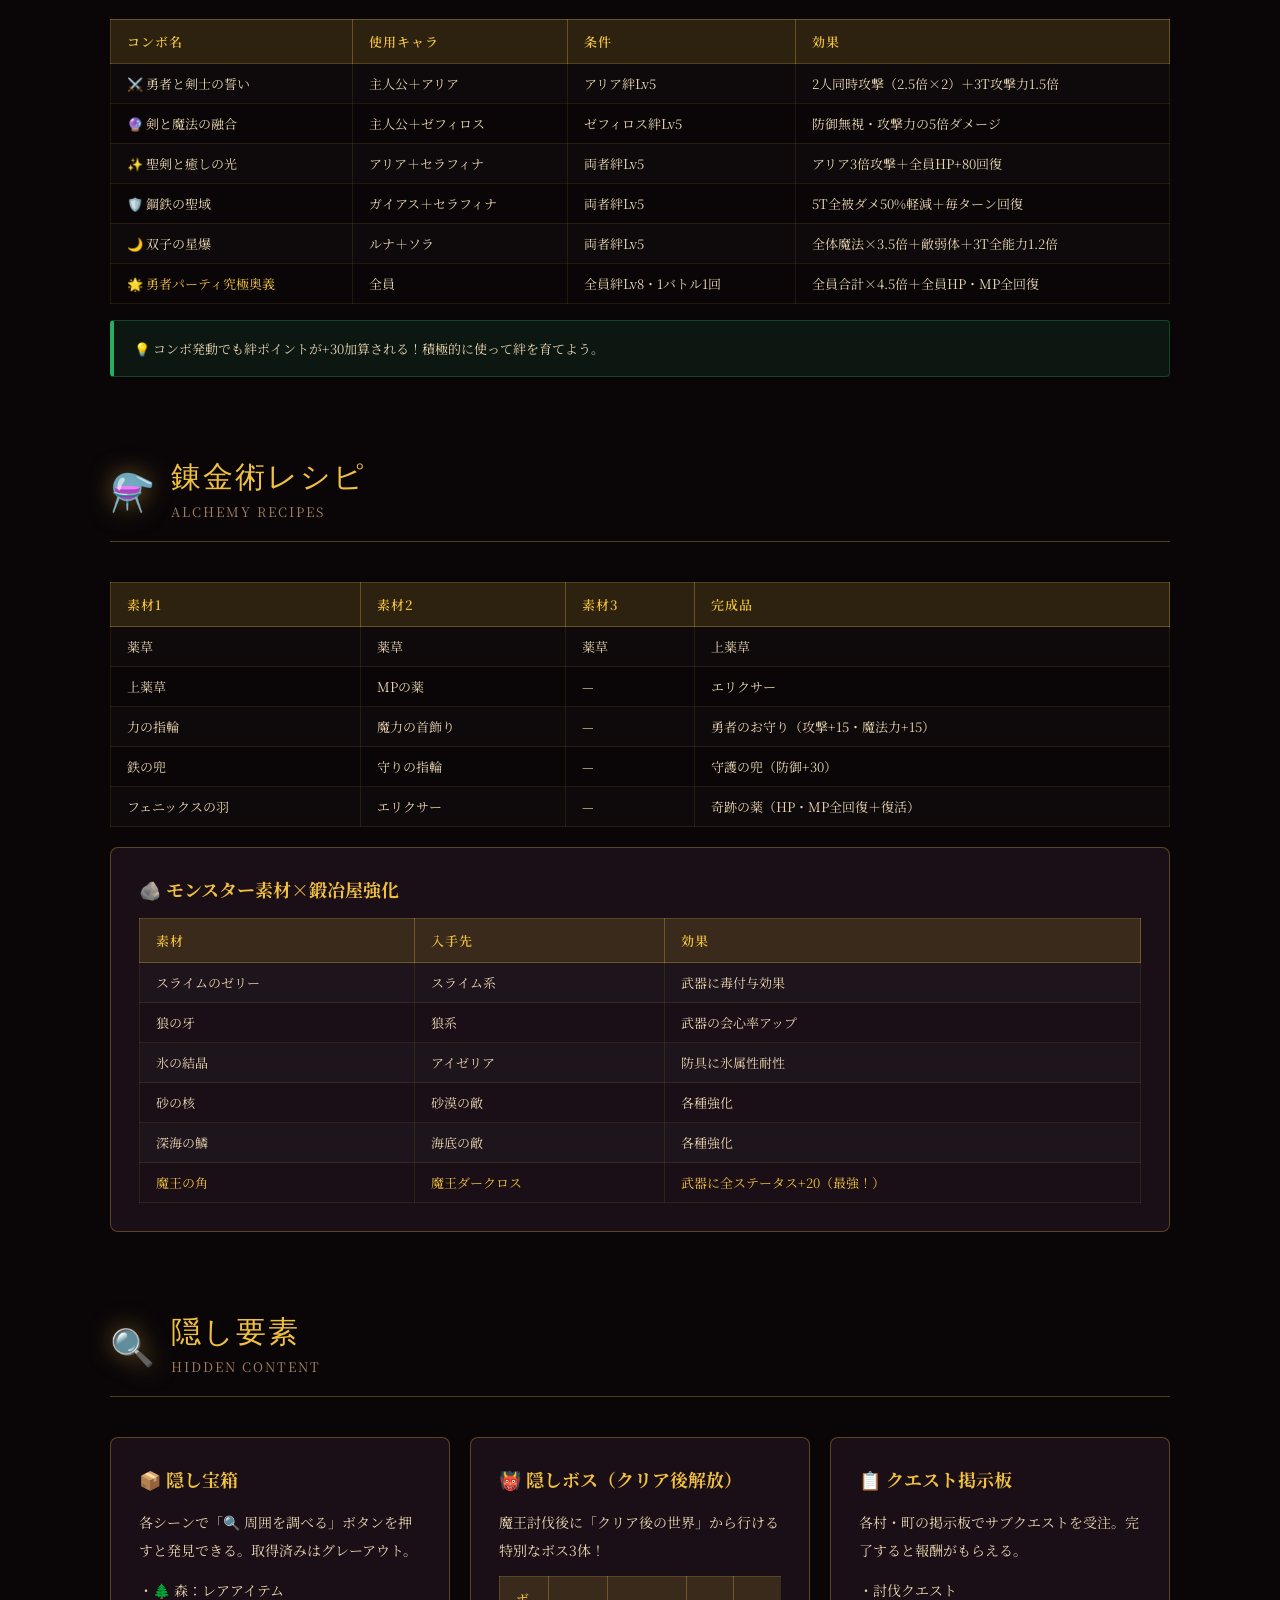
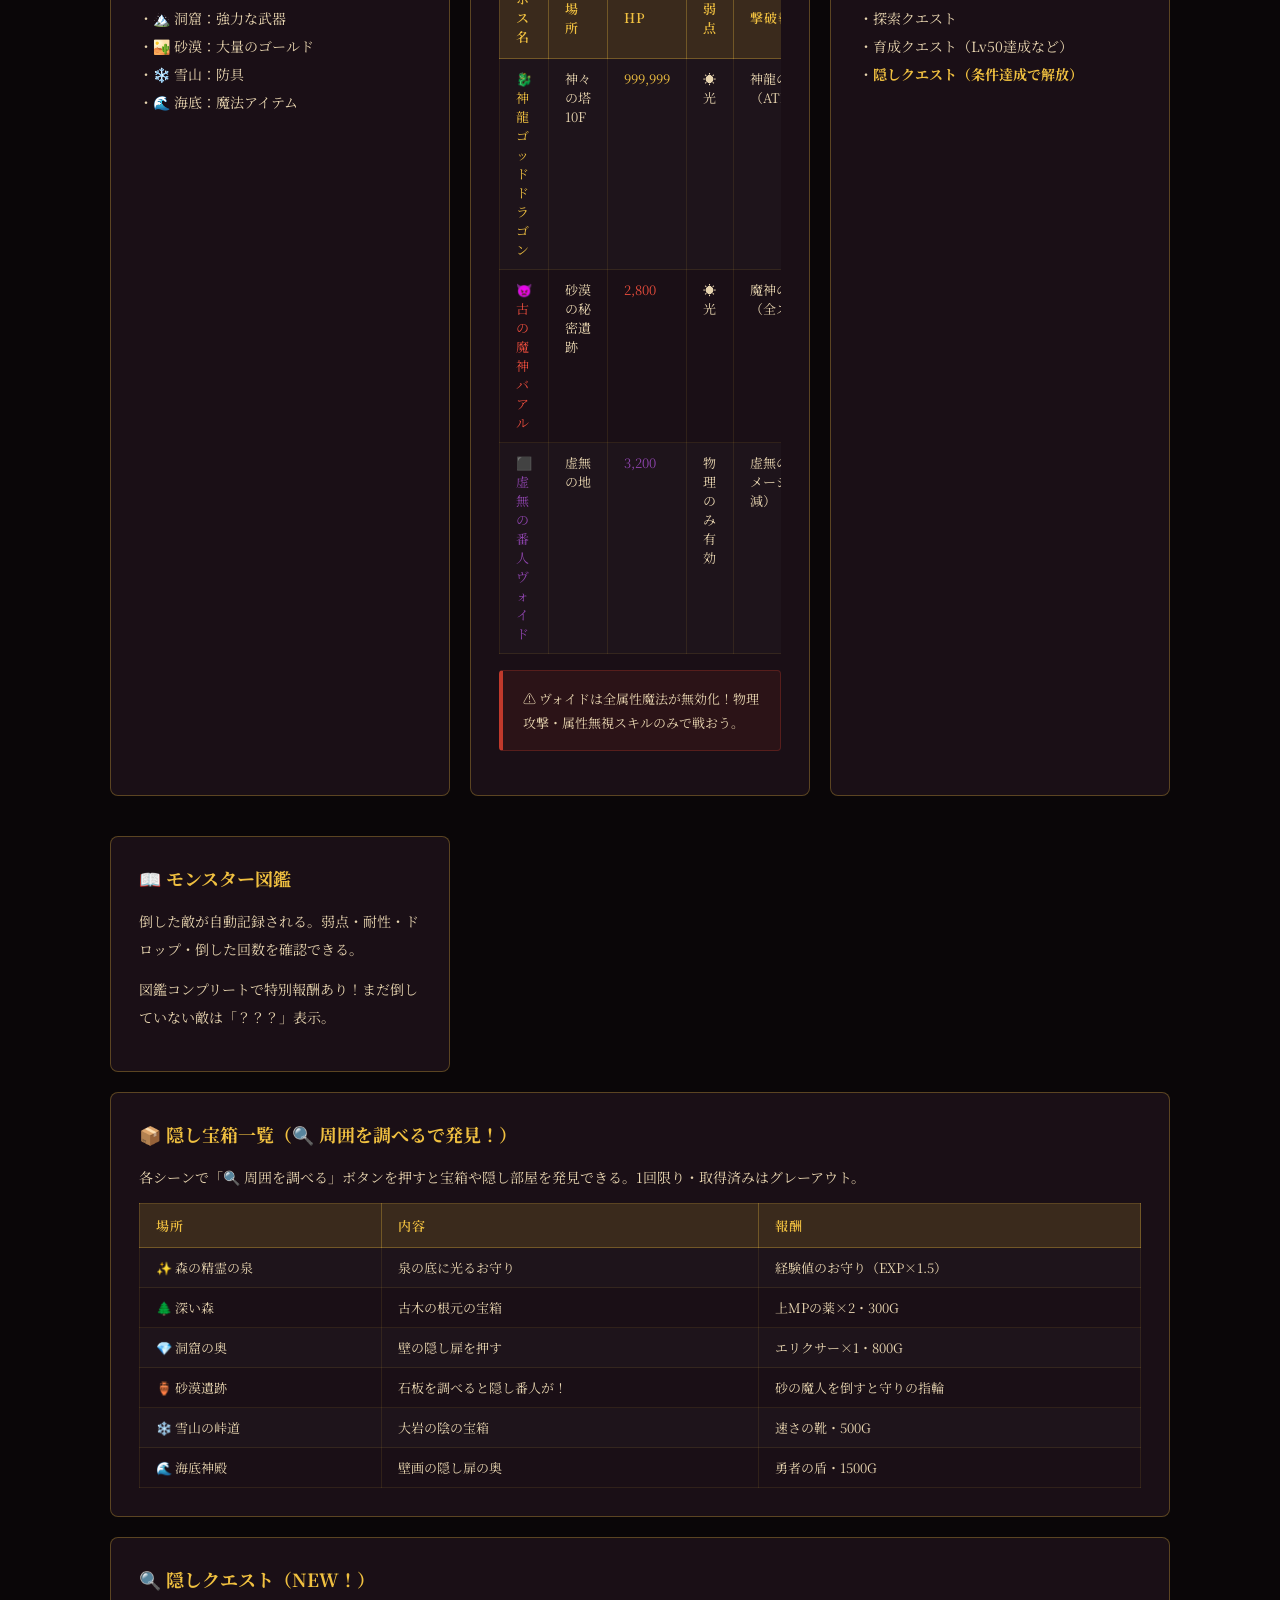
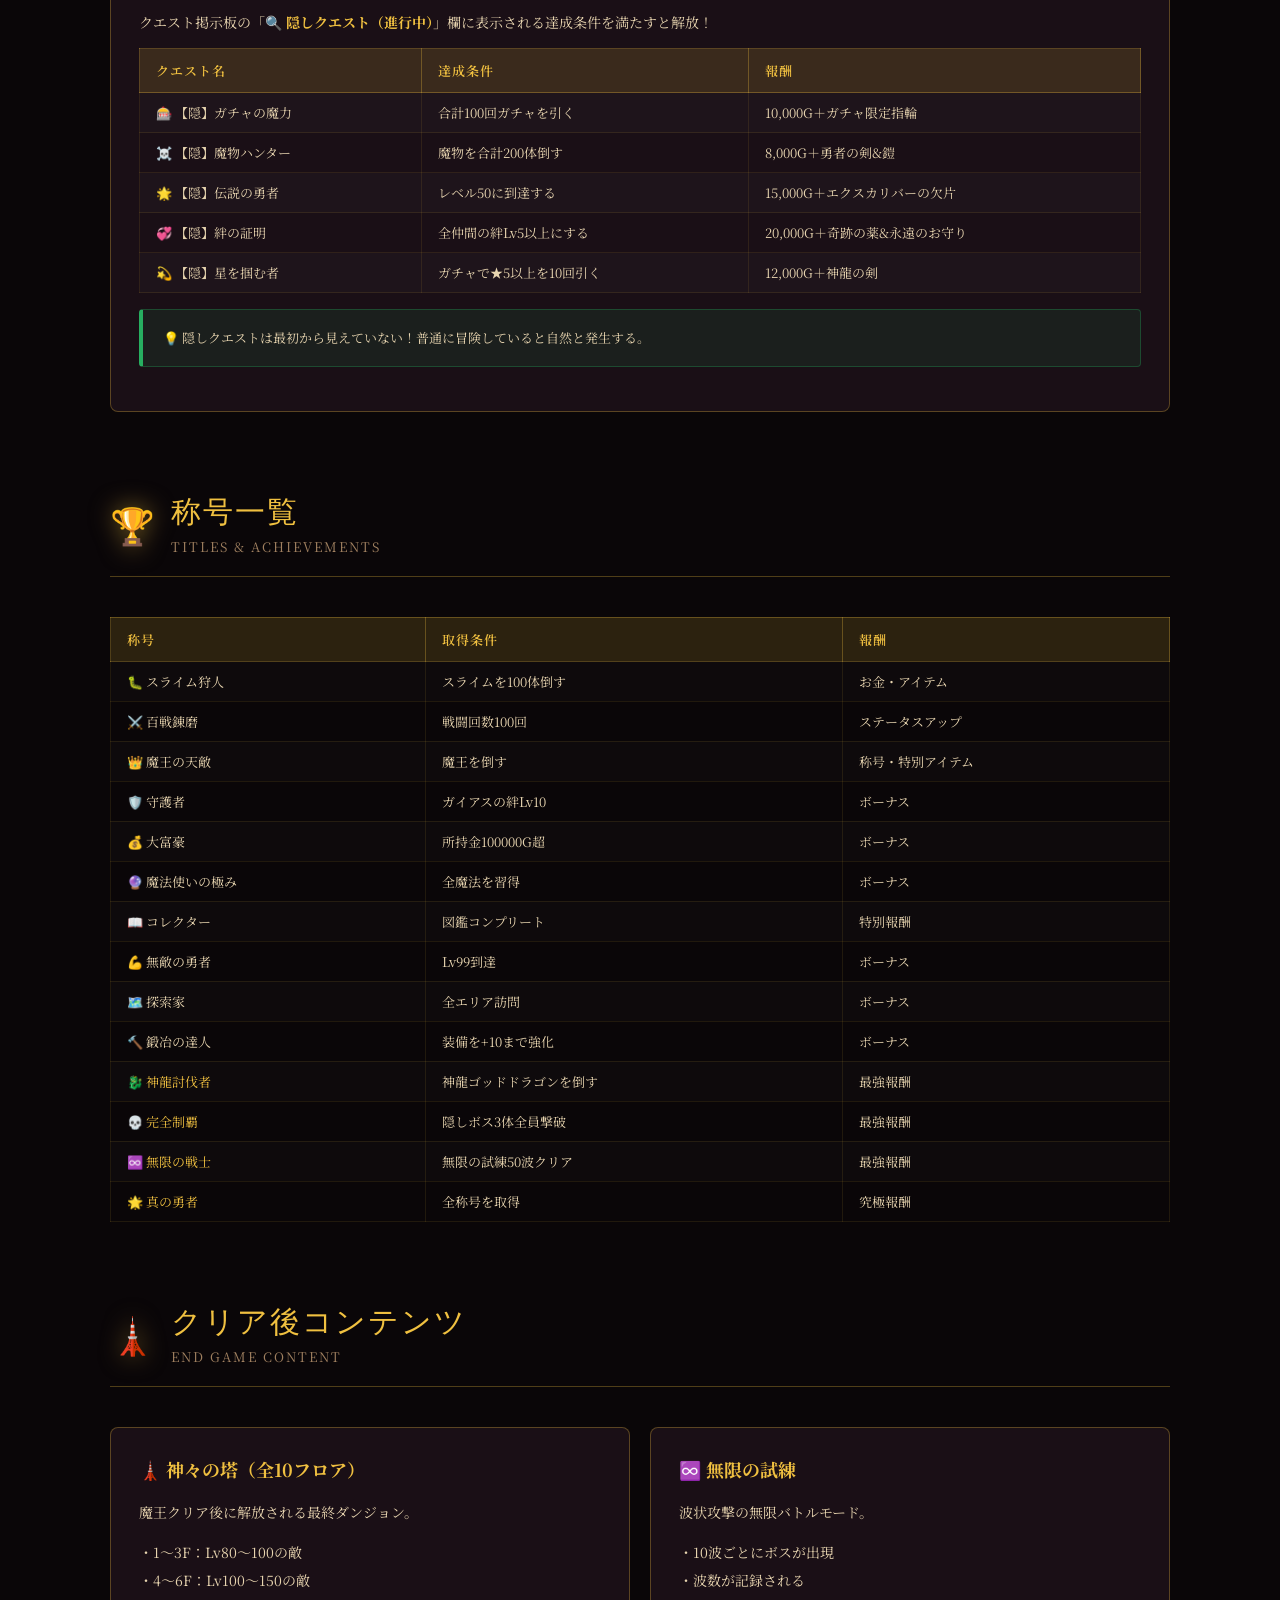
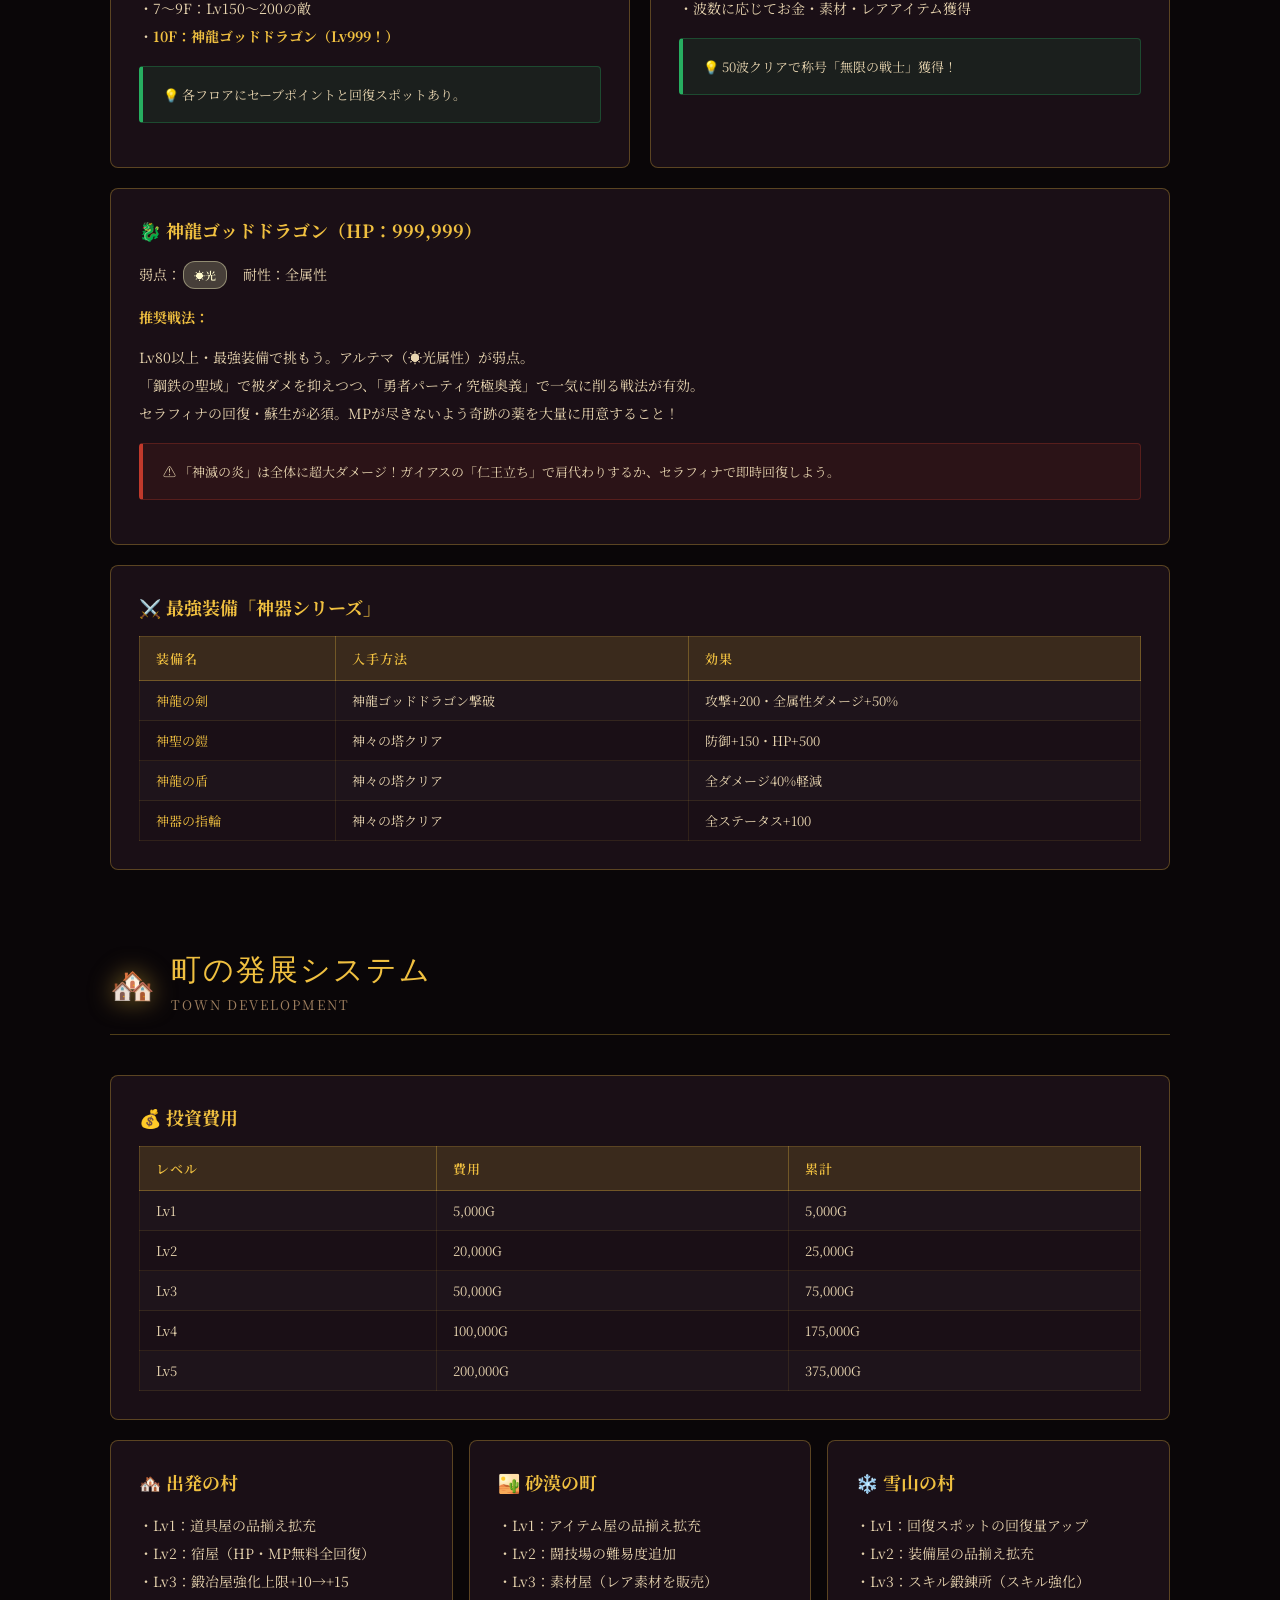
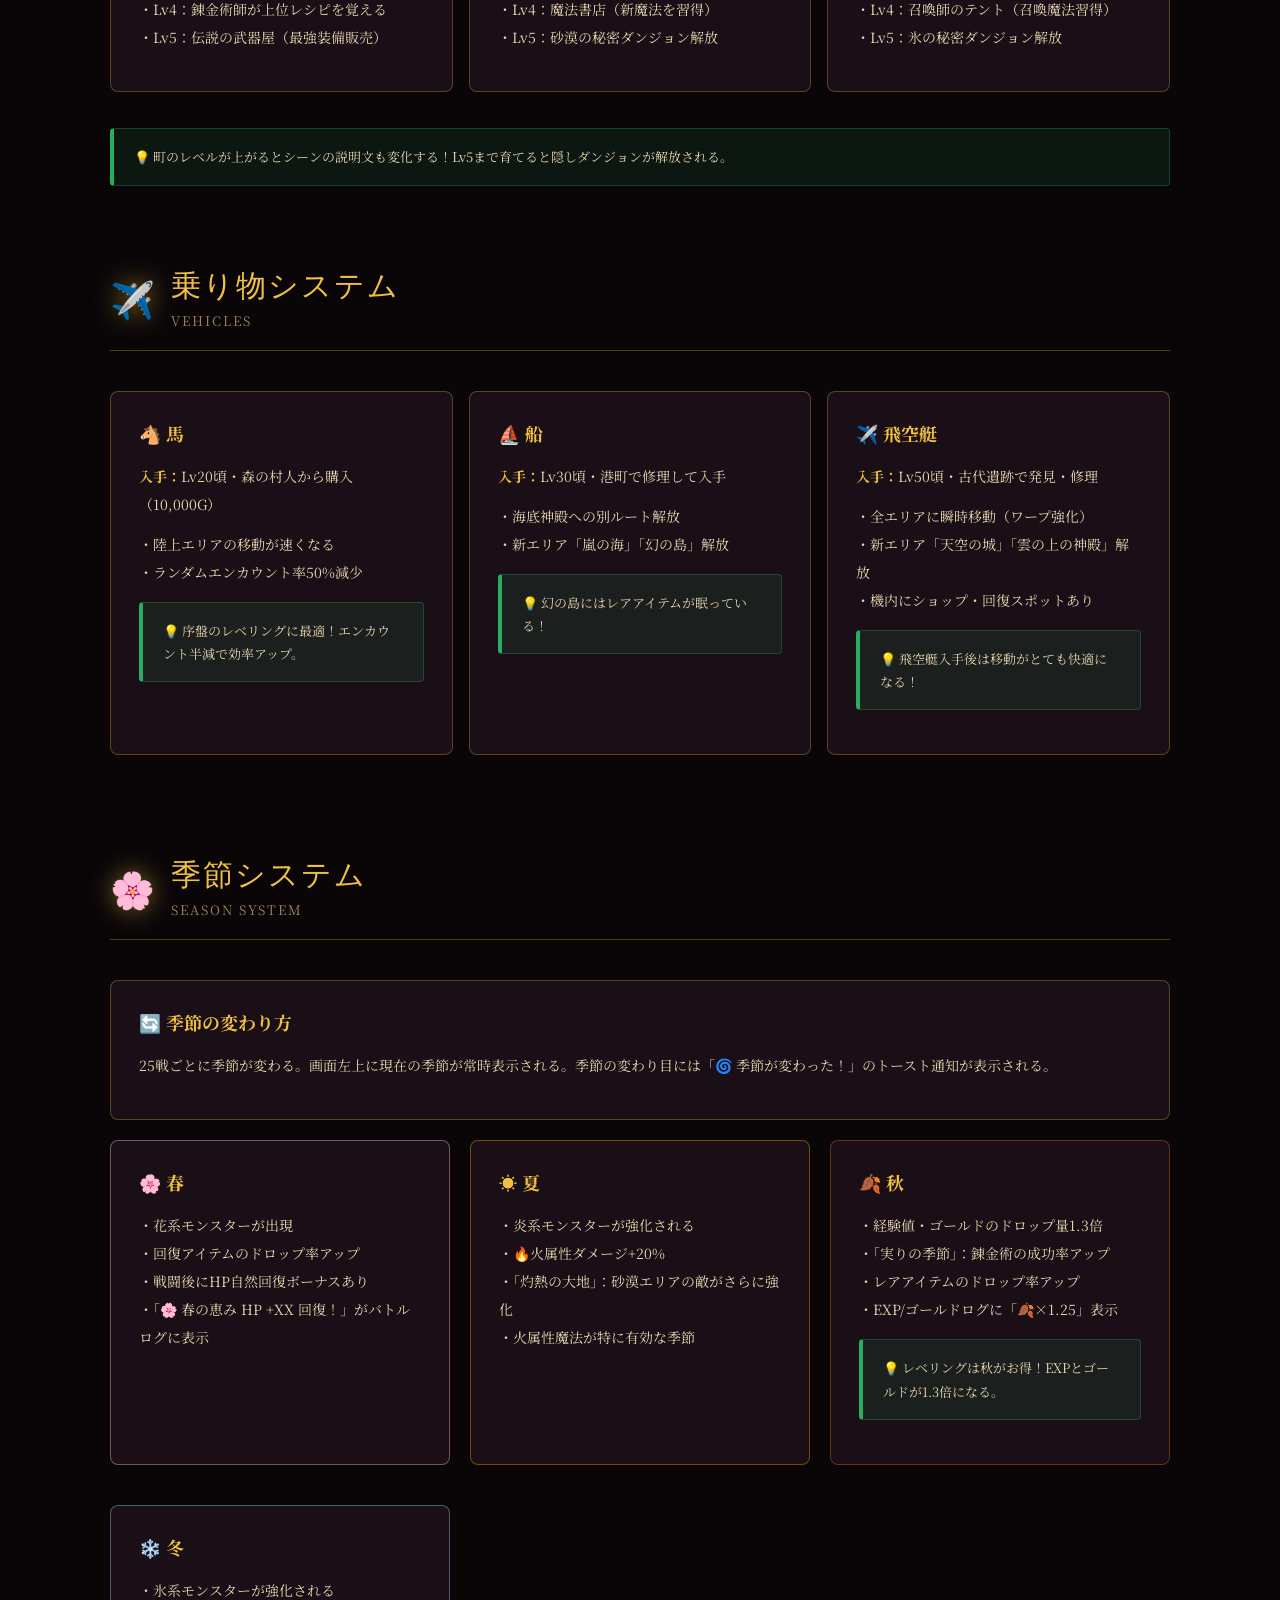
==== commit e7b6dd8f: "update strategy guide" ====
--- a/index.html
+++ b/index.html
@@ -559,6 +559,15 @@
           <div style="font-size:11px;color:var(--text-dim);letter-spacing:2px">UPDATE NEWS</div>
         </div>
         <div class="news-header-sub">Ver 3.1 系列</div>
+      </div>
+
+      <div class="news-item">
+        <div class="news-date">2026-05-30</div>
+        <div class="news-tag update">UPD</div>
+        <div class="news-body">
+          <strong>BGMを大幅強化！</strong>
+          <span class="sub">❄️雪山・🏜️砂漠・🌊海・🌾フィールドの4種エリア専用BGMを追加。全BGMに打楽器トラックとエコーエフェクトを追加し、迫力が大幅UP！</span>
+        </div>
       </div>
 
       <div class="news-item">
@@ -1472,17 +1481,27 @@
 
     <div class="grid-2">
       <div class="card">
-        <div class="card-title">🎵 BGM一覧</div>
-        <p>場面ごとに自動でBGMが切り替わる。</p>
-        <p>・🏠 タイトル画面：荘厳なファンタジー風<br>
-        ・🏘️ 村・町：穏やかで明るい<br>
-        ・🌲 森・洞窟：緊張感のある<br>
-        ・⚔️ 通常戦闘：テンポの速い戦闘BGM<br>
-        ・👹 ボス戦：迫力のあるボスBGM<br>
-        ・👑 魔王戦：壮大な最終決戦BGM<br>
-        ・🎉 勝利：短い勝利ファンファーレ<br>
-        ・💀 ゲームオーバー：悲しいBGM<br>
-        ・✨ エンディング：感動的なBGM</p>
+        <div class="card-title">🎵 BGM一覧（大幅強化！）</div>
+        <p>場面ごとに自動でBGMが切り替わる。全BGMに<strong style="color:var(--gold)">エコーエフェクト</strong>と<strong style="color:var(--gold)">打楽器トラック</strong>を追加！</p>
+        <div class="table-wrap">
+          <table>
+            <tr><th>BGM</th><th>場面</th><th>特徴</th></tr>
+            <tr><td>🏠 タイトル</td><td>タイトル画面</td><td>荘厳なファンタジー風</td></tr>
+            <tr><td>🏘️ 村</td><td>村・町・宿屋</td><td>穏やかで明るい</td></tr>
+            <tr><td style="color:#5dade2">🌾 フィールド</td><td>野外・草原・フィールド</td><td style="color:#5dade2">NEW！冒険感ある屋外BGM＋ドラム</td></tr>
+            <tr><td style="color:#5dade2">❄️ 雪山</td><td>雪山の集落・峠・氷の城</td><td style="color:#5dade2">NEW！幻想的な氷のBGM＋ハイハット</td></tr>
+            <tr><td style="color:#5dade2">🏜️ 砂漠</td><td>砂漠エリア全域</td><td style="color:#5dade2">NEW！エキゾチックな砂漠BGM＋フルドラム</td></tr>
+            <tr><td style="color:#5dade2">🌊 海</td><td>港町・海底神殿</td><td style="color:#5dade2">NEW！流れるような海のBGM＋ドラム</td></tr>
+            <tr><td>🌲 ダンジョン</td><td>森・洞窟・遺跡・神殿</td><td>緊張感のある探索BGM</td></tr>
+            <tr><td>⚔️ 通常戦闘</td><td>ランダムバトル</td><td>テンポ速い！＋打楽器強化</td></tr>
+            <tr><td>👹 ボス戦</td><td>ボスバトル</td><td>迫力のある！＋シンバル追加</td></tr>
+            <tr><td>👑 魔王戦</td><td>魔王・最終決戦</td><td>壮大な最終決戦BGM＋ドラム</td></tr>
+            <tr><td>🏰 魔王城エリア</td><td>魔王城・神々の塔</td><td>緊張感MAX</td></tr>
+            <tr><td>🎉 勝利</td><td>バトル勝利後</td><td>短い勝利ファンファーレ</td></tr>
+            <tr><td>💀 ゲームオーバー</td><td>全滅時</td><td>悲しいBGM</td></tr>
+            <tr><td>✨ エンディング</td><td>クリア後・エピローグ</td><td>感動的なBGM</td></tr>
+          </table>
+        </div>
         <div class="tip">画面右上の🔊ボタンでON/OFF・音量調整ができる！設定は自動保存される。</div>
       </div>
 
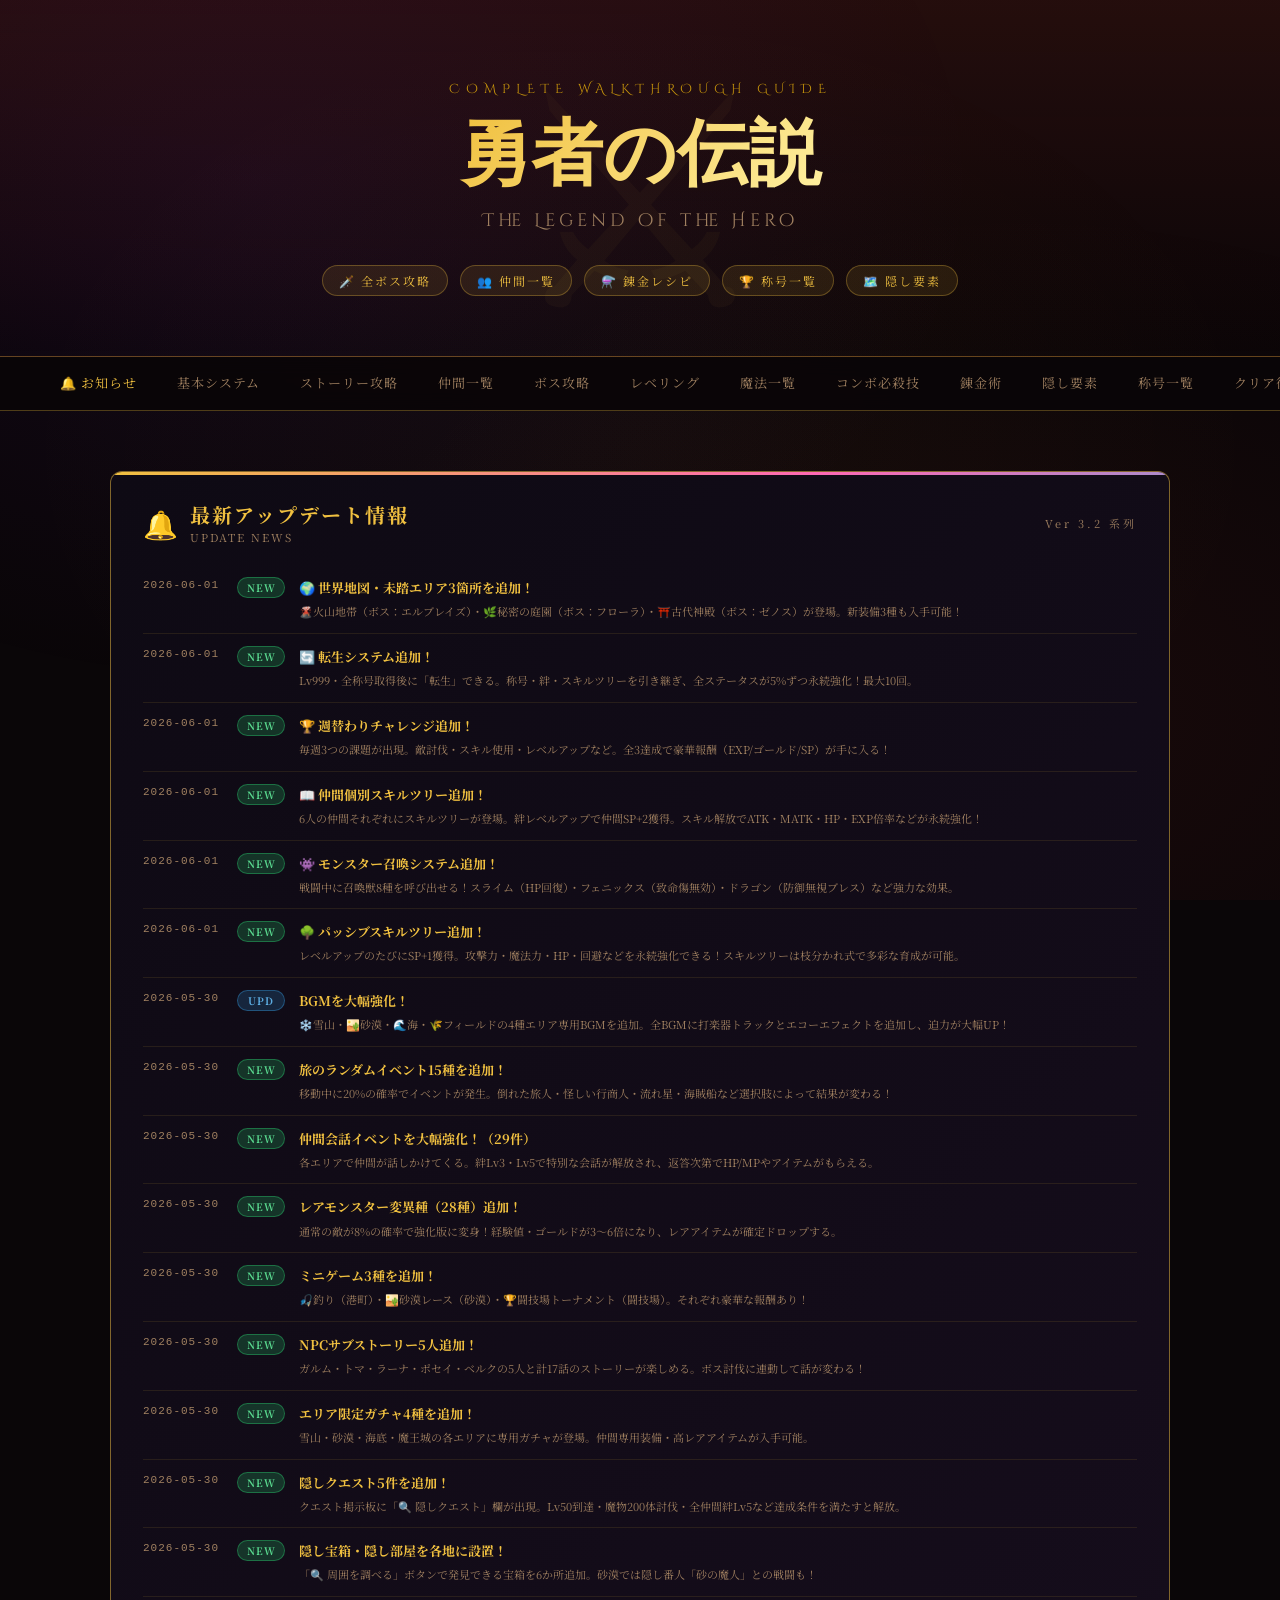
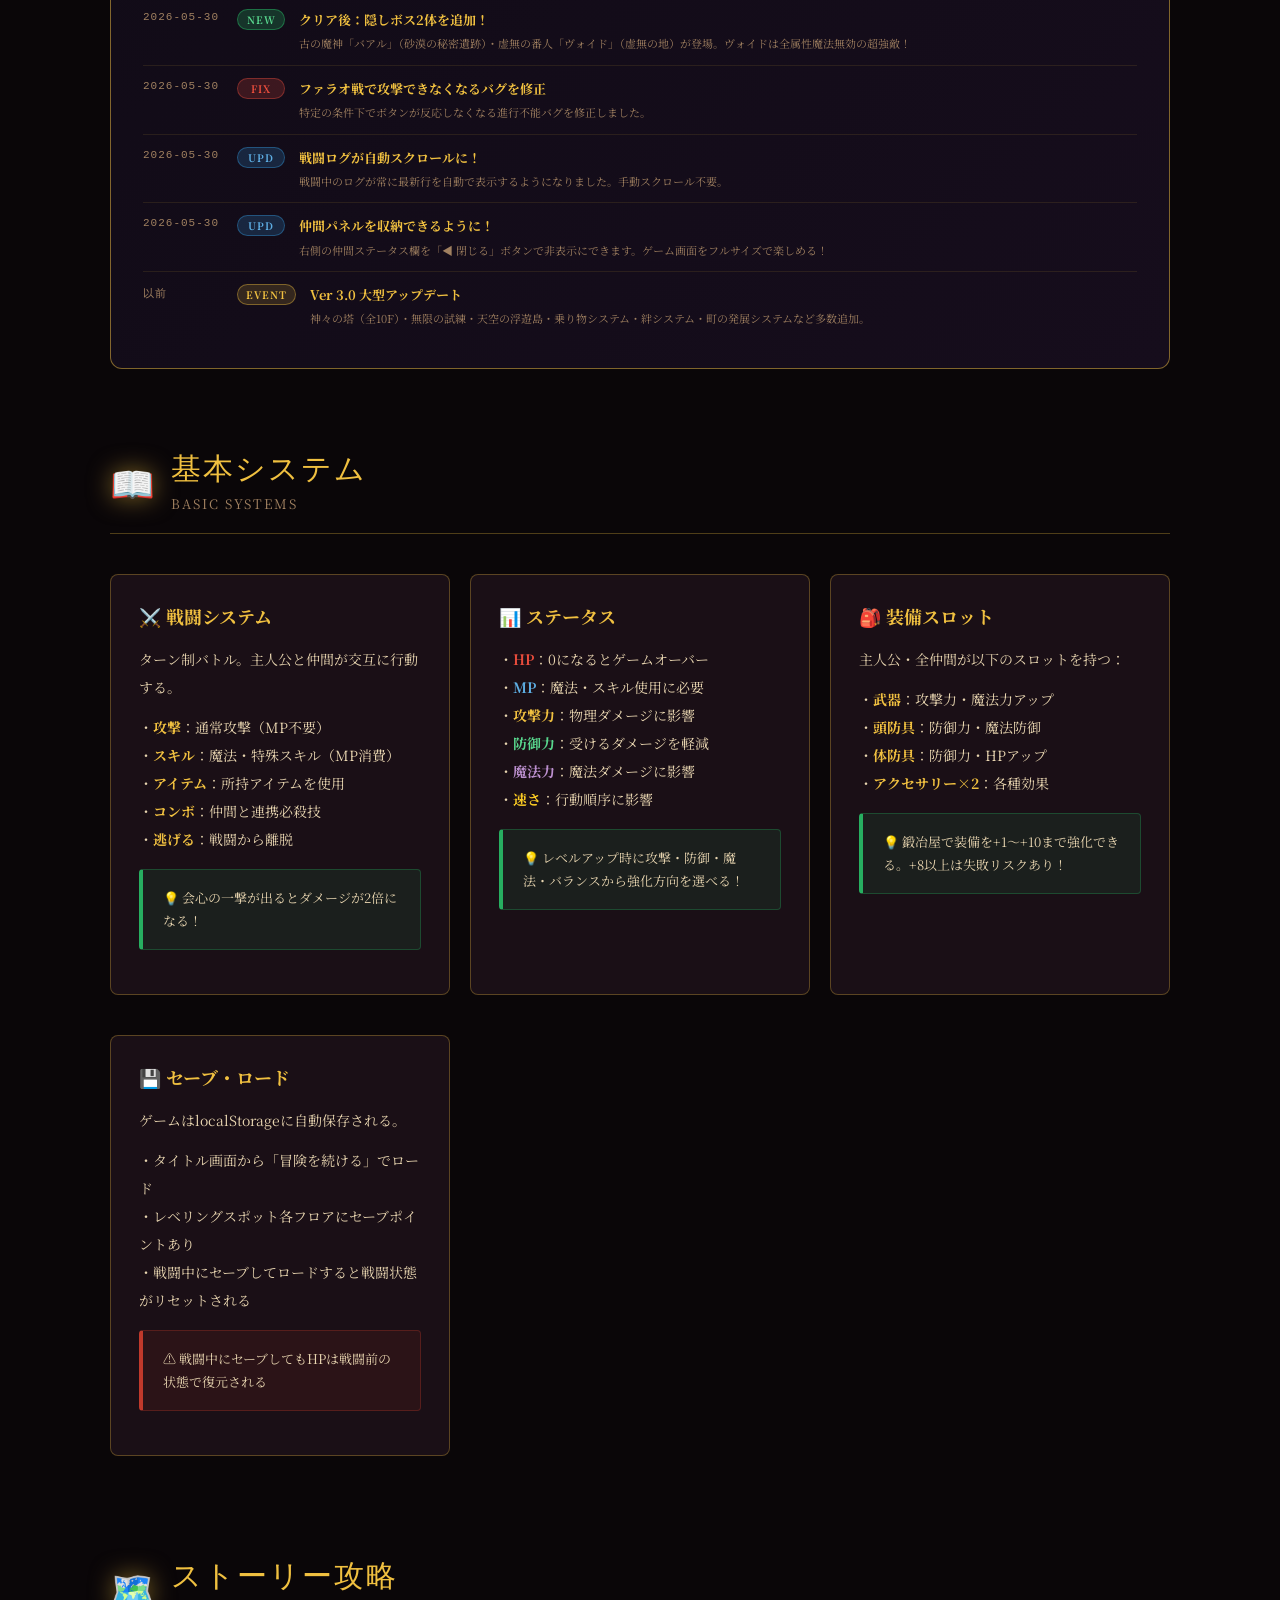
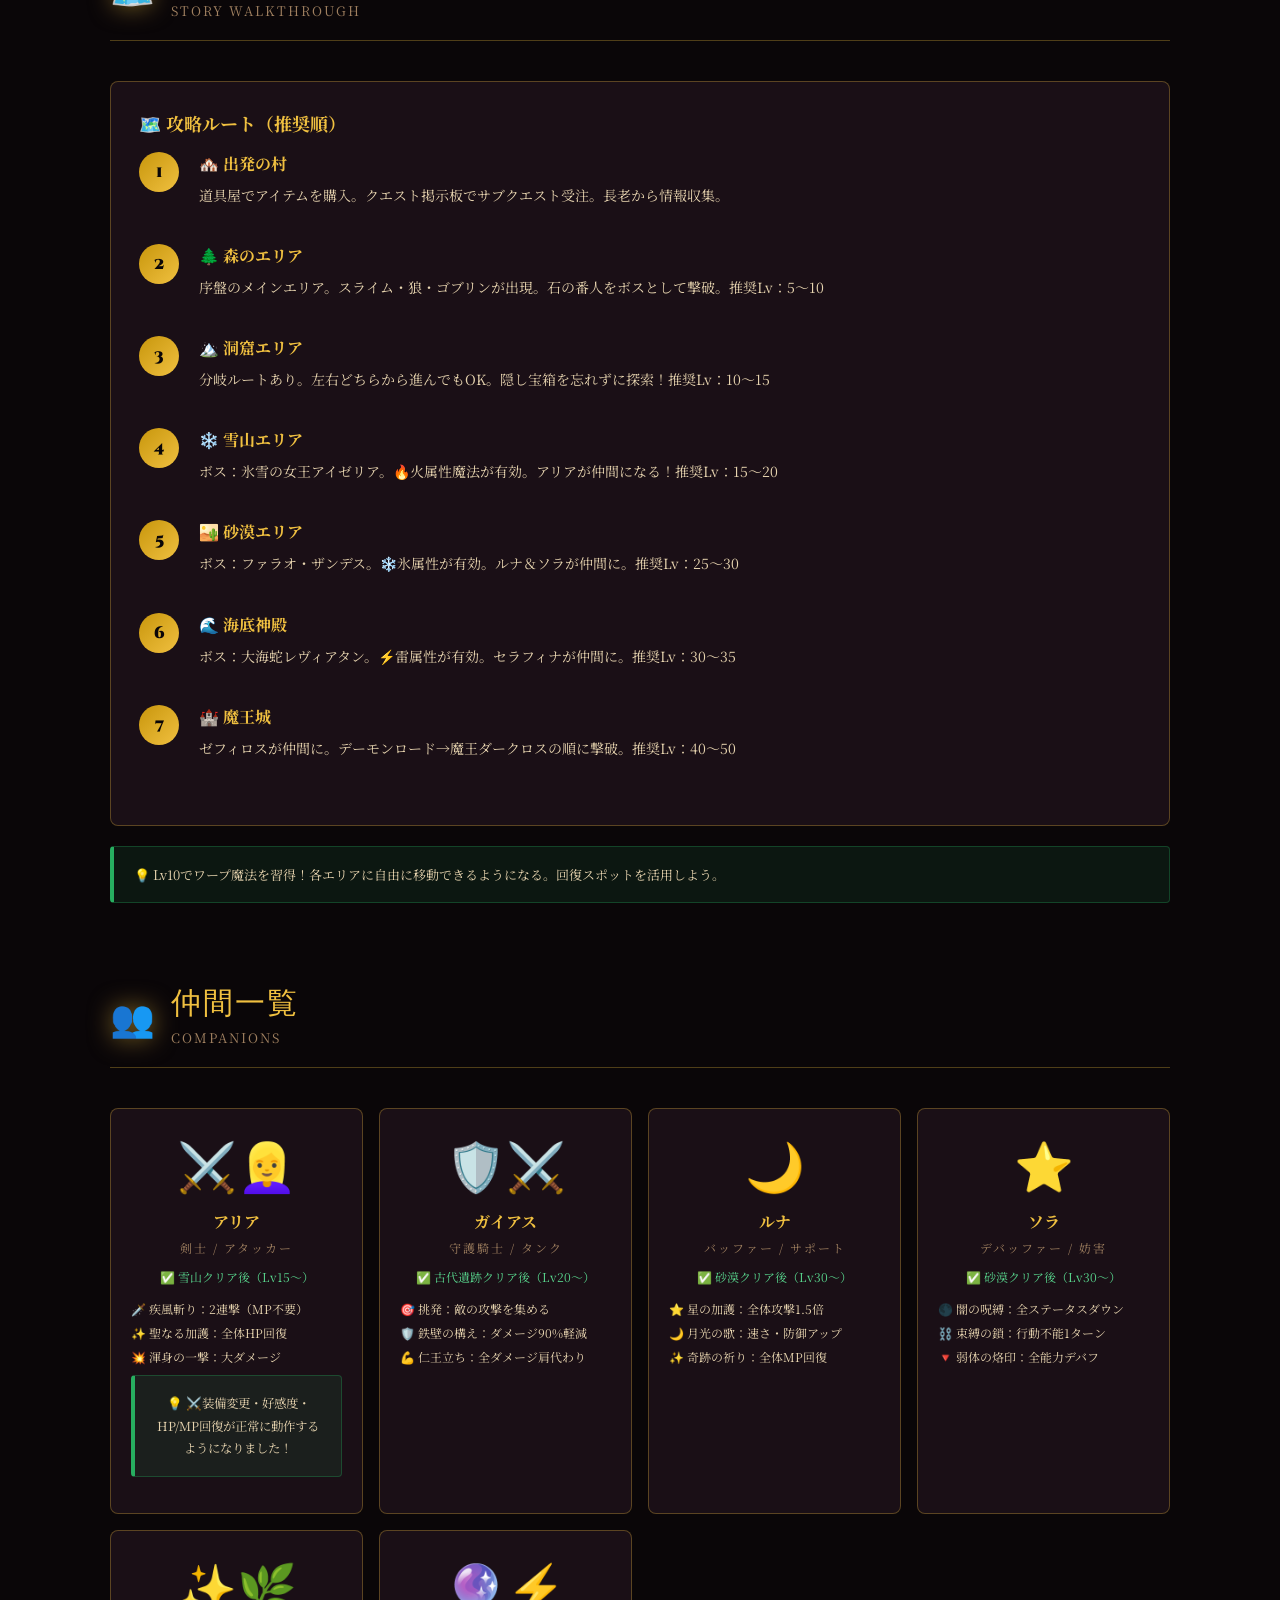
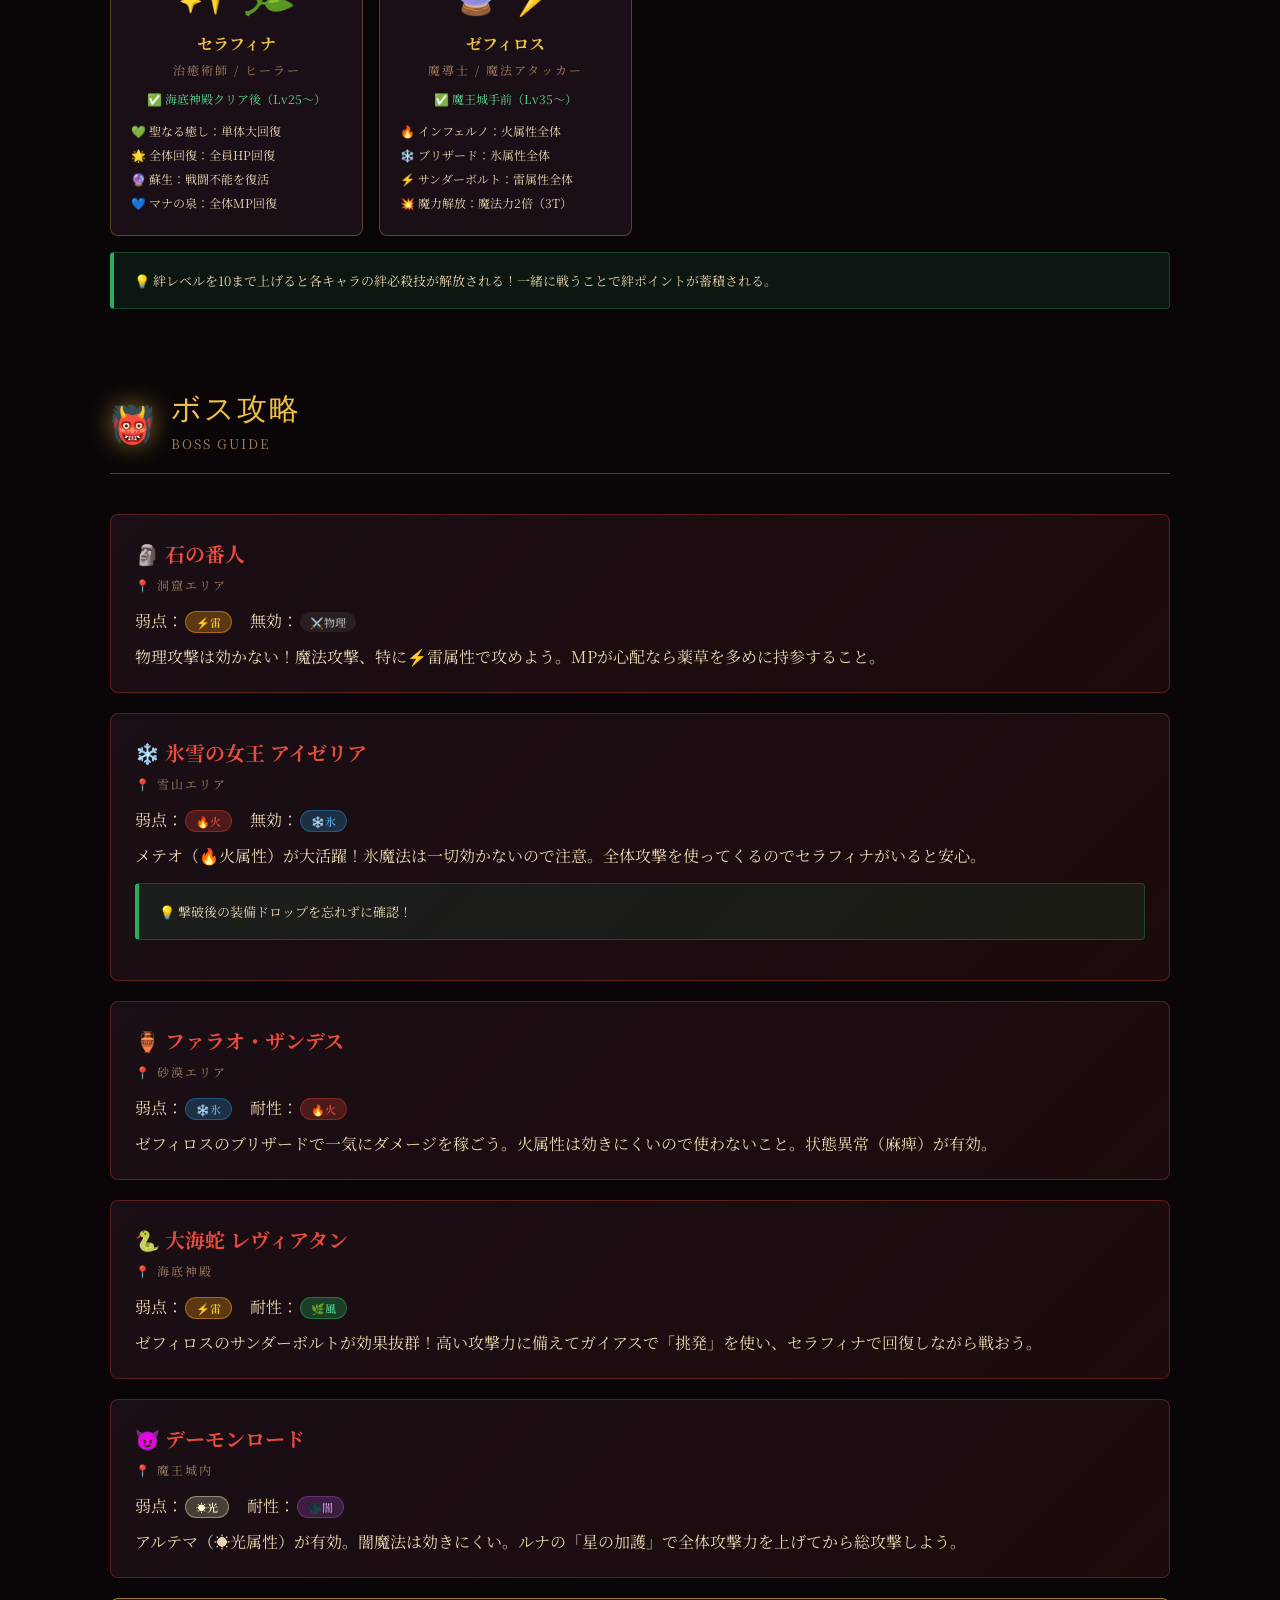
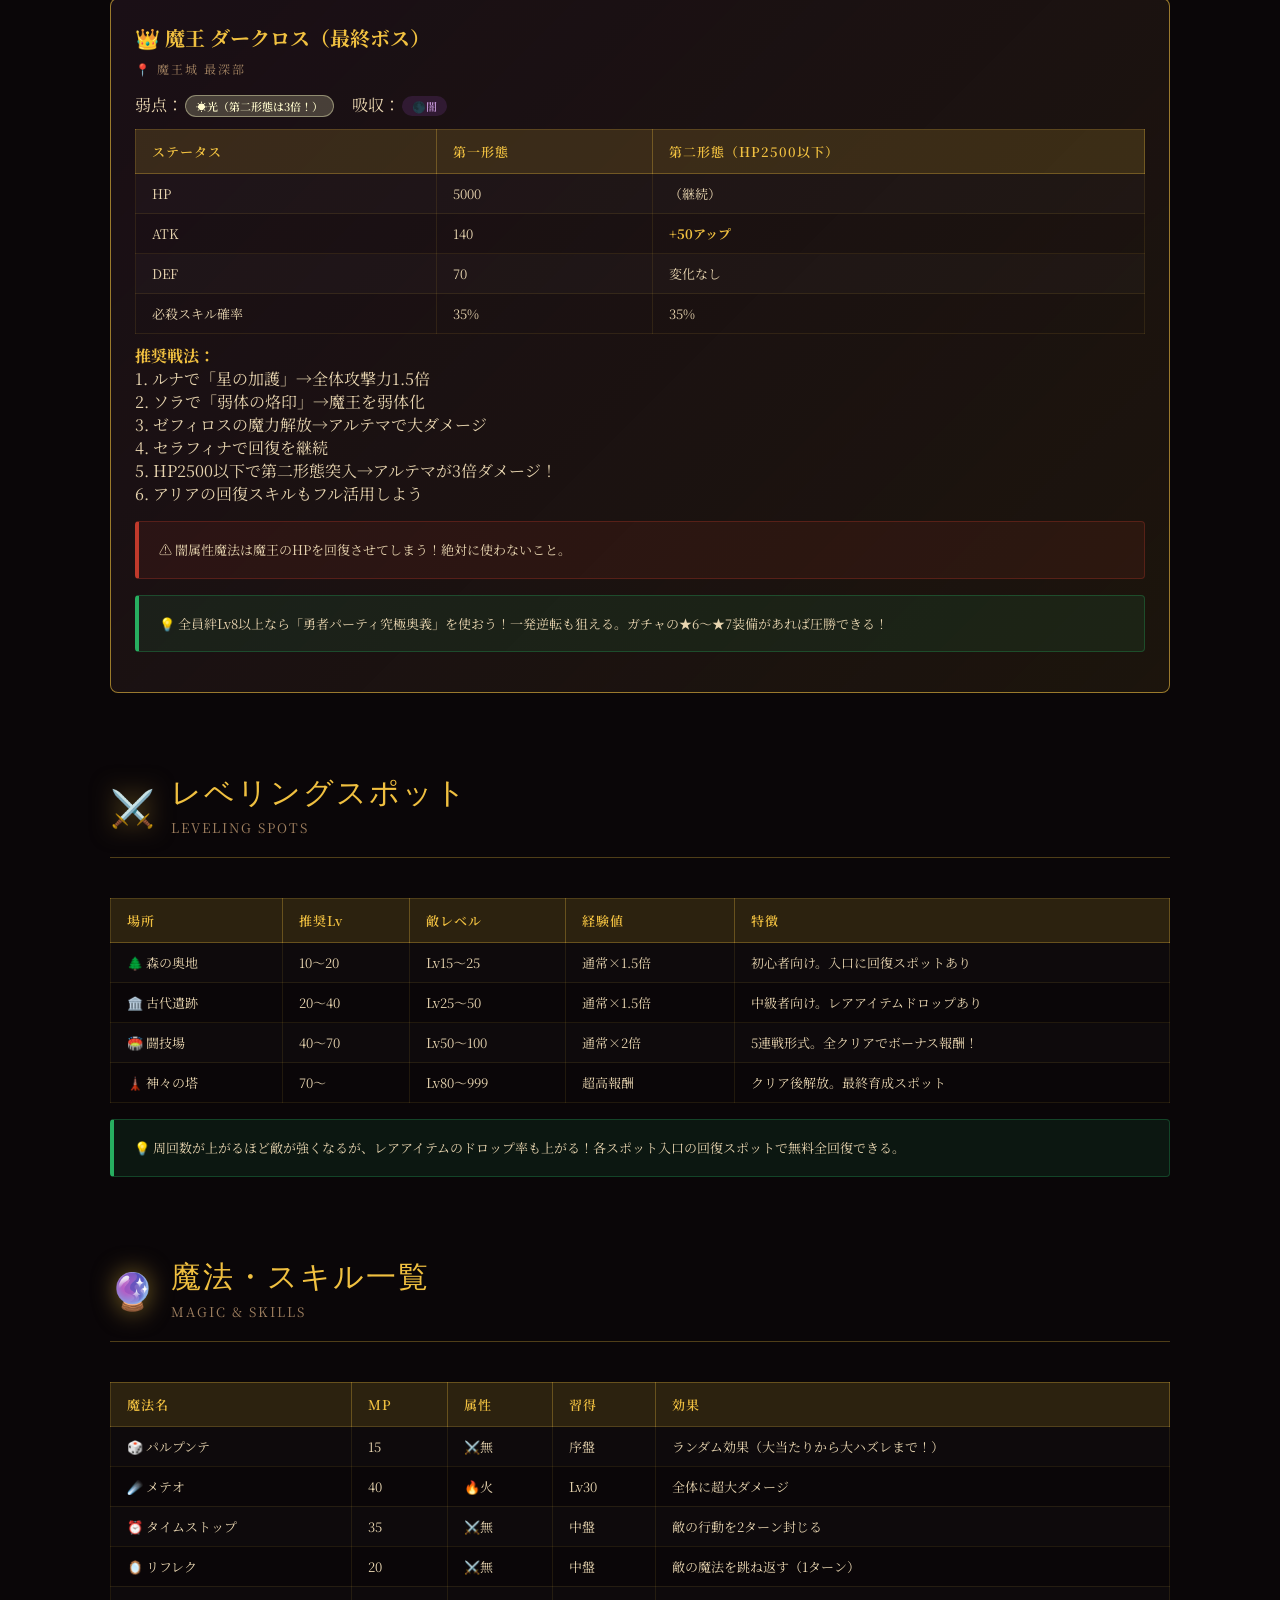
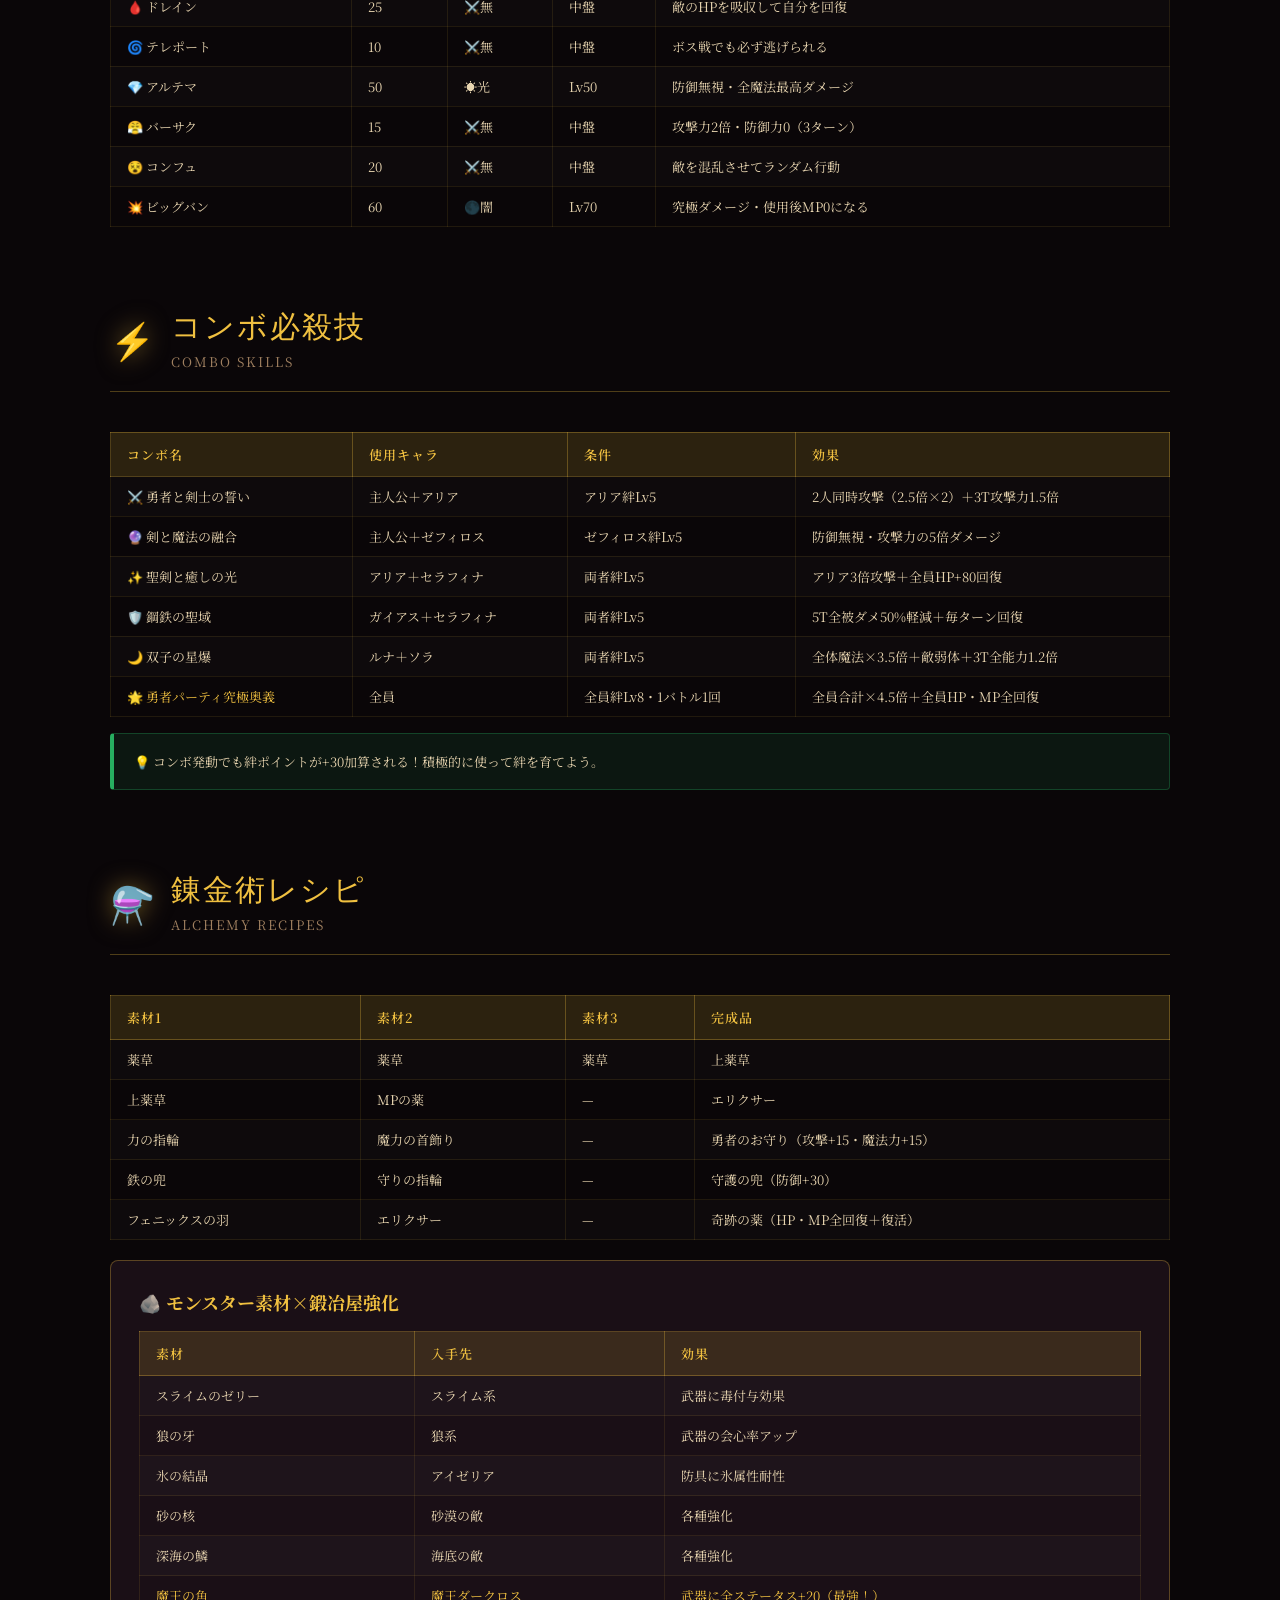
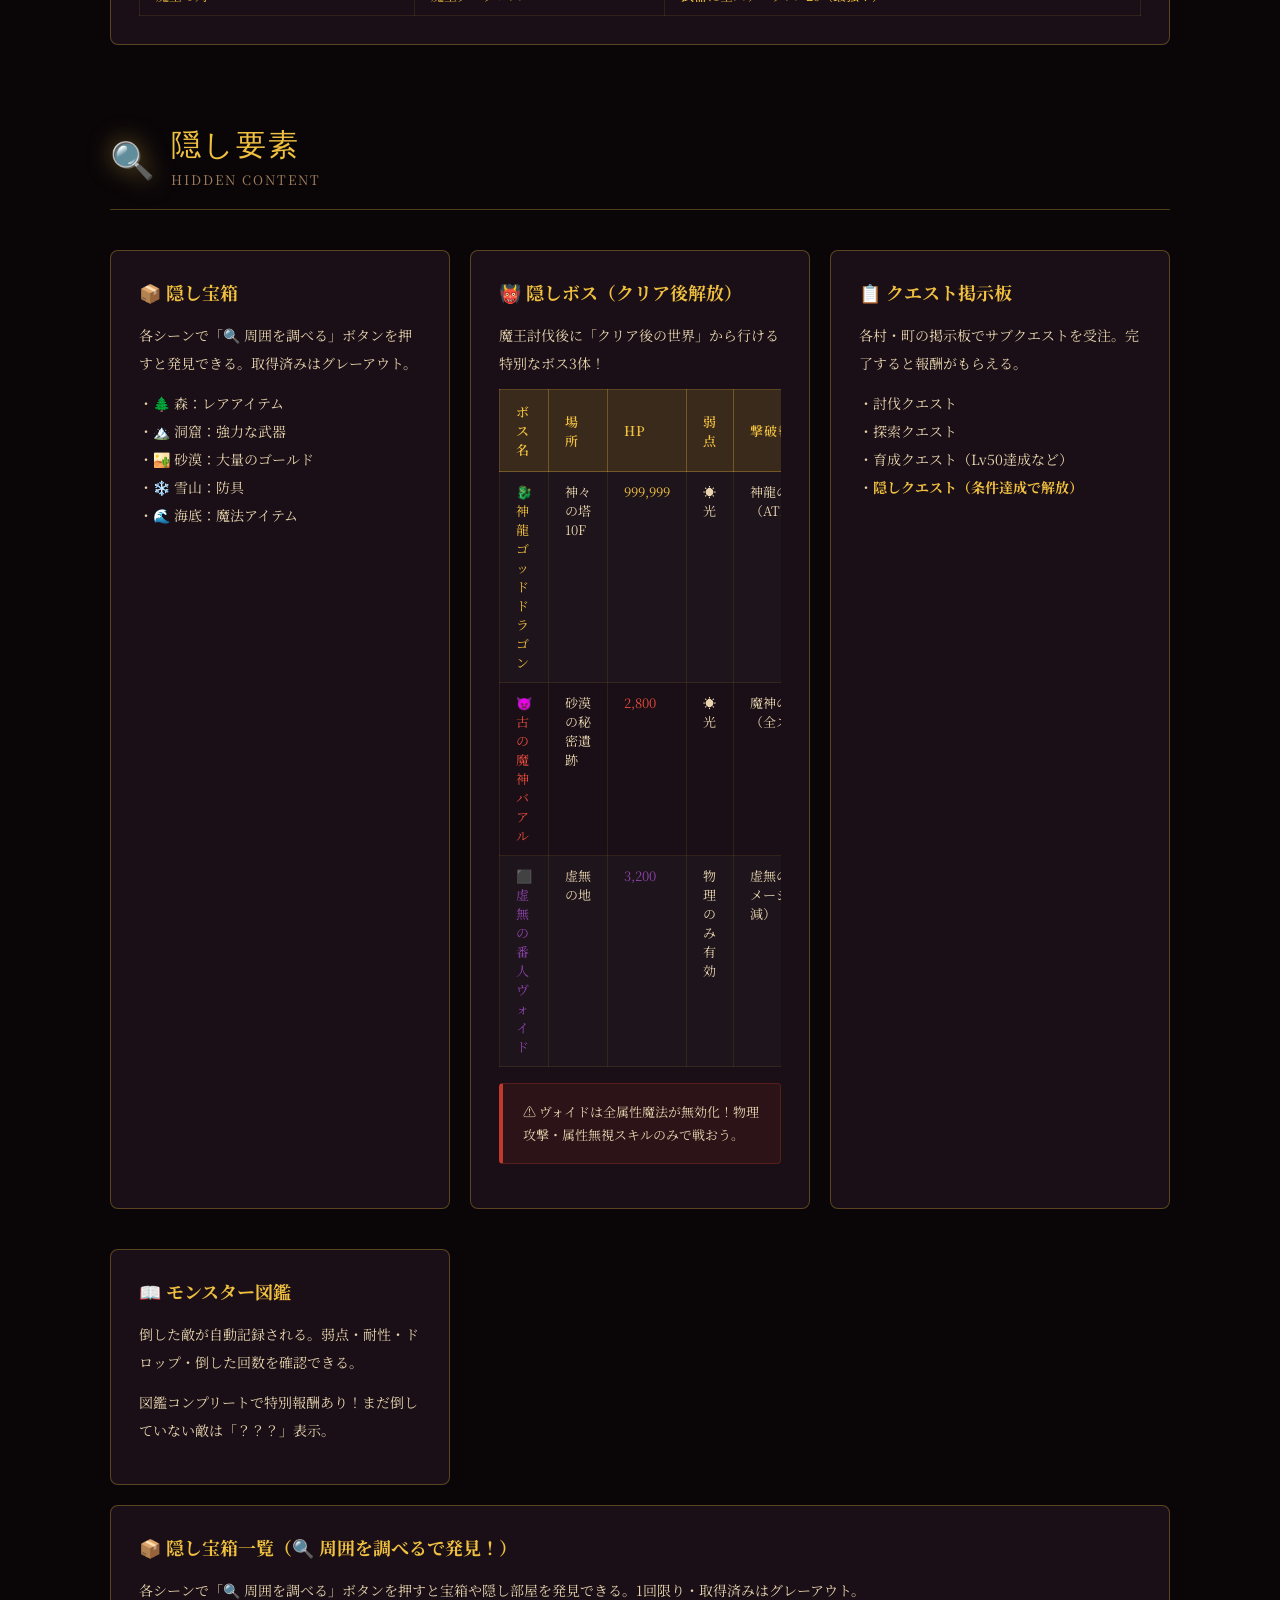
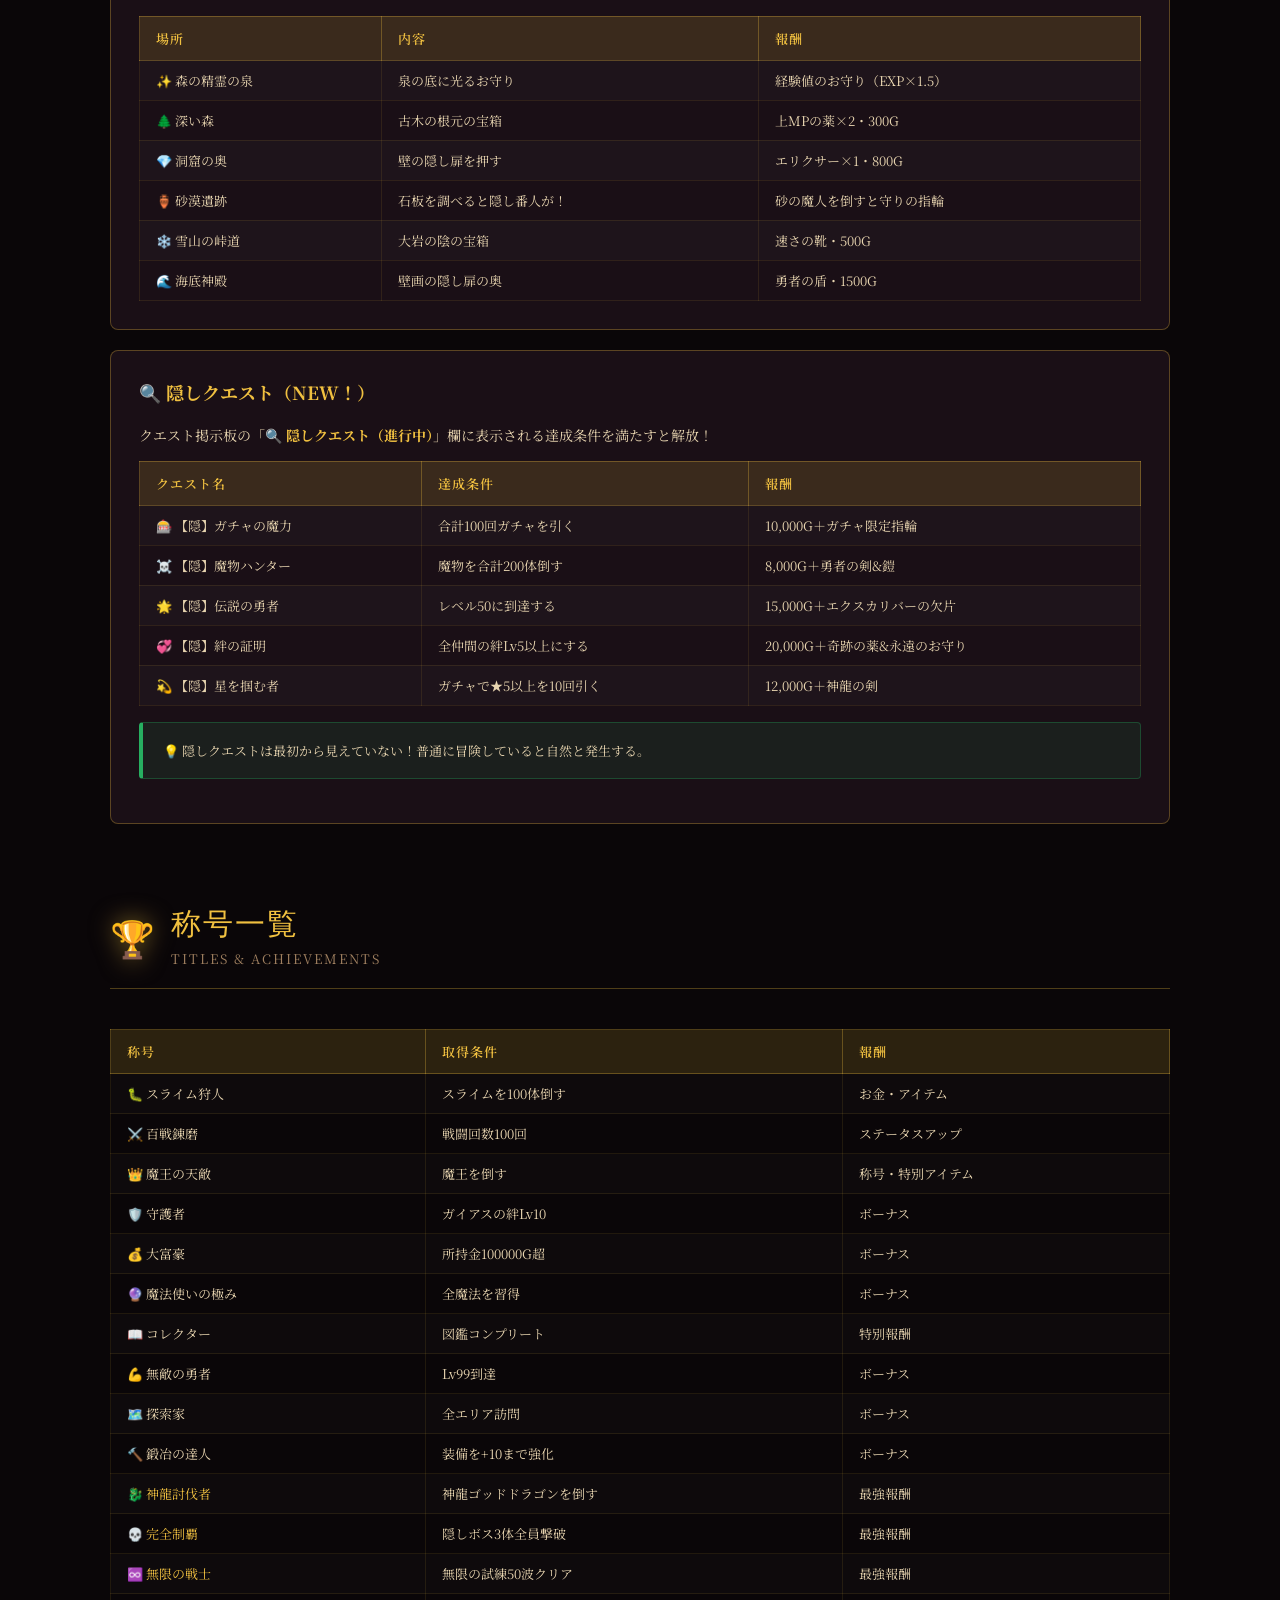
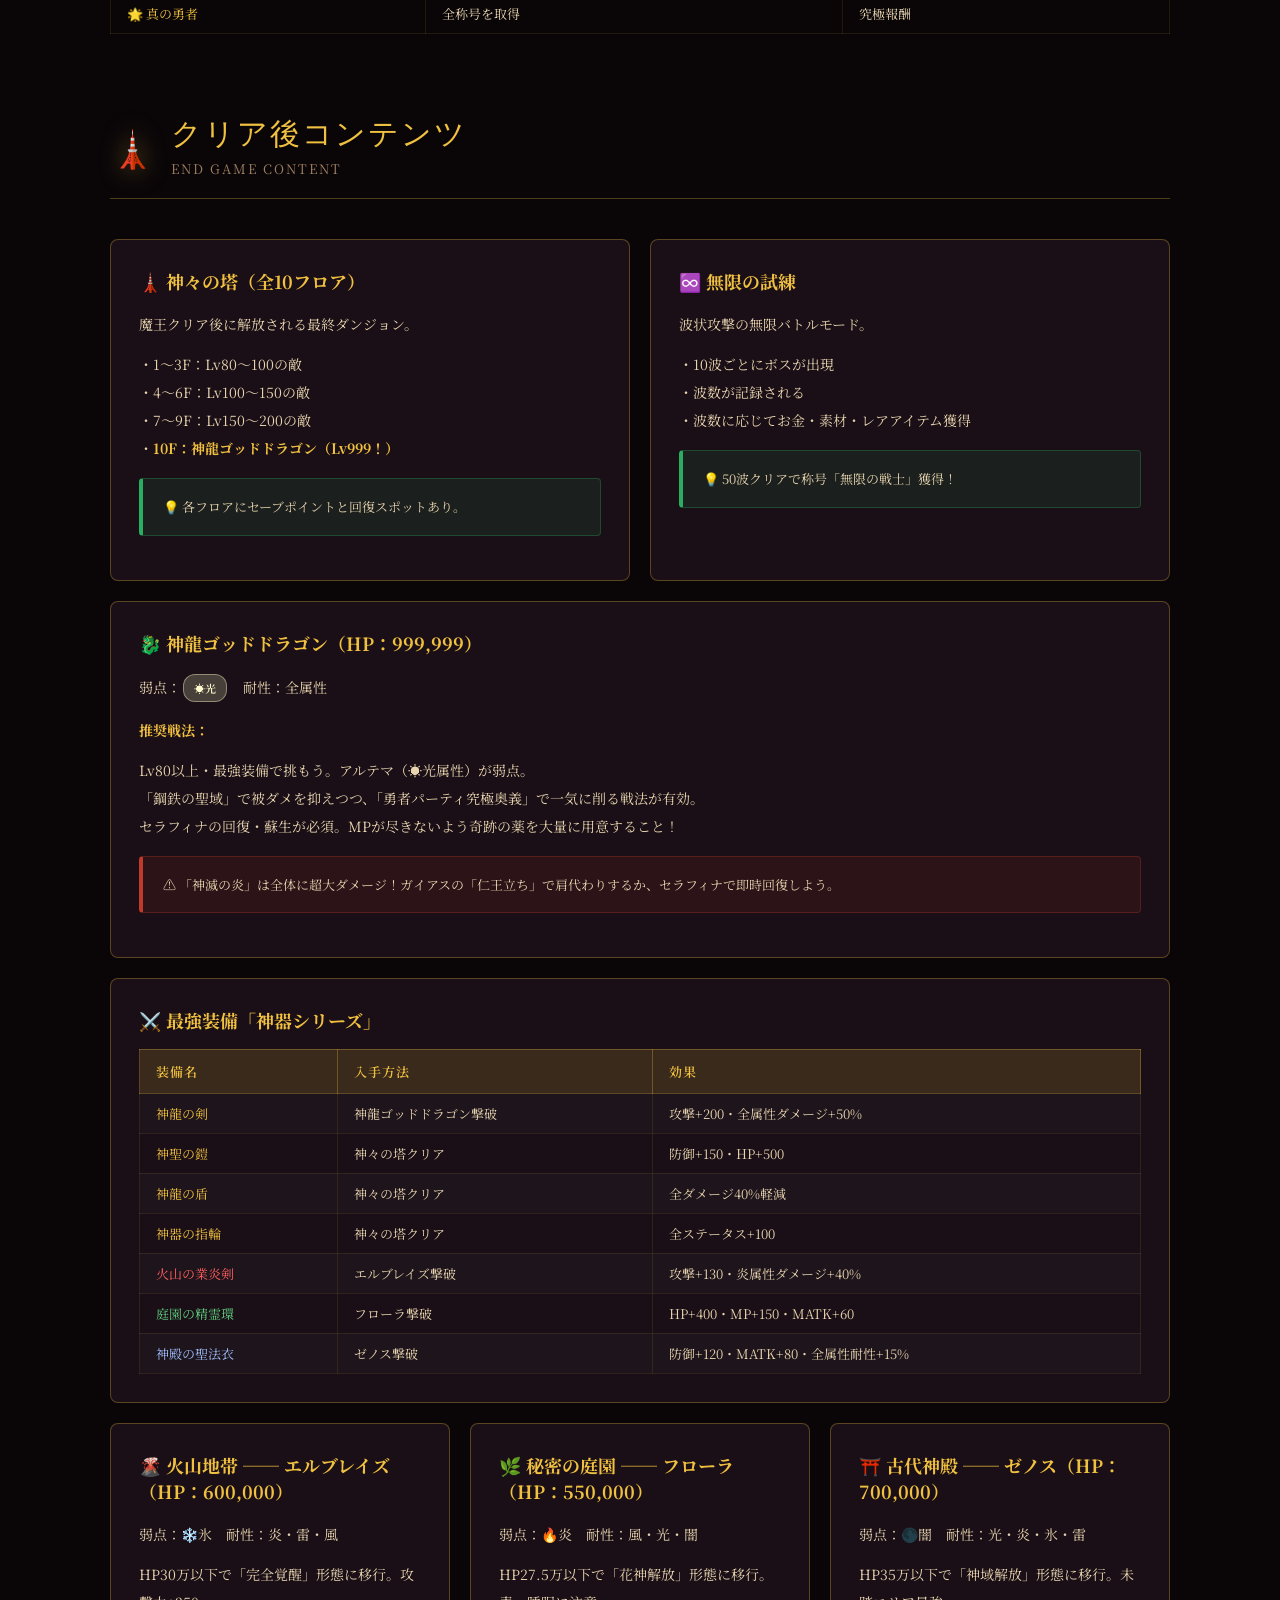
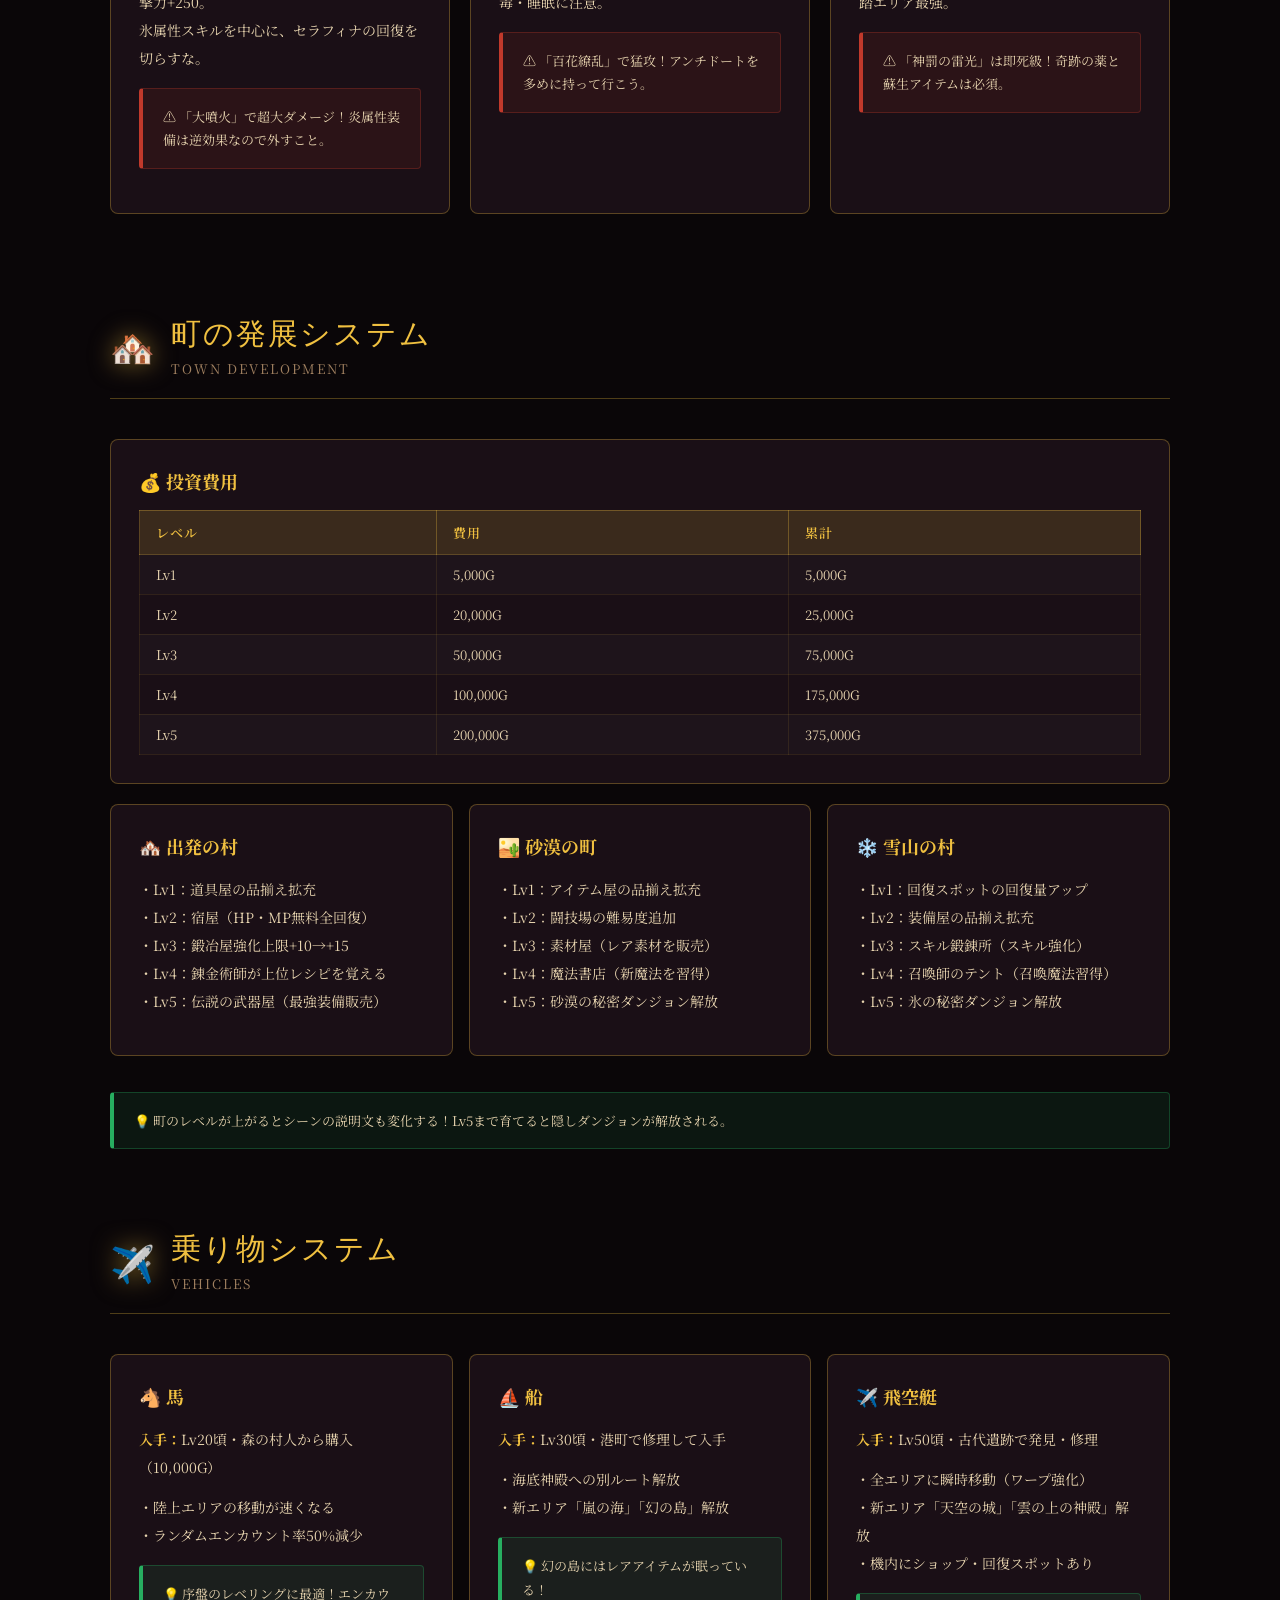
==== commit b5c69c15: "攻略サイトをルートに配置：新機能6種を全追記" ====
--- a/index.html
+++ b/index.html
@@ -544,6 +544,12 @@
     <li><a href="#minigame">ミニゲーム</a></li>
     <li><a href="#npc">NPCストーリー</a></li>
     <li><a href="#rare">レアモンスター</a></li>
+    <li><a href="#skilltree">スキルツリー</a></li>
+    <li><a href="#summon">召喚システム</a></li>
+    <li><a href="#cskill">仲間スキル</a></li>
+    <li><a href="#weekly">週チャレ</a></li>
+    <li><a href="#rebirth">転生</a></li>
+    <li><a href="#worldmap">世界地図</a></li>
   </ul>
 </nav>
 
@@ -558,7 +564,61 @@
           <div class="news-header-title">最新アップデート情報</div>
           <div style="font-size:11px;color:var(--text-dim);letter-spacing:2px">UPDATE NEWS</div>
         </div>
-        <div class="news-header-sub">Ver 3.1 系列</div>
+        <div class="news-header-sub">Ver 3.2 系列</div>
+      </div>
+
+      <div class="news-item">
+        <div class="news-date">2026-06-01</div>
+        <div class="news-tag new">NEW</div>
+        <div class="news-body">
+          <strong>🌍 世界地図・未踏エリア3箇所を追加！</strong>
+          <span class="sub">🌋火山地帯（ボス：エルブレイズ）・🌿秘密の庭園（ボス：フローラ）・⛩️古代神殿（ボス：ゼノス）が登場。新装備3種も入手可能！</span>
+        </div>
+      </div>
+
+      <div class="news-item">
+        <div class="news-date">2026-06-01</div>
+        <div class="news-tag new">NEW</div>
+        <div class="news-body">
+          <strong>🔄 転生システム追加！</strong>
+          <span class="sub">Lv999・全称号取得後に「転生」できる。称号・絆・スキルツリーを引き継ぎ、全ステータスが5%ずつ永続強化！最大10回。</span>
+        </div>
+      </div>
+
+      <div class="news-item">
+        <div class="news-date">2026-06-01</div>
+        <div class="news-tag new">NEW</div>
+        <div class="news-body">
+          <strong>🏆 週替わりチャレンジ追加！</strong>
+          <span class="sub">毎週3つの課題が出現。敵討伐・スキル使用・レベルアップなど。全3達成で豪華報酬（EXP/ゴールド/SP）が手に入る！</span>
+        </div>
+      </div>
+
+      <div class="news-item">
+        <div class="news-date">2026-06-01</div>
+        <div class="news-tag new">NEW</div>
+        <div class="news-body">
+          <strong>📖 仲間個別スキルツリー追加！</strong>
+          <span class="sub">6人の仲間それぞれにスキルツリーが登場。絆レベルアップで仲間SP+2獲得。スキル解放でATK・MATK・HP・EXP倍率などが永続強化！</span>
+        </div>
+      </div>
+
+      <div class="news-item">
+        <div class="news-date">2026-06-01</div>
+        <div class="news-tag new">NEW</div>
+        <div class="news-body">
+          <strong>👾 モンスター召喚システム追加！</strong>
+          <span class="sub">戦闘中に召喚獣8種を呼び出せる！スライム（HP回復）・フェニックス（致命傷無効）・ドラゴン（防御無視ブレス）など強力な効果。</span>
+        </div>
+      </div>
+
+      <div class="news-item">
+        <div class="news-date">2026-06-01</div>
+        <div class="news-tag new">NEW</div>
+        <div class="news-body">
+          <strong>🌳 パッシブスキルツリー追加！</strong>
+          <span class="sub">レベルアップのたびにSP+1獲得。攻撃力・魔法力・HP・回避などを永続強化できる！スキルツリーは枝分かれ式で多彩な育成が可能。</span>
+        </div>
       </div>
 
       <div class="news-item">
@@ -1325,7 +1385,31 @@
           <tr><td style="color:var(--gold)">神聖の鎧</td><td>神々の塔クリア</td><td>防御+150・HP+500</td></tr>
           <tr><td style="color:var(--gold)">神龍の盾</td><td>神々の塔クリア</td><td>全ダメージ40%軽減</td></tr>
           <tr><td style="color:var(--gold)">神器の指輪</td><td>神々の塔クリア</td><td>全ステータス+100</td></tr>
+          <tr><td style="color:#ff6060">火山の業炎剣</td><td>エルブレイズ撃破</td><td>攻撃+130・炎属性ダメージ+40%</td></tr>
+          <tr><td style="color:#60d080">庭園の精霊環</td><td>フローラ撃破</td><td>HP+400・MP+150・MATK+60</td></tr>
+          <tr><td style="color:#a0c0ff">神殿の聖法衣</td><td>ゼノス撃破</td><td>防御+120・MATK+80・全属性耐性+15%</td></tr>
         </table>
+      </div>
+    </div>
+
+    <div class="grid-2">
+      <div class="card">
+        <div class="card-title">🌋 火山地帯 ── エルブレイズ（HP：600,000）</div>
+        <p>弱点：❄️氷　耐性：炎・雷・風</p>
+        <p style="margin-top:8px">HP30万以下で「完全覚醒」形態に移行。攻撃力+250。<br>氷属性スキルを中心に、セラフィナの回復を切らすな。</p>
+        <div class="warning">「大噴火」で超大ダメージ！炎属性装備は逆効果なので外すこと。</div>
+      </div>
+      <div class="card">
+        <div class="card-title">🌿 秘密の庭園 ── フローラ（HP：550,000）</div>
+        <p>弱点：🔥炎　耐性：風・光・闇</p>
+        <p style="margin-top:8px">HP27.5万以下で「花神解放」形態に移行。毒・睡眠に注意。</p>
+        <div class="warning">「百花繚乱」で猛攻！アンチドートを多めに持って行こう。</div>
+      </div>
+      <div class="card">
+        <div class="card-title">⛩️ 古代神殿 ── ゼノス（HP：700,000）</div>
+        <p>弱点：🌑闇　耐性：光・炎・氷・雷</p>
+        <p style="margin-top:8px">HP35万以下で「神域解放」形態に移行。未踏エリア最強。</p>
+        <div class="warning">「神罰の雷光」は即死級！奇跡の薬と蘇生アイテムは必須。</div>
       </div>
     </div>
   </section>
@@ -1960,6 +2044,253 @@
     </div>
   </section>
 
+  <!-- パッシブスキルツリー -->
+  <section id="skilltree">
+    <div class="section-header">
+      <div class="section-icon">🌳</div>
+      <div>
+        <div class="section-title">パッシブスキルツリー</div>
+        <div class="section-title-jp">PASSIVE SKILL TREE</div>
+      </div>
+    </div>
+    <div class="grid-2">
+      <div class="card">
+        <div class="card-title">🌳 スキルポイント（SP）の入手方法</div>
+        <p>・<strong style="color:var(--gold)">レベルアップのたびにSP+1</strong><br>
+        ・転生するたびに追加SP獲得<br>
+        ・週替わりチャレンジの報酬</p>
+        <div class="tip">SPは永続累積。いつでもスキルツリー画面から割り振れる。</div>
+      </div>
+      <div class="card">
+        <div class="card-title">🌿 スキルツリーの種類</div>
+        <div class="table-wrap">
+          <table>
+            <tr><th>スキル名</th><th>効果</th><th>コスト</th></tr>
+            <tr><td>攻撃強化 I〜III</td><td>ATK+5〜20%</td><td>1〜3SP</td></tr>
+            <tr><td>魔法強化 I〜III</td><td>MATK+5〜20%</td><td>1〜3SP</td></tr>
+            <tr><td>鉄壁 I〜III</td><td>DEF+5〜20%</td><td>1〜3SP</td></tr>
+            <tr><td>生命力 I〜III</td><td>HP+10〜30%</td><td>1〜3SP</td></tr>
+            <tr><td>MP強化 I〜II</td><td>MP+10〜20%</td><td>1〜2SP</td></tr>
+            <tr><td style="color:var(--gold)">勇者の覚醒</td><td>全ステ+10%</td><td>5SP</td></tr>
+          </table>
+        </div>
+      </div>
+    </div>
+    <div class="card">
+      <div class="card-title">💡 おすすめSP振り方</div>
+      <p><strong style="color:var(--gold)">序盤〜中盤：</strong>生命力I・鉄壁Iで生存力を確保。<br>
+      <strong style="color:var(--gold)">クリア後：</strong>攻撃強化III・魔法強化IIIを優先して火力を最大化。<br>
+      <strong style="color:var(--gold)">転生後：</strong>「勇者の覚醒」を複数回取得して全ステを底上げ。</p>
+      <div class="tip">枝分かれ式なので前提スキルを習得してから上位スキルを取ろう。</div>
+    </div>
+  </section>
+
+  <!-- モンスター召喚システム -->
+  <section id="summon">
+    <div class="section-header">
+      <div class="section-icon">👾</div>
+      <div>
+        <div class="section-title">モンスター召喚システム</div>
+        <div class="section-title-jp">MONSTER SUMMON</div>
+      </div>
+    </div>
+    <div class="card">
+      <div class="card-title">✨ 召喚の使い方</div>
+      <p>召喚アイテムをインベントリに持った状態で戦闘中に「✨ 召喚」ボタンを押す。1戦闘に1回のみ使用可能。</p>
+    </div>
+    <div class="card">
+      <div class="card-title">📋 召喚獣一覧</div>
+      <div class="table-wrap">
+        <table>
+          <tr><th>召喚獣</th><th>アイテム</th><th>効果</th></tr>
+          <tr><td>🟢 スライム</td><td>スライムの結晶</td><td>HP20%回復</td></tr>
+          <tr><td>📯 ゴブリン×2</td><td>ゴブリンの角笛</td><td>2連続攻撃（ATK×0.8×2）</td></tr>
+          <tr><td style="color:var(--gold)">🔥 フェニックス</td><td>召喚フェニックス</td><td><strong>次の致命傷を1度無効化！</strong>HP30%で復活</td></tr>
+          <tr><td style="color:var(--gold)">🐉 ドラゴン</td><td>龍の破片</td><td>防御無視の炎ブレス（MATK×3）</td></tr>
+          <tr><td>💎 精霊</td><td>精霊の結晶</td><td>全ステ+30% × 3ターン</td></tr>
+          <tr><td>👹 魔将</td><td>魔将の残骸</td><td>敵ATK・DEF-40% × 3ターン</td></tr>
+          <tr><td>😇 天使</td><td>天使の羽</td><td>HP・MP完全回復</td></tr>
+          <tr><td style="color:var(--gold)">⚡ 雷神</td><td>雷神の印章</td><td>防御無視の超雷撃（MATK×5）</td></tr>
+        </table>
+      </div>
+    </div>
+    <div class="tip">フェニックスは対ボス戦の保険として超優秀。雷神・ドラゴンは一撃逆転用に取っておこう。</div>
+  </section>
+
+  <!-- 仲間の個別スキルツリー -->
+  <section id="cskill">
+    <div class="section-header">
+      <div class="section-icon">📖</div>
+      <div>
+        <div class="section-title">仲間の個別スキルツリー</div>
+        <div class="section-title-jp">COMPANION SKILL TREE</div>
+      </div>
+    </div>
+    <div class="card">
+      <div class="card-title">💞 仲間SPの入手方法</div>
+      <p>・<strong style="color:var(--gold)">絆レベルアップのたびに仲間SP+2</strong>（その仲間専用）<br>
+      ・週替わりチャレンジの特定報酬</p>
+      <div class="tip">絆レベルは戦闘後に一緒に戦った回数で上がる。積極的に仲間を連れて戦おう！</div>
+    </div>
+    <div class="grid-2">
+      <div class="card">
+        <div class="card-title">👱‍♀️ アリア（剣士）</div>
+        <p>HP強化・ATK強化が中心。<br>
+        マスタースキル「完全なる絆」：全ステ+5%・EXP+15%</p>
+      </div>
+      <div class="card">
+        <div class="card-title">🛡️ ガイアス（重戦士）</div>
+        <p>DEF強化・タンク特化。<br>
+        マスタースキル「鋼鉄の意志」：DEF+20%・被ダメ-10%</p>
+      </div>
+      <div class="card">
+        <div class="card-title">🎵 ルナ（吟遊詩人）</div>
+        <p>EXP倍率・ゴールド強化が中心。<br>
+        マスタースキル「星の詩」：EXP+25%・ゴールド+20%</p>
+      </div>
+      <div class="card">
+        <div class="card-title">⚡ ソラ（魔法使い）</div>
+        <p>MATK強化・MP強化が中心。<br>
+        マスタースキル「双星の契約」：MATK+20%・MP+20%</p>
+      </div>
+      <div class="card">
+        <div class="card-title">✨ セラフィナ（聖女）</div>
+        <p>HP強化・回復力強化が中心。<br>
+        マスタースキル「聖女の加護」：HP+20%・全ダメ-5%</p>
+      </div>
+      <div class="card">
+        <div class="card-title">🔮 ゼフィロス（賢者）</div>
+        <p>MATK・MP強化が中心。<br>
+        マスタースキル「賢者の極意」：MATK+15%・MP+30%</p>
+      </div>
+    </div>
+  </section>
+
+  <!-- 週替わりチャレンジ -->
+  <section id="weekly">
+    <div class="section-header">
+      <div class="section-icon">🏆</div>
+      <div>
+        <div class="section-title">週替わりチャレンジ</div>
+        <div class="section-title-jp">WEEKLY CHALLENGE</div>
+      </div>
+    </div>
+    <div class="grid-2">
+      <div class="card">
+        <div class="card-title">📅 チャレンジの仕組み</div>
+        <p>毎週月曜に3つの課題が自動更新される。<br>
+        課題をクリアするごとに報酬が解放され、「🎁 受け取る」ボタンで獲得できる。</p>
+        <div class="tip">週が変わると未受け取り報酬は消滅するので忘れずに受け取ろう！</div>
+      </div>
+      <div class="card">
+        <div class="card-title">🎁 報酬内容（達成数に応じて）</div>
+        <div class="table-wrap">
+          <table>
+            <tr><th>達成数</th><th>報酬</th></tr>
+            <tr><td>1/3 達成</td><td>EXP+5000 または ゴールド+3000</td></tr>
+            <tr><td>2/3 達成</td><td>EXP+10000 または SP+1</td></tr>
+            <tr><td>3/3 達成</td><td style="color:var(--gold)">ゴールド+20000 または 仲間SP+3</td></tr>
+          </table>
+        </div>
+      </div>
+    </div>
+    <div class="card">
+      <div class="card-title">📋 課題の種類（例）</div>
+      <p>・敵を○○体討伐する<br>
+      ・戦闘でスキルを○回使用する<br>
+      ・レベルを○回上げる<br>
+      ・ゴールドを○G獲得する<br>
+      ・アイテムを○個使用する</p>
+      <div class="tip">課題は毎週シードで固定生成される。同じ週なら世界中のプレイヤーと同じ課題！</div>
+    </div>
+  </section>
+
+  <!-- 転生システム -->
+  <section id="rebirth">
+    <div class="section-header">
+      <div class="section-icon">🔄</div>
+      <div>
+        <div class="section-title">転生システム</div>
+        <div class="section-title-jp">REBIRTH SYSTEM</div>
+      </div>
+    </div>
+    <div class="card">
+      <div class="card-title">🌟 転生の条件</div>
+      <p>以下を全て満たすと「転生する」ボタンが出現：<br>
+      ・<strong style="color:var(--gold)">プレイヤーLv999（カンスト）</strong><br>
+      ・<strong style="color:var(--gold)">全称号を獲得済み</strong></p>
+      <div class="warning">転生するとLv・ゴールド・装備・アイテムはリセット！引継ぎ項目をよく確認しよう。</div>
+    </div>
+    <div class="grid-2">
+      <div class="card">
+        <div class="card-title">✅ 引継ぎされるもの</div>
+        <p>・転生フラグ・称号（t_reborn追加）<br>
+        ・モンスター図鑑・仲間の絆レベル<br>
+        ・仲間スキルツリー・仲間SP<br>
+        ・クエスト進行・町の発展度<br>
+        ・乗り物・ガチャ履歴<br>
+        ・季節・週替わりチャレンジ</p>
+      </div>
+      <div class="card">
+        <div class="card-title">⭐ 転生ボーナス（永続・累積）</div>
+        <div class="table-wrap">
+          <table>
+            <tr><th>転生回数</th><th>ステータス倍率</th><th>EXP倍率</th></tr>
+            <tr><td>1回目</td><td>全ステ+5%</td><td>+10%</td></tr>
+            <tr><td>2回目</td><td>全ステ+10%</td><td>+20%</td></tr>
+            <tr><td>5回目</td><td>全ステ+25%</td><td>+50%</td></tr>
+            <tr><td style="color:var(--gold)">10回目（MAX）</td><td style="color:var(--gold)">全ステ+50%</td><td style="color:var(--gold)">+100%</td></tr>
+          </table>
+        </div>
+      </div>
+    </div>
+    <div class="tip">転生回数はステータス画面に⭐で表示される。10回転生でLvの横に⭐×10が表示される！</div>
+  </section>
+
+  <!-- 世界地図・未踏エリア -->
+  <section id="worldmap">
+    <div class="section-header">
+      <div class="section-icon">🌍</div>
+      <div>
+        <div class="section-title">世界地図・全エリア一覧</div>
+        <div class="section-title-jp">WORLD MAP</div>
+      </div>
+    </div>
+    <div class="card">
+      <div class="card-title">🌍 世界地図の使い方</div>
+      <p>下部ボタン「🌍 世界地図」を押すと全エリアの踏破状況が確認できる。<br>
+      エリアは3カテゴリで整理され、踏破率がプログレスバーで表示される。</p>
+    </div>
+    <div class="card">
+      <div class="card-title">📍 全エリア一覧（計20エリア）</div>
+      <div class="table-wrap">
+        <table>
+          <tr><th>エリア</th><th>解放条件</th><th>主な敵</th></tr>
+          <tr><td>🏘️ ライトン村</td><td>最初から</td><td>スライム・ゴブリン</td></tr>
+          <tr><td>🌲 深い森</td><td>最初から</td><td>毒蛙・狼</td></tr>
+          <tr><td>🕯️ 暗黒の洞窟</td><td>最初から</td><td>コウモリ・スケルトン</td></tr>
+          <tr><td>🏛️ 古代遺跡</td><td>洞窟クリア後</td><td>ゴーレム（ボス）</td></tr>
+          <tr><td>🌴 砂漠・オアシス</td><td>遺跡後</td><td>サソリ・ミイラ</td></tr>
+          <tr><td>🏔️ 雪山</td><td>砂漠後</td><td>雪狼・アイスゴーレム</td></tr>
+          <tr><td>⚓ 古い港町</td><td>雪山後</td><td>海蛇・深海魚</td></tr>
+          <tr><td>🏟️ 闘技場</td><td>港町後</td><td>各地の強敵</td></tr>
+          <tr><td>🏰 魔王城</td><td>闘技場後</td><td>悪魔・ナイト</td></tr>
+          <tr><td>🏔️ 神々の塔</td><td style="color:var(--gold)">魔王撃破後</td><td>神の守護者・神龍</td></tr>
+          <tr><td>🏺 砂漠の隠し部屋</td><td style="color:var(--gold)">魔王撃破後</td><td>魔神バアル</td></tr>
+          <tr><td>⬛ 虚無の地</td><td style="color:var(--gold)">魔王撃破後</td><td>ヴォイド（全属性無効）</td></tr>
+          <tr><td>♾️ 無限の試練</td><td style="color:var(--gold)">魔王撃破後</td><td>無限波状攻撃</td></tr>
+          <tr><td style="color:#ff6060">🌋 火山地帯</td><td style="color:#ff6060">魔王撃破後 NEW！</td><td style="color:#ff6060">マグマスライム・炎の精霊・エルブレイズ</td></tr>
+          <tr><td style="color:#60d080">🌿 秘密の庭園</td><td style="color:#60d080">魔王撃破後 NEW！</td><td style="color:#60d080">毒花妖精・精霊蝶・フローラ</td></tr>
+          <tr><td style="color:#a0c0ff">⛩️ 古代神殿</td><td style="color:#a0c0ff">魔王撃破後 NEW！</td><td style="color:#a0c0ff">石像の守護者・古代祭司・ゼノス</td></tr>
+          <tr><td>🌾 大草原</td><td>馬を購入後</td><td>草原の猪・風の狼</td></tr>
+          <tr><td>🏝️ 南海の孤島</td><td>船を購入後</td><td>海賊・海蛇</td></tr>
+          <tr><td>☁️ 天空の浮遊島</td><td>飛行船購入後</td><td>風竜・雲の巨人</td></tr>
+        </table>
+      </div>
+    </div>
+    <div class="tip">🌍 世界地図ボタンで踏破率をいつでも確認！全20エリア制覇を目指そう。</div>
+  </section>
+
 </main>
 
 <footer>
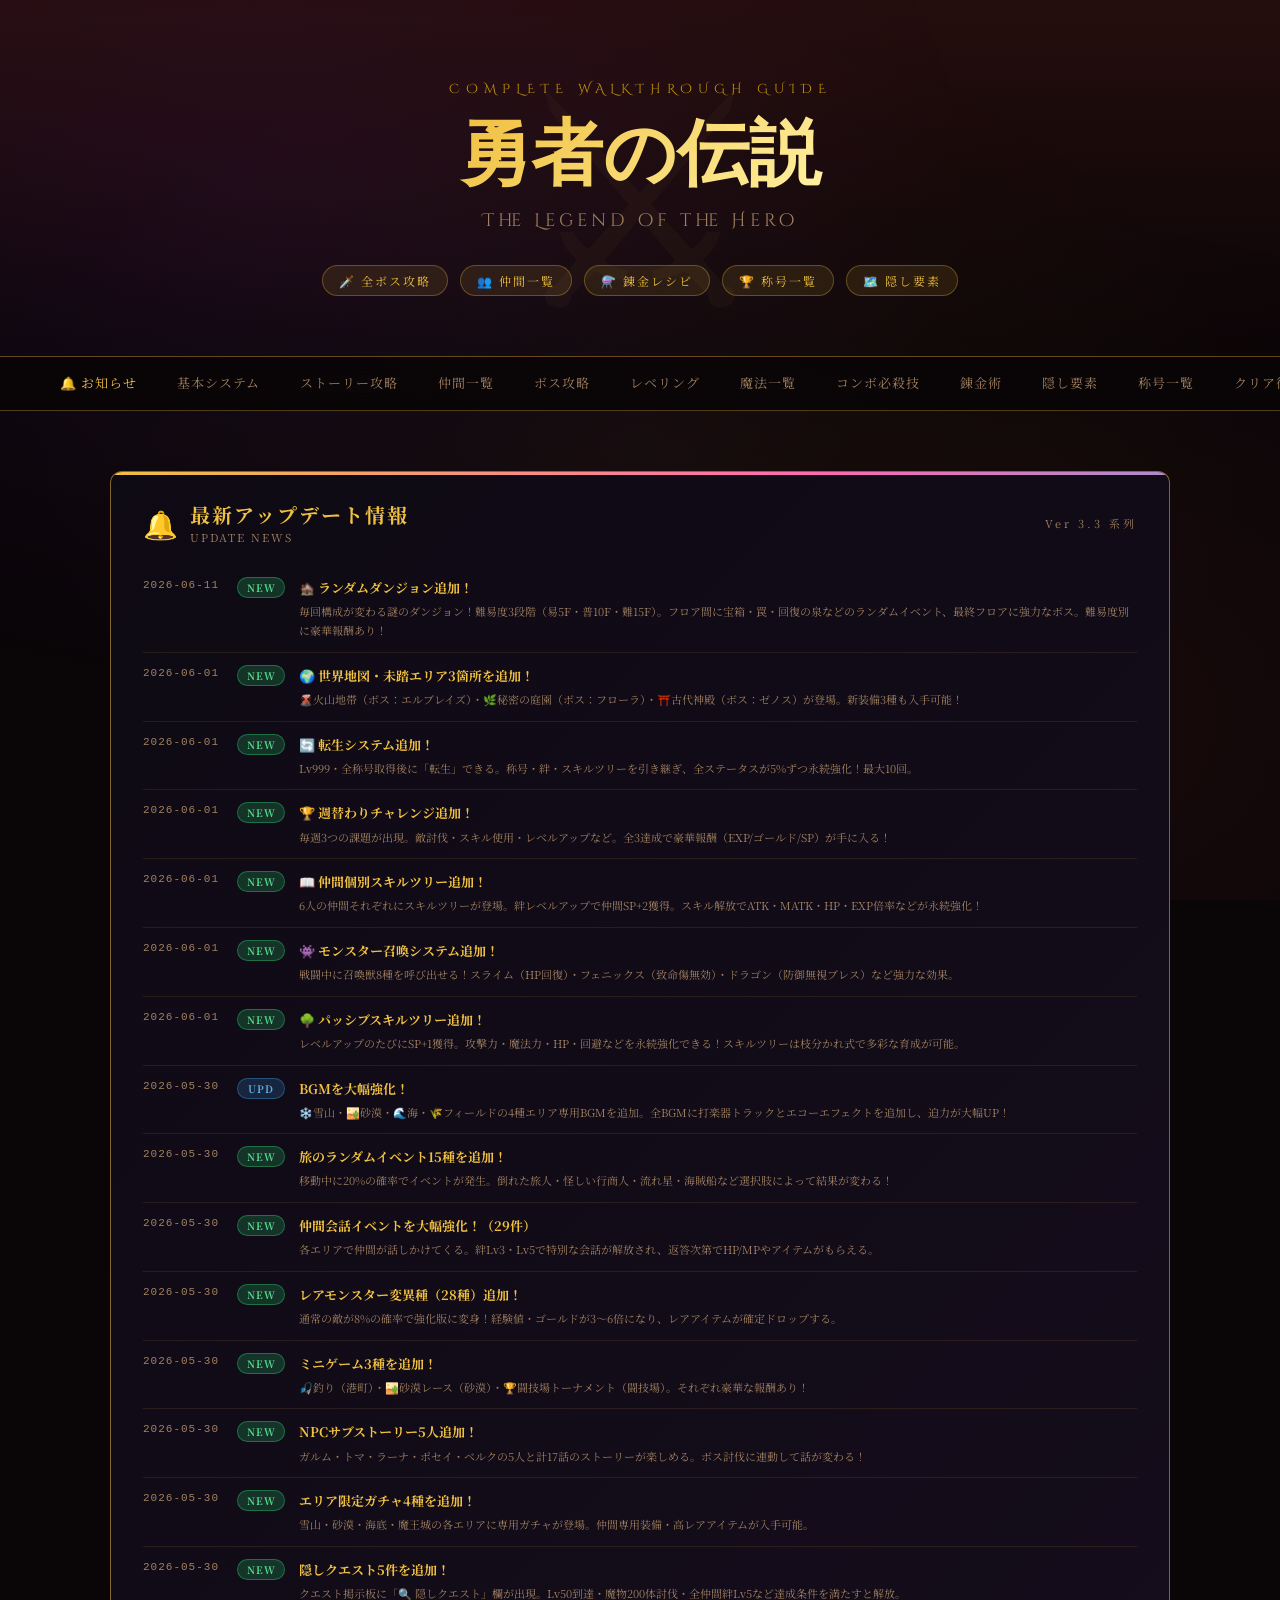
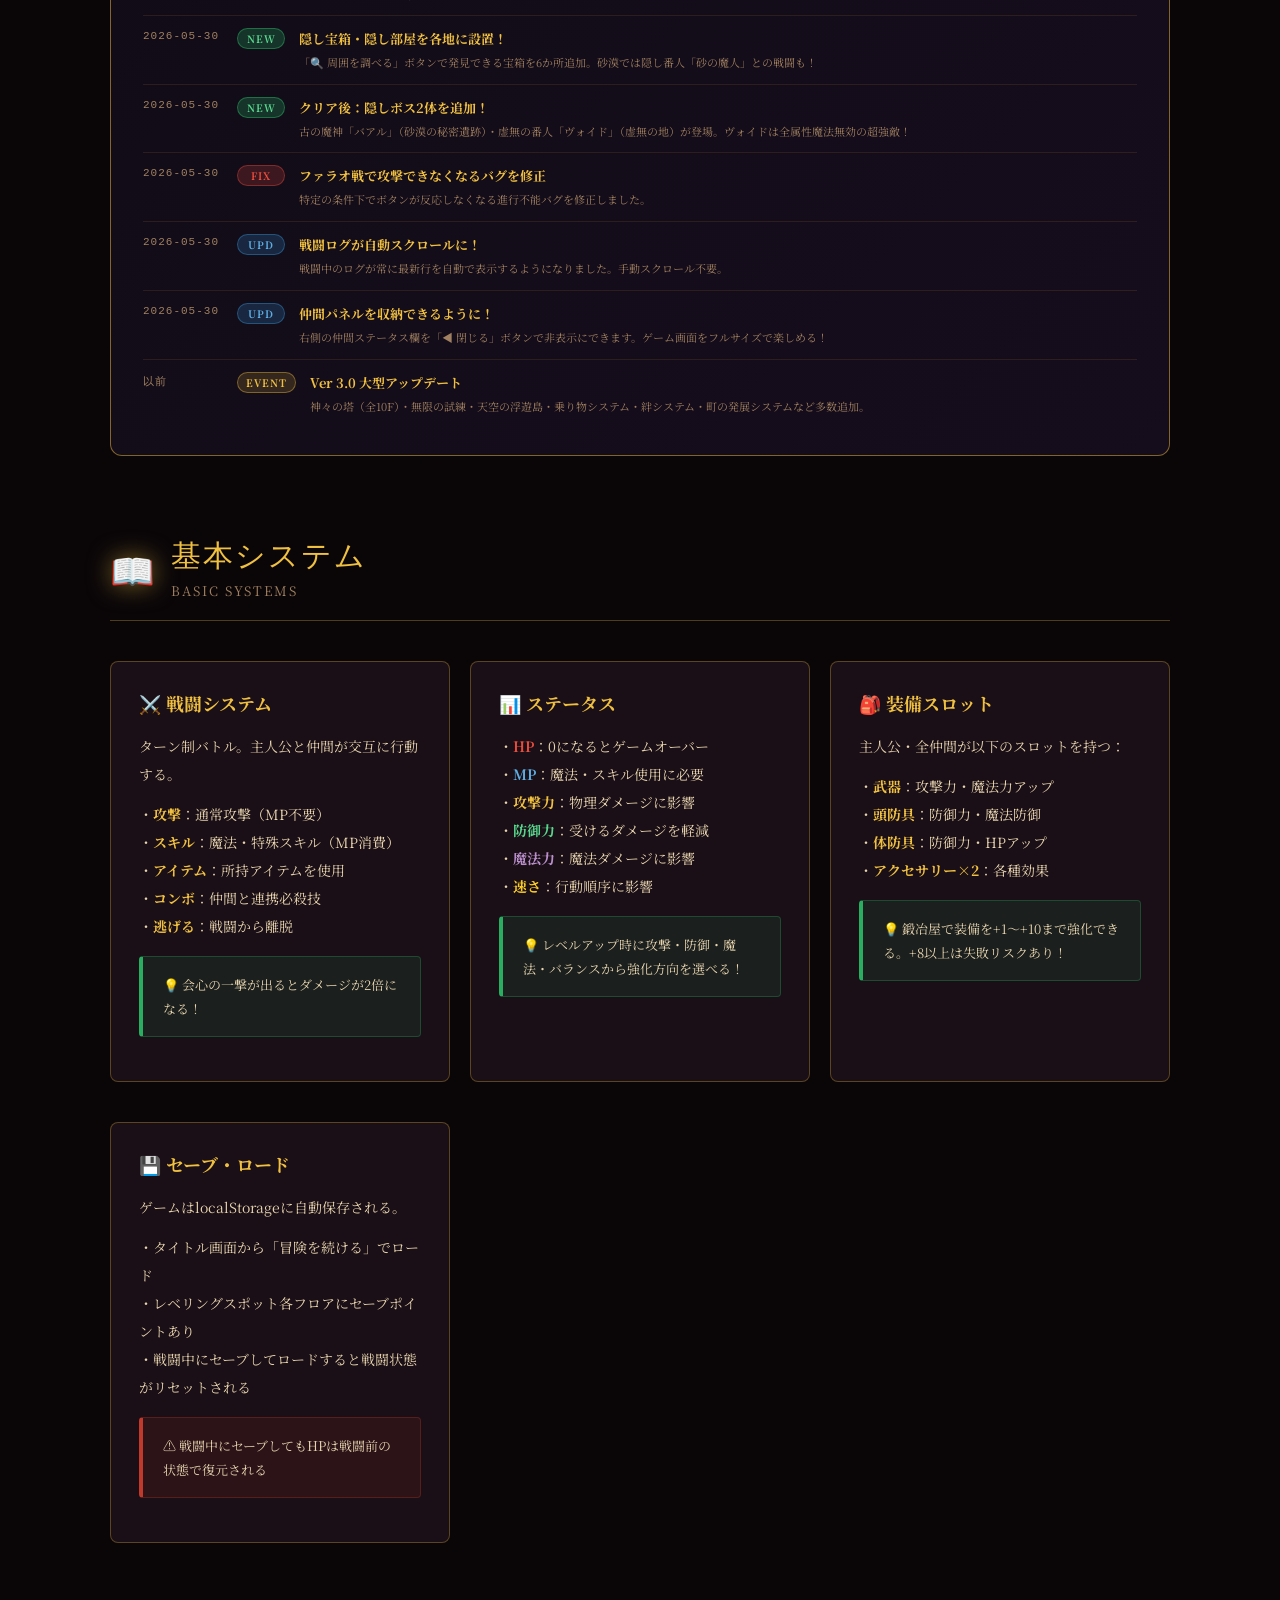
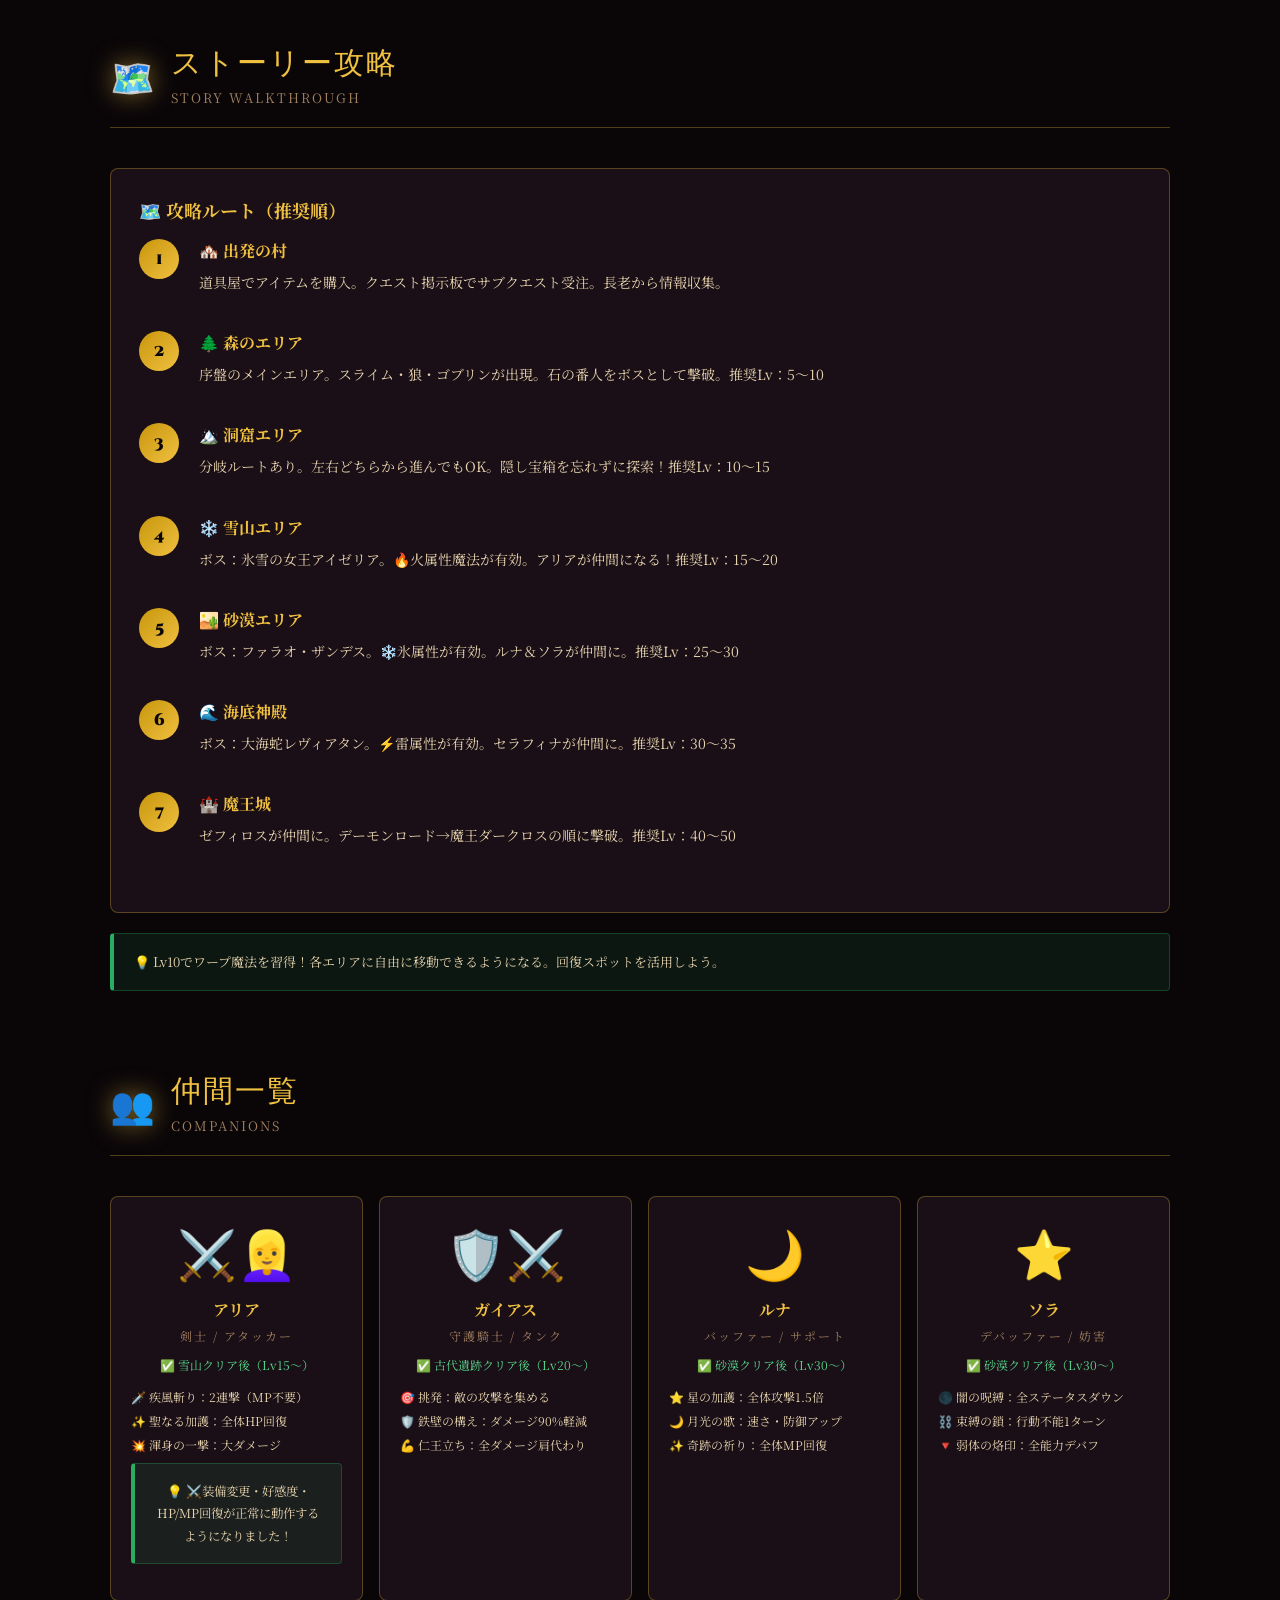
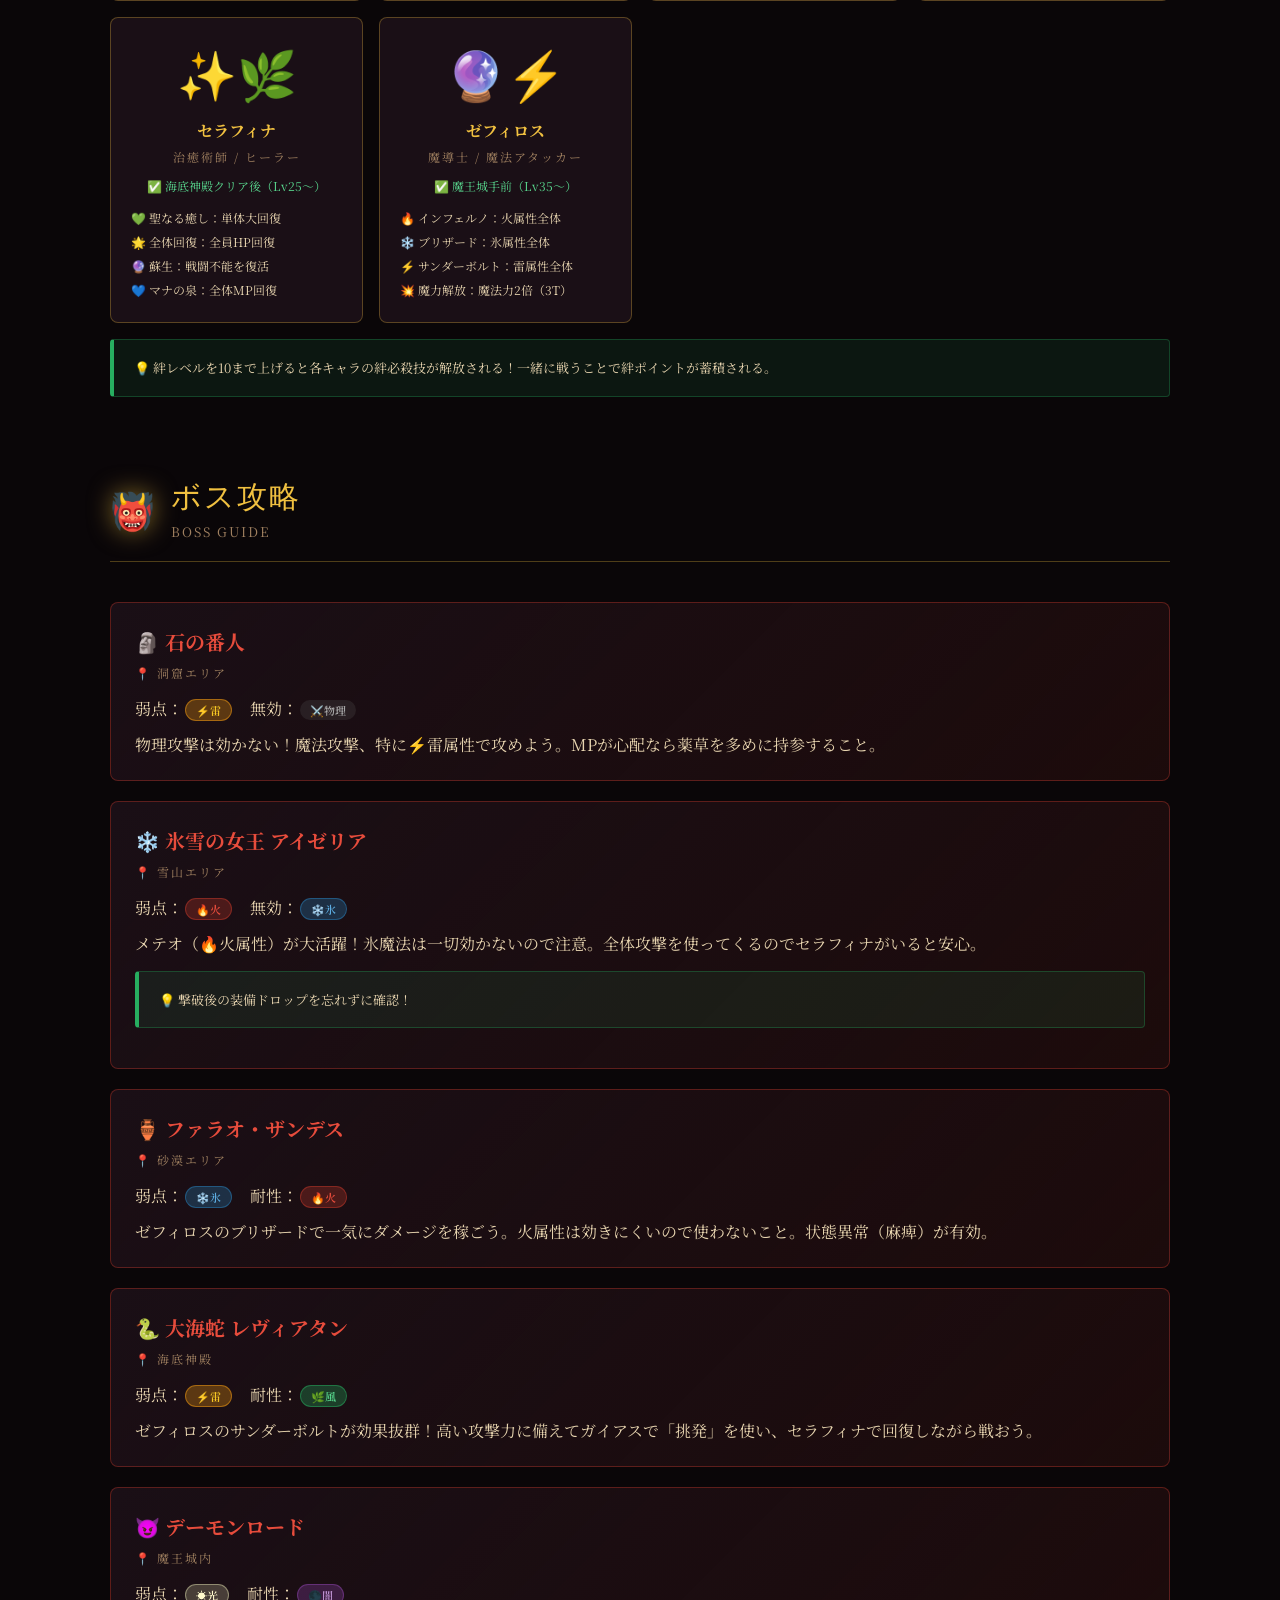
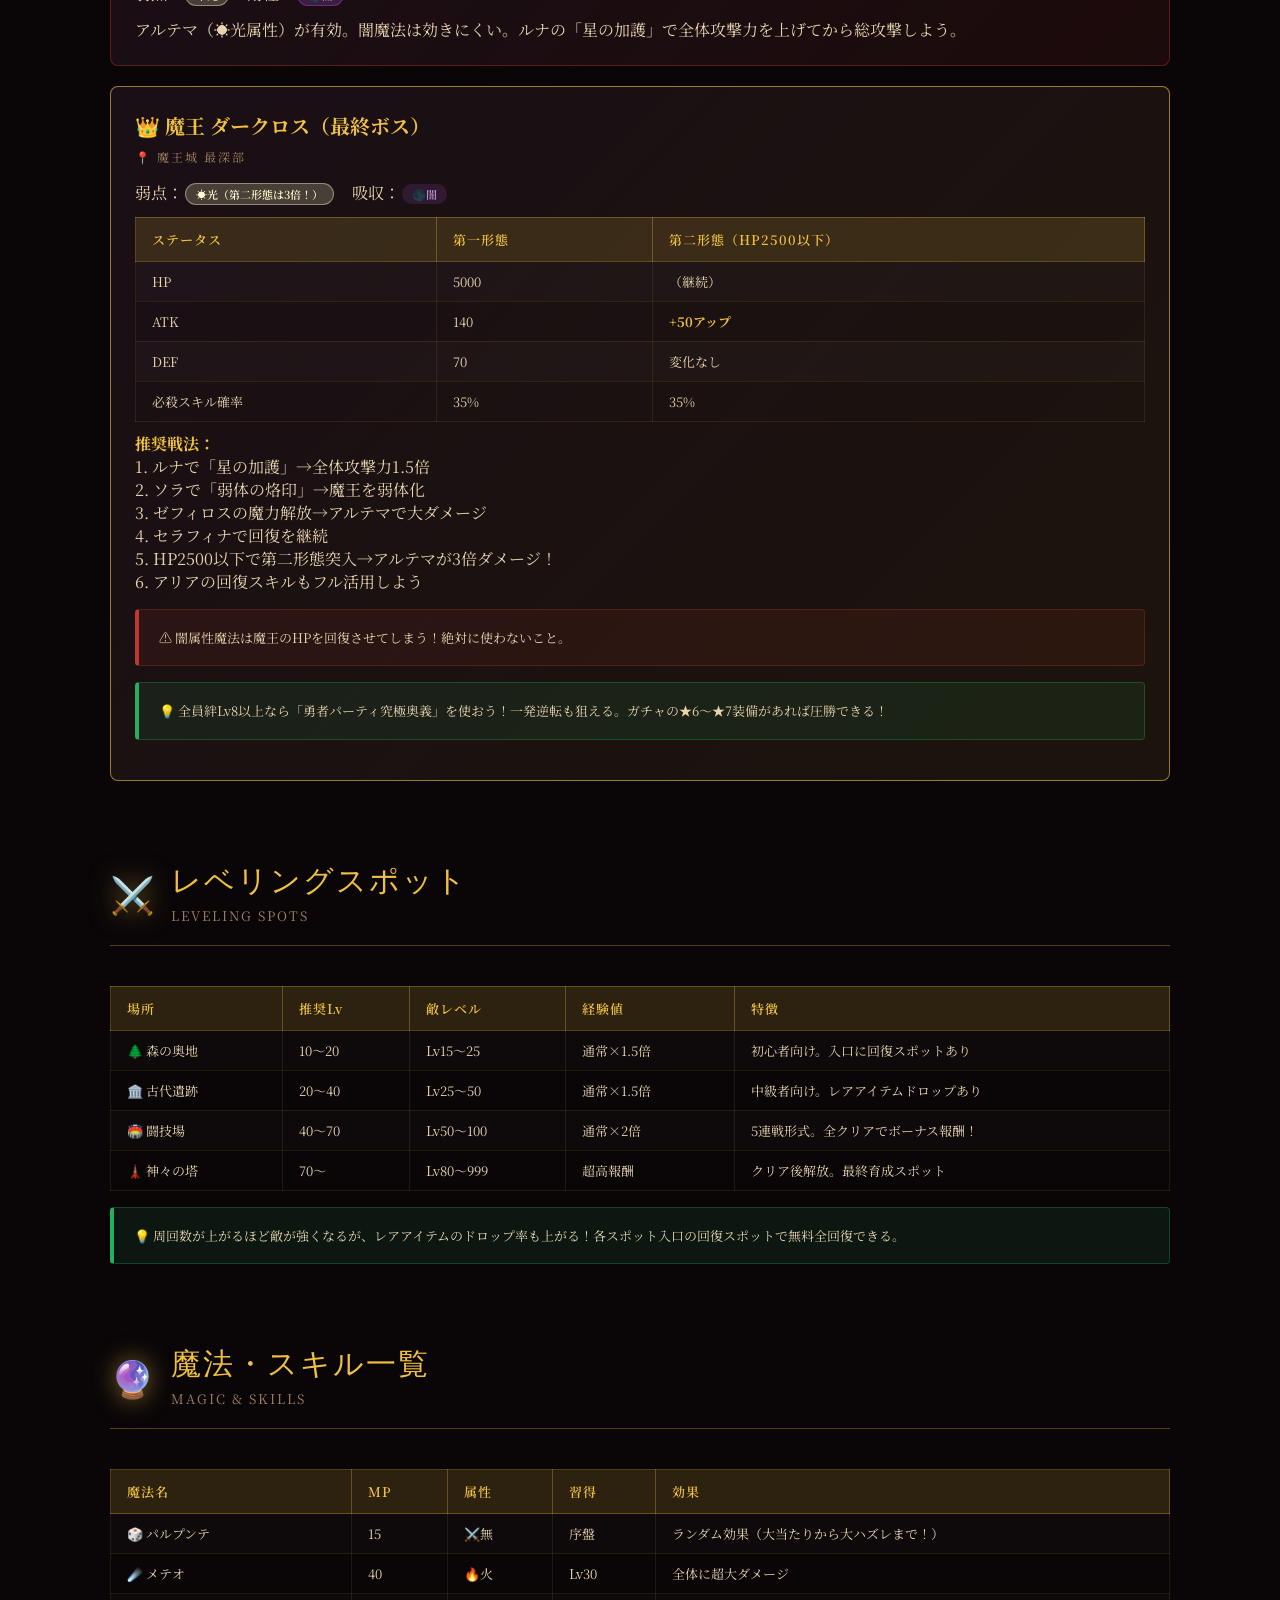
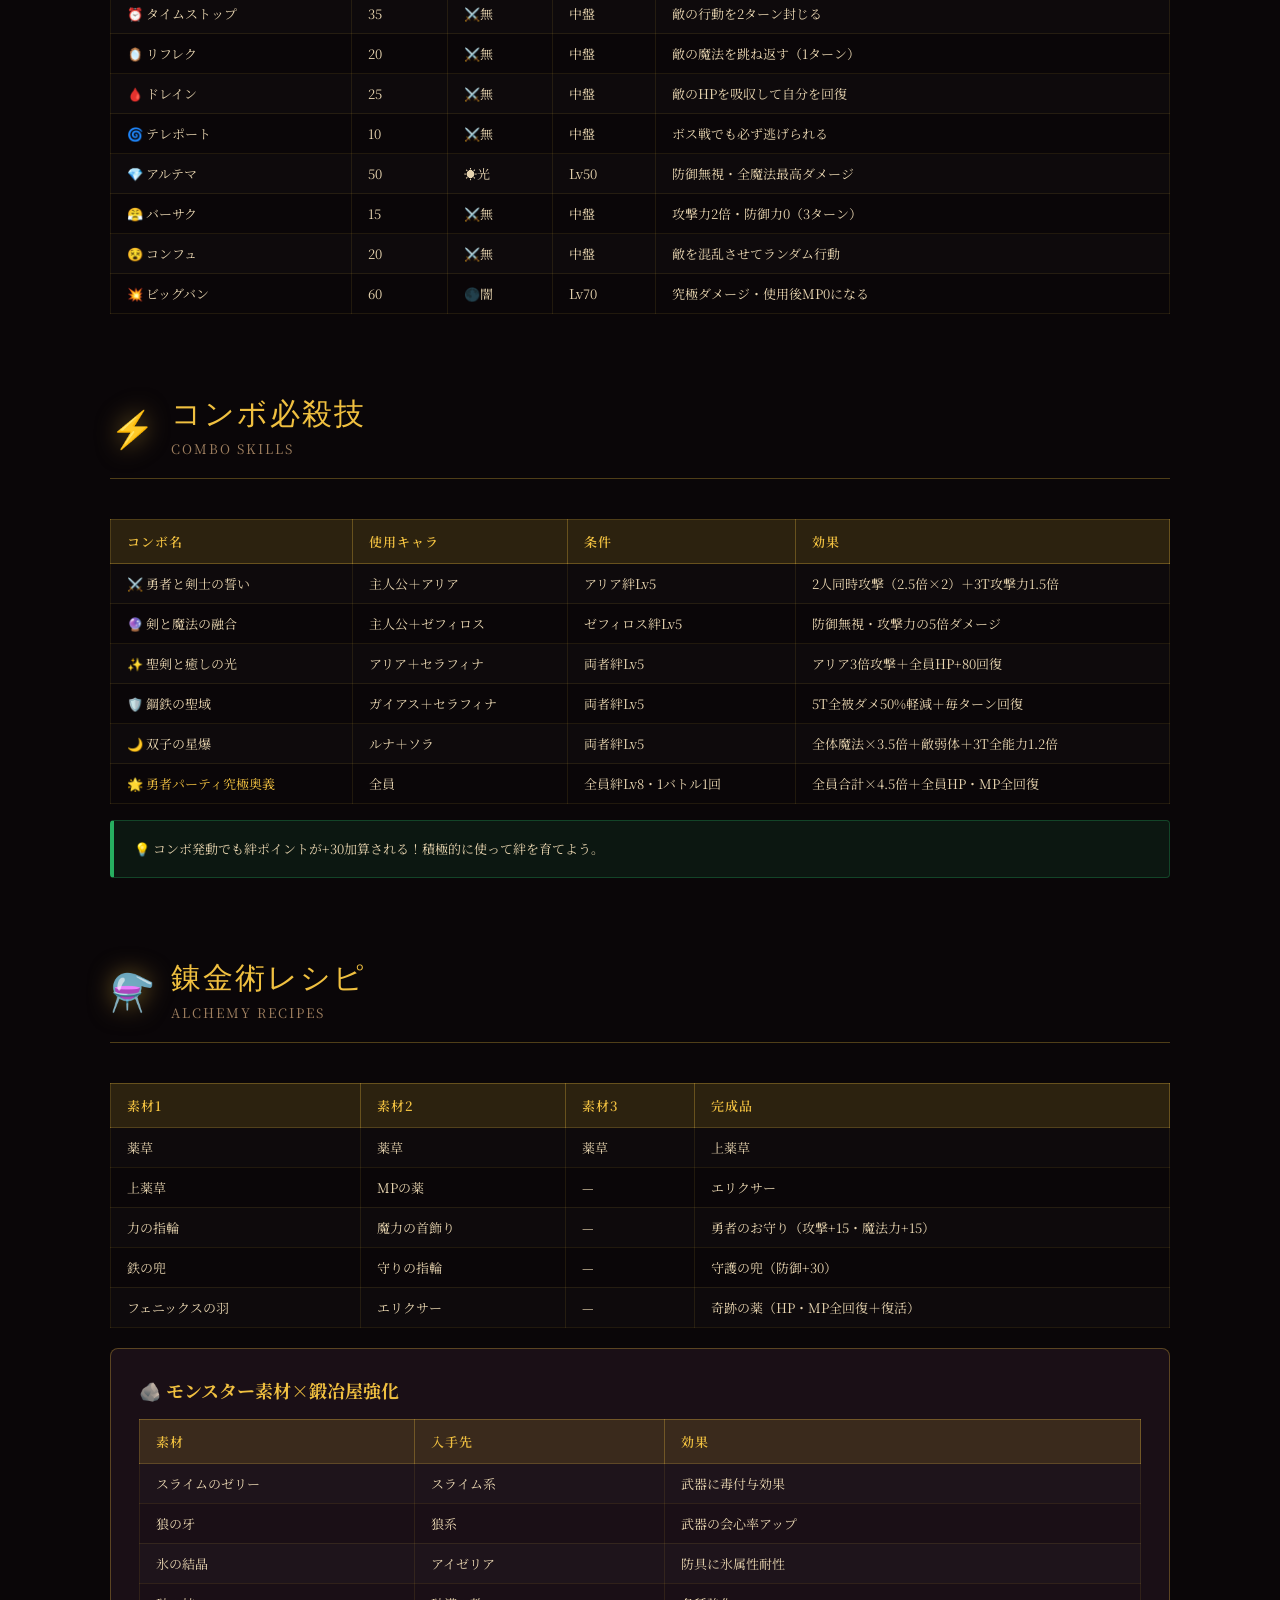
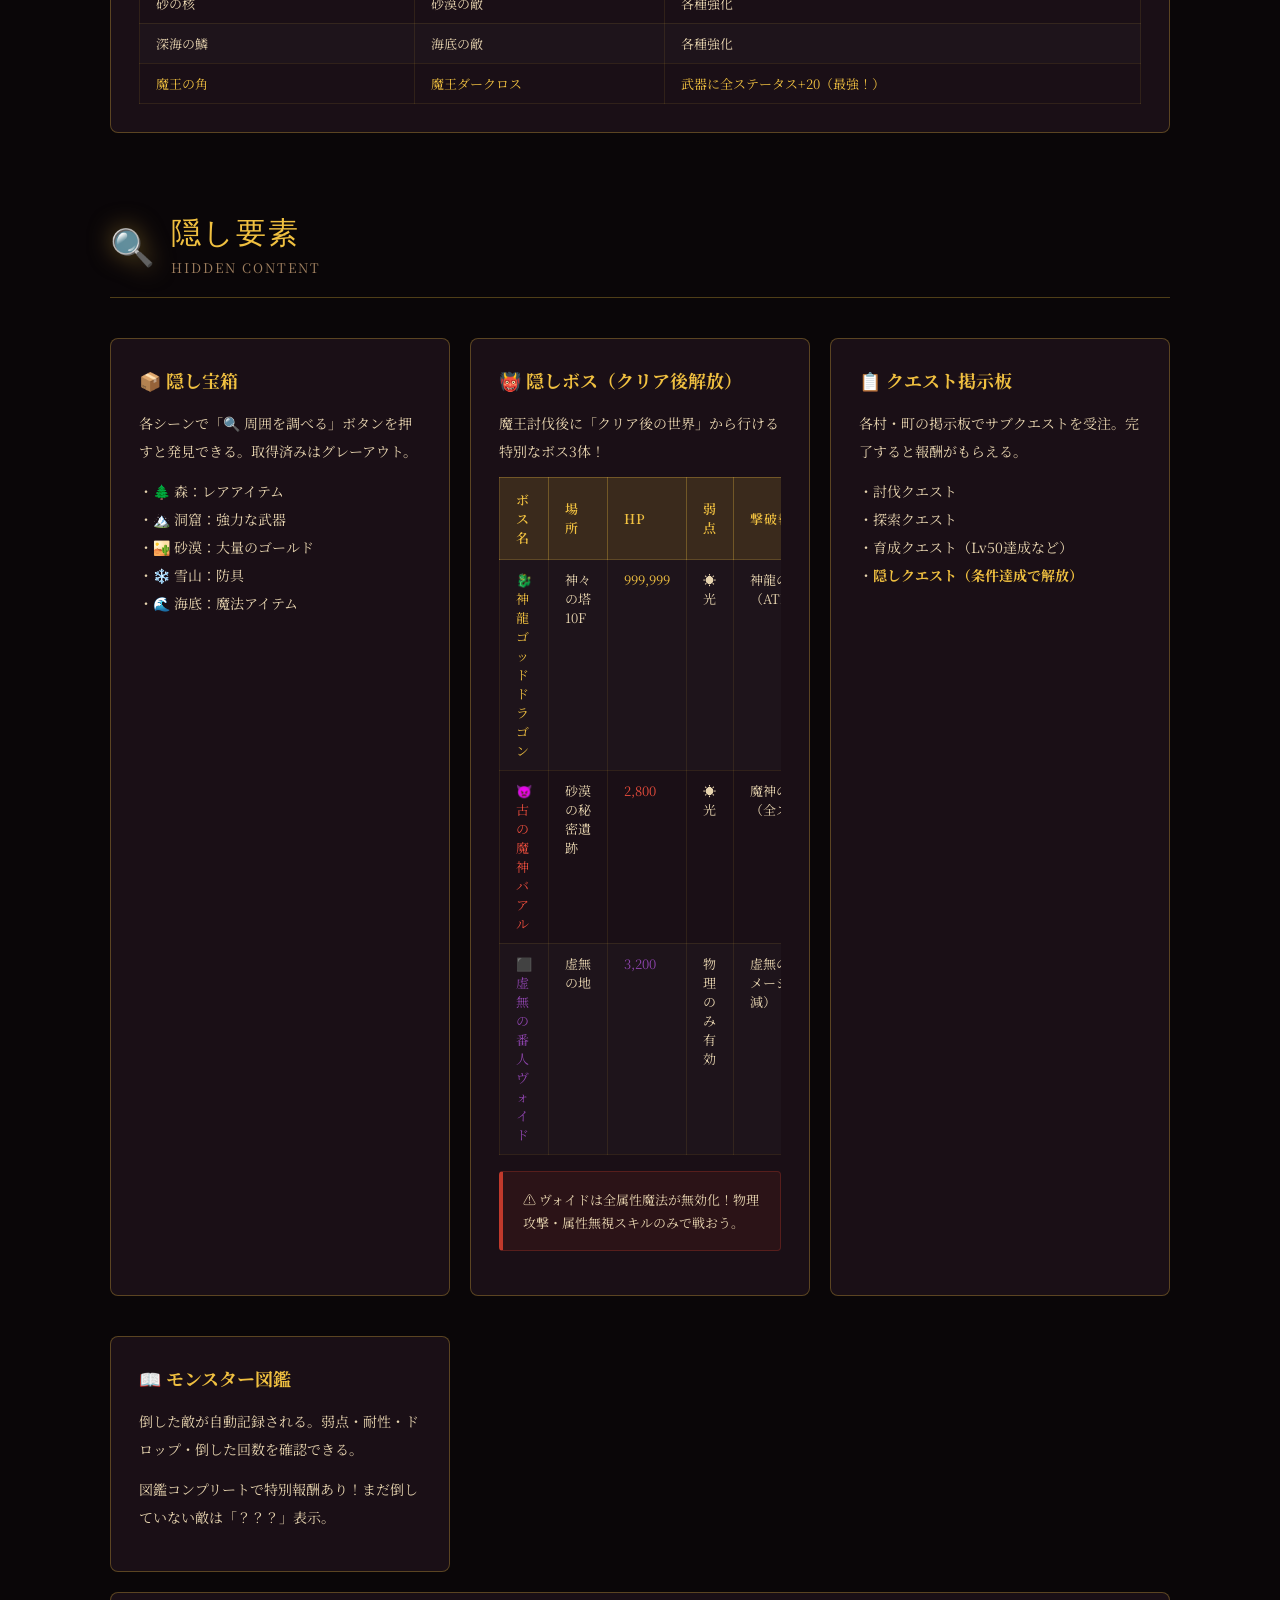
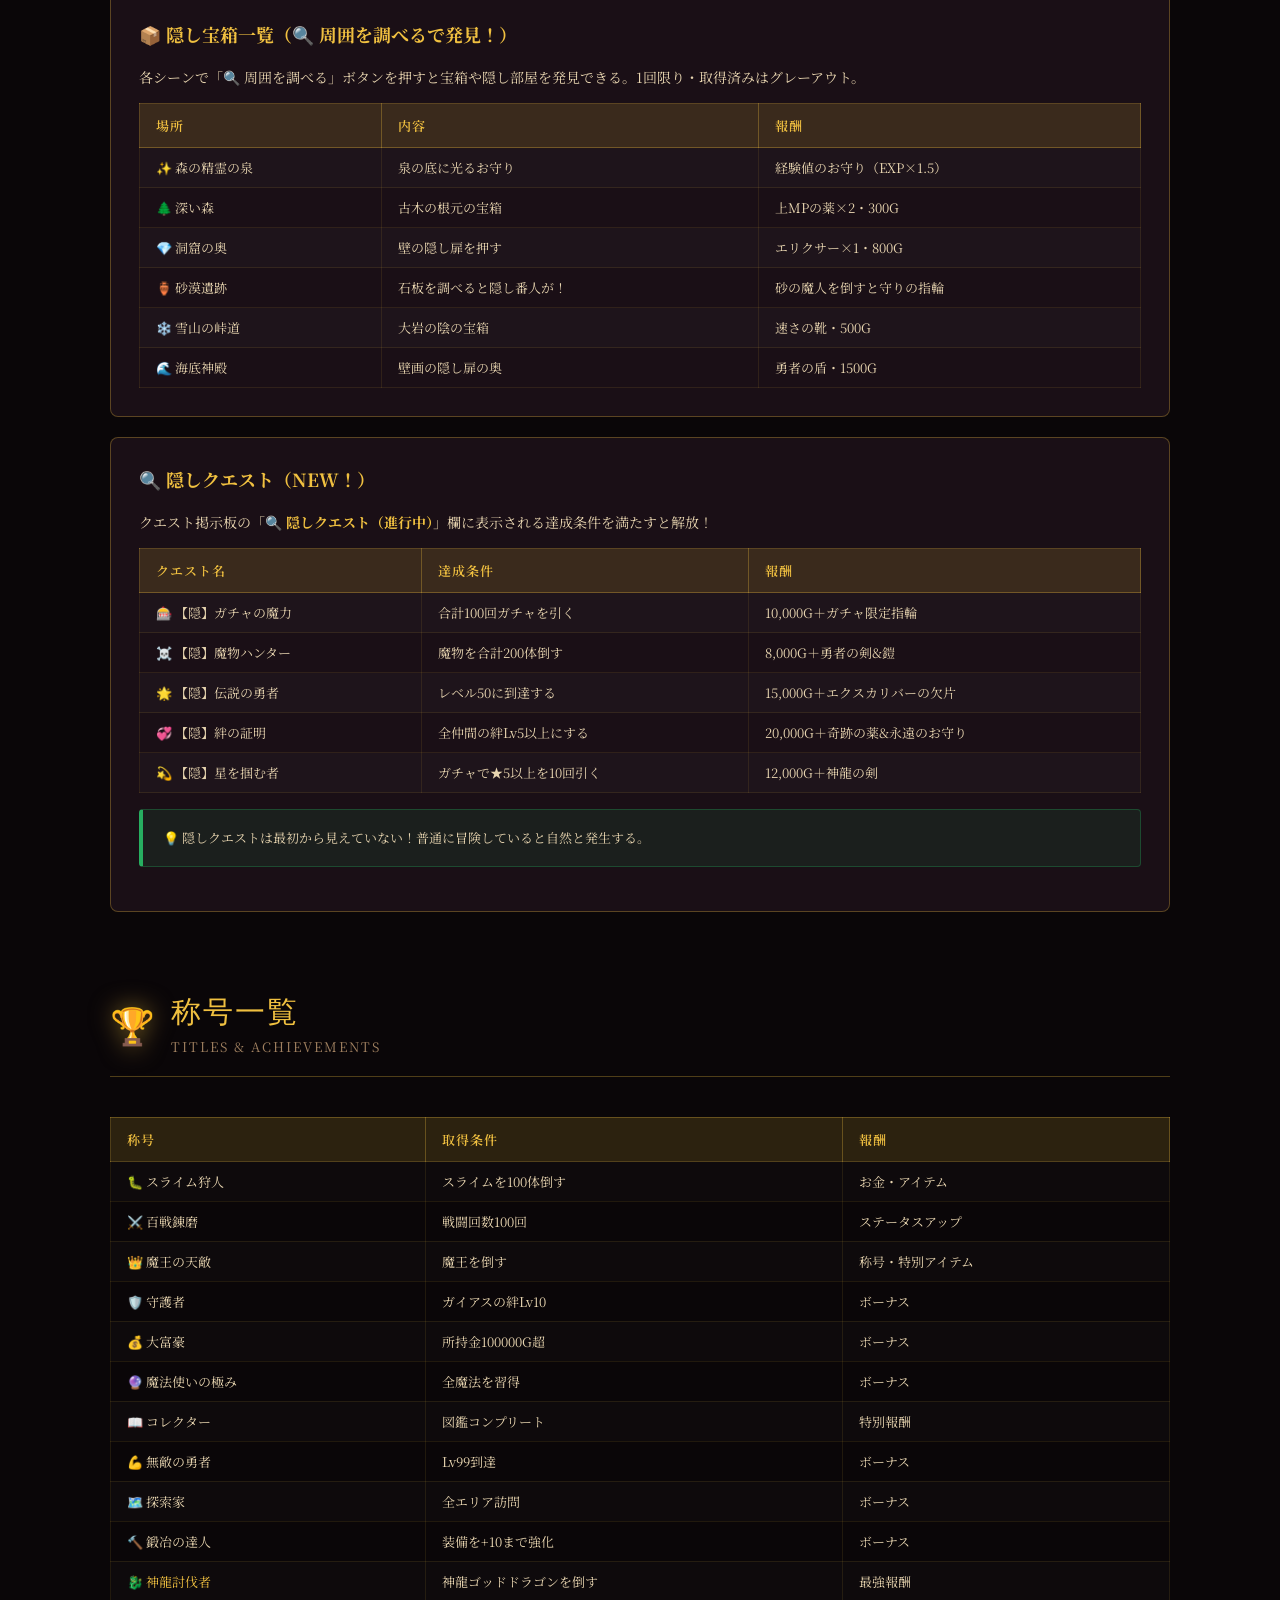
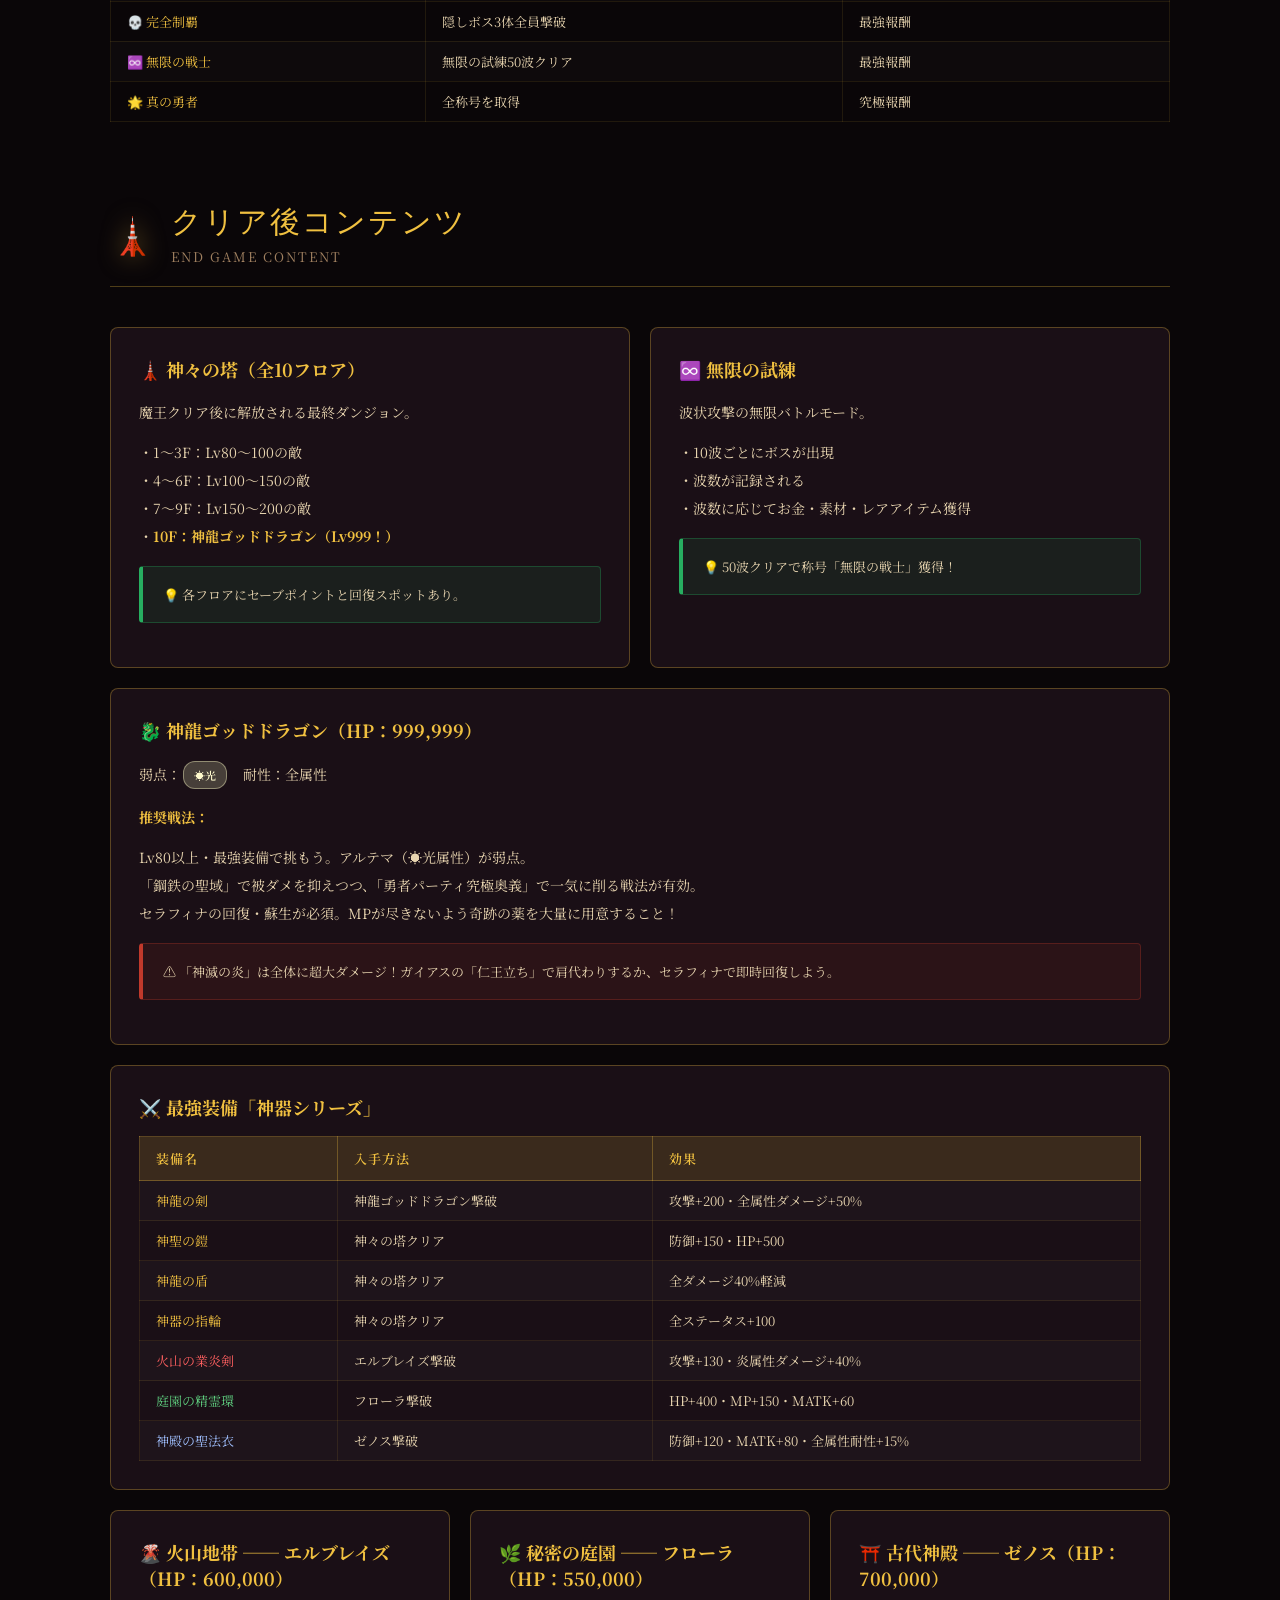
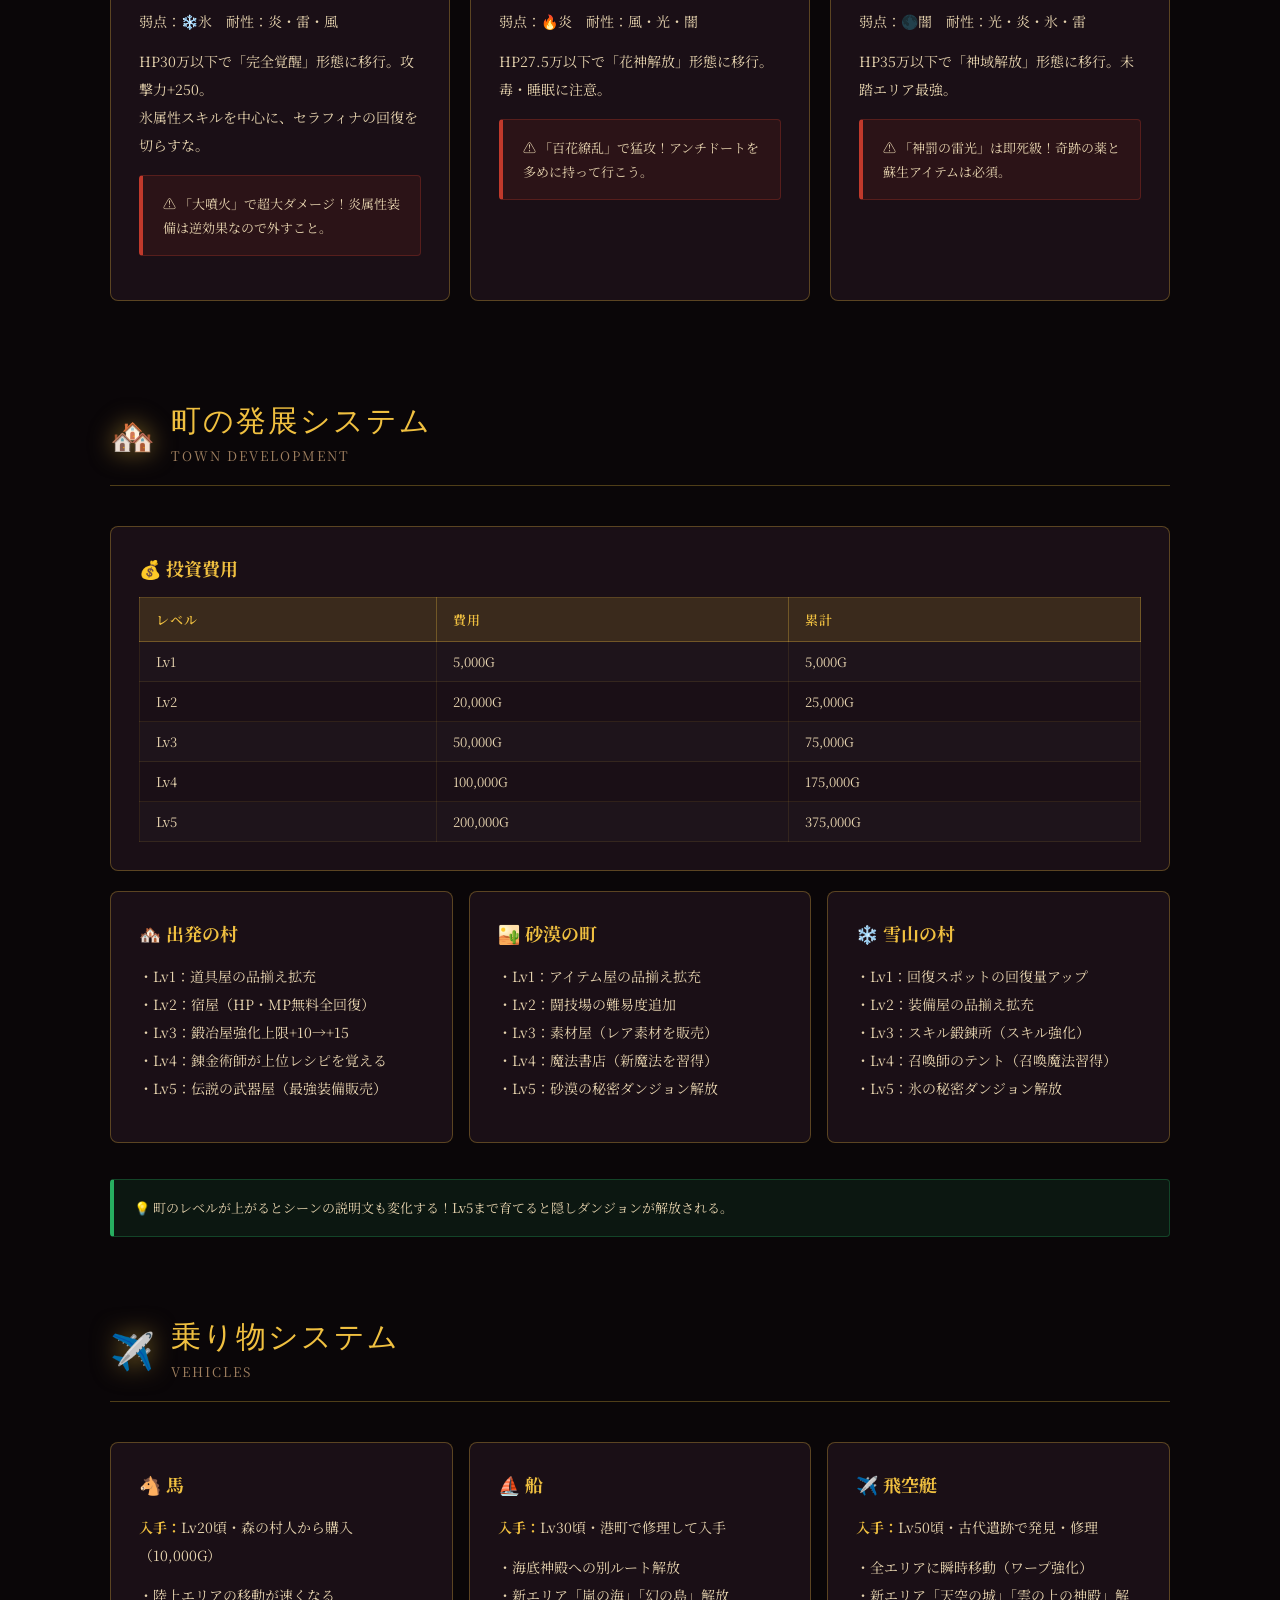
==== commit 694a2f38: "docs: 攻略サイト Ver3.3 更新 - ランダムダンジョン追加 - ニュース欄にランダムダンジョン追加情報 - ナビに「ランダムダンジョン」リンク追加 - 世界地図テーブルをエリア21件に更新" ====
--- a/index.html
+++ b/index.html
@@ -550,6 +550,7 @@
     <li><a href="#weekly">週チャレ</a></li>
     <li><a href="#rebirth">転生</a></li>
     <li><a href="#worldmap">世界地図</a></li>
+    <li><a href="#dungeon">ランダムダンジョン</a></li>
   </ul>
 </nav>
 
@@ -564,7 +565,16 @@
           <div class="news-header-title">最新アップデート情報</div>
           <div style="font-size:11px;color:var(--text-dim);letter-spacing:2px">UPDATE NEWS</div>
         </div>
-        <div class="news-header-sub">Ver 3.2 系列</div>
+        <div class="news-header-sub">Ver 3.3 系列</div>
+      </div>
+
+      <div class="news-item">
+        <div class="news-date">2026-06-11</div>
+        <div class="news-tag new">NEW</div>
+        <div class="news-body">
+          <strong>🏚️ ランダムダンジョン追加！</strong>
+          <span class="sub">毎回構成が変わる謎のダンジョン！難易度3段階（易5F・普10F・難15F）。フロア間に宝箱・罠・回復の泉などのランダムイベント、最終フロアに強力なボス。難易度別に豪華報酬あり！</span>
+        </div>
       </div>
 
       <div class="news-item">
@@ -2262,7 +2272,7 @@
       エリアは3カテゴリで整理され、踏破率がプログレスバーで表示される。</p>
     </div>
     <div class="card">
-      <div class="card-title">📍 全エリア一覧（計20エリア）</div>
+      <div class="card-title">📍 全エリア一覧（計21エリア）</div>
       <div class="table-wrap">
         <table>
           <tr><th>エリア</th><th>解放条件</th><th>主な敵</th></tr>
@@ -2282,13 +2292,64 @@
           <tr><td style="color:#ff6060">🌋 火山地帯</td><td style="color:#ff6060">魔王撃破後 NEW！</td><td style="color:#ff6060">マグマスライム・炎の精霊・エルブレイズ</td></tr>
           <tr><td style="color:#60d080">🌿 秘密の庭園</td><td style="color:#60d080">魔王撃破後 NEW！</td><td style="color:#60d080">毒花妖精・精霊蝶・フローラ</td></tr>
           <tr><td style="color:#a0c0ff">⛩️ 古代神殿</td><td style="color:#a0c0ff">魔王撃破後 NEW！</td><td style="color:#a0c0ff">石像の守護者・古代祭司・ゼノス</td></tr>
+          <tr><td style="color:#ffcc44">🏚️ ランダムダンジョン</td><td style="color:#ffcc44">魔王撃破後 NEW！</td><td style="color:#ffcc44">毎回ランダム（最終フロアはボス）</td></tr>
           <tr><td>🌾 大草原</td><td>馬を購入後</td><td>草原の猪・風の狼</td></tr>
           <tr><td>🏝️ 南海の孤島</td><td>船を購入後</td><td>海賊・海蛇</td></tr>
           <tr><td>☁️ 天空の浮遊島</td><td>飛行船購入後</td><td>風竜・雲の巨人</td></tr>
         </table>
       </div>
     </div>
-    <div class="tip">🌍 世界地図ボタンで踏破率をいつでも確認！全20エリア制覇を目指そう。</div>
+    <div class="tip">🌍 世界地図ボタンで踏破率をいつでも確認！全21エリア制覇を目指そう。</div>
+  </section>
+
+  <section id="dungeon">
+    <div class="section-header">
+      <div class="section-icon">🏚️</div>
+      <div>
+        <div class="section-title">ランダムダンジョン</div>
+        <div class="section-title-jp">RANDOM DUNGEON</div>
+      </div>
+    </div>
+    <div class="card">
+      <div class="card-title">🏚️ 概要</div>
+      <p>毎回フロア構成・出現敵が変わる謎のダンジョン。魔王撃破後に「クリア後の世界」から挑戦できる。<br>
+      難易度を選んで入ったら、最終フロアのボスを倒すまで脱出せず戦い続けよ！</p>
+    </div>
+    <div class="card">
+      <div class="card-title">⚔️ 難易度・フロア数</div>
+      <div class="table-wrap">
+        <table>
+          <tr><th>難易度</th><th>フロア数</th><th>おすすめ目安</th><th>クリア報酬</th></tr>
+          <tr><td>🟢 易</td><td>5F</td><td>Lv50〜</td><td>消耗品（ハイハーブ・エリクサーなど）</td></tr>
+          <tr><td>🟡 普</td><td>10F</td><td>Lv150〜</td><td>レアアイテム（フェニックスの羽・英雄の冠など）</td></tr>
+          <tr><td>🔴 難</td><td>15F</td><td>Lv300〜</td><td>最強装備（火山の業炎剣・神殿の聖法衣など）</td></tr>
+        </table>
+      </div>
+    </div>
+    <div class="card">
+      <div class="card-title">🎲 フロア間ランダムイベント</div>
+      <p>各フロアをクリアすると、次のフロアへ進む前にランダムイベントが発生する。</p>
+      <div class="table-wrap">
+        <table>
+          <tr><th>イベント</th><th>効果</th></tr>
+          <tr><td>📦 宝箱</td><td>ランダムアイテム1個入手</td></tr>
+          <tr><td>⚠️ 罠</td><td>最大HP×10% のダメージ（HP1以下にはならない）</td></tr>
+          <tr><td>💧 回復の泉</td><td>最大HP×30% 回復</td></tr>
+          <tr><td>🚶 通路</td><td>落ちているコインを拾う（フロア数×300G）</td></tr>
+        </table>
+      </div>
+    </div>
+    <div class="card">
+      <div class="card-title">👹 ボスフロア</div>
+      <p>最終フロア（易5F・普10F・難15F）には強力なランダムボスが出現する。<br>
+      火山ボス・庭園ボス・神殿ボス・ヴォイド・レヴィアタンなど各地の強敵がスケーリングして登場。</p>
+    </div>
+    <div class="card">
+      <div class="card-title">📊 最高記録</div>
+      <p>ダンジョン入口（ランダムダンジョンのシーン画面）に各難易度の最高到達フロアが表示される。<br>
+      全難易度クリアを目指そう！</p>
+    </div>
+    <div class="tip">💡 脱出ボタンで途中終了もできるが報酬なし。回復の泉を引いたらラッキー！</div>
   </section>
 
 </main>
